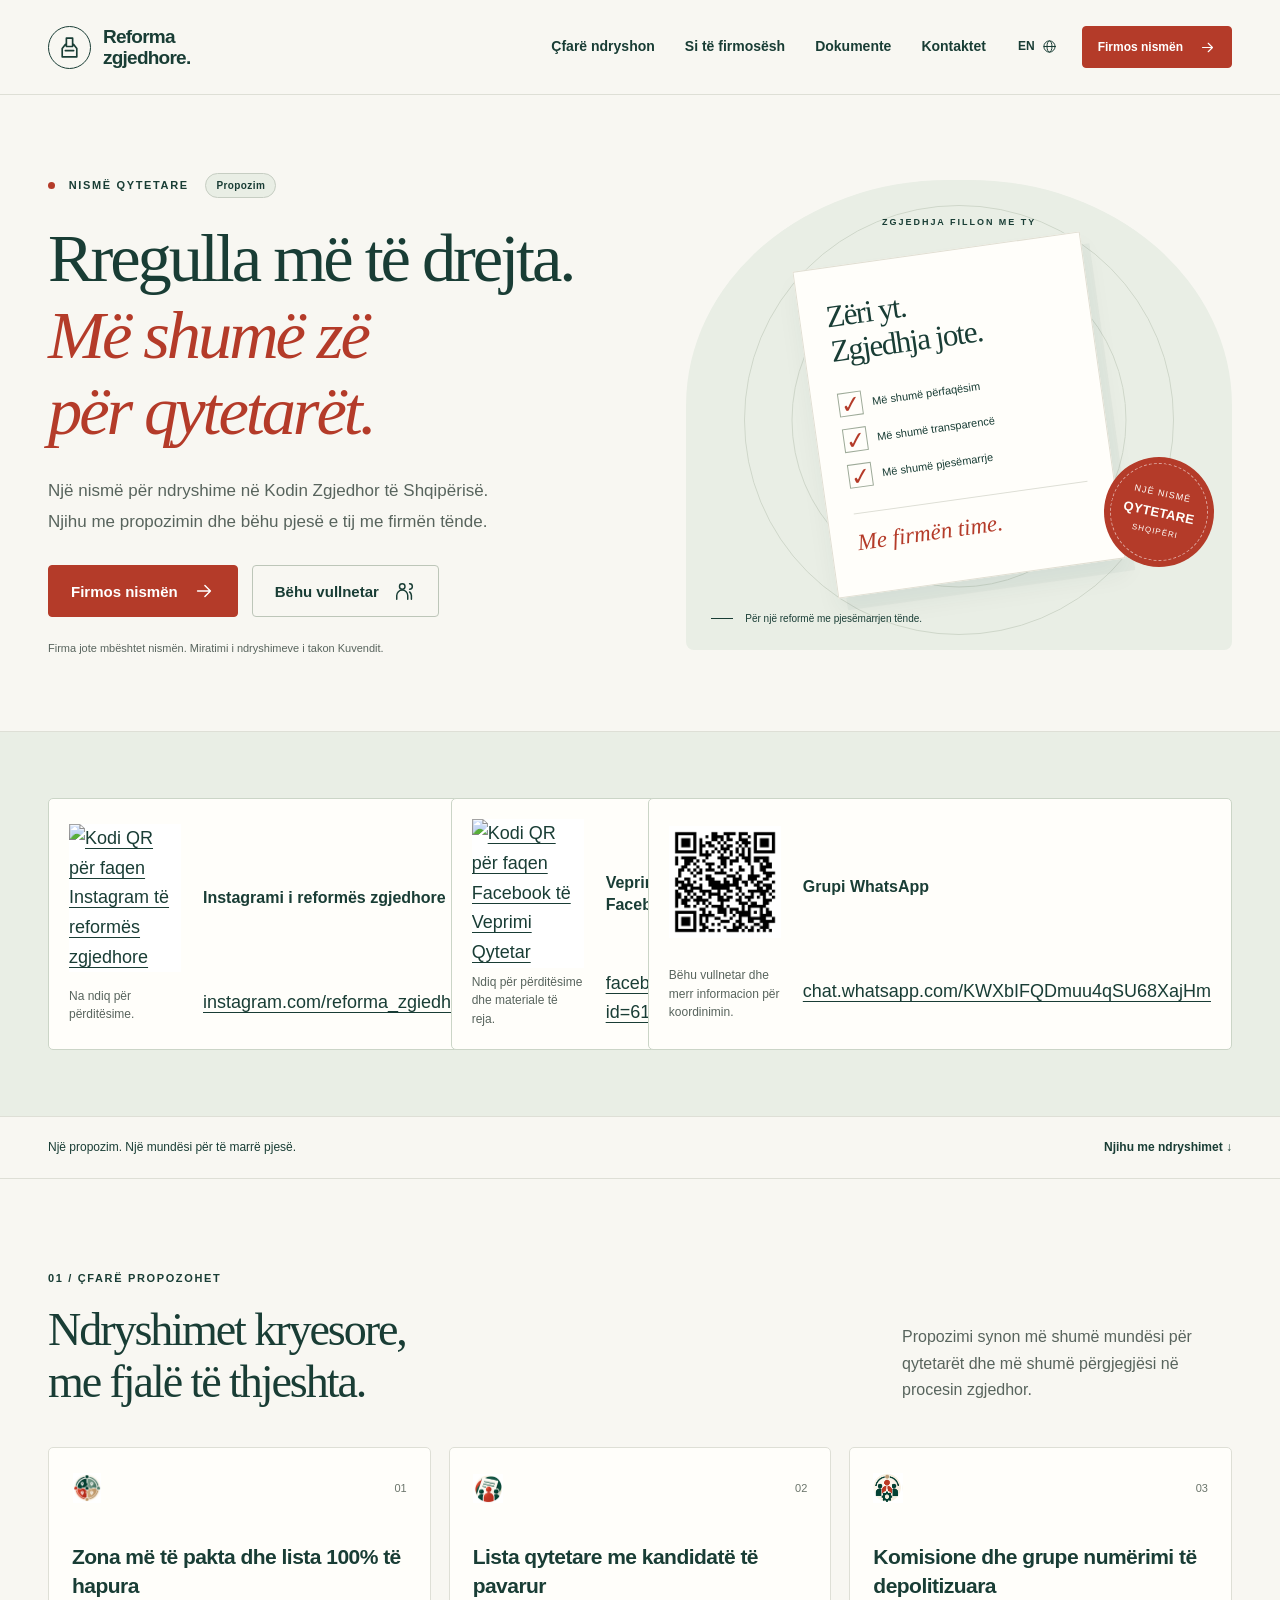
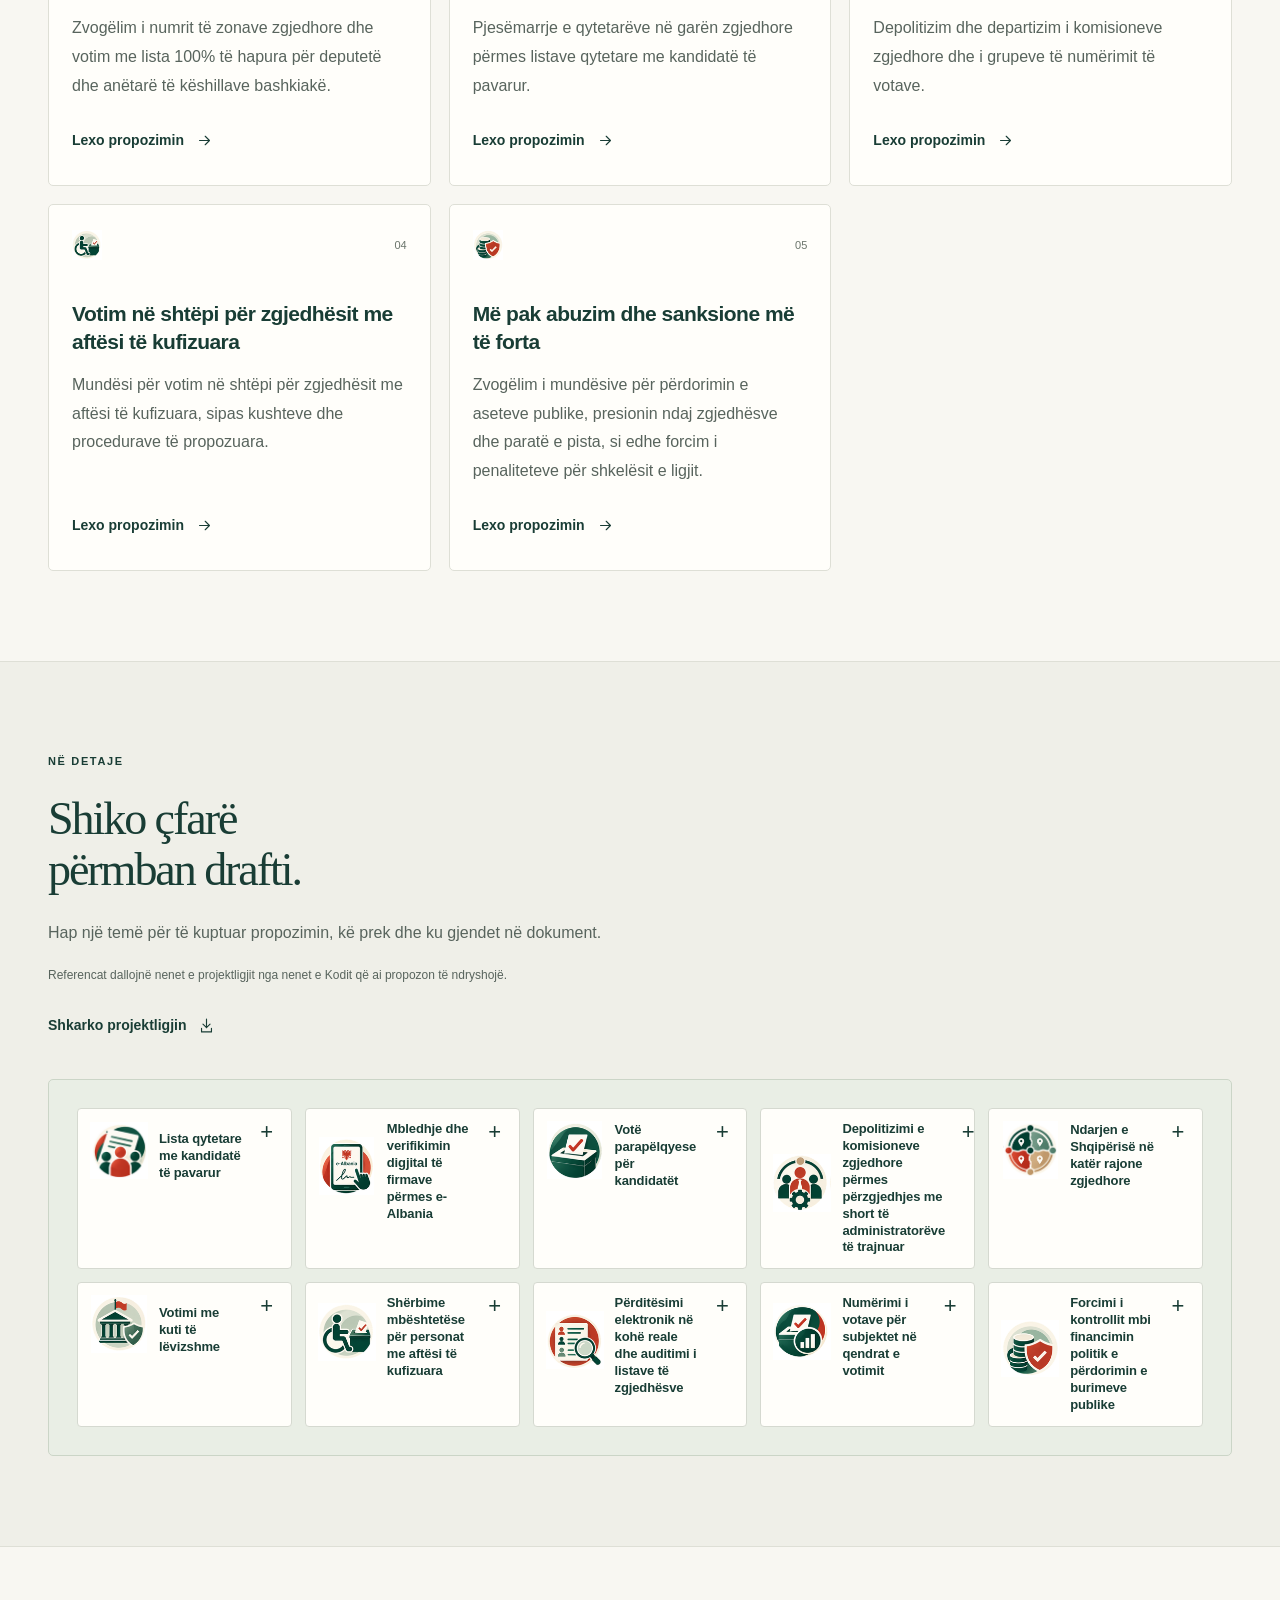
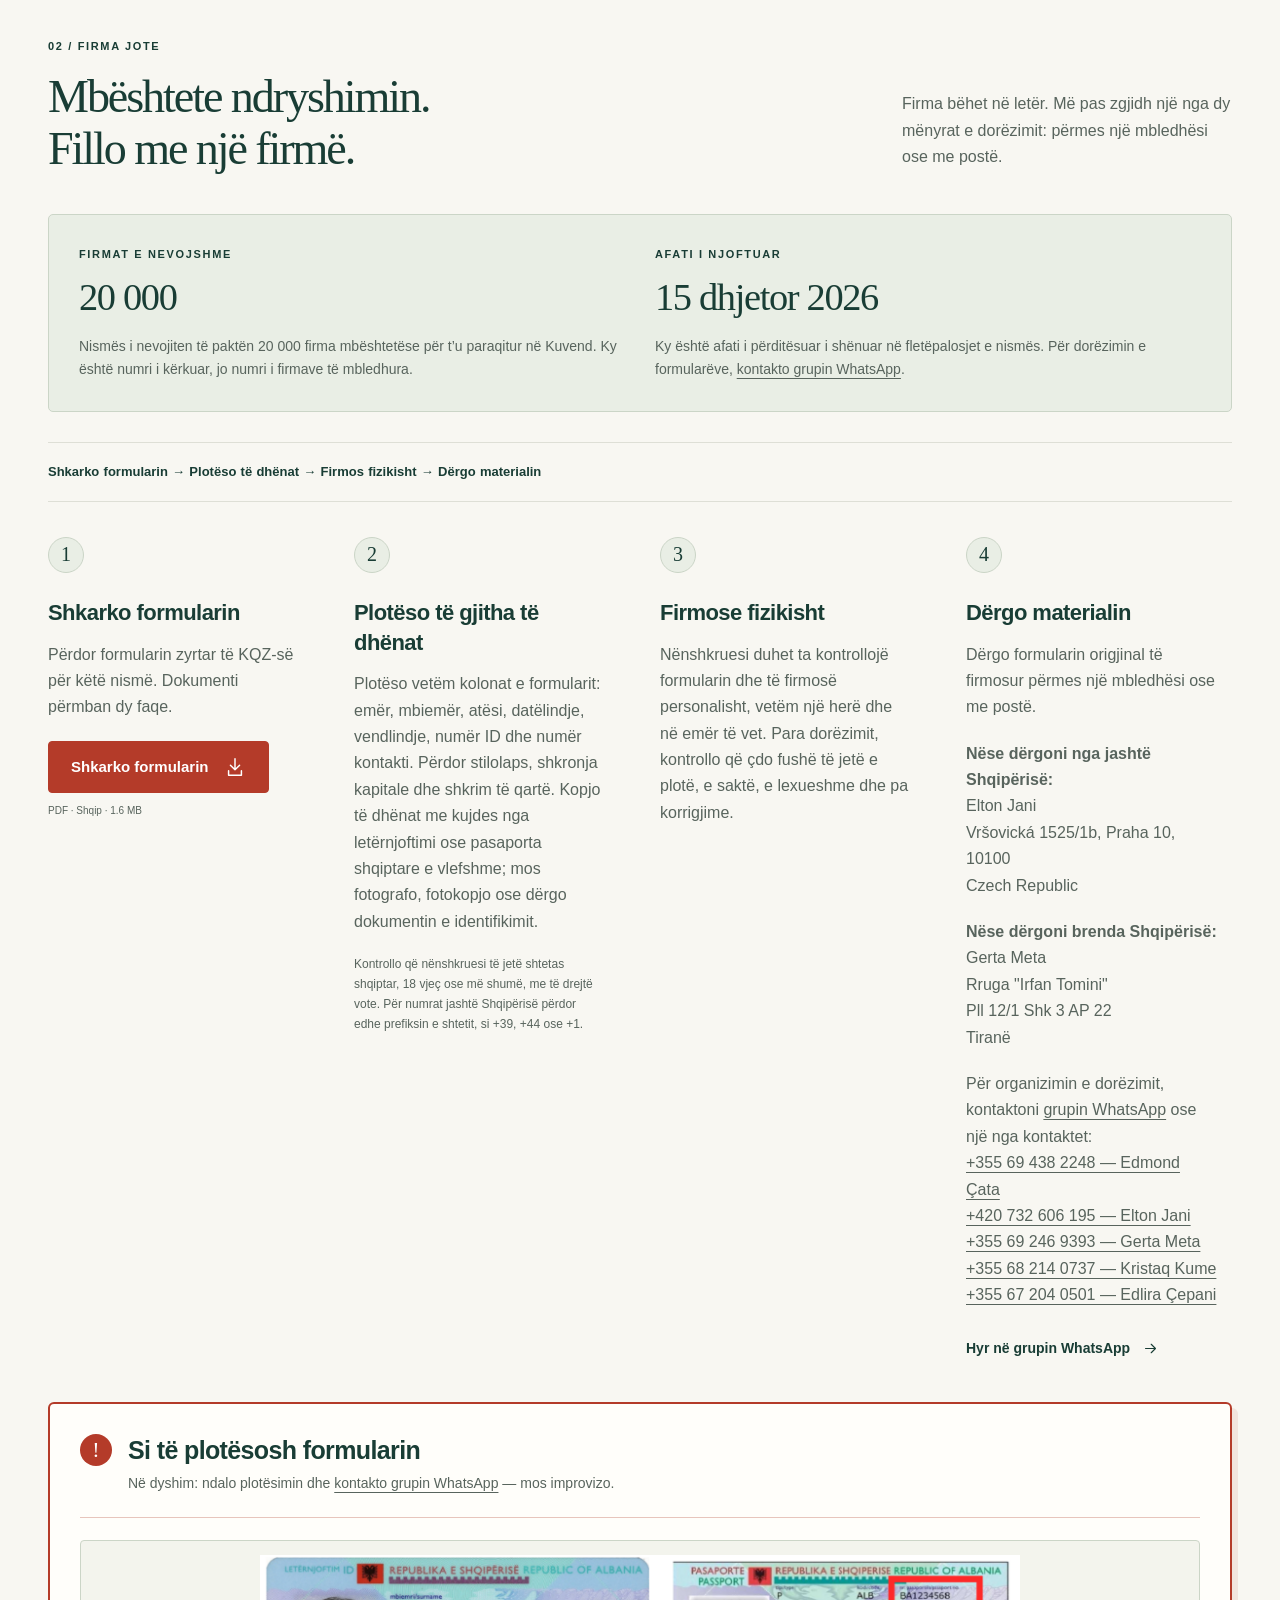
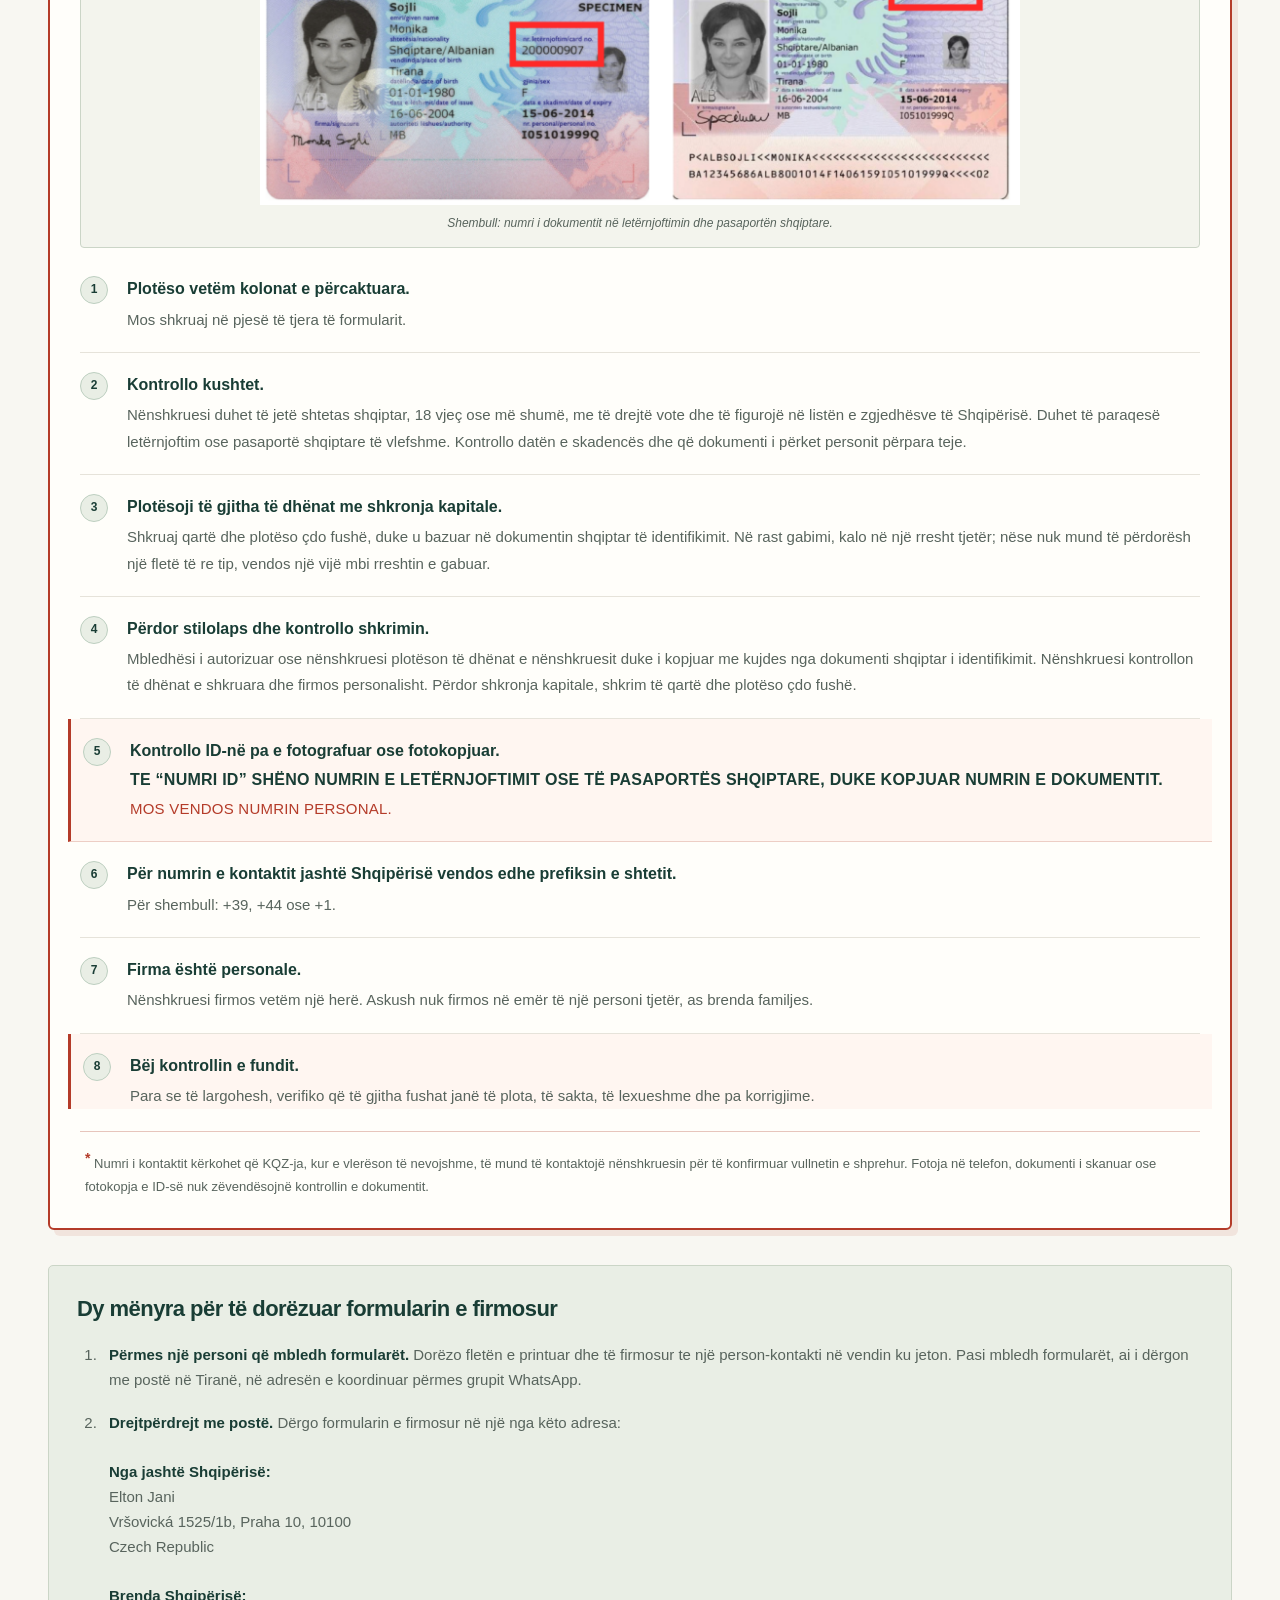
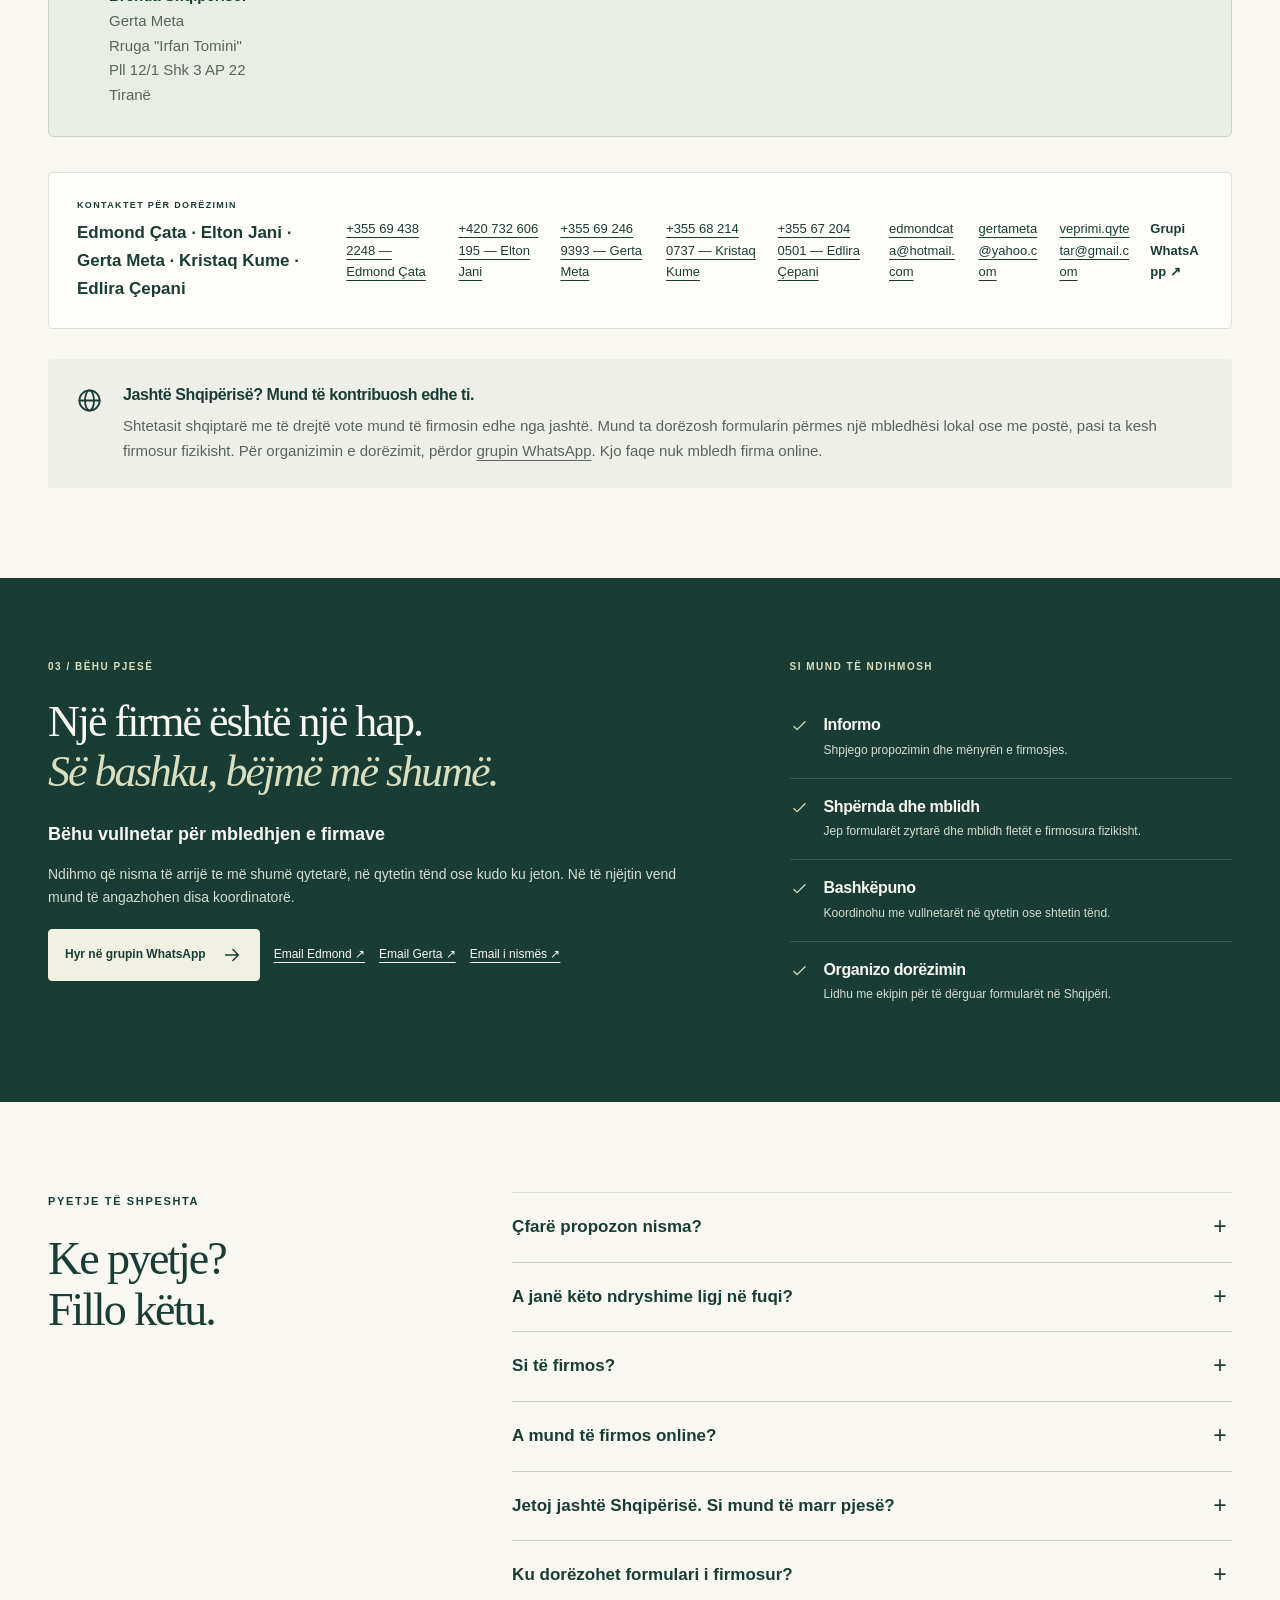
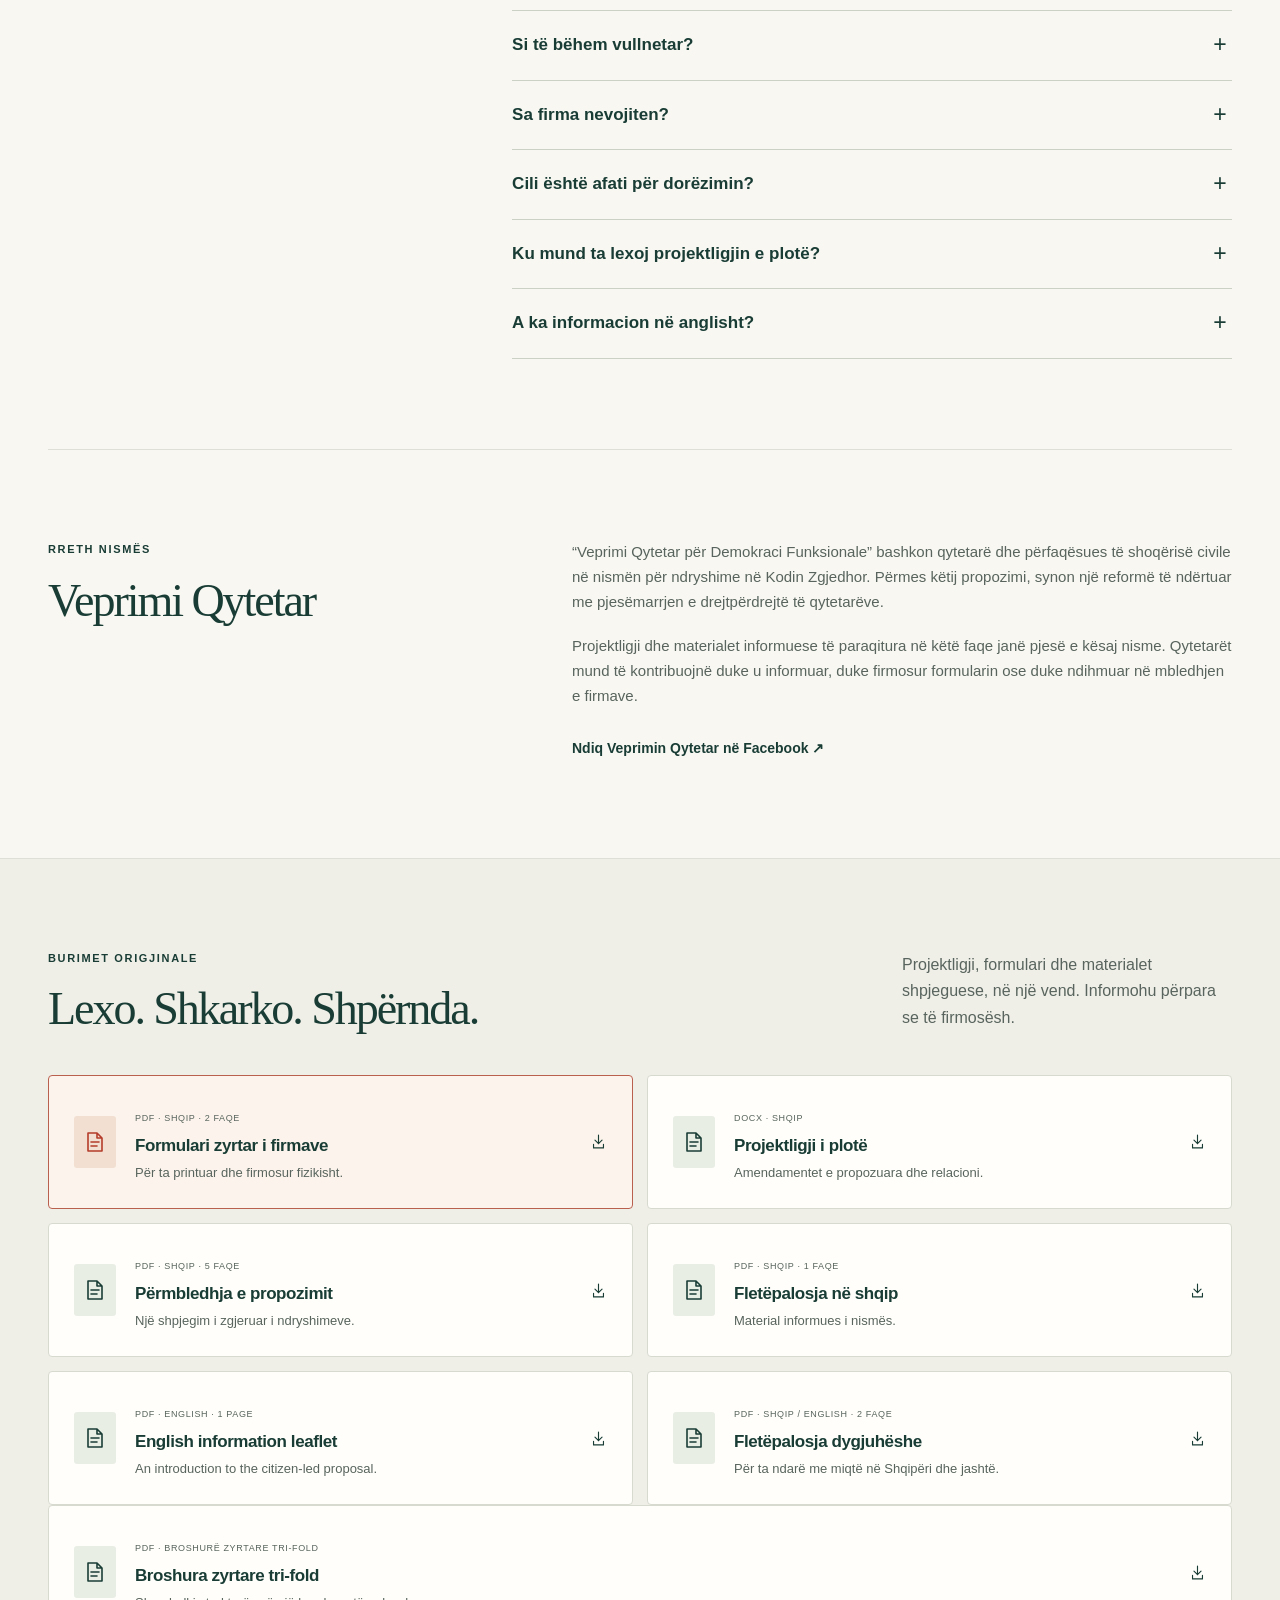
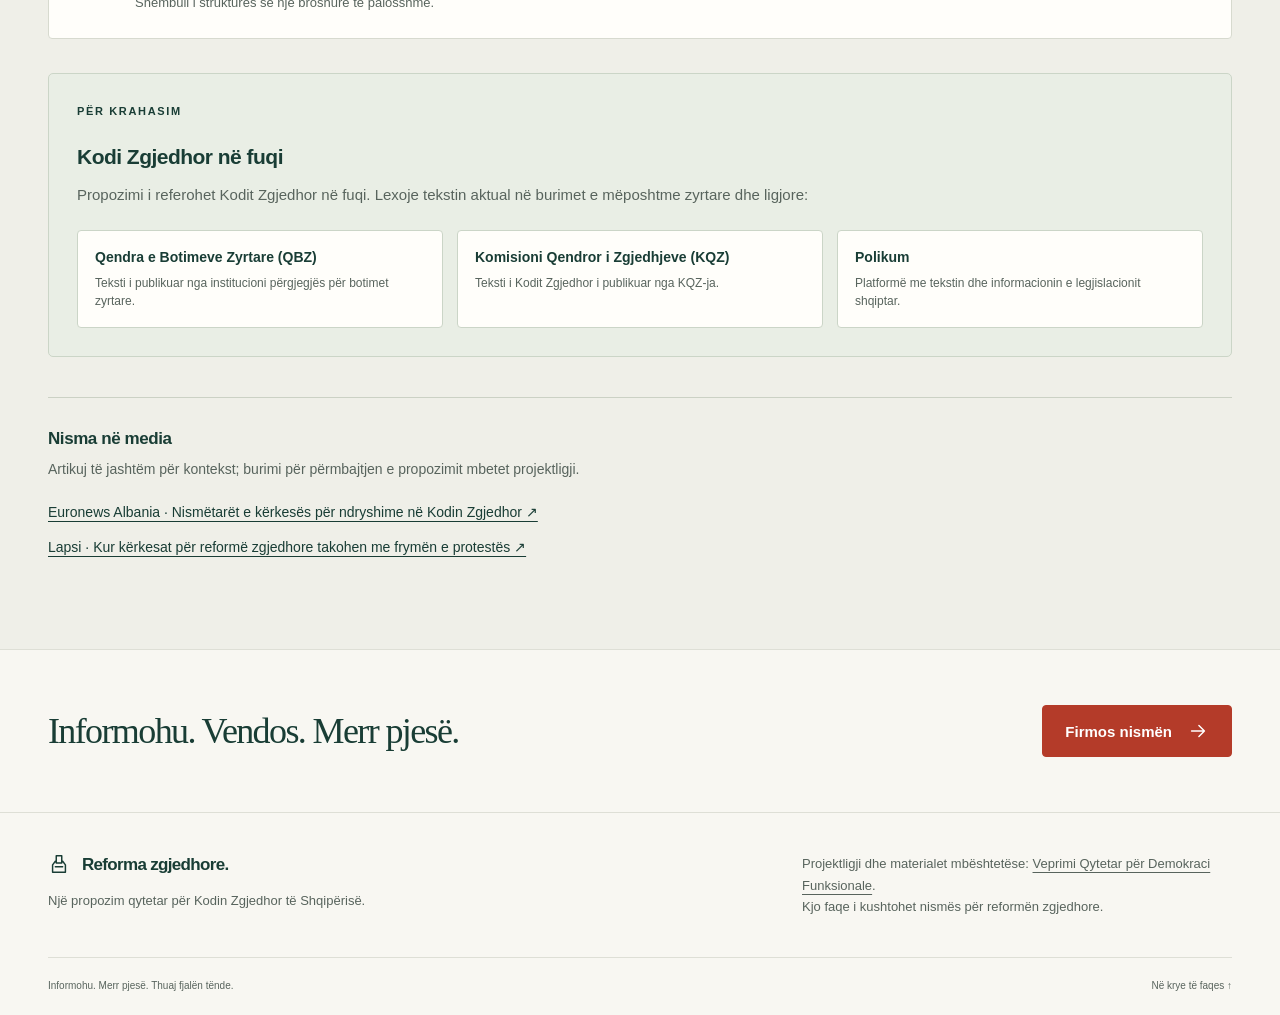
==== index.html @ a02cdaa6 "add: physical address email contacts" ====
<!doctype html>

<html lang="sq">
<head><meta charset="utf-8"><meta name="viewport" content="width=device-width, initial-scale=1"><title>Reforma zgjedhore — Informohu. Firmos. Merr pjesë.</title><meta name="description" content="Njihu me ndryshimet e propozuara në Kodin Zgjedhor të Shqipërisë. Shkarko formularin zyrtar, firmos fizikisht dhe ndihmo si vullnetar."><meta property="og:title" content="Reforma zgjedhore — Informohu. Firmos. Merr pjesë."><meta property="og:description" content="Njihu me ndryshimet e propozuara në Kodin Zgjedhor të Shqipërisë. Shkarko formularin zyrtar, firmos fizikisht dhe ndihmo si vullnetar."><meta property="og:type" content="website"><meta property="og:locale" content="sq_AL"><meta name="theme-color" content="#163c34"><link rel="icon" href="assets/favicon.svg" type="image/svg+xml"><link rel="stylesheet" href="assets/style.css"><link rel="alternate" hreflang="sq" href="index.html"><link rel="alternate" hreflang="en" href="en.html"><script src="assets/main.js" defer></script><script data-goatcounter="https://reformazgjedhore.goatcounter.com/count" async src="https://gc.zgo.at/count.js"></script>
</head>
<body><a class="skip-link" href="#main">Kalo te përmbajtja</a>
<header class="site-header">
<div class="container header-inner"><a class="brand" href="#krye" aria-label="Reforma zgjedhore — kryefaqja"><span class="brand-mark"><svg class="icon" viewBox="0 0 24 24" fill="none" stroke="currentColor" stroke-width="1.6" stroke-linecap="round" stroke-linejoin="round" aria-hidden="true"><path d="m8 9-3 4v8h14v-8l-3-4M8 15h8M9 3h6v8H9z"/></svg></span><span>Reforma<span class="brand-second">zgjedhore.</span></span></a><button class="menu-toggle" aria-expanded="false" aria-controls="navigation" hidden>Menuja <span aria-hidden="true">☰</span></button>
<nav id="navigation" aria-label="Navigimi kryesor"><a href="#ndryshimet">Çfarë ndryshon</a><a href="#firmos">Si të firmosësh</a><a href="#dokumente">Dokumente</a><a href="#kontaktet">Kontaktet</a>
</nav>
<div class="header-actions"><a class="language" href="en.html" lang="en" hreflang="en" aria-label="Read the English overview">EN <svg class="icon" viewBox="0 0 24 24" fill="none" stroke="currentColor" stroke-width="1.6" stroke-linecap="round" stroke-linejoin="round" aria-hidden="true"><circle cx="12" cy="12" r="9"/><ellipse cx="12" cy="12" rx="4" ry="9"/><path d="M3 12h18"/></svg></a><a class="button small" href="#firmos">Firmos nismën <svg class="icon" viewBox="0 0 24 24" fill="none" stroke="currentColor" stroke-width="1.6" stroke-linecap="round" stroke-linejoin="round" aria-hidden="true"><path d="M5 12h14m-6-6 6 6-6 6"/></svg></a>
</div>
</div>
</header>
<main id="main">
<section class="hero container" id="krye">
<div class="hero-copy">
<p class="eyebrow"><span class="status-dot"></span> NISMË QYTETARE <span class="pill">Propozim</span>
</p>
<h1>Rregulla më të drejta.<br><em>Më shumë zë<br>për qytetarët.</em>
</h1>
<p class="hero-description">Një nismë për ndryshime në Kodin Zgjedhor të Shqipërisë. Njihu me propozimin dhe bëhu pjesë e tij me firmën tënde.
</p>
<div class="actions"><a class="button" href="#firmos">Firmos nismën <svg class="icon" viewBox="0 0 24 24" fill="none" stroke="currentColor" stroke-width="1.6" stroke-linecap="round" stroke-linejoin="round" aria-hidden="true"><path d="M5 12h14m-6-6 6 6-6 6"/></svg></a><a class="button secondary" href="#vullnetar">Bëhu vullnetar <svg class="icon" viewBox="0 0 24 24" fill="none" stroke="currentColor" stroke-width="1.6" stroke-linecap="round" stroke-linejoin="round" aria-hidden="true"><circle cx="9" cy="7" r="3"/><path d="M3 21v-4a6 6 0 0 1 12 0v4M17 4a3 3 0 0 1 0 6m2 11v-4a6 6 0 0 0-2-4"/></svg></a>
</div>
<p class="hero-note">Firma jote mbështet nismën. Miratimi i ndryshimeve i takon Kuvendit.
</p>
</div>
<div class="hero-art" aria-hidden="true">
<div class="orbit orbit-one">
</div>
<div class="orbit orbit-two">
</div><span class="art-label">ZGJEDHJA FILLON ME TY</span>
<div class="paper">
<div class="paper-heading">Zëri yt.<br>Zgjedhja jote.
</div>
<div class="paper-row"><span class="checkbox checked">✓</span><span>Më shumë përfaqësim</span>
</div>
<div class="paper-row"><span class="checkbox checked">✓</span><span>Më shumë transparencë</span>
</div>
<div class="paper-row"><span class="checkbox checked">✓</span><span>Më shumë pjesëmarrje</span>
</div>
<div class="paper-rule">
</div><span class="paper-signature">Me firmën time.</span>
</div>
<div class="art-stamp">NJË NISMË<br><strong>QYTETARE</strong><span>SHQIPËRI</span>
</div>
<div class="art-caption"><span class="caption-line"></span> Për një reformë me pjesëmarrjen tënde.
</div>
</div>
</section><section class="qr-section" aria-label="Na ndiq dhe shpërnda">
<div class="container"><div class="qr-grid">
<div class="qr-card"><a class="qr-image-link" href="https://www.instagram.com/reforma_zgiedhore" target="_blank" rel="noopener"><img src="instagram-qr.svg" alt="Kodi QR për faqen Instagram të reformës zgjedhore"></a><strong>Instagrami i reformës zgjedhore</strong><span>Na ndiq për përditësime.</span><a class="qr-url" href="https://www.instagram.com/reforma_zgiedhore" target="_blank" rel="noopener">instagram.com/reforma_zgiedhore</a></div>
<div class="qr-card"><a class="qr-image-link" href="https://www.facebook.com/profile.php?id=61595209496378" target="_blank" rel="noopener"><img src="facebook-qr.svg" alt="Kodi QR për faqen Facebook të Veprimi Qytetar"></a><strong>Veprimi Qytetar në Facebook</strong><span>Ndiq për përditësime dhe materiale të reja.</span><a class="qr-url" href="https://www.facebook.com/profile.php?id=61595209496378" target="_blank" rel="noopener">facebook.com/profile.php?id=61595209496378</a></div>
<div class="qr-card"><a class="qr-image-link" href="https://chat.whatsapp.com/KWXbIFQDmuu4qSU68XajHm" target="_blank" rel="noopener"><img src="whatsapp-qr.png" alt="Kodi QR për grupin WhatsApp të vullnetarëve"></a><strong>Grupi WhatsApp</strong><span>Bëhu vullnetar dhe merr informacion për koordinimin.</span><a class="qr-url" href="https://chat.whatsapp.com/KWXbIFQDmuu4qSU68XajHm" target="_blank" rel="noopener">chat.whatsapp.com/KWXbIFQDmuu4qSU68XajHm</a></div>
</div></div>
</section>
<div class="principles">
<div class="container"><span>Një propozim. Një mundësi për të marrë pjesë.</span><a href="#ndryshimet">Njihu me ndryshimet ↓</a>
</div>
</div>
<section class="section container" id="ndryshimet">
<div class="section-heading">
<div>
<p class="eyebrow">01 / ÇFARË PROPOZOHET
</p>
<h2>Ndryshimet kryesore,<br>me fjalë të thjeshta.
</h2>
</div>
<p>Propozimi synon më shumë mundësi për qytetarët dhe më shumë përgjegjësi në procesin zgjedhor.
</p>
</div>
<div class="feature-grid">
<article class="feature">
<div class="feature-top"><img src="Website/Logo/ndarje%20rajone.png" alt="Logo për zonat dhe rajonet zgjedhore"><span>01</span>
</div>
<h3>Zona më të pakta dhe lista 100% të hapura
</h3>
<p>Zvogëlim i numrit të zonave zgjedhore dhe votim me lista 100% të hapura për deputetë dhe anëtarë të këshillave bashkiakë.
</p><a class="text-link" href="#rajonet" data-open-topic>Lexo propozimin <svg class="icon" viewBox="0 0 24 24" fill="none" stroke="currentColor" stroke-width="1.6" stroke-linecap="round" stroke-linejoin="round" aria-hidden="true"><path d="M5 12h14m-6-6 6 6-6 6"/></svg></a>
</article>
<article class="feature">
<div class="feature-top"><img src="Website/Logo/lista%20qytetare.png" alt="Logo për listat qytetare"><span>02</span>
</div>
<h3>Lista qytetare me kandidatë të pavarur
</h3>
<p>Pjesëmarrje e qytetarëve në garën zgjedhore përmes listave qytetare me kandidatë të pavarur.
</p><a class="text-link" href="#listat" data-open-topic>Lexo propozimin <svg class="icon" viewBox="0 0 24 24" fill="none" stroke="currentColor" stroke-width="1.6" stroke-linecap="round" stroke-linejoin="round" aria-hidden="true"><path d="M5 12h14m-6-6 6 6-6 6"/></svg></a>
</article>
<article class="feature">
<div class="feature-top"><img src="Website/Logo/depolitizim.png" alt="Logo për depolitizimin e komisioneve zgjedhore"><span>03</span>
</div>
<h3>Komisione dhe grupe numërimi të depolitizuara
</h3>
<p>Depolitizim dhe departizim i komisioneve zgjedhore dhe i grupeve të numërimit të votave.
</p><a class="text-link" href="#administrata" data-open-topic>Lexo propozimin <svg class="icon" viewBox="0 0 24 24" fill="none" stroke="currentColor" stroke-width="1.6" stroke-linecap="round" stroke-linejoin="round" aria-hidden="true"><path d="M5 12h14m-6-6 6 6-6 6"/></svg></a>
</article>
<article class="feature">
<div class="feature-top"><img src="Website/Logo/aftesi%20te%20kufizuara.png" alt="Logo për votimin e aksesueshëm"><span>04</span>
</div>
<h3>Votim në shtëpi për zgjedhësit me aftësi të kufizuara
</h3>
<p>Mundësi për votim në shtëpi për zgjedhësit me aftësi të kufizuara, sipas kushteve dhe procedurave të propozuara.
</p><a class="text-link" href="#akses" data-open-topic>Lexo propozimin <svg class="icon" viewBox="0 0 24 24" fill="none" stroke="currentColor" stroke-width="1.6" stroke-linecap="round" stroke-linejoin="round" aria-hidden="true"><path d="M5 12h14m-6-6 6 6-6 6"/></svg></a>
</article>
<article class="feature">
<div class="feature-top"><img src="Website/Logo/forcimi%20i%20kontrollit.png" alt="Logo për forcimin e kontrollit"><span>05</span>
</div>
<h3>Më pak abuzim dhe sanksione më të forta
</h3>
<p>Zvogëlim i mundësive për përdorimin e aseteve publike, presionin ndaj zgjedhësve dhe paratë e pista, si edhe forcim i penaliteteve për shkelësit e ligjit.
</p><a class="text-link" href="#burimet" data-open-topic>Lexo propozimin <svg class="icon" viewBox="0 0 24 24" fill="none" stroke="currentColor" stroke-width="1.6" stroke-linecap="round" stroke-linejoin="round" aria-hidden="true"><path d="M5 12h14m-6-6 6 6-6 6"/></svg></a>
</article>
</div>
</section>
<section class="section details-section" id="propozimi">
<div class="container detail-layout">
<div class="detail-intro">
<p class="eyebrow">NË DETAJE
</p>
<h2>Shiko çfarë<br>përmban drafti.
</h2>
<p>Hap një temë për të kuptuar propozimin, kë prek dhe ku gjendet në dokument.
</p>
<p class="source-note">Referencat dallojnë nenet e projektligjit nga nenet e Kodit që ai propozon të ndryshojë.
</p><a class="text-link" href="Amendime%20Kodi%20zgjedhor-Veprimi%20Qytetar.docx" download>Shkarko projektligjin <svg class="icon" viewBox="0 0 24 24" fill="none" stroke="currentColor" stroke-width="1.6" stroke-linecap="round" stroke-linejoin="round" aria-hidden="true"><path d="M12 3v12m-5-5 5 5 5-5M5 16v5h14v-5"/></svg></a>
</div>
<div class="detail-content-columns">
<div class="summary-ten" aria-labelledby="summary-ten-title">
<div class="summary-ten-grid">
<details class="summary-point">
<summary>
<img src="Website/Logo/lista%20qytetare.png" alt="Logo për listat qytetare">
<span class="summary-point-title">Lista qytetare me kandidatë të pavarur</span><span class="expand" aria-hidden="true">+</span>
</summary>
<div class="summary-point-detail"><p>Drafti njeh lista qytetare me një ose më shumë kandidatë për Kuvendin dhe këshillat bashkiakë, për të zgjeruar mundësitë e përfaqësimit jashtë strukturave partiake.</p></div>
</details>
<details class="summary-point">
<summary>
<img src="Website/Logo/e-albania.png" alt="Logo për mbledhjen dhe verifikimin digjital të firmave përmes e-Albania">
<span class="summary-point-title">Mbledhje dhe verifikimin digjital të firmave përmes e-Albania</span><span class="expand" aria-hidden="true">+</span>
</summary>
<div class="summary-point-detail"><p>Propozohet një platformë digjitale për mbledhjen dhe verifikimin e firmave për kandidime qytetare, përmes identifikimit në e-Albania. Për këtë nismë, formulari i mbështetjes mbetet fizik.</p></div>
</details>
<details class="summary-point">
<summary>
<img src="Website/Logo/vote%20parapelqyese.png" alt="Logo për votën parapëlqyese">
<span class="summary-point-title">Votë parapëlqyese për kandidatët</span><span class="expand" aria-hidden="true">+</span>
</summary>
<div class="summary-point-detail"><p>Zgjedhësi mund të shprehë parapëlqimin për një kandidat dhe listat mund të rirenditen sipas votave të kandidatëve, sipas rregullave të draftit.</p></div>
</details>
<details class="summary-point">
<summary>
<img src="Website/Logo/depolitizim.png" alt="Logo për depolitizimin e komisioneve zgjedhore">
<span class="summary-point-title">Depolitizimi e komisioneve zgjedhore përmes përzgjedhjes me short të administratorëve të trajnuar</span><span class="expand" aria-hidden="true">+</span>
</summary>
<div class="summary-point-detail"><p>Komisionet dhe grupet e numërimit parashikohen të përzgjidhen me short, me trajnim, certifikim dhe kritere profesionale, për një administratë më pak të varur nga partitë.</p></div>
</details>
<details class="summary-point">
<summary>
<img src="Website/Logo/ndarje%20rajone.png" alt="Logo për katër rajonet zgjedhore">
<span class="summary-point-title">Ndarjen e Shqipërisë në katër rajone zgjedhore</span><span class="expand" aria-hidden="true">+</span>
</summary>
<div class="summary-point-detail"><p>Drafti propozon katër rajone zgjedhore dhe shpërndarje mandatesh në nivel rajonal, sipas metodës së përshkruar në projektligj.</p></div>
</details>
<details class="summary-point">
<summary>
<img src="Website/Logo/kontroll.png" alt="Logo për kontrollin e votimit me kuti të lëvizshme">
<span class="summary-point-title">Votimi me kuti të lëvizshme</span><span class="expand" aria-hidden="true">+</span>
</summary>
<div class="summary-point-detail"><p>Parashikohen procedura për votim me kuti të lëvizshme për zgjedhësit që plotësojnë kushtet dhe kërkojnë këtë shërbim.</p></div>
</details>
<details class="summary-point">
<summary>
<img src="Website/Logo/aftesi%20te%20kufizuara.png" alt="Logo për shërbimet mbështetëse për personat me aftësi të kufizuara">
<span class="summary-point-title">Shërbime mbështetëse për personat me aftësi të kufizuara</span><span class="expand" aria-hidden="true">+</span>
</summary>
<div class="summary-point-detail"><p>Propozohen mjete ndihmëse, informacion i përshtatur dhe asistencë, duke ruajtur fshehtësinë dhe integritetin e votës.</p></div>
</details>
<details class="summary-point">
<summary>
<img src="Website/Logo/perditesimi%20elektronik.png" alt="Logo për përditësimin elektronik dhe auditimin e listave të zgjedhësve">
<span class="summary-point-title">Përditësimi elektronik në kohë reale dhe auditimi i listave të zgjedhësve</span><span class="expand" aria-hidden="true">+</span>
</summary>
<div class="summary-point-detail"><p>Regjistri i zgjedhësve propozohet të përditësohet elektronikisht në kohë reale dhe të auditohet periodikisht nga një institucion i pavarur.</p></div>
</details>
<details class="summary-point">
<summary>
<img src="Website/Logo/numerimi%20i%20votave.png" alt="Logo për numërimin e votave në qendrat e votimit">
<span class="summary-point-title">Numërimi i votave për subjektet në qendrat e votimit</span><span class="expand" aria-hidden="true">+</span>
</summary>
<div class="summary-point-detail"><p>Votat për subjektet zgjedhore propozohet të numërohen në qendrën e votimit menjëherë pas mbylljes së votimit, me procedura kontrolli dhe publikimi.</p></div>
</details>
<details class="summary-point">
<summary>
<img src="Website/Logo/forcimi%20i%20kontrollit.png" alt="Logo për kontrollin e financimit politik dhe burimeve publike">
<span class="summary-point-title">Forcimi i kontrollit mbi financimin politik e përdorimin e burimeve publike</span><span class="expand" aria-hidden="true">+</span>
</summary>
<div class="summary-point-detail"><p>Propozohen kontroll më i fortë i financimit politik, kufizime për përdorimin e burimeve publike dhe masa kundër shkeljeve.</p></div>
</details>
</div>
</div>
</div>
</section>
<section class="section container" id="firmos">
<div class="section-heading">
<div>
<p class="eyebrow">02 / FIRMA JOTE
</p>
<h2>Mbështete ndryshimin.<br>Fillo me një firmë.
</h2>
</div>
<p>Firma bëhet në letër. Më pas zgjidh një nga dy mënyrat e dorëzimit: përmes një mbledhësi ose me postë.
</p>
</div>
<aside class="campaign-info" aria-label="Firmat e nevojshme dhe afati">
<div class="campaign-stat">
<p class="eyebrow">FIRMAT E NEVOJSHME</p>
<strong class="campaign-value">20 000</strong>
<p>Nismës i nevojiten të paktën 20 000 firma mbështetëse për t’u paraqitur në Kuvend. Ky është numri i kërkuar, jo numri i firmave të mbledhura.</p>
</div>
<div class="campaign-stat">
<p class="eyebrow">AFATI I NJOFTUAR</p>
<strong class="campaign-value"><time datetime="2026-12-15">15 dhjetor 2026</time></strong>
<p>Ky është afati i përditësuar i shënuar në fletëpalosjet e nismës. Për dorëzimin e formularëve, <a href="https://chat.whatsapp.com/KWXbIFQDmuu4qSU68XajHm" target="_blank" rel="noopener">kontakto grupin WhatsApp</a>.</p>
</div>
</aside>
<p class="sign-sequence">Shkarko formularin → Plotëso të dhënat → Firmos fizikisht → Dërgo materialin
</p>
<div class="steps four-steps">
<article class="step"><span class="step-number">1</span>
<h3>Shkarko formularin
</h3>
<p>Përdor formularin zyrtar të KQZ-së për këtë nismë. Dokumenti përmban dy faqe.
</p><a class="button" href="Formulari-20mije-Firmat.pdf" download>Shkarko formularin <svg class="icon" viewBox="0 0 24 24" fill="none" stroke="currentColor" stroke-width="1.6" stroke-linecap="round" stroke-linejoin="round" aria-hidden="true"><path d="M12 3v12m-5-5 5 5 5-5M5 16v5h14v-5"/></svg></a><span class="file-caption">PDF · Shqip · 1.6 MB</span>
</article>
<article class="step"><span class="step-number">2</span>
<h3>Plotëso të gjitha të dhënat
</h3>
<p>Plotëso vetëm kolonat e formularit: emër, mbiemër, atësi, datëlindje, vendlindje, numër ID dhe numër kontakti. Përdor stilolaps, shkronja kapitale dhe shkrim të qartë. Kopjo të dhënat me kujdes nga letërnjoftimi ose pasaporta shqiptare e vlefshme; mos fotografo, fotokopjo ose dërgo dokumentin e identifikimit.
</p>
<p class="small-note">Kontrollo që nënshkruesi të jetë shtetas shqiptar, 18 vjeç ose më shumë, me të drejtë vote. Për numrat jashtë Shqipërisë përdor edhe prefiksin e shtetit, si +39, +44 ose +1.
</p>
</article>
<article class="step"><span class="step-number">3</span>
<h3>Firmose fizikisht
</h3>
<p>Nënshkruesi duhet ta kontrollojë formularin dhe të firmosë personalisht, vetëm një herë dhe në emër të vet. Para dorëzimit, kontrollo që çdo fushë të jetë e plotë, e saktë, e lexueshme dhe pa korrigjime.
</p>
</article>
<article class="step"><span class="step-number">4</span>
<h3>Dërgo materialin
</h3>
<p>Dërgo formularin origjinal të firmosur përmes një mbledhësi ose me postë.</p>
<p><strong>Nëse dërgoni nga jashtë Shqipërisë:</strong><br>
Elton Jani<br>
Vršovická 1525/1b, Praha 10, 10100<br>
Czech Republic
</p>
<p><strong>Nëse dërgoni brenda Shqipërisë:</strong><br>
Gerta Meta<br>
Rruga "Irfan Tomini"<br>
Pll 12/1 Shk 3 AP 22<br>
Tiranë
</p>
<p>Për organizimin e dorëzimit, kontaktoni <a href="https://chat.whatsapp.com/KWXbIFQDmuu4qSU68XajHm" target="_blank" rel="noopener">grupin WhatsApp</a> ose një nga kontaktet:<br>
<a href="tel:+355694382248">+355 69 438 2248 — Edmond Çata</a><br>
<a href="tel:+420732606195">+420 732 606 195 — Elton Jani</a><br>
<a href="tel:+355692469393">+355 69 246 9393 — Gerta Meta</a><br>
<a href="tel:+355682140737">+355 68 214 0737 — Kristaq Kume</a><br>
<a href="tel:+355672040501">+355 67 204 0501 — Edlira Çepani</a>
</p>
<a class="text-link" href="https://chat.whatsapp.com/KWXbIFQDmuu4qSU68XajHm" target="_blank" rel="noopener">Hyr në grupin WhatsApp <svg class="icon" viewBox="0 0 24 24" fill="none" stroke="currentColor" stroke-width="1.6" stroke-linecap="round" stroke-linejoin="round" aria-hidden="true"><path d="M5 12h14m-6-6 6 6-6 6"/></svg></a>
</article>
</div>
<section class="form-guidance" aria-labelledby="form-guidance-title">
<div class="guidance-heading"><span class="guidance-alert">!</span><div><h3 id="form-guidance-title">Si të plotësosh formularin</h3><p>Në dyshim: ndalo plotësimin dhe <a href="https://chat.whatsapp.com/KWXbIFQDmuu4qSU68XajHm" target="_blank" rel="noopener">kontakto grupin WhatsApp</a> — mos improvizo.</p></div></div>
<figure class="id-illustration"><img src="fill-info.png" alt="Shembull i vendndodhjes së numrit të dokumentit në letërnjoftimin dhe pasaportën shqiptare"><figcaption>Shembull: numri i dokumentit në letërnjoftimin dhe pasaportën shqiptare.</figcaption></figure>
<ol class="form-guidance-list">
<li><span class="guidance-number">1</span><div><strong>Plotëso vetëm kolonat e përcaktuara.</strong><p>Mos shkruaj në pjesë të tjera të formularit.</p></div></li>
<li><span class="guidance-number">2</span><div><strong>Kontrollo kushtet.</strong><p>Nënshkruesi duhet të jetë shtetas shqiptar, 18 vjeç ose më shumë, me të drejtë vote dhe të figurojë në listën e zgjedhësve të Shqipërisë. Duhet të paraqesë letërnjoftim ose pasaportë shqiptare të vlefshme. Kontrollo datën e skadencës dhe që dokumenti i përket personit përpara teje.</p></div></li>
<li><span class="guidance-number">3</span><div><strong>Plotësoji të gjitha të dhënat me shkronja kapitale.</strong><p>Shkruaj qartë dhe plotëso çdo fushë, duke u bazuar në dokumentin shqiptar të identifikimit. Në rast gabimi, kalo në një rresht tjetër; nëse nuk mund të përdorësh një fletë të re tip, vendos një vijë mbi rreshtin e gabuar.</p></div></li>
<li><span class="guidance-number">4</span><div><strong>Përdor stilolaps dhe kontrollo shkrimin.</strong><p>Mbledhësi i autorizuar ose nënshkruesi plotëson të dhënat e nënshkruesit duke i kopjuar me kujdes nga dokumenti shqiptar i identifikimit. Nënshkruesi kontrollon të dhënat e shkruara dhe firmos personalisht. Përdor shkronja kapitale, shkrim të qartë dhe plotëso çdo fushë.</p></div></li>
<li class="guidance-important"><span class="guidance-number">5</span><div><strong>Kontrollo ID-në pa e fotografuar ose fotokopjuar.</strong><p><strong class="id-warning">TE “NUMRI ID” SHËNO NUMRIN E LETËRNJOFTIMIT OSE TË PASAPORTËS SHQIPTARE, DUKE KOPJUAR NUMRIN E DOKUMENTIT.</strong></p><p class="id-warning">MOS VENDOS NUMRIN PERSONAL.</p></div></li>
<li><span class="guidance-number">6</span><div><strong>Për numrin e kontaktit jashtë Shqipërisë vendos edhe prefiksin e shtetit.</strong><p>Për shembull: +39, +44 ose +1.</p></div></li>
<li><span class="guidance-number">7</span><div><strong>Firma është personale.</strong><p>Nënshkruesi firmos vetëm një herë. Askush nuk firmos në emër të një personi tjetër, as brenda familjes.</p></div></li>
<li class="guidance-important"><span class="guidance-number">8</span><div><strong>Bëj kontrollin e fundit.</strong><p>Para se të largohesh, verifiko që të gjitha fushat janë të plota, të sakta, të lexueshme dhe pa korrigjime.</p></div></li>
</ol>
<p class="form-footnote" id="form-footnote"><sup>*</sup> Numri i kontaktit kërkohet që KQZ-ja, kur e vlerëson të nevojshme, të mund të kontaktojë nënshkruesin për të konfirmuar vullnetin e shprehur. Fotoja në telefon, dokumenti i skanuar ose fotokopja e ID-së nuk zëvendësojnë kontrollin e dokumentit.</p>
</section>
<section class="delivery-options" aria-labelledby="menyrat-titulli">
<h3 id="menyrat-titulli">Dy mënyra për të dorëzuar formularin e firmosur</h3>
<ol>
<li><strong>Përmes një personi që mbledh formularët.</strong> Dorëzo fletën e printuar dhe të firmosur te një person-kontakti në vendin ku jeton. Pasi mbledh formularët, ai i dërgon me postë në Tiranë, në adresën e koordinuar përmes grupit WhatsApp.</li>
<li><strong>Drejtpërdrejt me postë.</strong> Dërgo formularin e firmosur në një nga këto adresa:<br><br>
<strong>Nga jashtë Shqipërisë:</strong><br>
Elton Jani<br>
Vršovická 1525/1b, Praha 10, 10100<br>
Czech Republic<br><br>
<strong>Brenda Shqipërisë:</strong><br>
Gerta Meta<br>
Rruga "Irfan Tomini"<br>
Pll 12/1 Shk 3 AP 22<br>
Tiranë</li>
</ol>
</section>
<div class="contact-strip" id="kontaktet">
<div><span class="eyebrow">KONTAKTET PËR DORËZIMIN</span><strong>Edmond Çata · Elton Jani · Gerta Meta · Kristaq Kume · Edlira Çepani</strong>
</div><a href="tel:+355694382248">+355 69 438 2248 — Edmond Çata</a><a href="tel:+420732606195">+420 732 606 195 — Elton Jani</a><a href="tel:+355692469393">+355 69 246 9393 — Gerta Meta</a><a href="tel:+355682140737">+355 68 214 0737 — Kristaq Kume</a><a href="tel:+355672040501">+355 67 204 0501 — Edlira Çepani</a><a href="mailto:edmondcata@hotmail.com">edmondcata@hotmail.com</a><a href="mailto:gertameta@yahoo.com">gertameta@yahoo.com</a><a href="mailto:veprimi.qytetar@gmail.com">veprimi.qytetar@gmail.com</a><a class="contact-whatsapp" href="https://chat.whatsapp.com/KWXbIFQDmuu4qSU68XajHm" target="_blank" rel="noopener">Grupi WhatsApp ↗</a>
</div>
<aside class="diaspora-note"><svg class="icon" viewBox="0 0 24 24" fill="none" stroke="currentColor" stroke-width="1.6" stroke-linecap="round" stroke-linejoin="round" aria-hidden="true"><circle cx="12" cy="12" r="9"/><ellipse cx="12" cy="12" rx="4" ry="9"/><path d="M3 12h18"/></svg>
<div>
<h3>Jashtë Shqipërisë? Mund të kontribuosh edhe ti.
</h3>
<p>Shtetasit shqiptarë me të drejtë vote mund të firmosin edhe nga jashtë. Mund ta dorëzosh formularin përmes një mbledhësi lokal ose me postë, pasi ta kesh firmosur fizikisht. Për organizimin e dorëzimit, përdor <a href="https://chat.whatsapp.com/KWXbIFQDmuu4qSU68XajHm" target="_blank" rel="noopener">grupin WhatsApp</a>. Kjo faqe nuk mbledh firma online.
</p>
</div>
</aside>
</section>
<section class="volunteer-section" id="vullnetar">
<div class="container volunteer-layout">
<div>
<p class="eyebrow">03 / BËHU PJESË
</p>
<h2>Një firmë është një hap.<br><em>Së bashku, bëjmë më shumë.</em>
</h2>
<p class="volunteer-lead">Bëhu vullnetar për mbledhjen e firmave
</p>
<p>Ndihmo që nisma të arrijë te më shumë qytetarë, në qytetin tënd ose kudo ku jeton. Në të njëjtin vend mund të angazhohen disa koordinatorë.
</p>
<div class="actions"><a class="button light" href="https://chat.whatsapp.com/KWXbIFQDmuu4qSU68XajHm" target="_blank" rel="noopener">Hyr në grupin WhatsApp <svg class="icon" viewBox="0 0 24 24" fill="none" stroke="currentColor" stroke-width="1.6" stroke-linecap="round" stroke-linejoin="round" aria-hidden="true"><path d="M5 12h14m-6-6 6 6-6 6"/></svg></a><a class="email-light" href="mailto:edmondcata@hotmail.com?subject=Vullnetar%20p%C3%ABr%20mbledhjen%20e%20firmave">Email Edmond ↗</a><a class="email-light" href="mailto:gertameta@yahoo.com?subject=Vullnetar%20p%C3%ABr%20mbledhjen%20e%20firmave">Email Gerta ↗</a><a class="email-light" href="mailto:veprimi.qytetar@gmail.com?subject=Vullnetar%20p%C3%ABr%20mbledhjen%20e%20firmave">Email i nismës ↗</a>
</div>
</div>
<div class="volunteer-tasks">
<p class="eyebrow">SI MUND TË NDIHMOSH
</p>
<div class="volunteer-task"><svg class="icon" viewBox="0 0 24 24" fill="none" stroke="currentColor" stroke-width="1.6" stroke-linecap="round" stroke-linejoin="round" aria-hidden="true"><path d="m5 12 4 4L19 6"/></svg>
<div>
<h3>Informo
</h3>
<p>Shpjego propozimin dhe mënyrën e firmosjes.
</p>
</div>
</div>
<div class="volunteer-task"><svg class="icon" viewBox="0 0 24 24" fill="none" stroke="currentColor" stroke-width="1.6" stroke-linecap="round" stroke-linejoin="round" aria-hidden="true"><path d="m5 12 4 4L19 6"/></svg>
<div>
<h3>Shpërnda dhe mblidh
</h3>
<p>Jep formularët zyrtarë dhe mblidh fletët e firmosura fizikisht.
</p>
</div>
</div>
<div class="volunteer-task"><svg class="icon" viewBox="0 0 24 24" fill="none" stroke="currentColor" stroke-width="1.6" stroke-linecap="round" stroke-linejoin="round" aria-hidden="true"><path d="m5 12 4 4L19 6"/></svg>
<div>
<h3>Bashkëpuno
</h3>
<p>Koordinohu me vullnetarët në qytetin ose shtetin tënd.
</p>
</div>
</div>
<div class="volunteer-task"><svg class="icon" viewBox="0 0 24 24" fill="none" stroke="currentColor" stroke-width="1.6" stroke-linecap="round" stroke-linejoin="round" aria-hidden="true"><path d="m5 12 4 4L19 6"/></svg>
<div>
<h3>Organizo dorëzimin
</h3>
<p>Lidhu me ekipin për të dërguar formularët në Shqipëri.
</p>
</div>
</div>
</div>
</div>
</section>
<section class="section container faq-layout" id="pyetje">
<div>
<p class="eyebrow">PYETJE TË SHPESHTA
</p>
<h2>Ke pyetje?<br>Fillo këtu.
</h2>
</div>
<div class="faq-list">
<details>
<summary>Çfarë propozon nisma?<span class="expand" aria-hidden="true">+</span>
</summary>
<div class="detail-content">
<p>Një paketë ndryshimesh në Kodin Zgjedhor për përfaqësimin qytetar, administrimin e zgjedhjeve, transparencën dhe aksesin në votim. Lexo katër temat kryesore ose hap shpjegimet e plota sipas temës.
</p>
</div>
</details>
<details>
<summary>A janë këto ndryshime ligj në fuqi?<span class="expand" aria-hidden="true">+</span>
</summary>
<div class="detail-content">
<p>Dokumenti që prezantohet këtu është projektligj. Firma mbështet nismën; nuk e miraton automatikisht ligjin. Miratimi i ndryshimeve i takon Kuvendit.
</p>
</div>
</details>
<details>
<summary>Si të firmos?<span class="expand" aria-hidden="true">+</span>
</summary>
<div class="detail-content">
<p>Shkarko formularin zyrtar, printoje, plotëso fushat e kërkuara dhe firmose me dorë. Pastaj dorëzoje përmes një mbledhësi ose me postë. Nëse dërgon nga jashtë Shqipërisë, përdor këtë adresë:<br><br>
Elton Jani<br>
Vršovická 1525/1b, Praha 10, 10100<br>
Czech Republic.
</p>
</div>
</details>
<details>
<summary>A mund të firmos online?<span class="expand" aria-hidden="true">+</span>
</summary>
<div class="detail-content">
<p>Jo përmes kësaj faqeje. Sipas udhëzimeve të nismës, mbështetja jepet me firmë fizike në formularin e printuar. Pas firmosjes në letër, formulari dorëzohet përmes një mbledhësi ose me postë. Propozimi për një platformë digjitale lidhet me rregullat e ardhshme të kandidimit.
</p>
</div>
</details>
<details>
<summary>Jetoj jashtë Shqipërisë. Si mund të marr pjesë?<span class="expand" aria-hidden="true">+</span>
</summary>
<div class="detail-content">
<p>Sipas udhëzimeve të nismës, shtetasit shqiptarë me të drejtë vote mund të kontribuojnë edhe nga jashtë. Printo dhe firmos formularin. Mund ta dorëzosh përmes një personi që mbledh formularët në vendin ku jeton ose ta dërgosh vetë me postë në këtë adresë:<br><br>
Elton Jani<br>
Vršovická 1525/1b, Praha 10, 10100<br>
Czech Republic.
</p>
</div>
</details>
<details>
<summary>Ku dorëzohet formulari i firmosur?<span class="expand" aria-hidden="true">+</span>
</summary>
<div class="detail-content">
<p>Ke dy mundësi: dorëzoje te një person që mbledh formularët ose dërgoje drejtpërdrejt me postë. Nga jashtë Shqipërisë, dërgoje në:<br><br>
Elton Jani<br>
Vršovická 1525/1b, Praha 10, 10100<br>
Czech Republic.<br><br>
Brenda Shqipërisë, dërgoje te:<br>
Gerta Meta<br>
Rruga "Irfan Tomini"<br>
Pll 12/1 Shk 3 AP 22<br>
Tiranë.<br><br>
Për koordinim, kontakto <a href="https://chat.whatsapp.com/KWXbIFQDmuu4qSU68XajHm" target="_blank" rel="noopener">grupin WhatsApp</a> ose një nga kontaktet:<br>
<a href="tel:+355694382248">+355 69 438 2248 — Edmond Çata</a><br>
<a href="tel:+420732606195">+420 732 606 195 — Elton Jani</a><br>
<a href="tel:+355692469393">+355 69 246 9393 — Gerta Meta</a><br>
<a href="tel:+355682140737">+355 68 214 0737 — Kristaq Kume</a><br>
<a href="tel:+355672040501">+355 67 204 0501 — Edlira Çepani</a>.
</p>
</div>
</details>
<details>
<summary>Si të bëhem vullnetar?<span class="expand" aria-hidden="true">+</span>
</summary>
<div class="detail-content">
<p>Shkruaji ekipit në <a href="https://chat.whatsapp.com/KWXbIFQDmuu4qSU68XajHm" target="_blank" rel="noopener">WhatsApp</a> ose telefono një nga kontaktet:<br>
<a href="tel:+355694382248">+355 69 438 2248 — Edmond Çata</a><br>
<a href="tel:+420732606195">+420 732 606 195 — Elton Jani</a><br>
<a href="tel:+355692469393">+355 69 246 9393 — Gerta Meta</a><br>
<a href="tel:+355682140737">+355 68 214 0737 — Kristaq Kume</a><br>
<a href="tel:+355672040501">+355 67 204 0501 — Edlira Çepani</a><br>
Email: <a href="mailto:edmondcata@hotmail.com">edmondcata@hotmail.com</a>, <a href="mailto:gertameta@yahoo.com">gertameta@yahoo.com</a>, <a href="mailto:veprimi.qytetar@gmail.com">veprimi.qytetar@gmail.com</a>.<br>
Trego qytetin dhe shtetin ku ndodhesh. Mund të ndihmosh me informimin, shpërndarjen, mbledhjen dhe dorëzimin e formularëve.
</p>
</div>
</details>
<details>
<summary>Sa firma nevojiten?<span class="expand" aria-hidden="true">+</span></summary>
<div class="detail-content">
<p>Nismës i nevojiten të paktën 20 000 firma mbështetëse për t’u paraqitur në Kuvend. Ky është numri i kërkuar për nismën; në këtë faqe nuk publikohet një numër i firmave të mbledhura. Firma mbështet propozimin, ndërsa miratimi i ndryshimeve i takon Kuvendit.</p>
</div>
</details>
<details>
<summary>Cili është afati për dorëzimin?<span class="expand" aria-hidden="true">+</span>
</summary>
<div class="detail-content">
<p>Afati i përditësuar i shënuar në fletëpalosjet e nismës është 15 dhjetor 2026.
</p>
</div>
</details>
<details>
<summary>Ku mund ta lexoj projektligjin e plotë?<span class="expand" aria-hidden="true">+</span>
</summary>
<div class="detail-content">
<p>Te seksioni “Dokumente” mund të shkarkosh projektligjin origjinal në format DOCX, përmbledhjen dhe fletëpalosjet.
</p>
</div>
</details>
<details>
<summary>A ka informacion në anglisht?<span class="expand" aria-hidden="true">+</span>
</summary>
<div class="detail-content">
<p>Po. Hap lidhjen “EN” në krye të faqes për një përmbledhje në anglisht. Te dokumentet gjenden fletëpalosja anglisht dhe versioni dygjuhësh.
</p>
</div>
</details>
</div>
</section>
<section class="section container about-initiative" id="rreth-nismes" aria-labelledby="rreth-titulli">
<div class="section-heading">
<div>
<p class="eyebrow">RRETH NISMËS</p>
<h2 id="rreth-titulli">Veprimi Qytetar</h2>
</div>
<div class="about-copy">
<p>“Veprimi Qytetar për Demokraci Funksionale” bashkon qytetarë dhe përfaqësues të shoqërisë civile në nismën për ndryshime në Kodin Zgjedhor. Përmes këtij propozimi, synon një reformë të ndërtuar me pjesëmarrjen e drejtpërdrejtë të qytetarëve.</p>
<p>Projektligji dhe materialet informuese të paraqitura në këtë faqe janë pjesë e kësaj nisme. Qytetarët mund të kontribuojnë duke u informuar, duke firmosur formularin ose duke ndihmuar në mbledhjen e firmave.</p>
<a class="text-link" href="https://www.facebook.com/profile.php?id=61587608996389">Ndiq Veprimin Qytetar në Facebook ↗</a>
</div>
</div>
</section>
<section class="section documents-section" id="dokumente">
<div class="container">
<div class="section-heading">
<div>
<p class="eyebrow">BURIMET ORIGJINALE
</p>
<h2>Lexo. Shkarko. Shpërnda.
</h2>
</div>
<p>Projektligji, formulari dhe materialet shpjeguese, në një vend. Informohu përpara se të firmosësh.
</p>
</div>
<div class="document-grid"><a class="document featured-document" href="Formulari-20mije-Firmat.pdf" download ><span class="document-icon"><svg class="icon" viewBox="0 0 24 24" fill="none" stroke="currentColor" stroke-width="1.6" stroke-linecap="round" stroke-linejoin="round" aria-hidden="true"><path d="M14 3H5v18h14V8zM14 3v5h5M8 12h8M8 16h6"/></svg></span><span><span class="document-meta">PDF · Shqip · 2 faqe</span>
<h3>Formulari zyrtar i firmave
</h3>
<p>Për ta printuar dhe firmosur fizikisht.
</p></span><svg class="icon" viewBox="0 0 24 24" fill="none" stroke="currentColor" stroke-width="1.6" stroke-linecap="round" stroke-linejoin="round" aria-hidden="true"><path d="M12 3v12m-5-5 5 5 5-5M5 16v5h14v-5"/></svg></a><a class="document " href="Amendime%20Kodi%20zgjedhor-Veprimi%20Qytetar.docx" download ><span class="document-icon"><svg class="icon" viewBox="0 0 24 24" fill="none" stroke="currentColor" stroke-width="1.6" stroke-linecap="round" stroke-linejoin="round" aria-hidden="true"><path d="M14 3H5v18h14V8zM14 3v5h5M8 12h8M8 16h6"/></svg></span><span><span class="document-meta">DOCX · Shqip</span>
<h3>Projektligji i plotë
</h3>
<p>Amendamentet e propozuara dhe relacioni.
</p></span><svg class="icon" viewBox="0 0 24 24" fill="none" stroke="currentColor" stroke-width="1.6" stroke-linecap="round" stroke-linejoin="round" aria-hidden="true"><path d="M12 3v12m-5-5 5 5 5-5M5 16v5h14v-5"/></svg></a><a class="document " href="Permbledhje%20e%20amendamentit%20te%20kodit%20zgjedhor.pdf" download ><span class="document-icon"><svg class="icon" viewBox="0 0 24 24" fill="none" stroke="currentColor" stroke-width="1.6" stroke-linecap="round" stroke-linejoin="round" aria-hidden="true"><path d="M14 3H5v18h14V8zM14 3v5h5M8 12h8M8 16h6"/></svg></span><span><span class="document-meta">PDF · Shqip · 5 faqe</span>
<h3>Përmbledhja e propozimit
</h3>
<p>Një shpjegim i zgjeruar i ndryshimeve.
</p></span><svg class="icon" viewBox="0 0 24 24" fill="none" stroke="currentColor" stroke-width="1.6" stroke-linecap="round" stroke-linejoin="round" aria-hidden="true"><path d="M12 3v12m-5-5 5 5 5-5M5 16v5h14v-5"/></svg></a><a class="document " href="Veprimi_Qytetar_Leaflet_AL.pdf" download ><span class="document-icon"><svg class="icon" viewBox="0 0 24 24" fill="none" stroke="currentColor" stroke-width="1.6" stroke-linecap="round" stroke-linejoin="round" aria-hidden="true"><path d="M14 3H5v18h14V8zM14 3v5h5M8 12h8M8 16h6"/></svg></span><span><span class="document-meta">PDF · Shqip · 1 faqe</span>
<h3>Fletëpalosja në shqip
</h3>
<p>Material informues i nismës.
</p></span><svg class="icon" viewBox="0 0 24 24" fill="none" stroke="currentColor" stroke-width="1.6" stroke-linecap="round" stroke-linejoin="round" aria-hidden="true"><path d="M12 3v12m-5-5 5 5 5-5M5 16v5h14v-5"/></svg></a><a class="document " href="Veprimi_Qytetar_Leaflet_EN.pdf" download lang=en><span class="document-icon"><svg class="icon" viewBox="0 0 24 24" fill="none" stroke="currentColor" stroke-width="1.6" stroke-linecap="round" stroke-linejoin="round" aria-hidden="true"><path d="M14 3H5v18h14V8zM14 3v5h5M8 12h8M8 16h6"/></svg></span><span><span class="document-meta">PDF · English · 1 page</span>
<h3>English information leaflet
</h3>
<p>An introduction to the citizen-led proposal.
</p></span><svg class="icon" viewBox="0 0 24 24" fill="none" stroke="currentColor" stroke-width="1.6" stroke-linecap="round" stroke-linejoin="round" aria-hidden="true"><path d="M12 3v12m-5-5 5 5 5-5M5 16v5h14v-5"/></svg></a><a class="document " href="Veprimi_Qytetar_Leaflets_AL_EN.pdf" download ><span class="document-icon"><svg class="icon" viewBox="0 0 24 24" fill="none" stroke="currentColor" stroke-width="1.6" stroke-linecap="round" stroke-linejoin="round" aria-hidden="true"><path d="M14 3H5v18h14V8zM14 3v5h5M8 12h8M8 16h6"/></svg></span><span><span class="document-meta">PDF · Shqip / English · 2 faqe</span>
<h3>Fletëpalosja dygjuhëshe
</h3>
<p>Për ta ndarë me miqtë në Shqipëri dhe jashtë.
</p></span><svg class="icon" viewBox="0 0 24 24" fill="none" stroke="currentColor" stroke-width="1.6" stroke-linecap="round" stroke-linejoin="round" aria-hidden="true"><path d="M12 3v12m-5-5 5 5 5-5M5 16v5h14v-5"/></svg></a>
</div>
<a class="document" href="Broshure-Tri-Fold.pdf" download><span class="document-icon"><svg class="icon" viewBox="0 0 24 24" fill="none" stroke="currentColor" stroke-width="1.6" stroke-linecap="round" stroke-linejoin="round" aria-hidden="true"><path d="M14 3H5v18h14V8zM14 3v5h5M8 12h8M8 16h6"/></svg></span><span><span class="document-meta">PDF · Broshurë zyrtare tri-fold</span>
<h3>Broshura zyrtare tri-fold</h3>
<p>Shembull i strukturës së një broshure të palosshme.</p></span><svg class="icon" viewBox="0 0 24 24" fill="none" stroke="currentColor" stroke-width="1.6" stroke-linecap="round" stroke-linejoin="round" aria-hidden="true"><path d="M12 3v12m-5-5 5 5 5-5M5 16v5h14v-5"/></svg></a>
<section class="current-code" aria-labelledby="current-code-title">
<p class="eyebrow">PËR KRAHASIM</p>
<h3 id="current-code-title">Kodi Zgjedhor në fuqi</h3>
<p>Propozimi i referohet Kodit Zgjedhor në fuqi. Lexoje tekstin aktual në burimet e mëposhtme zyrtare dhe ligjore:</p>
<ul>
<li><a href="https://qbz.gov.al/share/RjNVVgfgS3y0_xC9K_21xg" target="_blank" rel="noopener"><strong>Qendra e Botimeve Zyrtare (QBZ)</strong><span>Teksti i publikuar nga institucioni përgjegjës për botimet zyrtare.</span></a></li>
<li><a href="https://cec.org.al/wp-content/uploads/2017/06/KODI-ZGJEDHOR-2015-Teksti.pdf" target="_blank" rel="noopener"><strong>Komisioni Qendror i Zgjedhjeve (KQZ)</strong><span>Teksti i Kodit Zgjedhor i publikuar nga KQZ-ja.</span></a></li>
<li><a href="https://polikum.al/legjislacioni/kodi-zgjedhor" target="_blank" rel="noopener"><strong>Polikum</strong><span>Platformë me tekstin dhe informacionin e legjislacionit shqiptar.</span></a></li>
</ul>
</section>
<div class="further-reading">
<h3>Nisma në media
</h3>
<p>Artikuj të jashtëm për kontekst; burimi për përmbajtjen e propozimit mbetet projektligji.
</p><a href="https://euronews.al/nga-kristaq-kume-te-edlira-cepani-kush-jane-firmetaret-e-nismes-per-ndryshime-ne-kodin-zgjedhor/">Euronews Albania · Nismëtarët e kërkesës për ndryshime në Kodin Zgjedhor ↗</a><a href="https://lapsi.al/kur-kerkesat-per-reforme-zgjedhore-takohen-me-frymen-e-protestes-i1090035">Lapsi · Kur kërkesat për reformë zgjedhore takohen me frymën e protestës ↗</a>
</div>
</div>
</section>
<section class="closing container">
<h2>Informohu. Vendos. Merr pjesë.
</h2><a class="button" href="#firmos">Firmos nismën <svg class="icon" viewBox="0 0 24 24" fill="none" stroke="currentColor" stroke-width="1.6" stroke-linecap="round" stroke-linejoin="round" aria-hidden="true"><path d="M5 12h14m-6-6 6 6-6 6"/></svg></a>
</section>

</main>
<footer>
<div class="container footer-main">
<div><a class="brand" href="index.html"><svg class="icon" viewBox="0 0 24 24" fill="none" stroke="currentColor" stroke-width="1.6" stroke-linecap="round" stroke-linejoin="round" aria-hidden="true"><path d="m8 9-3 4v8h14v-8l-3-4M8 15h8M9 3h6v8H9z"/></svg><span>Reforma zgjedhore.</span></a>
<p>Një propozim qytetar për Kodin Zgjedhor të Shqipërisë.
</p>
</div>
<p class="attribution">Projektligji dhe materialet mbështetëse: <a href="https://www.facebook.com/profile.php?id=61587608996389">Veprimi Qytetar për Demokraci Funksionale</a>.<br>Kjo faqe i kushtohet nismës për reformën zgjedhore.
</p>
</div>
<div class="container footer-bottom"><span>Informohu. Merr pjesë. Thuaj fjalën tënde.</span><a href="#krye">Në krye të faqes ↑</a>
</div>
</footer>
</body>
</html>
---- assets/style.css ----
:root{--ink:#193d35;--muted:#58645d;--cream:#f8f7f2;--paper:#fffefa;--line:#dedfd6;--accent:#b43b29;--mint:#e9eee5;--serif:Georgia,'Times New Roman',serif;--sans:Arial,Helvetica,sans-serif}*{box-sizing:border-box}html{scroll-behavior:auto;scroll-padding-top:110px}body{margin:0;background:var(--cream);color:var(--ink);font-family:var(--sans);font-size:16px;line-height:1.65;-webkit-font-smoothing:antialiased}a{color:inherit;text-underline-offset:4px}a:hover{color:var(--accent)}button,a,summary{-webkit-tap-highlight-color:transparent}a:focus-visible,button:focus-visible,summary:focus-visible{outline:3px solid var(--accent);outline-offset:5px}h1,h2,h3,p{margin-top:0}h1,h2{font-weight:400;letter-spacing:-.045em;line-height:1.12;font-family:var(--serif)}h1{font-size:clamp(46px,5.35vw,76px);margin-bottom:26px}h2{font-size:clamp(36px,3.6vw,50px);margin-bottom:24px}h3{line-height:1.35;letter-spacing:-.025em;font-size:21px;margin-bottom:14px}p{margin-bottom:20px}em{color:var(--accent);font-weight:400}svg{flex-shrink:0}.icon{width:22px;height:22px;vertical-align:middle}.container{width:min(1200px,calc(100% - 96px));margin-inline:auto}.eyebrow{font-size:11px;letter-spacing:.15em;font-weight:700;line-height:1.7;margin-bottom:22px}.status-dot{display:inline-block;background:var(--accent);width:7px;height:7px;border-radius:50%;margin-right:9px}.pill{display:inline-block;margin-left:12px;border:1px solid #c6cdc2;background:var(--mint);padding:3px 10px;border-radius:30px;letter-spacing:.04em;font-size:10px}.site-header{position:sticky;top:0;z-index:20;border-bottom:1px solid var(--line);background:rgba(248,247,242,.98)}.header-inner{display:flex;align-items:center;justify-content:space-between;gap:32px;min-height:94px}.brand{display:flex;align-items:center;gap:12px;text-decoration:none;font-size:19px;line-height:1.12;font-weight:700;letter-spacing:-.04em}.brand-second{display:block}.brand-mark{display:grid;place-items:center;border:1px solid var(--ink);width:43px;height:43px;border-radius:50%}.brand-mark .icon{width:25px;height:25px}nav{display:flex;align-items:center;gap:30px;margin-left:auto}nav a{font-size:13px;text-decoration:none;font-weight:600;padding-block:12px}.header-actions{display:flex;align-items:center;gap:25px}.language{display:flex;align-items:center;gap:7px;font-size:12px;font-weight:700;text-decoration:none}.language .icon{width:15px;height:15px}.button{display:inline-flex;align-items:center;justify-content:center;gap:15px;min-height:52px;background:var(--accent);border:1px solid var(--accent);border-radius:4px;padding:13px 22px;color:white;text-decoration:none;font-size:14px;font-weight:600;line-height:1.4;transition:background .18s,color .18s}.button:hover{background:#922e20;border-color:#922e20;color:#fff}.button.small{min-height:42px;padding:10px 15px;font-size:12px;gap:16px}.button.small .icon{width:17px;height:17px}.button.secondary{color:var(--ink);border-color:#bdc6b9;background:transparent}.button.secondary:hover{background:var(--mint)}.actions{display:flex;gap:14px;flex-wrap:wrap;align-items:center}.hero{display:grid;grid-template-columns:1.1fr 1fr;align-items:center;gap:38px;padding-block:78px 74px}.hero-description{max-width:470px;font-size:17px;line-height:1.8;color:var(--muted);margin-bottom:28px}.hero-note{font-size:11px;max-width:450px;color:var(--muted);margin-top:22px;margin-bottom:0}.hero-art{height:470px;position:relative;display:flex;align-items:center;justify-content:center;isolation:isolate;overflow:hidden;background:var(--mint);border-radius:48% 48% 8px 8px}.orbit{position:absolute;border:1px solid #cfd7ca;border-radius:50%;z-index:-1;left:50%;top:51%;transform:translate(-50%,-50%);width:430px;height:430px}.orbit-two{width:335px;height:335px}.art-label{position:absolute;top:35px;left:0;width:100%;text-align:center;font-size:9px;letter-spacing:.22em;font-weight:700}.paper{background:var(--paper);border:1px solid #e1dfd3;width:290px;min-height:325px;padding:32px 26px;transform:rotate(-8deg);box-shadow:8px 13px 0 #193d3509,0 15px 25px #193d350d}.paper-heading{font-family:var(--serif);font-size:31px;line-height:1.12;margin-bottom:25px;letter-spacing:-.045em}.paper-row{display:flex;align-items:center;gap:10px;font-size:11px;margin-block:12px}.checkbox{border:1px solid #9daa98;width:24px;height:24px;display:grid;place-items:center;font-size:24px;line-height:1;color:var(--accent)}.paper-rule{border-top:1px solid var(--line);margin-top:25px}.paper-signature{font-family:var(--serif);display:block;font-style:italic;font-size:23px;margin-top:10px;color:var(--accent)}.art-stamp{background:var(--accent);color:var(--paper);border-radius:50%;width:110px;height:110px;position:absolute;right:18px;bottom:83px;transform:rotate(12deg);outline:1px dashed #fff8;outline-offset:-7px;display:flex;flex-direction:column;justify-content:center;align-items:center;line-height:1.8;font-size:9px;letter-spacing:.12em}.art-stamp strong{font-size:13px;letter-spacing:.02em}.art-stamp span{font-size:8px}.art-caption{display:flex;gap:12px;align-items:center;position:absolute;bottom:23px;left:25px;font-size:10px}.caption-line{width:22px;height:1px;background:var(--ink)}.principles{border-block:1px solid var(--line)}.principles .container{display:flex;justify-content:space-between;gap:20px;padding-block:21px;font-size:12px}.principles a{font-weight:700;text-decoration:none}.section{padding-block:90px}.section-heading{display:flex;align-items:flex-end;justify-content:space-between;gap:70px;margin-bottom:40px}.section-heading h2{margin-bottom:0}.section-heading>p{width:330px;max-width:100%;color:var(--muted);font-size:14px;margin-bottom:4px}.section-heading .eyebrow{margin-bottom:16px}.feature-grid{display:grid;grid-template-columns:repeat(4,1fr);gap:18px}.feature{background:var(--paper);border:1px solid var(--line);padding:25px 23px;display:flex;flex-direction:column;border-radius:5px}.feature-top{display:flex;align-items:center;justify-content:space-between;margin-bottom:40px}.feature-top .icon,.feature-top img{width:30px;height:30px;object-fit:contain}.feature-top span{font-size:11px;color:#6b756b}.feature h3{font-size:21px;min-height:57px}.feature p{font-size:13px;color:var(--muted);line-height:1.8;flex:1}.text-link{display:inline-flex;align-items:center;gap:12px;font-size:12px;font-weight:700;text-decoration:none;padding-block:8px}.text-link .icon{width:17px;height:17px}.details-section{background:#efefe8;border-block:1px solid var(--line)}.detail-layout{display:grid;grid-template-columns:1fr 1.85fr;gap:75px}.detail-intro{align-self:start;position:sticky;top:135px}.detail-intro p{font-size:14px;color:var(--muted)}.detail-intro .eyebrow{color:var(--ink);font-size:11px}.detail-intro .source-note{font-size:12px}.topic-list{border-top:1px solid #cbd1c4}details{border-bottom:1px solid #cbd1c4;scroll-margin-top:115px}summary{cursor:pointer;list-style:none;display:flex;gap:20px;align-items:center;padding:23px 0;line-height:1.45}summary::-webkit-details-marker{display:none}summary:hover{color:var(--accent)}.topic-number{align-self:flex-start;font-size:10px;letter-spacing:.05em;padding-top:5px;color:var(--muted)}summary strong{font-size:16px;font-weight:600}.topic-summary{display:block;font-size:12px;color:var(--muted);margin-top:5px}.expand{margin-left:auto;align-self:flex-start;font-size:23px;font-weight:400;line-height:1;min-width:24px;text-align:center}.topic .expand{padding-top:2px}details[open]>.summary,details[open]>summary{color:var(--accent)}details[open]>summary .expand{transform:rotate(45deg)}.detail-content{font-size:14px;color:#435149;padding:0 0 24px 34px;line-height:1.85}.detail-content p:last-child{margin-bottom:0}.detail-content dl{margin:20px 0}.detail-content dt{font-size:11px;text-transform:uppercase;letter-spacing:.07em;font-weight:700;color:var(--ink)}.detail-content dd{margin:2px 0 12px}.reference{font-size:11px;border-top:1px solid #d2d6cb;padding-top:16px;line-height:1.8}.detail-content>a{font-size:12px}.sign-sequence{border-block:1px solid var(--line);padding:18px 0;font-size:13px;font-weight:600;word-spacing:.05em;margin-bottom:35px}.steps{display:grid;grid-template-columns:repeat(3,1fr);gap:40px}.step{padding-right:15px}.step-number{display:grid;place-items:center;width:36px;height:36px;background:var(--mint);border:1px solid #cbd5c7;border-radius:50%;margin-bottom:25px;font-family:var(--serif);font-size:20px}.step h3{font-size:22px}.step p{font-size:14px;color:var(--muted)}.step .small-note{font-size:12px}.file-caption{display:block;color:var(--muted);font-size:10px;margin-top:10px}.contact-strip{display:flex;align-items:center;justify-content:space-between;gap:20px;padding:25px 28px;border:1px solid var(--line);border-radius:4px;background:var(--paper);margin-top:35px;font-size:13px}.contact-strip .eyebrow{display:block;font-size:9px;margin-bottom:6px}.contact-strip strong{display:block;font-size:17px}.contact-strip a{overflow-wrap:anywhere}.contact-whatsapp{text-decoration:none;font-weight:700}.diaspora-note{display:flex;align-items:flex-start;gap:20px;margin-top:30px;padding:25px 28px;background:#eeefe8;border-radius:4px}.diaspora-note .icon{margin-top:3px;width:27px;height:27px}.diaspora-note h3{font-size:16px;margin-bottom:8px}.diaspora-note p{font-size:13px;color:var(--muted);margin:0}.volunteer-section{background:var(--ink);color:var(--cream);padding-block:80px}.volunteer-layout{display:grid;grid-template-columns:1.45fr 1fr;gap:100px}.volunteer-section h2{font-size:44px}.volunteer-section em{color:#d9dfbe}.volunteer-section p{color:#d3ddcf;font-size:14px}.volunteer-section .eyebrow{font-size:10px;color:#d9dfbe}.volunteer-section .volunteer-lead{font-size:18px;color:var(--cream);font-weight:600;margin-bottom:13px}.button.light{background:#f0f1e3;color:var(--ink);border-color:#f0f1e3;font-size:12px;padding-inline:16px}.button.light:hover{background:#dce4c9}.email-light{font-size:12px;color:var(--cream)}.email-light:hover{color:#d9dfbe}.volunteer-section .volunteer-contact{font-size:10px;margin-top:20px;margin-bottom:0}.volunteer-tasks{align-self:center}.volunteer-task{display:flex;align-items:flex-start;gap:15px;padding:17px 0;border-bottom:1px solid #ffffff26}.volunteer-task:last-child{border:0}.volunteer-task .icon{color:#d9dfbe;width:19px;height:19px;margin-top:3px}.volunteer-task h3{font-size:16px;margin-bottom:5px}.volunteer-task p{font-size:12px;margin:0}.faq-layout{display:grid;grid-template-columns:1fr 1.85fr;gap:75px}.faq-layout>div>p:not(.eyebrow){color:var(--muted);font-size:14px}.faq-list{border-top:1px solid var(--line)}.faq-list summary{font-size:15px;font-weight:600;padding-block:22px}.faq-list .detail-content{padding-left:0}.documents-section{background:#efefe8;border-block:1px solid var(--line)}.document-grid{display:grid;grid-template-columns:repeat(2,1fr);gap:14px}.document{display:flex;align-items:center;gap:19px;padding:25px;background:var(--paper);border:1px solid #d7dacf;border-radius:4px;text-decoration:none;transition:border-color .18s}.document:hover{color:var(--ink);border-color:var(--accent)}.document>span:nth-child(2){flex:1}.document> .icon{width:17px;height:17px}.document-icon{width:42px;height:52px;display:grid;place-items:center;background:var(--mint);border-radius:3px}.document-icon .icon{width:24px;height:24px}.document-meta{font-size:9px;letter-spacing:.07em;text-transform:uppercase;color:var(--muted)}.document h3{font-size:17px;margin:4px 0}.document p{font-size:11px;margin:0;color:var(--muted)}.featured-document{border-color:#ba604f;background:#fcf4ec}.featured-document .document-icon{background:#f2dfd2;color:var(--accent)}.document-note{font-size:11px;line-height:1.8;color:var(--muted);margin-top:20px;max-width:820px}.further-reading{border-top:1px solid #cbd1c4;margin-top:40px;padding-top:30px}.further-reading h3{font-size:17px;margin-bottom:7px}.further-reading p{font-size:12px;color:var(--muted)}.further-reading a{display:block;font-size:12px;margin-top:12px;width:fit-content}.closing{display:flex;align-items:center;justify-content:space-between;gap:30px;padding-block:55px}.closing h2{font-size:36px;margin:0}footer{border-top:1px solid var(--line);font-size:12px}.footer-main{display:flex;justify-content:space-between;gap:60px;padding-block:40px}.footer-main .brand{font-size:17px;margin-bottom:15px}.footer-main p{font-size:11px;color:var(--muted);margin:0}.footer-main .attribution{max-width:430px}.footer-bottom{border-top:1px solid var(--line);display:flex;justify-content:space-between;gap:20px;padding-block:20px;font-size:10px;color:var(--muted)}.footer-bottom a{text-decoration:none}.skip-link{position:fixed;left:20px;top:-80px;padding:12px 20px;background:var(--ink);color:white;z-index:50}.skip-link:focus{top:12px}.menu-toggle{display:none;font:inherit;background:none;border:1px solid var(--line);padding:8px 12px;border-radius:4px;color:var(--ink);cursor:pointer}.menu-toggle[hidden]{display:none}.english-hero{padding-block:80px}.english-hero .hero-description{max-width:650px}.english-grid{display:grid;grid-template-columns:repeat(3,1fr);gap:40px;margin-block:40px}.english-grid p{font-size:14px;color:var(--muted)}.english-volunteer-copy{max-width:660px}.source-note{font-size:12px;color:var(--muted)}
@media(min-width:1400px){.hero{gap:85px}.hero-art{height:490px}}
@media(max-width:1100px){.container{width:calc(100% - 64px)}.header-inner{gap:20px}nav{gap:18px}.header-actions{gap:18px}.hero{gap:24px}.hero-art{height:440px}.paper{width:255px;padding:26px 20px}.art-stamp{right:8px;width:95px;height:95px}.feature-grid{gap:12px}.feature{padding:22px 17px}.feature h3{font-size:19px}.detail-layout,.faq-layout{gap:45px}.volunteer-layout{gap:50px}.volunteer-section h2{font-size:39px}.steps{gap:25px}.contact-strip{flex-wrap:wrap}.section-heading{gap:35px}}
@media(max-width:850px){.header-inner{min-height:80px;flex-wrap:wrap;gap:15px}.brand{font-size:17px}.header-actions .button{display:none}.menu-toggle:not([hidden]){display:block;margin-left:auto;font-size:12px}nav{order:4;width:100%;justify-content:space-between;margin:0;padding-bottom:12px}.js nav{display:none}.js nav.is-open{display:flex}.header-actions{margin-left:5px}.hero{padding-block:50px;grid-template-columns:1.15fr 1fr}.hero h1{font-size:47px}.hero-art{height:380px}.paper{width:220px;min-height:275px;padding:23px 18px}.paper-heading{font-size:27px;margin-bottom:15px}.paper-row{font-size:9px;gap:8px}.paper-signature{font-size:20px}.art-stamp{width:80px;height:80px;bottom:55px;font-size:7px;right:2px}.art-stamp strong{font-size:10px}.art-stamp span{font-size:6px}.art-caption{font-size:8px;left:17px}.art-label{top:22px;font-size:8px}.hero-description{font-size:15px}.feature-grid{grid-template-columns:repeat(2,1fr);gap:18px}.feature{padding:26px}.feature h3{min-height:0;font-size:22px}.feature-top{margin-bottom:25px}.section{padding-block:65px}.section-heading>p{width:280px}.detail-layout,.faq-layout{grid-template-columns:1fr;gap:25px}.detail-intro{position:static}.detail-intro h2 br{display:none}.detail-intro p{max-width:600px}.steps{gap:24px}.step h3{font-size:19px}.step .button{padding-inline:13px;font-size:12px}.volunteer-layout{grid-template-columns:1fr;gap:40px}.volunteer-tasks{display:grid;grid-template-columns:1fr 1fr;gap:10px 30px}.volunteer-tasks>.eyebrow{grid-column:1/-1}.volunteer-task{border-bottom:1px solid #ffffff26}.document{padding:20px 16px;gap:12px}.document h3{font-size:15px}.document-icon{width:33px}.document p{font-size:10px}.english-grid{grid-template-columns:repeat(2,1fr)}.closing h2{font-size:29px}}
@media(max-width:600px){html{scroll-padding-top:95px}.container{width:calc(100% - 40px)}.header-inner{min-height:75px}.brand-mark{width:34px;height:34px}.brand{font-size:15px;gap:8px}.brand-mark .icon{width:21px;height:21px}.header-actions{margin:0}.language .icon{display:none}nav{gap:15px;flex-wrap:wrap}nav a{font-size:12px}.hero{grid-template-columns:1fr;gap:35px;padding-block:38px}.hero h1{font-size:clamp(44px,11vw,62px);margin-bottom:23px}.hero .eyebrow{font-size:10px;margin-bottom:20px}.hero-description{font-size:16px;max-width:100%}.hero-note{font-size:11px}.hero .actions{gap:10px}.hero .button{font-size:12px;gap:10px;padding-inline:16px}.hero-art{height:370px;max-width:410px;width:100%;margin:auto}.paper{width:250px;min-height:290px;padding:23px}.paper-heading{font-size:29px}.paper-row{font-size:10px}.art-stamp{width:90px;height:90px;right:10px;bottom:53px;font-size:8px}.art-stamp strong{font-size:11px}.art-caption{left:22px;font-size:9px}.principles .container{font-size:11px;flex-direction:column;gap:7px;padding-block:18px}.section{padding-block:54px}h2{font-size:37px}.section-heading{display:block;margin-bottom:30px}.section-heading>p{margin-top:20px;width:100%;font-size:14px}.feature-grid{grid-template-columns:1fr;gap:13px}.feature{padding:23px}.feature-top{margin-bottom:18px}.feature-top .icon{width:27px;height:27px}.feature p{font-size:14px;margin-bottom:12px}.feature h3{font-size:22px}.detail-layout,.faq-layout{gap:25px}.topic summary{gap:12px;padding-block:21px}.topic-number{font-size:9px}summary strong{font-size:15px}.topic-summary{font-size:12px}.detail-content{padding-left:0;font-size:14px}.reference{font-size:11px}.sign-sequence{font-size:12px;line-height:2}.steps{grid-template-columns:1fr;gap:28px}.step{padding:0 0 25px;border-bottom:1px solid var(--line)}.step:last-child{border:0;padding-bottom:0}.step-number{margin-bottom:15px}.step h3{font-size:22px}.step .button{font-size:14px;padding:13px 20px}.contact-strip{align-items:flex-start;flex-direction:column;gap:12px;padding:23px;font-size:14px}.diaspora-note{padding:22px 18px;gap:14px}.diaspora-note .icon{width:23px;height:23px}.diaspora-note h3{font-size:16px}.diaspora-note p{font-size:13px}.volunteer-section{padding-block:55px}.volunteer-section h2{font-size:38px}.volunteer-section .volunteer-lead{font-size:17px}.volunteer-tasks{grid-template-columns:1fr;gap:0}.volunteer-tasks .eyebrow{margin-bottom:8px}.volunteer-section .actions{align-items:flex-start;flex-direction:column;gap:20px}.volunteer-section .volunteer-contact{font-size:11px}.faq-list summary{font-size:14px;gap:16px}.document-grid{grid-template-columns:1fr}.document{padding:20px;gap:15px}.document h3{font-size:16px}.document p{font-size:11px}.document-meta{font-size:9px}.document-note{font-size:12px}.further-reading a{font-size:13px}.closing{padding-block:40px;align-items:flex-start;flex-direction:column;gap:23px}.closing h2{font-size:34px}.footer-main{flex-direction:column;gap:23px;padding-block:30px}.footer-main p{font-size:12px}.footer-bottom{font-size:10px;align-items:flex-start;flex-direction:column;gap:10px}.english-hero{padding-block:48px}.english-hero h1{font-size:48px}.english-grid{grid-template-columns:1fr;gap:20px}.english-grid h3{font-size:22px}.english-hero .button{font-size:12px}}
@media(prefers-reduced-motion:reduce){html{scroll-behavior:auto}*,*::before,*::after{transition:none!important;animation:none!important}}
@media print{.site-header,.hero-art,.menu-toggle,.actions,footer,.closing{display:none!important}.container{width:100%}.hero,.detail-layout,.faq-layout,.volunteer-layout{display:block}.section,.volunteer-section{padding:25px 0}.detail-intro{position:static}.volunteer-section{background:white;color:black}.volunteer-section p,.volunteer-section em,.volunteer-section .eyebrow{color:black}.feature-grid,.steps,.document-grid{grid-template-columns:1fr 1fr}details{break-inside:avoid}.detail-content{display:block!important}a{color:black}.hero h1{font-size:40px}h2{font-size:30px}}
.qr-section{padding-block:66px;background:var(--mint);border-top:1px solid var(--line)}
.qr-section h2{margin-bottom:30px}
.qr-grid{display:grid;grid-template-columns:repeat(3,minmax(0,1fr));gap:24px;max-width:none}
.qr-card{display:grid;grid-template-columns:112px 1fr;grid-template-rows:auto auto;column-gap:22px;align-items:center;padding:20px;background:var(--paper);border:1px solid #cbd5c7;border-radius:5px;text-decoration:none}
.qr-card:first-child{justify-self:start}
.qr-card:last-child{justify-self:end}
.qr-card img{grid-row:1 / span 2;width:112px;height:112px;object-fit:contain;background:white}
.qr-card strong{font-size:16px;line-height:1.35}
.qr-card span{font-size:12px;color:var(--muted);line-height:1.55;margin-top:5px}
@media(max-width:900px){.qr-grid{grid-template-columns:1fr 1fr}}
@media(max-width:600px){.qr-section{padding-block:48px}.qr-grid{grid-template-columns:1fr;gap:18px}.qr-card,.qr-card:first-child,.qr-card:last-child{justify-self:stretch}.qr-card{grid-template-columns:92px 1fr;column-gap:16px;padding:16px}.qr-card img{width:92px;height:92px}.qr-card strong{font-size:15px}.qr-card span{font-size:12px}}
/* Readability: keep labels compact while giving the main copy more room. */
body{font-size:18px}
nav a{font-size:14px}
.button{font-size:15px}
.section-heading>p{font-size:16px}
.feature p{font-size:16px}
.topic-summary{font-size:14px}
.detail-intro p{font-size:16px}
.detail-content{font-size:16px}
.reference{font-size:13px}
.text-link{font-size:14px}
.step p{font-size:16px}
.diaspora-note p{font-size:15px}
.faq-list summary{font-size:17px}
.faq-layout>div>p:not(.eyebrow){font-size:16px}
.document p{font-size:13px}
.document-note{font-size:13px}
.further-reading p,.further-reading a{font-size:14px}
.footer-main p{font-size:13px}
@media(max-width:600px){body{font-size:17px}.feature p,.step p,.detail-content{font-size:16px}.topic-summary{font-size:13px}.document p{font-size:13px}.faq-list summary{font-size:16px}.footer-main p{font-size:13px}}

/* Brief background on the group behind the electoral initiative. */
.about-initiative{border-top:1px solid var(--line)}
.about-initiative .section-heading{align-items:flex-start;margin-bottom:0}
.about-copy{flex:1;max-width:660px}
.about-copy p{font-size:15px;color:var(--muted)}

/* Campaign requirement and announced timing; no live signature counter. */
.campaign-info{display:grid;grid-template-columns:1fr 1fr;gap:30px;background:var(--mint);border:1px solid #cbd5c7;border-radius:5px;padding:30px;margin:0 0 30px}
.campaign-stat .eyebrow{margin-bottom:10px}
.campaign-value{display:block;font-family:var(--serif);font-size:clamp(28px,3vw,40px);font-weight:400;line-height:1.2;letter-spacing:-.035em;margin-bottom:15px}
.campaign-stat>p:last-child{font-size:14px;color:var(--muted);margin-bottom:0}
@media(max-width:600px){.campaign-info{grid-template-columns:1fr;padding:23px;gap:25px}.campaign-stat+.campaign-stat{border-top:1px solid #cbd5c7;padding-top:25px}}

.delivery-options{margin-top:35px;padding:28px;background:var(--mint);border:1px solid #cbd5c7;border-radius:5px}
.current-code{margin-top:34px;padding:28px;background:var(--mint);border:1px solid #cbd5c7;border-radius:5px}
.section.current-code{margin-top:0}
.current-code h2,.current-code h3{margin:0 0 12px}
.current-code>p:not(.eyebrow){max-width:760px;color:var(--muted);font-size:15px}
.current-code ul{display:grid;grid-template-columns:repeat(3,1fr);gap:14px;margin:22px 0 0;padding:0;list-style:none}
.current-code li a{display:flex;flex-direction:column;gap:7px;height:100%;padding:17px;background:var(--paper);border:1px solid #cbd5c7;border-radius:4px;text-decoration:none}
.current-code li strong{font-size:14px;line-height:1.35;color:var(--ink)}
.current-code li span{font-size:12px;line-height:1.5;color:var(--muted)}
.current-code li a:hover strong,.current-code li a:focus-visible strong{text-decoration:underline}
.summary-ten{margin:0 0 42px;padding:28px;background:var(--mint);border:1px solid #cbd5c7;border-radius:5px}
.summary-ten-heading{display:flex;align-items:flex-end;justify-content:space-between;gap:28px;margin-bottom:24px}
.summary-ten-heading h3{margin:0;font-size:25px}
.summary-ten-heading p{max-width:390px;margin:0;color:var(--muted);font-size:14px;line-height:1.5}
.summary-ten-grid{display:grid;grid-template-columns:repeat(5,1fr);gap:13px}
.summary-ten-grid article{display:flex;flex-direction:column;align-items:center;min-width:0;padding:15px 11px 18px;background:var(--paper);border:1px solid #d5d9d0;border-radius:4px;text-align:center}
.summary-ten-grid img{width:100%;max-width:112px;aspect-ratio:1;object-fit:contain;margin-bottom:12px}
.summary-ten-grid h4{margin:0;font-family:var(--sans);font-size:14px;line-height:1.28;letter-spacing:-.01em}
@media(max-width:1100px){.summary-ten-grid{grid-template-columns:repeat(3,1fr)}}
@media(max-width:600px){.summary-ten{padding:22px 16px}.summary-ten-heading{display:block}.summary-ten-heading h3{font-size:22px;margin-bottom:8px}.summary-ten-heading p{font-size:13px}.summary-ten-grid{grid-template-columns:repeat(2,1fr);gap:10px}.summary-ten-grid article{padding:11px 8px 14px}.summary-ten-grid h4{font-size:12px}.summary-ten-grid img{max-width:100px;margin-bottom:9px}}
.delivery-options h3{font-size:22px}
.delivery-options ol{margin:20px 0 0;padding-left:24px}
.delivery-options li{padding-left:8px;margin-bottom:18px;font-size:15px;color:var(--muted)}
.delivery-options li:last-child{margin-bottom:0}
.delivery-options strong{color:var(--ink)}
.delivery-options a{overflow-wrap:anywhere}
@media(max-width:600px){.delivery-options{padding:22px 18px}.delivery-options li{font-size:14px}}
@media(max-width:900px){.current-code ul{grid-template-columns:1fr}}
@media(min-width:1101px){.feature-grid{grid-template-columns:repeat(3,1fr)}}

/* Keep the visual ten-point summary and the expandable legal topics in explicit columns. */
.detail-content-columns{display:grid;grid-template-columns:minmax(250px,1fr) minmax(300px,1.15fr);gap:28px;align-items:start;min-width:0}
.detail-content-columns .summary-ten{position:sticky;top:135px;max-height:calc(100vh - 155px);overflow:auto;margin:0}
.detail-content-columns .summary-ten-grid{grid-template-columns:repeat(2,1fr)}
.detail-content-columns .topic-list{min-width:0}
.summary-point{border:1px solid #d5d9d0;border-radius:4px;background:var(--paper);overflow:hidden}
.summary-point summary{display:grid;grid-template-columns:58px 1fr auto;gap:11px;align-items:center;padding:12px;line-height:1.3}
.summary-point summary img{width:58px;height:58px;object-fit:contain}
.summary-point summary .expand{font-size:22px;font-weight:400;line-height:1;transition:transform .2s ease}
.summary-point[open] summary .expand{transform:rotate(45deg)}
.summary-point-title{font-family:var(--sans);font-size:13px;font-weight:700;letter-spacing:-.01em}
.summary-point-detail{padding:0 13px 13px 81px;color:var(--muted);font-size:13px;line-height:1.55}
.summary-point-detail p{margin:0}
@media(max-width:1100px){.detail-content-columns{grid-template-columns:1fr 1fr;gap:20px}.detail-content-columns .summary-ten-grid{grid-template-columns:repeat(2,1fr)}}
@media(max-width:850px){.detail-content-columns{grid-template-columns:1fr}.detail-content-columns .summary-ten{position:static;max-height:none;overflow:visible}.detail-content-columns .summary-ten-grid{grid-template-columns:repeat(3,1fr)}}
@media(max-width:600px){.detail-content-columns .summary-ten-grid{grid-template-columns:1fr}.summary-point summary{grid-template-columns:52px 1fr auto}.summary-point summary img{width:52px;height:52px}.summary-point-detail{padding-left:75px;font-size:13px}}

/* The legal-topic column was removed; let the ten expandable points use the full frame. */
.details-section .detail-layout{display:block}
.details-section .detail-intro{position:static;max-width:760px;margin-bottom:34px}
.detail-content-columns{display:block}
.detail-content-columns .summary-ten{position:static;max-height:none;overflow:visible;margin:0}
.detail-content-columns .summary-ten-grid{grid-template-columns:repeat(5,1fr)}
@media(max-width:1100px){.detail-content-columns .summary-ten-grid{grid-template-columns:repeat(3,1fr)}}
@media(max-width:600px){.detail-content-columns .summary-ten-grid{grid-template-columns:1fr 1fr}}
.four-steps{grid-template-columns:repeat(4,1fr)}
.form-guidance{margin-top:34px;padding:30px;background:var(--paper);border:2px solid var(--accent);border-radius:6px;box-shadow:6px 6px 0 rgba(180,59,41,.1)}
.guidance-heading{display:flex;align-items:flex-start;gap:16px;padding-bottom:22px;margin-bottom:4px;border-bottom:1px solid #e7c5bc}
.guidance-heading h3{font-size:25px;margin:0 0 5px}
.guidance-heading p{font-size:14px;color:var(--muted);margin:0}
.guidance-alert{display:grid;place-items:center;flex:none;width:32px;height:32px;border-radius:50%;background:var(--accent);color:white;font-family:var(--serif);font-size:22px;line-height:1}
.form-guidance-list{list-style:none;margin:0;padding:0;counter-reset:guidance}
.form-guidance-list li{display:grid;grid-template-columns:32px 1fr;gap:15px;padding:19px 0;border-bottom:1px solid #e6e3da;color:var(--muted);font-size:15px}
.form-guidance-list li:last-child{border-bottom:0;padding-bottom:0}
.form-guidance-list li:first-child{padding-top:20px}
.form-guidance-list strong{display:block;color:var(--ink);font-size:16px;margin-bottom:4px}
.form-guidance-list p{margin:0;line-height:1.75}
.guidance-number{display:grid;place-items:center;width:28px;height:28px;border:1px solid #bdcfc0;border-radius:50%;background:var(--mint);color:var(--ink);font-size:12px;font-weight:700}
.guidance-important{background:#fff6f1;margin-inline:-12px;padding-inline:12px!important;border-left:3px solid var(--accent);border-bottom-color:#edcec5!important}
.id-illustration{margin:22px 0 8px;padding:14px;background:#f3f4ed;border:1px solid #cbd5c7;border-radius:4px;text-align:center}
.id-illustration img{display:block;width:min(100%,760px);height:auto;margin:auto}
.id-illustration figcaption{margin-top:9px;font-size:12px;color:var(--muted);font-style:italic}
.id-warning{display:inline-block;color:var(--accent);font-size:15px;letter-spacing:.015em;line-height:1.5}
.form-footnote{border-top:1px solid #e7c5bc;margin:22px 0 0;padding:15px 5px 0;color:var(--muted);font-size:13px;line-height:1.7}
.form-footnote sup{color:var(--accent);font-weight:700;font-size:14px}
@media(max-width:1100px){.four-steps{grid-template-columns:repeat(2,1fr)}}
@media(max-width:600px){.four-steps{grid-template-columns:1fr}.form-guidance{padding:22px 18px;box-shadow:4px 4px 0 rgba(180,59,41,.1)}.guidance-heading h3{font-size:22px}.form-guidance-list li{grid-template-columns:28px 1fr;gap:11px;padding-block:17px;font-size:14px}.form-guidance-list strong{font-size:15px}.guidance-number{width:26px;height:26px}.guidance-important{margin-inline:-8px;padding-inline:8px!important}.id-warning{font-size:13px}.form-footnote{font-size:12px}}
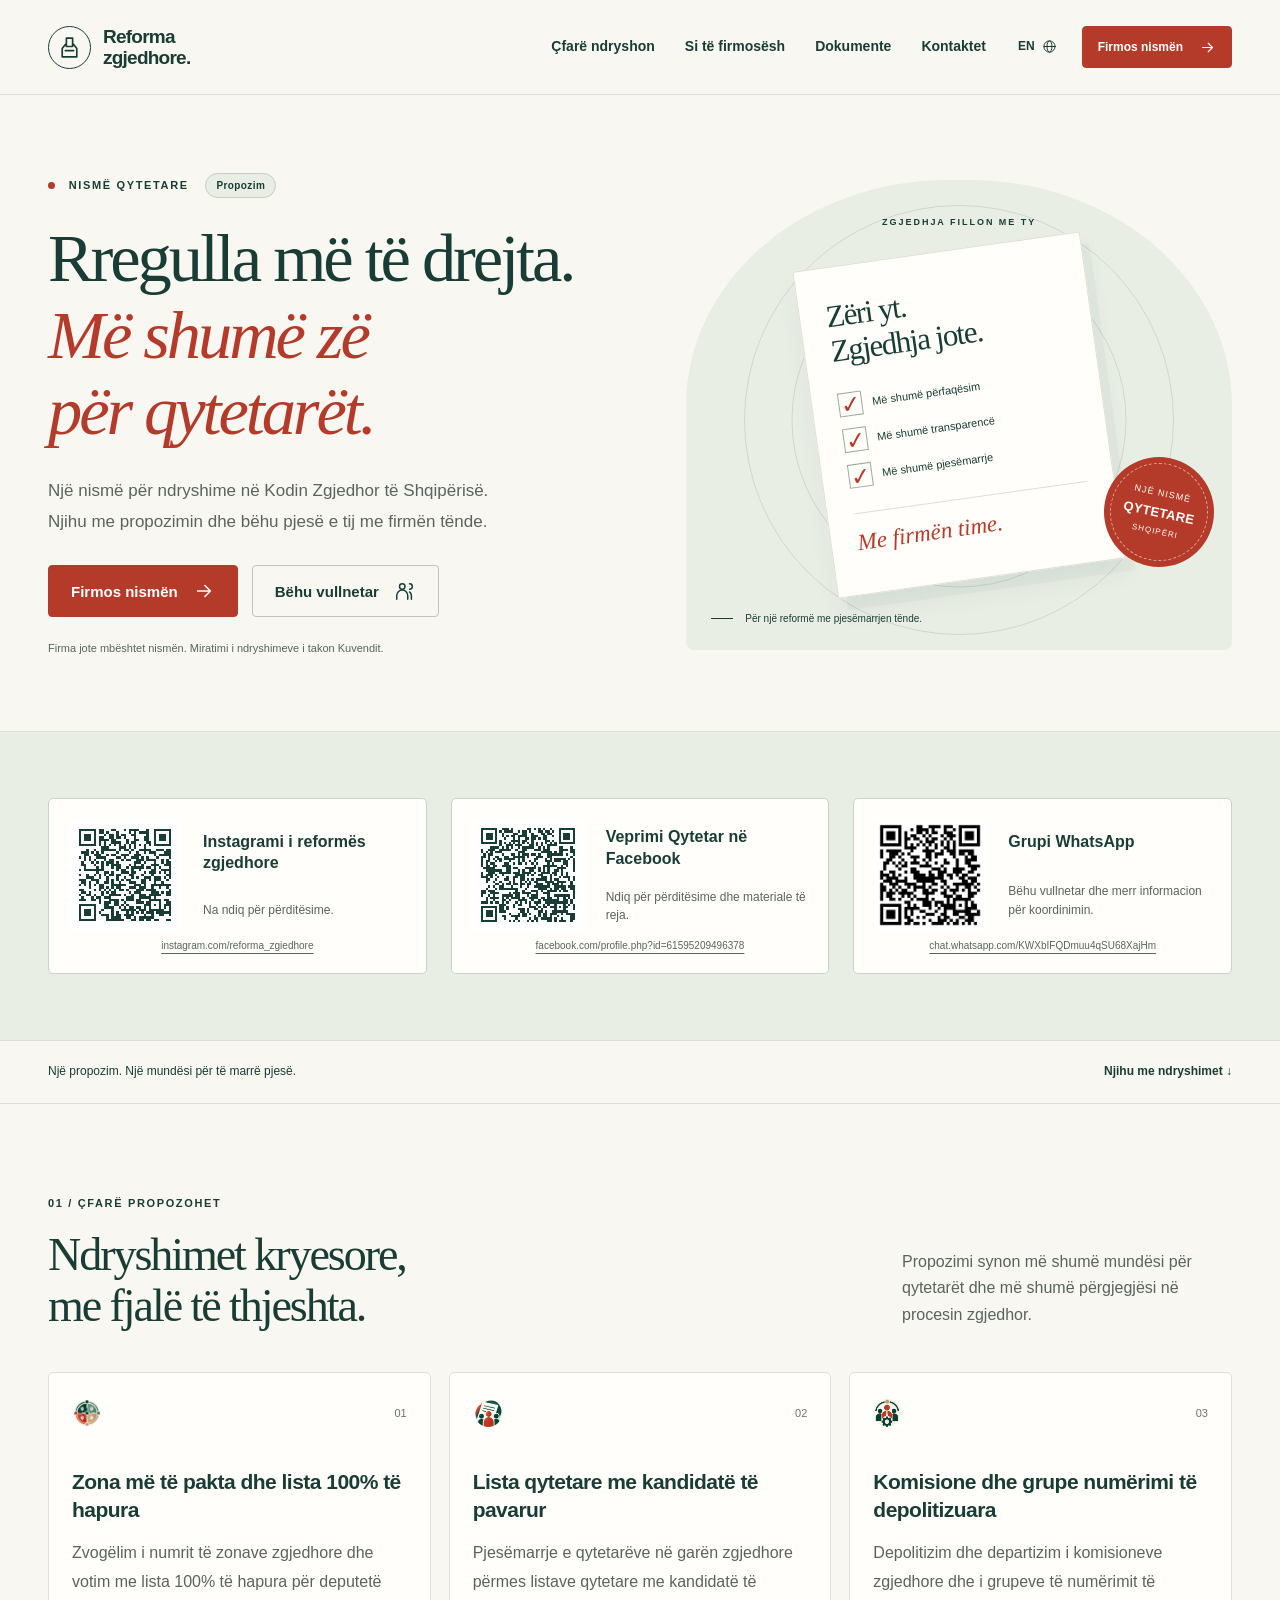
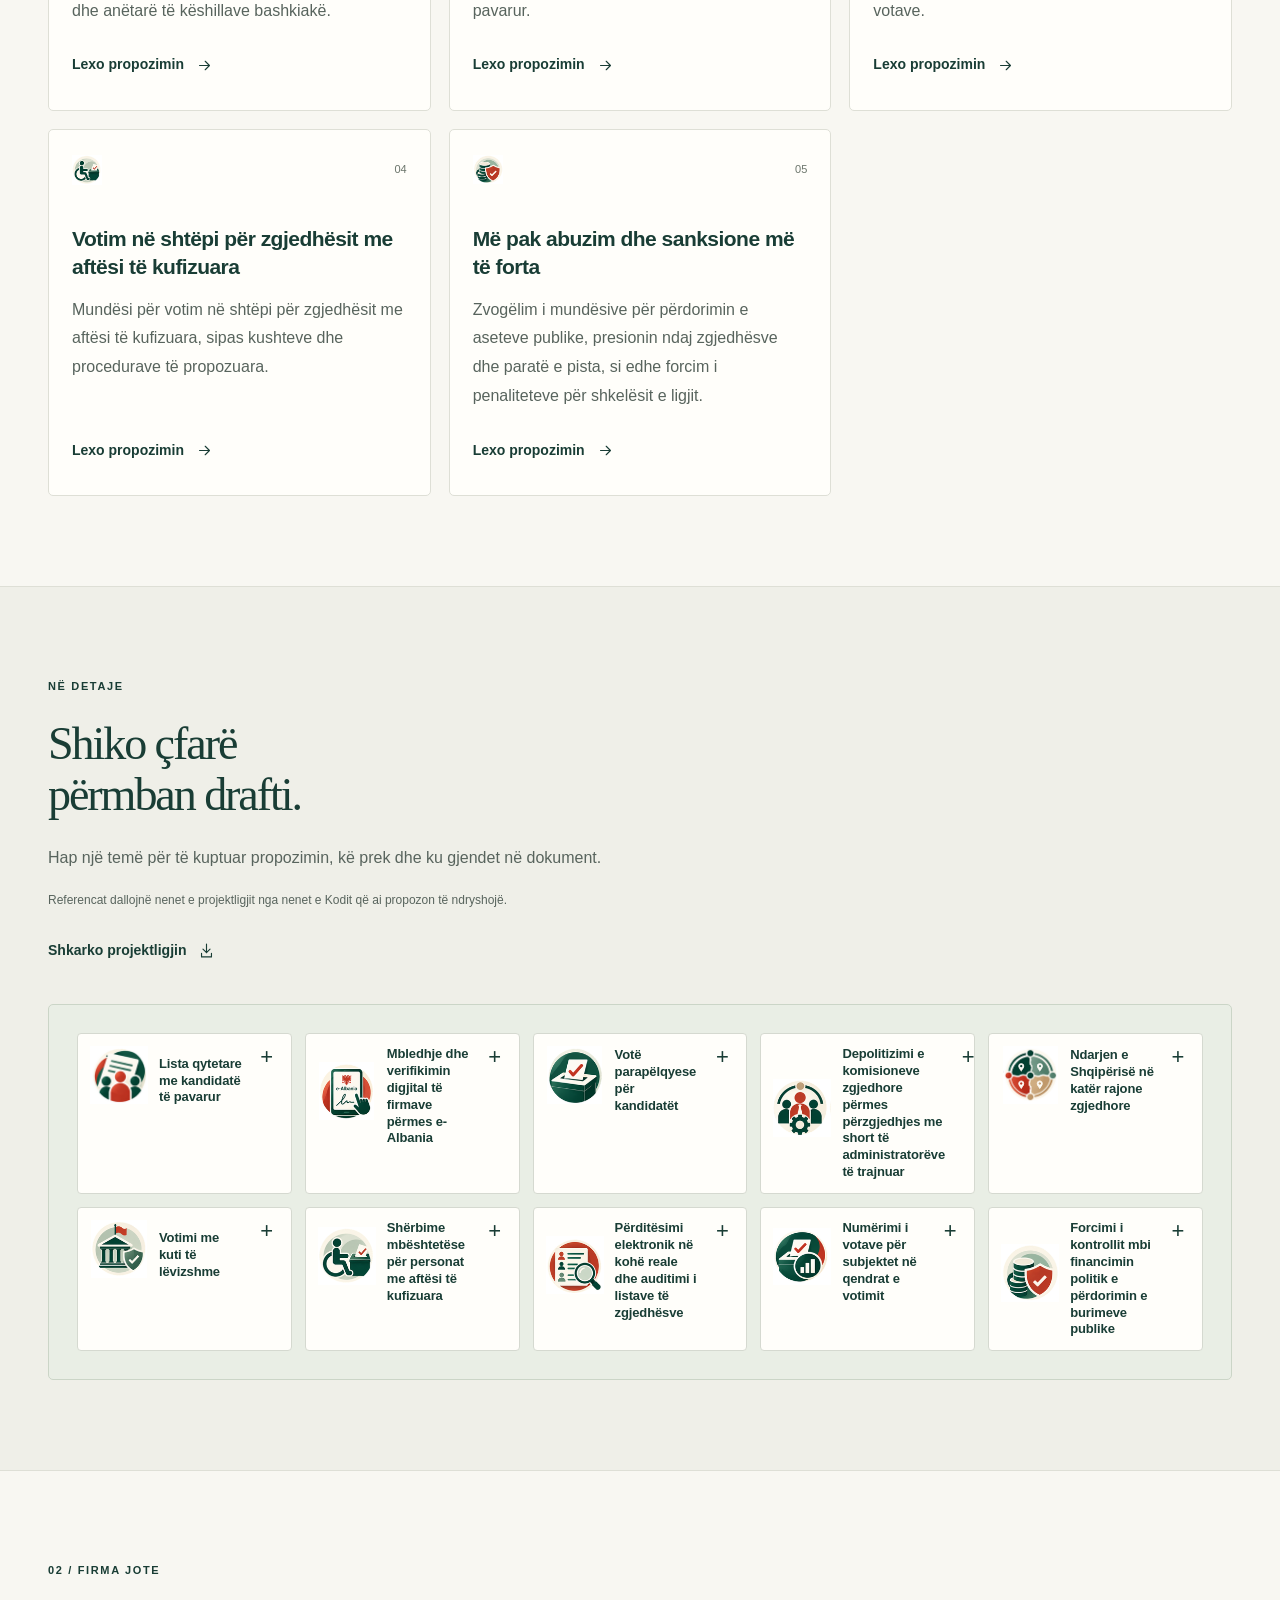
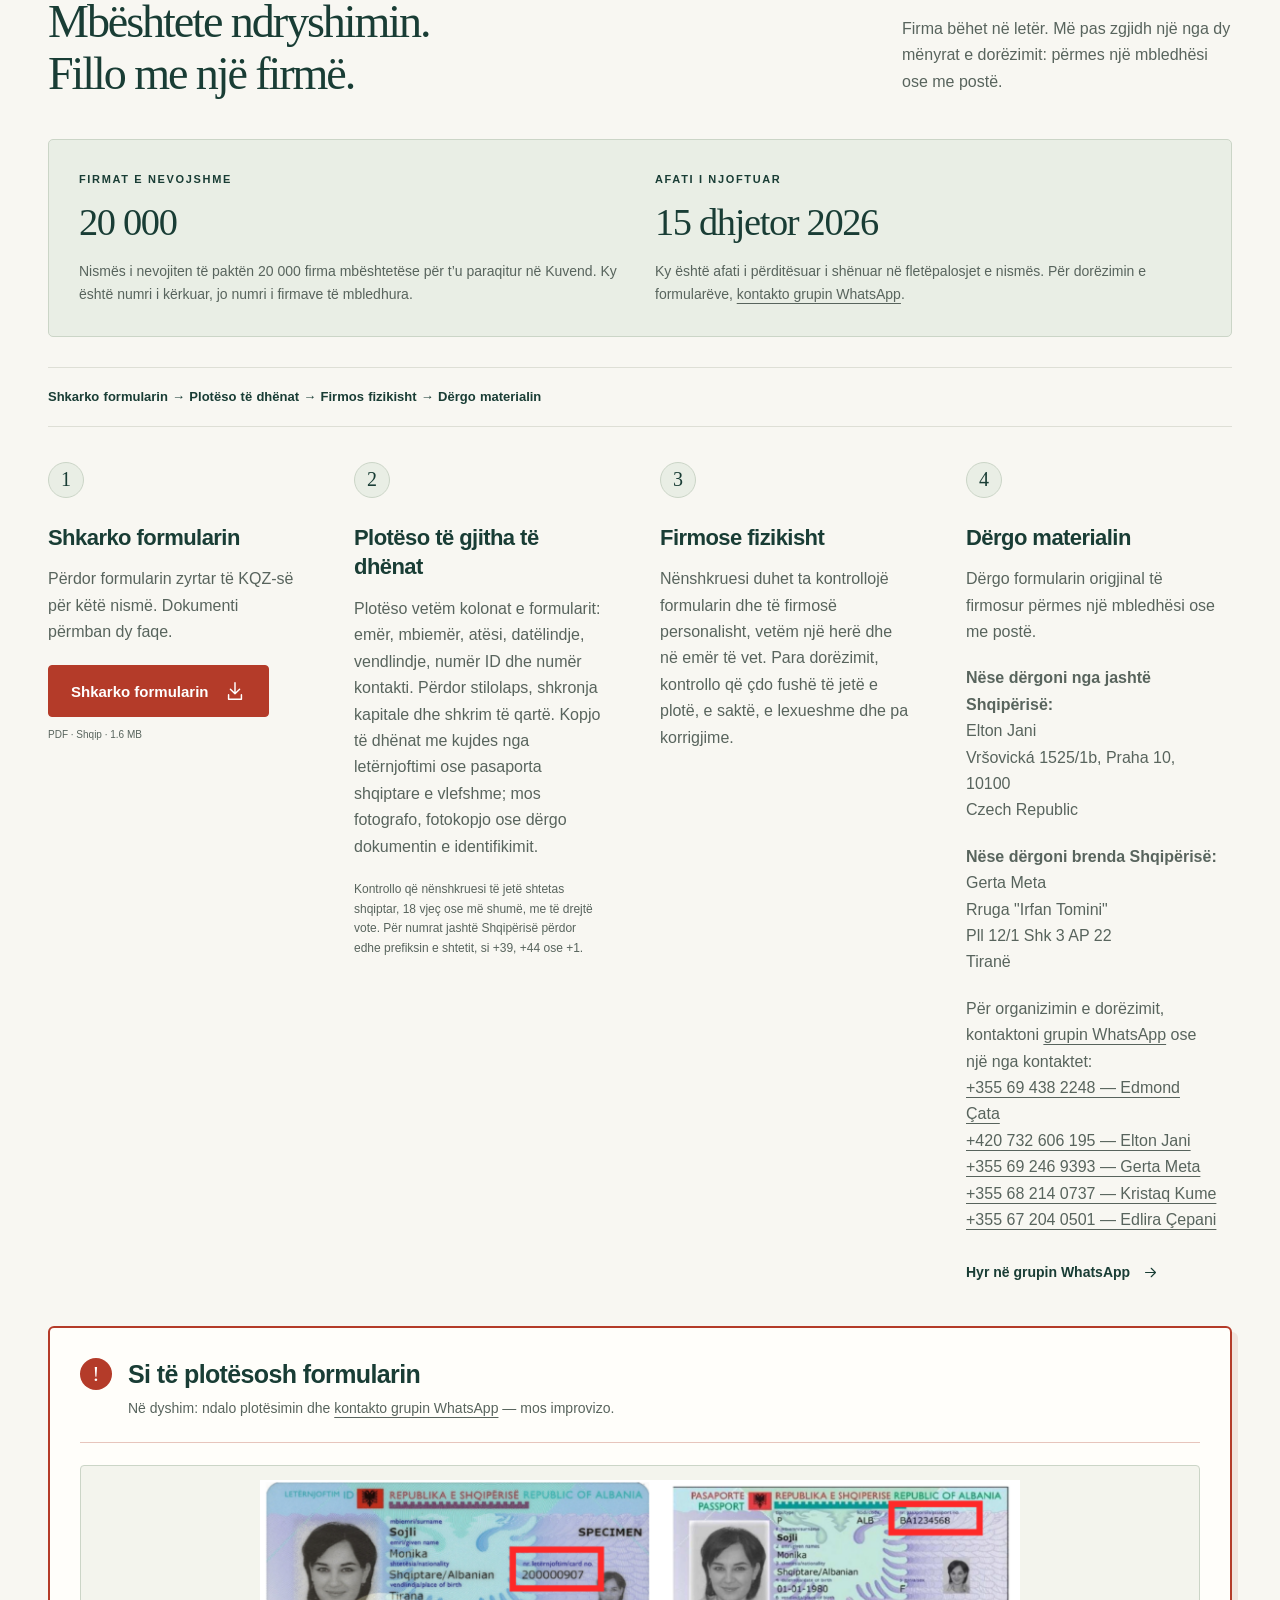
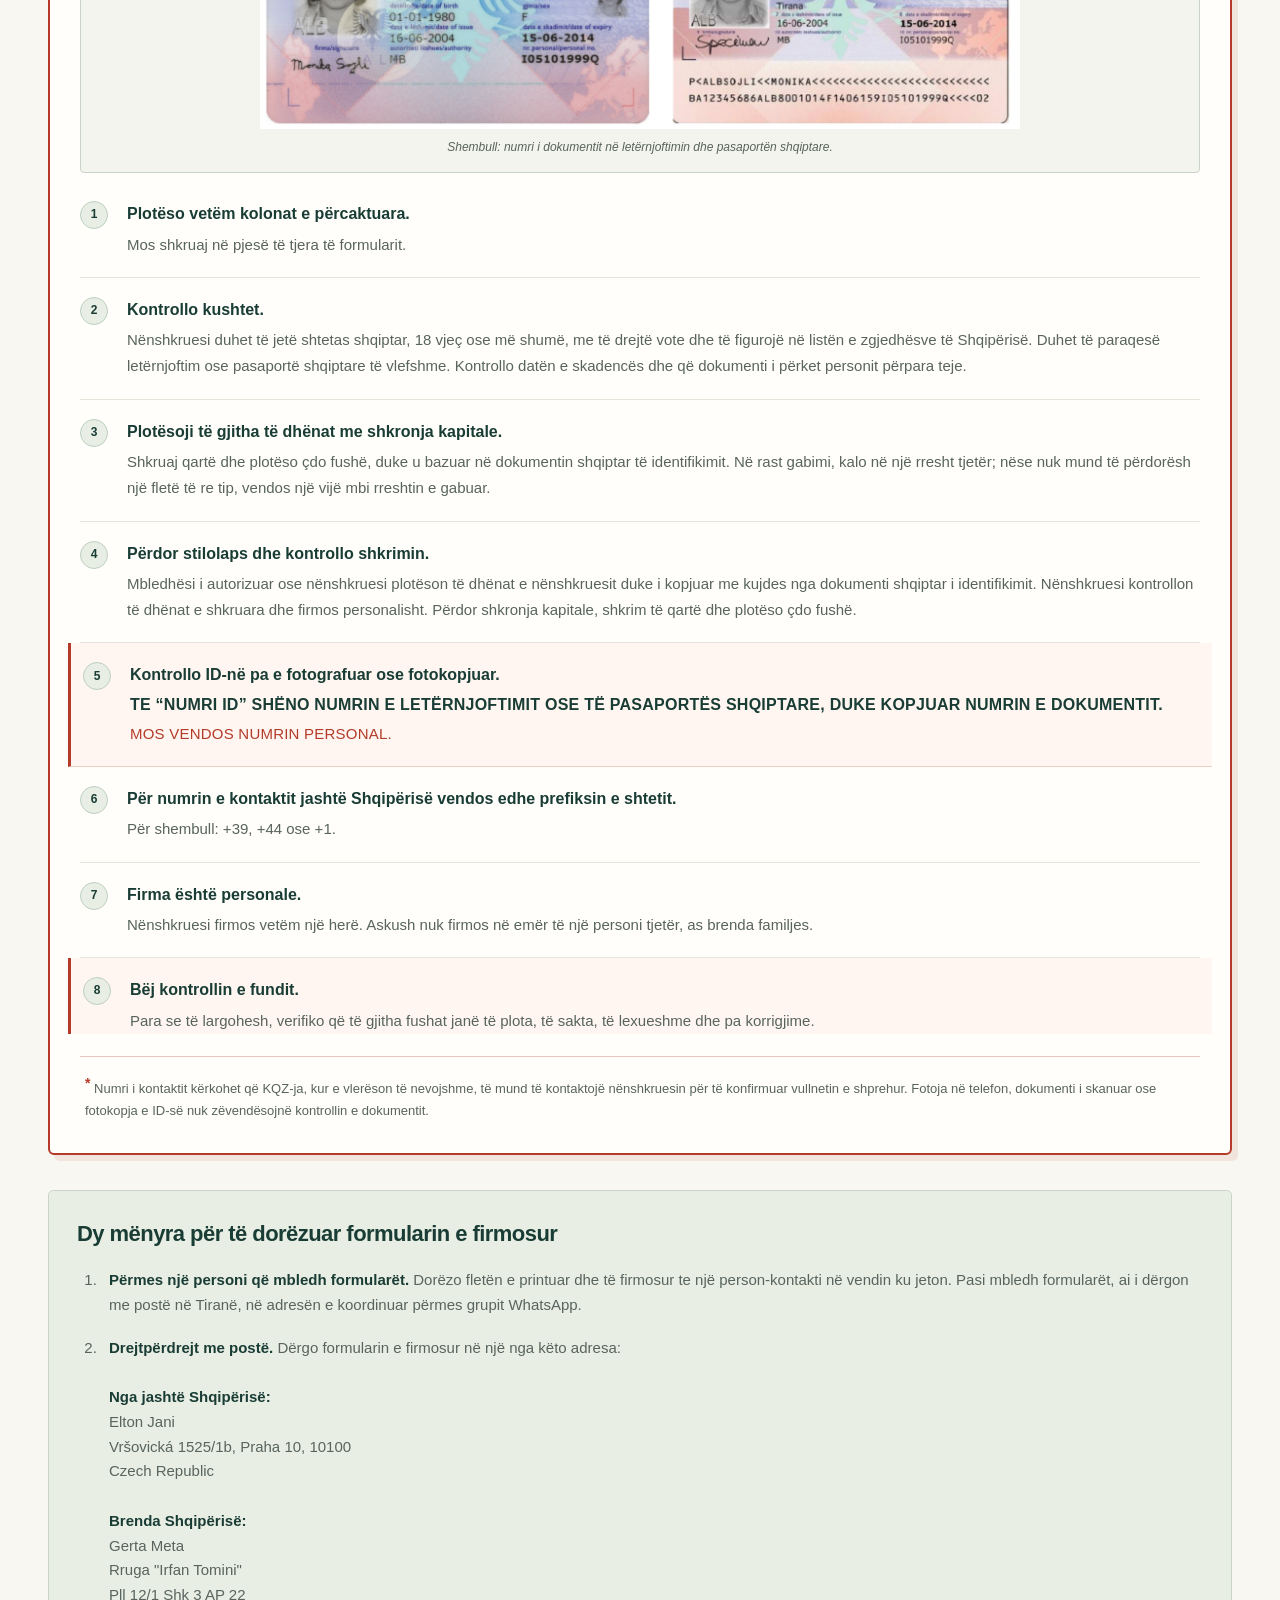
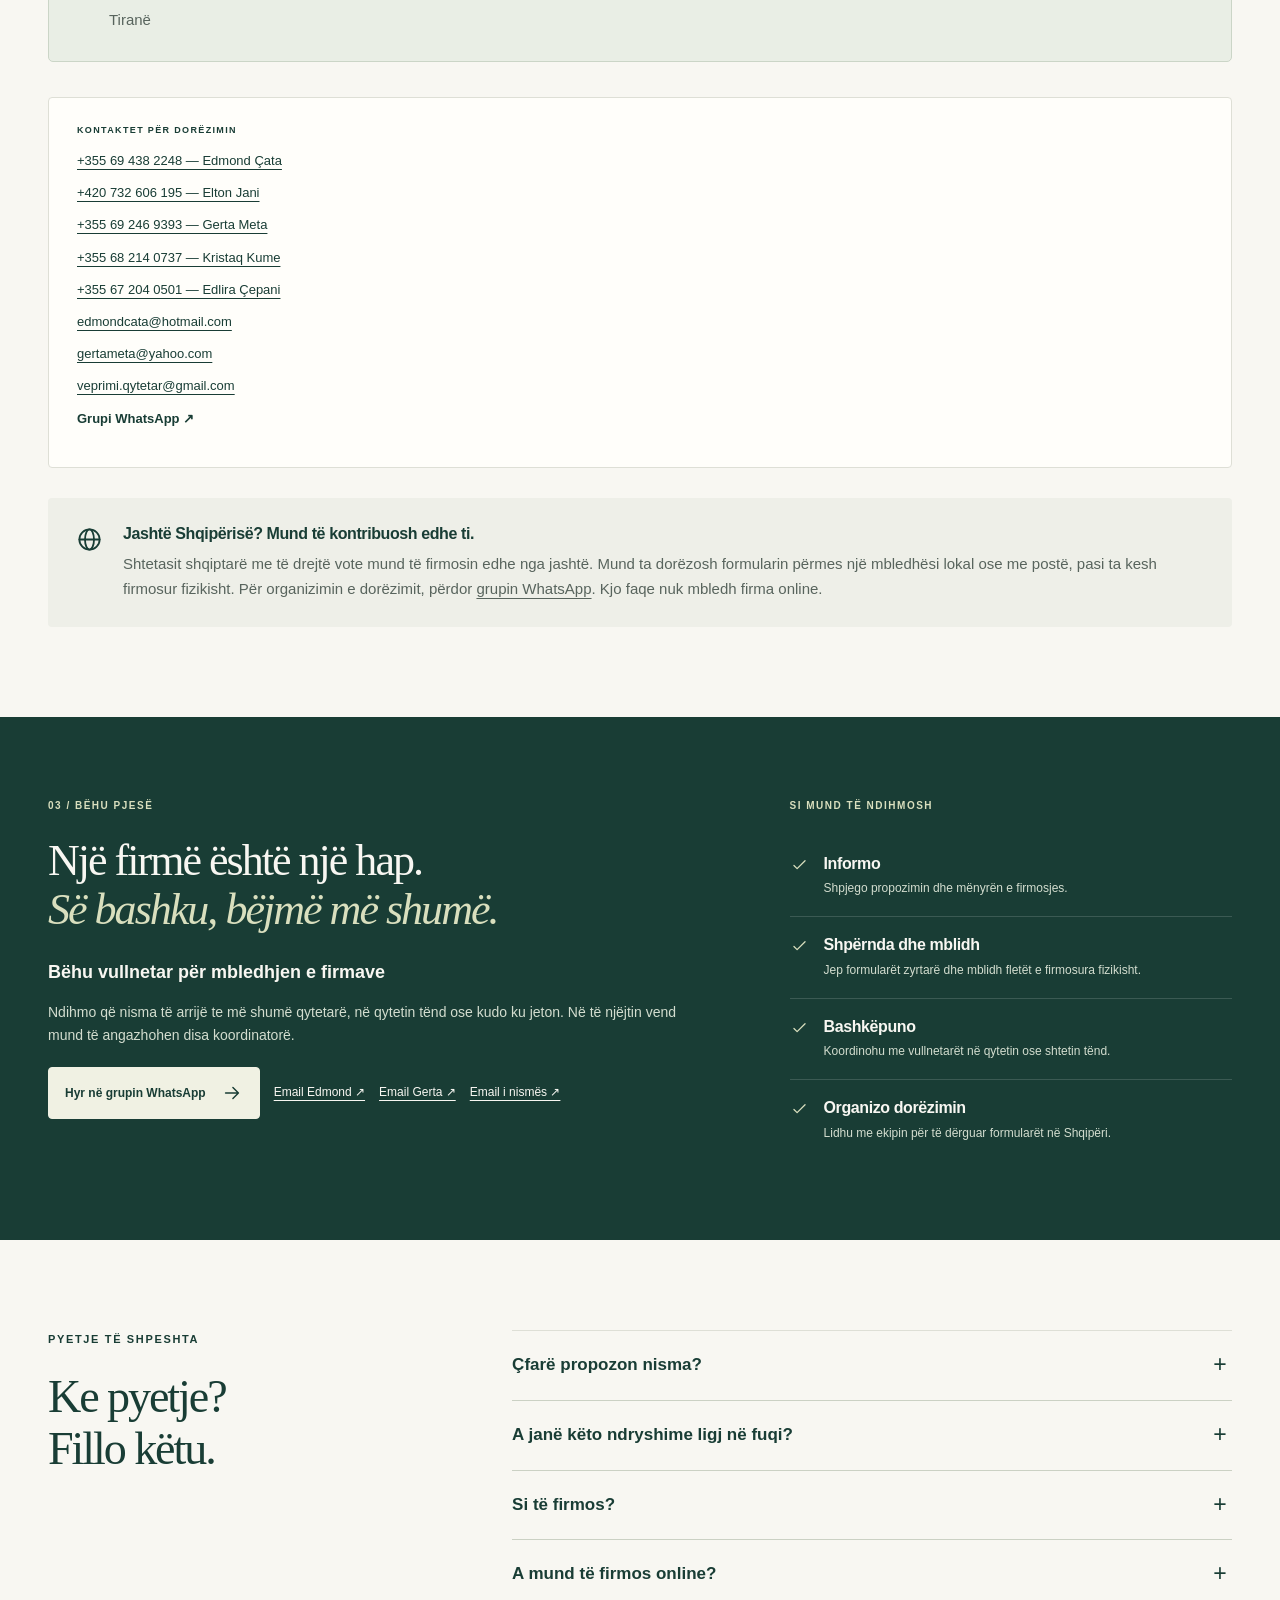
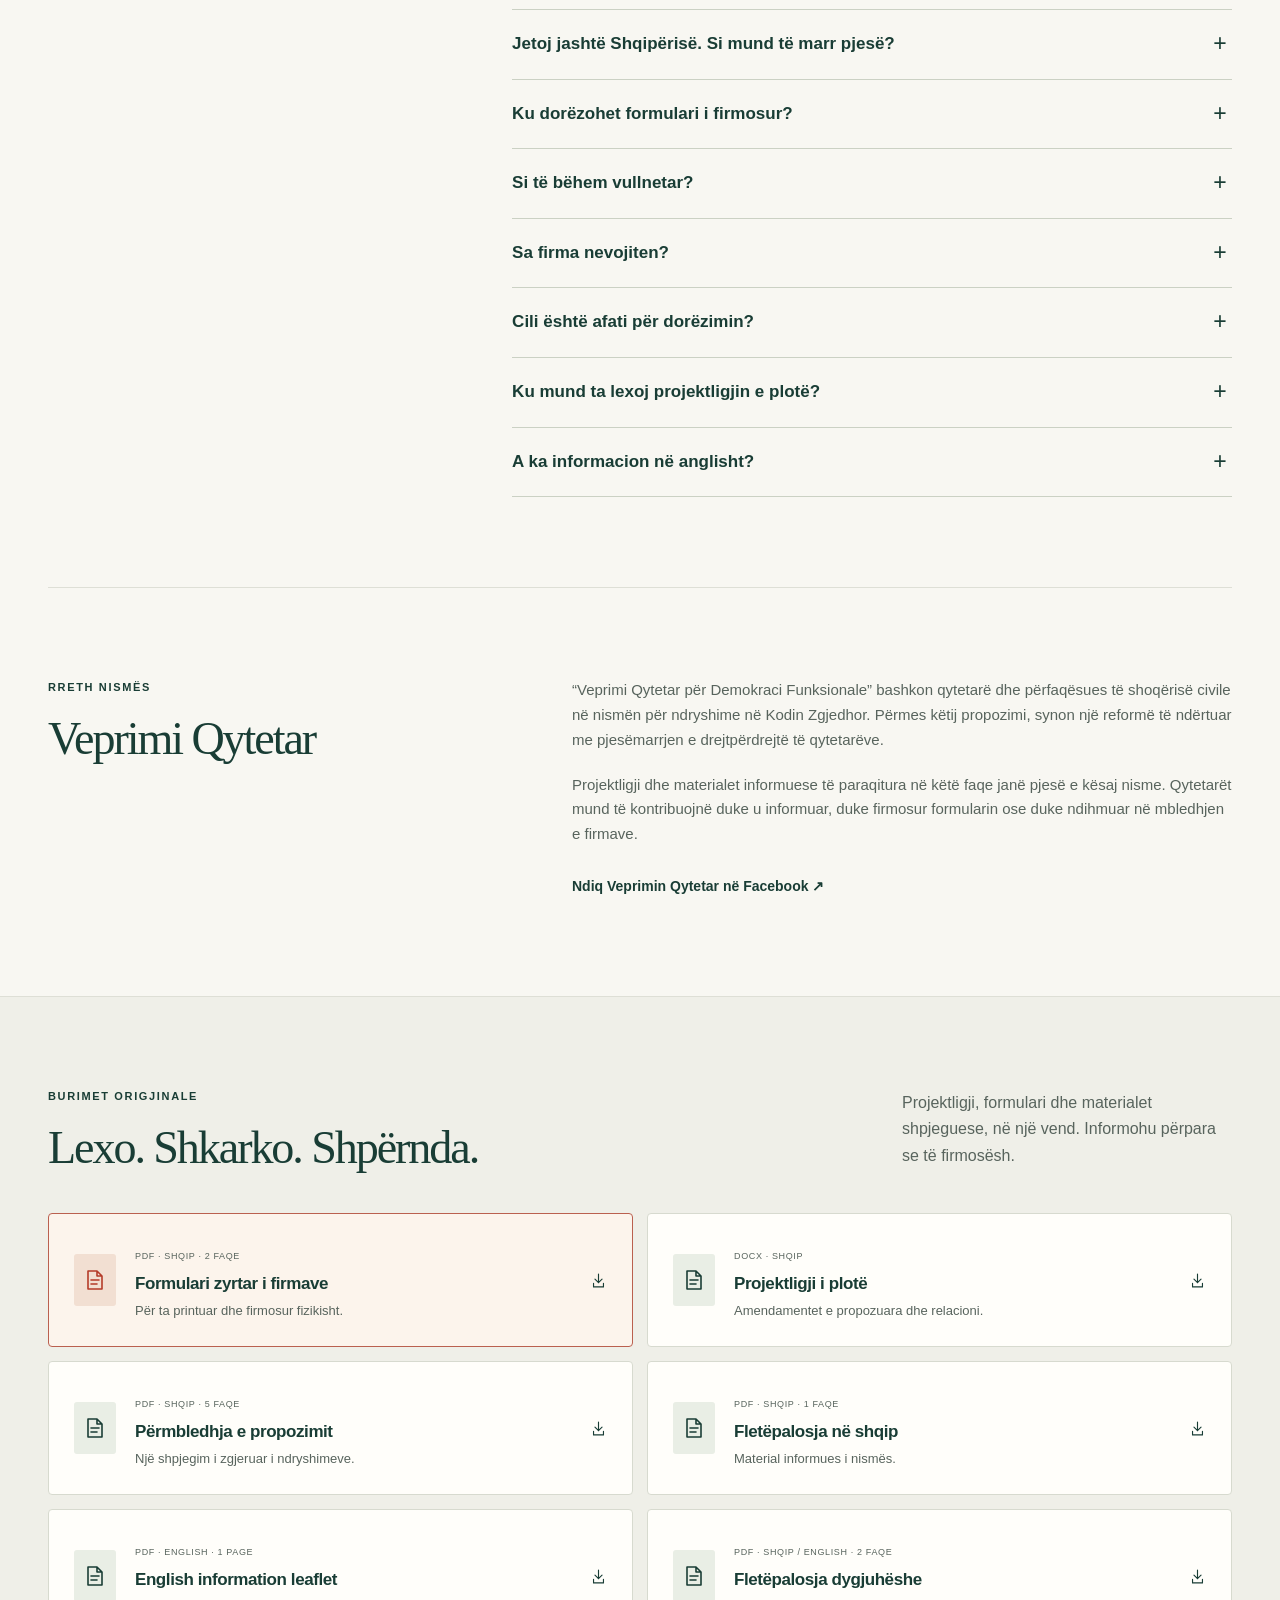
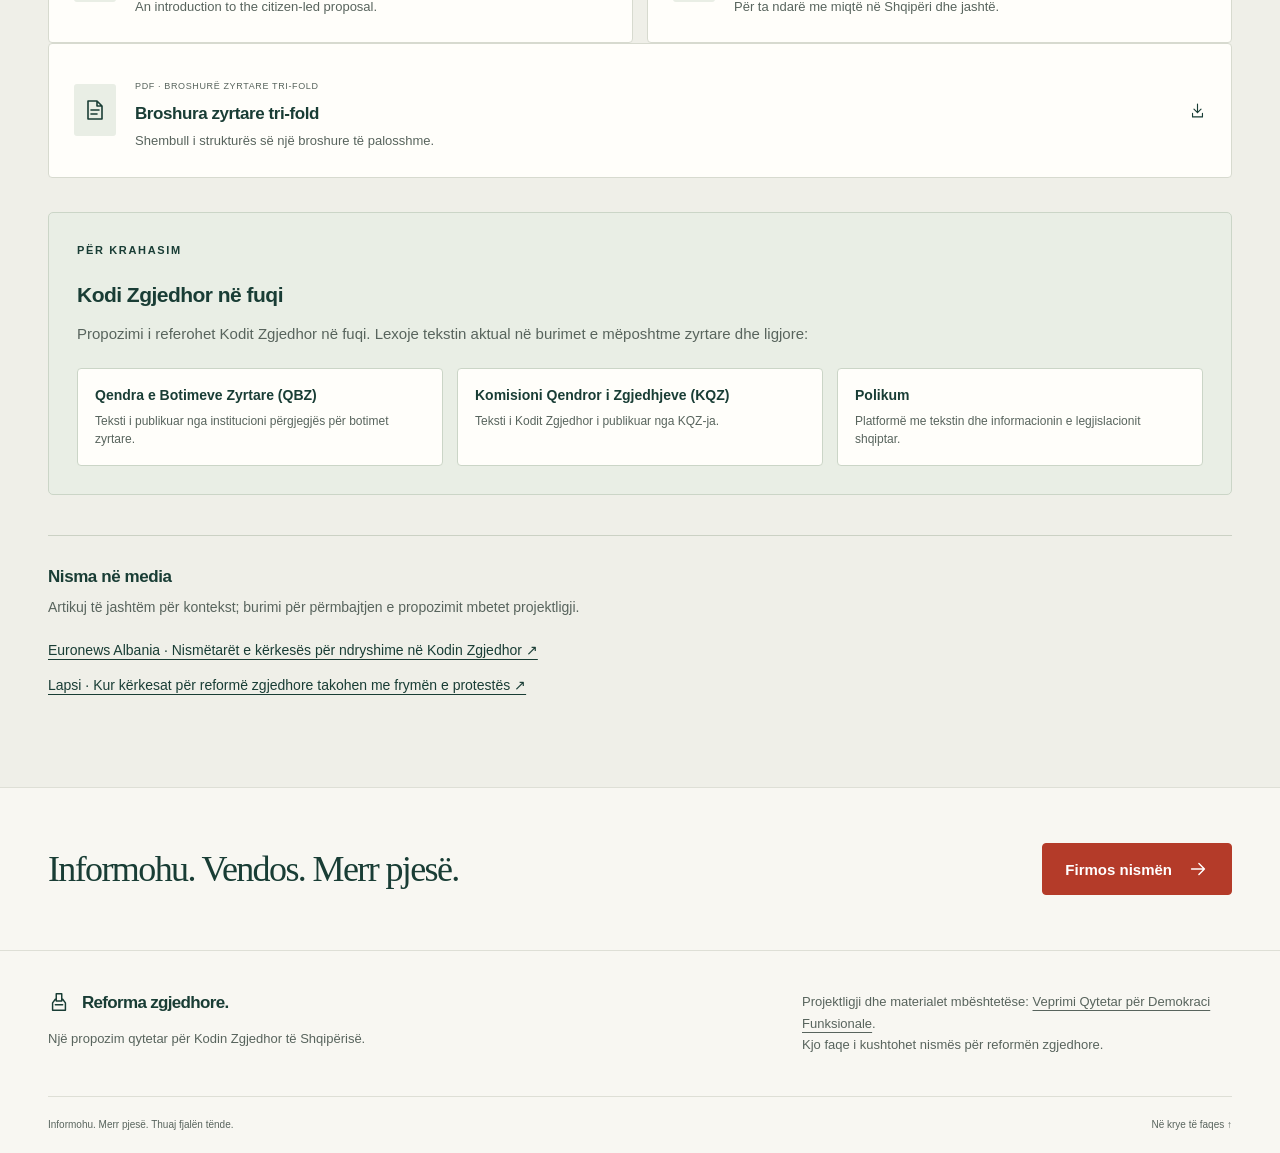
==== commit 1e6766e6: "fix: contacts" ====
--- a/index.html
+++ b/index.html
@@ -305,8 +305,16 @@
 </ol>
 </section>
 <div class="contact-strip" id="kontaktet">
-<div><span class="eyebrow">KONTAKTET PËR DORËZIMIN</span><strong>Edmond Çata · Elton Jani · Gerta Meta · Kristaq Kume · Edlira Çepani</strong>
-</div><a href="tel:+355694382248">+355 69 438 2248 — Edmond Çata</a><a href="tel:+420732606195">+420 732 606 195 — Elton Jani</a><a href="tel:+355692469393">+355 69 246 9393 — Gerta Meta</a><a href="tel:+355682140737">+355 68 214 0737 — Kristaq Kume</a><a href="tel:+355672040501">+355 67 204 0501 — Edlira Çepani</a><a href="mailto:edmondcata@hotmail.com">edmondcata@hotmail.com</a><a href="mailto:gertameta@yahoo.com">gertameta@yahoo.com</a><a href="mailto:veprimi.qytetar@gmail.com">veprimi.qytetar@gmail.com</a><a class="contact-whatsapp" href="https://chat.whatsapp.com/KWXbIFQDmuu4qSU68XajHm" target="_blank" rel="noopener">Grupi WhatsApp ↗</a>
+<div><span class="eyebrow">KONTAKTET PËR DORËZIMIN</span></div>
+<div class="contact-line"><a href="tel:+355694382248">+355 69 438 2248 — Edmond Çata</a></div>
+<div class="contact-line"><a href="tel:+420732606195">+420 732 606 195 — Elton Jani</a></div>
+<div class="contact-line"><a href="tel:+355692469393">+355 69 246 9393 — Gerta Meta</a></div>
+<div class="contact-line"><a href="tel:+355682140737">+355 68 214 0737 — Kristaq Kume</a></div>
+<div class="contact-line"><a href="tel:+355672040501">+355 67 204 0501 — Edlira Çepani</a></div>
+<div class="contact-line"><a href="mailto:edmondcata@hotmail.com">edmondcata@hotmail.com</a></div>
+<div class="contact-line"><a href="mailto:gertameta@yahoo.com">gertameta@yahoo.com</a></div>
+<div class="contact-line"><a href="mailto:veprimi.qytetar@gmail.com">veprimi.qytetar@gmail.com</a></div>
+<div class="contact-line"><a class="contact-whatsapp" href="https://chat.whatsapp.com/KWXbIFQDmuu4qSU68XajHm" target="_blank" rel="noopener">Grupi WhatsApp ↗</a></div>
 </div>
 <aside class="diaspora-note"><svg class="icon" viewBox="0 0 24 24" fill="none" stroke="currentColor" stroke-width="1.6" stroke-linecap="round" stroke-linejoin="round" aria-hidden="true"><circle cx="12" cy="12" r="9"/><ellipse cx="12" cy="12" rx="4" ry="9"/><path d="M3 12h18"/></svg>
 <div>
--- a/assets/style.css
+++ b/assets/style.css
@@ -1,4 +1,4 @@
-:root{--ink:#193d35;--muted:#58645d;--cream:#f8f7f2;--paper:#fffefa;--line:#dedfd6;--accent:#b43b29;--mint:#e9eee5;--serif:Georgia,'Times New Roman',serif;--sans:Arial,Helvetica,sans-serif}*{box-sizing:border-box}html{scroll-behavior:auto;scroll-padding-top:110px}body{margin:0;background:var(--cream);color:var(--ink);font-family:var(--sans);font-size:16px;line-height:1.65;-webkit-font-smoothing:antialiased}a{color:inherit;text-underline-offset:4px}a:hover{color:var(--accent)}button,a,summary{-webkit-tap-highlight-color:transparent}a:focus-visible,button:focus-visible,summary:focus-visible{outline:3px solid var(--accent);outline-offset:5px}h1,h2,h3,p{margin-top:0}h1,h2{font-weight:400;letter-spacing:-.045em;line-height:1.12;font-family:var(--serif)}h1{font-size:clamp(46px,5.35vw,76px);margin-bottom:26px}h2{font-size:clamp(36px,3.6vw,50px);margin-bottom:24px}h3{line-height:1.35;letter-spacing:-.025em;font-size:21px;margin-bottom:14px}p{margin-bottom:20px}em{color:var(--accent);font-weight:400}svg{flex-shrink:0}.icon{width:22px;height:22px;vertical-align:middle}.container{width:min(1200px,calc(100% - 96px));margin-inline:auto}.eyebrow{font-size:11px;letter-spacing:.15em;font-weight:700;line-height:1.7;margin-bottom:22px}.status-dot{display:inline-block;background:var(--accent);width:7px;height:7px;border-radius:50%;margin-right:9px}.pill{display:inline-block;margin-left:12px;border:1px solid #c6cdc2;background:var(--mint);padding:3px 10px;border-radius:30px;letter-spacing:.04em;font-size:10px}.site-header{position:sticky;top:0;z-index:20;border-bottom:1px solid var(--line);background:rgba(248,247,242,.98)}.header-inner{display:flex;align-items:center;justify-content:space-between;gap:32px;min-height:94px}.brand{display:flex;align-items:center;gap:12px;text-decoration:none;font-size:19px;line-height:1.12;font-weight:700;letter-spacing:-.04em}.brand-second{display:block}.brand-mark{display:grid;place-items:center;border:1px solid var(--ink);width:43px;height:43px;border-radius:50%}.brand-mark .icon{width:25px;height:25px}nav{display:flex;align-items:center;gap:30px;margin-left:auto}nav a{font-size:13px;text-decoration:none;font-weight:600;padding-block:12px}.header-actions{display:flex;align-items:center;gap:25px}.language{display:flex;align-items:center;gap:7px;font-size:12px;font-weight:700;text-decoration:none}.language .icon{width:15px;height:15px}.button{display:inline-flex;align-items:center;justify-content:center;gap:15px;min-height:52px;background:var(--accent);border:1px solid var(--accent);border-radius:4px;padding:13px 22px;color:white;text-decoration:none;font-size:14px;font-weight:600;line-height:1.4;transition:background .18s,color .18s}.button:hover{background:#922e20;border-color:#922e20;color:#fff}.button.small{min-height:42px;padding:10px 15px;font-size:12px;gap:16px}.button.small .icon{width:17px;height:17px}.button.secondary{color:var(--ink);border-color:#bdc6b9;background:transparent}.button.secondary:hover{background:var(--mint)}.actions{display:flex;gap:14px;flex-wrap:wrap;align-items:center}.hero{display:grid;grid-template-columns:1.1fr 1fr;align-items:center;gap:38px;padding-block:78px 74px}.hero-description{max-width:470px;font-size:17px;line-height:1.8;color:var(--muted);margin-bottom:28px}.hero-note{font-size:11px;max-width:450px;color:var(--muted);margin-top:22px;margin-bottom:0}.hero-art{height:470px;position:relative;display:flex;align-items:center;justify-content:center;isolation:isolate;overflow:hidden;background:var(--mint);border-radius:48% 48% 8px 8px}.orbit{position:absolute;border:1px solid #cfd7ca;border-radius:50%;z-index:-1;left:50%;top:51%;transform:translate(-50%,-50%);width:430px;height:430px}.orbit-two{width:335px;height:335px}.art-label{position:absolute;top:35px;left:0;width:100%;text-align:center;font-size:9px;letter-spacing:.22em;font-weight:700}.paper{background:var(--paper);border:1px solid #e1dfd3;width:290px;min-height:325px;padding:32px 26px;transform:rotate(-8deg);box-shadow:8px 13px 0 #193d3509,0 15px 25px #193d350d}.paper-heading{font-family:var(--serif);font-size:31px;line-height:1.12;margin-bottom:25px;letter-spacing:-.045em}.paper-row{display:flex;align-items:center;gap:10px;font-size:11px;margin-block:12px}.checkbox{border:1px solid #9daa98;width:24px;height:24px;display:grid;place-items:center;font-size:24px;line-height:1;color:var(--accent)}.paper-rule{border-top:1px solid var(--line);margin-top:25px}.paper-signature{font-family:var(--serif);display:block;font-style:italic;font-size:23px;margin-top:10px;color:var(--accent)}.art-stamp{background:var(--accent);color:var(--paper);border-radius:50%;width:110px;height:110px;position:absolute;right:18px;bottom:83px;transform:rotate(12deg);outline:1px dashed #fff8;outline-offset:-7px;display:flex;flex-direction:column;justify-content:center;align-items:center;line-height:1.8;font-size:9px;letter-spacing:.12em}.art-stamp strong{font-size:13px;letter-spacing:.02em}.art-stamp span{font-size:8px}.art-caption{display:flex;gap:12px;align-items:center;position:absolute;bottom:23px;left:25px;font-size:10px}.caption-line{width:22px;height:1px;background:var(--ink)}.principles{border-block:1px solid var(--line)}.principles .container{display:flex;justify-content:space-between;gap:20px;padding-block:21px;font-size:12px}.principles a{font-weight:700;text-decoration:none}.section{padding-block:90px}.section-heading{display:flex;align-items:flex-end;justify-content:space-between;gap:70px;margin-bottom:40px}.section-heading h2{margin-bottom:0}.section-heading>p{width:330px;max-width:100%;color:var(--muted);font-size:14px;margin-bottom:4px}.section-heading .eyebrow{margin-bottom:16px}.feature-grid{display:grid;grid-template-columns:repeat(4,1fr);gap:18px}.feature{background:var(--paper);border:1px solid var(--line);padding:25px 23px;display:flex;flex-direction:column;border-radius:5px}.feature-top{display:flex;align-items:center;justify-content:space-between;margin-bottom:40px}.feature-top .icon,.feature-top img{width:30px;height:30px;object-fit:contain}.feature-top span{font-size:11px;color:#6b756b}.feature h3{font-size:21px;min-height:57px}.feature p{font-size:13px;color:var(--muted);line-height:1.8;flex:1}.text-link{display:inline-flex;align-items:center;gap:12px;font-size:12px;font-weight:700;text-decoration:none;padding-block:8px}.text-link .icon{width:17px;height:17px}.details-section{background:#efefe8;border-block:1px solid var(--line)}.detail-layout{display:grid;grid-template-columns:1fr 1.85fr;gap:75px}.detail-intro{align-self:start;position:sticky;top:135px}.detail-intro p{font-size:14px;color:var(--muted)}.detail-intro .eyebrow{color:var(--ink);font-size:11px}.detail-intro .source-note{font-size:12px}.topic-list{border-top:1px solid #cbd1c4}details{border-bottom:1px solid #cbd1c4;scroll-margin-top:115px}summary{cursor:pointer;list-style:none;display:flex;gap:20px;align-items:center;padding:23px 0;line-height:1.45}summary::-webkit-details-marker{display:none}summary:hover{color:var(--accent)}.topic-number{align-self:flex-start;font-size:10px;letter-spacing:.05em;padding-top:5px;color:var(--muted)}summary strong{font-size:16px;font-weight:600}.topic-summary{display:block;font-size:12px;color:var(--muted);margin-top:5px}.expand{margin-left:auto;align-self:flex-start;font-size:23px;font-weight:400;line-height:1;min-width:24px;text-align:center}.topic .expand{padding-top:2px}details[open]>.summary,details[open]>summary{color:var(--accent)}details[open]>summary .expand{transform:rotate(45deg)}.detail-content{font-size:14px;color:#435149;padding:0 0 24px 34px;line-height:1.85}.detail-content p:last-child{margin-bottom:0}.detail-content dl{margin:20px 0}.detail-content dt{font-size:11px;text-transform:uppercase;letter-spacing:.07em;font-weight:700;color:var(--ink)}.detail-content dd{margin:2px 0 12px}.reference{font-size:11px;border-top:1px solid #d2d6cb;padding-top:16px;line-height:1.8}.detail-content>a{font-size:12px}.sign-sequence{border-block:1px solid var(--line);padding:18px 0;font-size:13px;font-weight:600;word-spacing:.05em;margin-bottom:35px}.steps{display:grid;grid-template-columns:repeat(3,1fr);gap:40px}.step{padding-right:15px}.step-number{display:grid;place-items:center;width:36px;height:36px;background:var(--mint);border:1px solid #cbd5c7;border-radius:50%;margin-bottom:25px;font-family:var(--serif);font-size:20px}.step h3{font-size:22px}.step p{font-size:14px;color:var(--muted)}.step .small-note{font-size:12px}.file-caption{display:block;color:var(--muted);font-size:10px;margin-top:10px}.contact-strip{display:flex;align-items:center;justify-content:space-between;gap:20px;padding:25px 28px;border:1px solid var(--line);border-radius:4px;background:var(--paper);margin-top:35px;font-size:13px}.contact-strip .eyebrow{display:block;font-size:9px;margin-bottom:6px}.contact-strip strong{display:block;font-size:17px}.contact-strip a{overflow-wrap:anywhere}.contact-whatsapp{text-decoration:none;font-weight:700}.diaspora-note{display:flex;align-items:flex-start;gap:20px;margin-top:30px;padding:25px 28px;background:#eeefe8;border-radius:4px}.diaspora-note .icon{margin-top:3px;width:27px;height:27px}.diaspora-note h3{font-size:16px;margin-bottom:8px}.diaspora-note p{font-size:13px;color:var(--muted);margin:0}.volunteer-section{background:var(--ink);color:var(--cream);padding-block:80px}.volunteer-layout{display:grid;grid-template-columns:1.45fr 1fr;gap:100px}.volunteer-section h2{font-size:44px}.volunteer-section em{color:#d9dfbe}.volunteer-section p{color:#d3ddcf;font-size:14px}.volunteer-section .eyebrow{font-size:10px;color:#d9dfbe}.volunteer-section .volunteer-lead{font-size:18px;color:var(--cream);font-weight:600;margin-bottom:13px}.button.light{background:#f0f1e3;color:var(--ink);border-color:#f0f1e3;font-size:12px;padding-inline:16px}.button.light:hover{background:#dce4c9}.email-light{font-size:12px;color:var(--cream)}.email-light:hover{color:#d9dfbe}.volunteer-section .volunteer-contact{font-size:10px;margin-top:20px;margin-bottom:0}.volunteer-tasks{align-self:center}.volunteer-task{display:flex;align-items:flex-start;gap:15px;padding:17px 0;border-bottom:1px solid #ffffff26}.volunteer-task:last-child{border:0}.volunteer-task .icon{color:#d9dfbe;width:19px;height:19px;margin-top:3px}.volunteer-task h3{font-size:16px;margin-bottom:5px}.volunteer-task p{font-size:12px;margin:0}.faq-layout{display:grid;grid-template-columns:1fr 1.85fr;gap:75px}.faq-layout>div>p:not(.eyebrow){color:var(--muted);font-size:14px}.faq-list{border-top:1px solid var(--line)}.faq-list summary{font-size:15px;font-weight:600;padding-block:22px}.faq-list .detail-content{padding-left:0}.documents-section{background:#efefe8;border-block:1px solid var(--line)}.document-grid{display:grid;grid-template-columns:repeat(2,1fr);gap:14px}.document{display:flex;align-items:center;gap:19px;padding:25px;background:var(--paper);border:1px solid #d7dacf;border-radius:4px;text-decoration:none;transition:border-color .18s}.document:hover{color:var(--ink);border-color:var(--accent)}.document>span:nth-child(2){flex:1}.document> .icon{width:17px;height:17px}.document-icon{width:42px;height:52px;display:grid;place-items:center;background:var(--mint);border-radius:3px}.document-icon .icon{width:24px;height:24px}.document-meta{font-size:9px;letter-spacing:.07em;text-transform:uppercase;color:var(--muted)}.document h3{font-size:17px;margin:4px 0}.document p{font-size:11px;margin:0;color:var(--muted)}.featured-document{border-color:#ba604f;background:#fcf4ec}.featured-document .document-icon{background:#f2dfd2;color:var(--accent)}.document-note{font-size:11px;line-height:1.8;color:var(--muted);margin-top:20px;max-width:820px}.further-reading{border-top:1px solid #cbd1c4;margin-top:40px;padding-top:30px}.further-reading h3{font-size:17px;margin-bottom:7px}.further-reading p{font-size:12px;color:var(--muted)}.further-reading a{display:block;font-size:12px;margin-top:12px;width:fit-content}.closing{display:flex;align-items:center;justify-content:space-between;gap:30px;padding-block:55px}.closing h2{font-size:36px;margin:0}footer{border-top:1px solid var(--line);font-size:12px}.footer-main{display:flex;justify-content:space-between;gap:60px;padding-block:40px}.footer-main .brand{font-size:17px;margin-bottom:15px}.footer-main p{font-size:11px;color:var(--muted);margin:0}.footer-main .attribution{max-width:430px}.footer-bottom{border-top:1px solid var(--line);display:flex;justify-content:space-between;gap:20px;padding-block:20px;font-size:10px;color:var(--muted)}.footer-bottom a{text-decoration:none}.skip-link{position:fixed;left:20px;top:-80px;padding:12px 20px;background:var(--ink);color:white;z-index:50}.skip-link:focus{top:12px}.menu-toggle{display:none;font:inherit;background:none;border:1px solid var(--line);padding:8px 12px;border-radius:4px;color:var(--ink);cursor:pointer}.menu-toggle[hidden]{display:none}.english-hero{padding-block:80px}.english-hero .hero-description{max-width:650px}.english-grid{display:grid;grid-template-columns:repeat(3,1fr);gap:40px;margin-block:40px}.english-grid p{font-size:14px;color:var(--muted)}.english-volunteer-copy{max-width:660px}.source-note{font-size:12px;color:var(--muted)}
+:root{--ink:#193d35;--muted:#58645d;--cream:#f8f7f2;--paper:#fffefa;--line:#dedfd6;--accent:#b43b29;--mint:#e9eee5;--serif:Georgia,'Times New Roman',serif;--sans:Arial,Helvetica,sans-serif}*{box-sizing:border-box}html{scroll-behavior:auto;scroll-padding-top:110px}body{margin:0;background:var(--cream);color:var(--ink);font-family:var(--sans);font-size:16px;line-height:1.65;-webkit-font-smoothing:antialiased}a{color:inherit;text-underline-offset:4px}a:hover{color:var(--accent)}button,a,summary{-webkit-tap-highlight-color:transparent}a:focus-visible,button:focus-visible,summary:focus-visible{outline:3px solid var(--accent);outline-offset:5px}h1,h2,h3,p{margin-top:0}h1,h2{font-weight:400;letter-spacing:-.045em;line-height:1.12;font-family:var(--serif)}h1{font-size:clamp(46px,5.35vw,76px);margin-bottom:26px}h2{font-size:clamp(36px,3.6vw,50px);margin-bottom:24px}h3{line-height:1.35;letter-spacing:-.025em;font-size:21px;margin-bottom:14px}p{margin-bottom:20px}em{color:var(--accent);font-weight:400}svg{flex-shrink:0}.icon{width:22px;height:22px;vertical-align:middle}.container{width:min(1200px,calc(100% - 96px));margin-inline:auto}.eyebrow{font-size:11px;letter-spacing:.15em;font-weight:700;line-height:1.7;margin-bottom:22px}.status-dot{display:inline-block;background:var(--accent);width:7px;height:7px;border-radius:50%;margin-right:9px}.pill{display:inline-block;margin-left:12px;border:1px solid #c6cdc2;background:var(--mint);padding:3px 10px;border-radius:30px;letter-spacing:.04em;font-size:10px}.site-header{position:sticky;top:0;z-index:20;border-bottom:1px solid var(--line);background:rgba(248,247,242,.98)}.header-inner{display:flex;align-items:center;justify-content:space-between;gap:32px;min-height:94px}.brand{display:flex;align-items:center;gap:12px;text-decoration:none;font-size:19px;line-height:1.12;font-weight:700;letter-spacing:-.04em}.brand-second{display:block}.brand-mark{display:grid;place-items:center;border:1px solid var(--ink);width:43px;height:43px;border-radius:50%}.brand-mark .icon{width:25px;height:25px}nav{display:flex;align-items:center;gap:30px;margin-left:auto}nav a{font-size:13px;text-decoration:none;font-weight:600;padding-block:12px}.header-actions{display:flex;align-items:center;gap:25px}.language{display:flex;align-items:center;gap:7px;font-size:12px;font-weight:700;text-decoration:none}.language .icon{width:15px;height:15px}.button{display:inline-flex;align-items:center;justify-content:center;gap:15px;min-height:52px;background:var(--accent);border:1px solid var(--accent);border-radius:4px;padding:13px 22px;color:white;text-decoration:none;font-size:14px;font-weight:600;line-height:1.4;transition:background .18s,color .18s}.button:hover{background:#922e20;border-color:#922e20;color:#fff}.button.small{min-height:42px;padding:10px 15px;font-size:12px;gap:16px}.button.small .icon{width:17px;height:17px}.button.secondary{color:var(--ink);border-color:#bdc6b9;background:transparent}.button.secondary:hover{background:var(--mint)}.actions{display:flex;gap:14px;flex-wrap:wrap;align-items:center}.hero{display:grid;grid-template-columns:1.1fr 1fr;align-items:center;gap:38px;padding-block:78px 74px}.hero-description{max-width:470px;font-size:17px;line-height:1.8;color:var(--muted);margin-bottom:28px}.hero-note{font-size:11px;max-width:450px;color:var(--muted);margin-top:22px;margin-bottom:0}.hero-art{height:470px;position:relative;display:flex;align-items:center;justify-content:center;isolation:isolate;overflow:hidden;background:var(--mint);border-radius:48% 48% 8px 8px}.orbit{position:absolute;border:1px solid #cfd7ca;border-radius:50%;z-index:-1;left:50%;top:51%;transform:translate(-50%,-50%);width:430px;height:430px}.orbit-two{width:335px;height:335px}.art-label{position:absolute;top:35px;left:0;width:100%;text-align:center;font-size:9px;letter-spacing:.22em;font-weight:700}.paper{background:var(--paper);border:1px solid #e1dfd3;width:290px;min-height:325px;padding:32px 26px;transform:rotate(-8deg);box-shadow:8px 13px 0 #193d3509,0 15px 25px #193d350d}.paper-heading{font-family:var(--serif);font-size:31px;line-height:1.12;margin-bottom:25px;letter-spacing:-.045em}.paper-row{display:flex;align-items:center;gap:10px;font-size:11px;margin-block:12px}.checkbox{border:1px solid #9daa98;width:24px;height:24px;display:grid;place-items:center;font-size:24px;line-height:1;color:var(--accent)}.paper-rule{border-top:1px solid var(--line);margin-top:25px}.paper-signature{font-family:var(--serif);display:block;font-style:italic;font-size:23px;margin-top:10px;color:var(--accent)}.art-stamp{background:var(--accent);color:var(--paper);border-radius:50%;width:110px;height:110px;position:absolute;right:18px;bottom:83px;transform:rotate(12deg);outline:1px dashed #fff8;outline-offset:-7px;display:flex;flex-direction:column;justify-content:center;align-items:center;line-height:1.8;font-size:9px;letter-spacing:.12em}.art-stamp strong{font-size:13px;letter-spacing:.02em}.art-stamp span{font-size:8px}.art-caption{display:flex;gap:12px;align-items:center;position:absolute;bottom:23px;left:25px;font-size:10px}.caption-line{width:22px;height:1px;background:var(--ink)}.principles{border-block:1px solid var(--line)}.principles .container{display:flex;justify-content:space-between;gap:20px;padding-block:21px;font-size:12px}.principles a{font-weight:700;text-decoration:none}.section{padding-block:90px}.section-heading{display:flex;align-items:flex-end;justify-content:space-between;gap:70px;margin-bottom:40px}.section-heading h2{margin-bottom:0}.section-heading>p{width:330px;max-width:100%;color:var(--muted);font-size:14px;margin-bottom:4px}.section-heading .eyebrow{margin-bottom:16px}.feature-grid{display:grid;grid-template-columns:repeat(4,1fr);gap:18px}.feature{background:var(--paper);border:1px solid var(--line);padding:25px 23px;display:flex;flex-direction:column;border-radius:5px}.feature-top{display:flex;align-items:center;justify-content:space-between;margin-bottom:40px}.feature-top .icon,.feature-top img{width:30px;height:30px;object-fit:contain}.feature-top span{font-size:11px;color:#6b756b}.feature h3{font-size:21px;min-height:57px}.feature p{font-size:13px;color:var(--muted);line-height:1.8;flex:1}.text-link{display:inline-flex;align-items:center;gap:12px;font-size:12px;font-weight:700;text-decoration:none;padding-block:8px}.text-link .icon{width:17px;height:17px}.details-section{background:#efefe8;border-block:1px solid var(--line)}.detail-layout{display:grid;grid-template-columns:1fr 1.85fr;gap:75px}.detail-intro{align-self:start;position:sticky;top:135px}.detail-intro p{font-size:14px;color:var(--muted)}.detail-intro .eyebrow{color:var(--ink);font-size:11px}.detail-intro .source-note{font-size:12px}.topic-list{border-top:1px solid #cbd1c4}details{border-bottom:1px solid #cbd1c4;scroll-margin-top:115px}summary{cursor:pointer;list-style:none;display:flex;gap:20px;align-items:center;padding:23px 0;line-height:1.45}summary::-webkit-details-marker{display:none}summary:hover{color:var(--accent)}.topic-number{align-self:flex-start;font-size:10px;letter-spacing:.05em;padding-top:5px;color:var(--muted)}summary strong{font-size:16px;font-weight:600}.topic-summary{display:block;font-size:12px;color:var(--muted);margin-top:5px}.expand{margin-left:auto;align-self:flex-start;font-size:23px;font-weight:400;line-height:1;min-width:24px;text-align:center}.topic .expand{padding-top:2px}details[open]>.summary,details[open]>summary{color:var(--accent)}details[open]>summary .expand{transform:rotate(45deg)}.detail-content{font-size:14px;color:#435149;padding:0 0 24px 34px;line-height:1.85}.detail-content p:last-child{margin-bottom:0}.detail-content dl{margin:20px 0}.detail-content dt{font-size:11px;text-transform:uppercase;letter-spacing:.07em;font-weight:700;color:var(--ink)}.detail-content dd{margin:2px 0 12px}.reference{font-size:11px;border-top:1px solid #d2d6cb;padding-top:16px;line-height:1.8}.detail-content>a{font-size:12px}.sign-sequence{border-block:1px solid var(--line);padding:18px 0;font-size:13px;font-weight:600;word-spacing:.05em;margin-bottom:35px}.steps{display:grid;grid-template-columns:repeat(3,1fr);gap:40px}.step{padding-right:15px}.step-number{display:grid;place-items:center;width:36px;height:36px;background:var(--mint);border:1px solid #cbd5c7;border-radius:50%;margin-bottom:25px;font-family:var(--serif);font-size:20px}.step h3{font-size:22px}.step p{font-size:14px;color:var(--muted)}.step .small-note{font-size:12px}.file-caption{display:block;color:var(--muted);font-size:10px;margin-top:10px}.contact-strip{display:block;padding:25px 28px;border:1px solid var(--line);border-radius:4px;background:var(--paper);margin-top:35px;font-size:13px}.contact-strip>div{margin-bottom:14px}.contact-strip .eyebrow{display:block;font-size:9px;margin-bottom:6px}.contact-strip strong{display:block;font-size:17px}.contact-strip a{display:block;overflow-wrap:anywhere;line-height:1.4;margin-top:7px}.contact-strip .contact-line{display:block;width:100%;margin-top:7px}.contact-strip .contact-line a{margin-top:0}.contact-whatsapp{text-decoration:none;font-weight:700}.diaspora-note{display:flex;align-items:flex-start;gap:20px;margin-top:30px;padding:25px 28px;background:#eeefe8;border-radius:4px}.diaspora-note .icon{margin-top:3px;width:27px;height:27px}.diaspora-note h3{font-size:16px;margin-bottom:8px}.diaspora-note p{font-size:13px;color:var(--muted);margin:0}.volunteer-section{background:var(--ink);color:var(--cream);padding-block:80px}.volunteer-layout{display:grid;grid-template-columns:1.45fr 1fr;gap:100px}.volunteer-section h2{font-size:44px}.volunteer-section em{color:#d9dfbe}.volunteer-section p{color:#d3ddcf;font-size:14px}.volunteer-section .eyebrow{font-size:10px;color:#d9dfbe}.volunteer-section .volunteer-lead{font-size:18px;color:var(--cream);font-weight:600;margin-bottom:13px}.button.light{background:#f0f1e3;color:var(--ink);border-color:#f0f1e3;font-size:12px;padding-inline:16px}.button.light:hover{background:#dce4c9}.email-light{font-size:12px;color:var(--cream)}.email-light:hover{color:#d9dfbe}.volunteer-section .volunteer-contact{font-size:10px;margin-top:20px;margin-bottom:0}.volunteer-tasks{align-self:center}.volunteer-task{display:flex;align-items:flex-start;gap:15px;padding:17px 0;border-bottom:1px solid #ffffff26}.volunteer-task:last-child{border:0}.volunteer-task .icon{color:#d9dfbe;width:19px;height:19px;margin-top:3px}.volunteer-task h3{font-size:16px;margin-bottom:5px}.volunteer-task p{font-size:12px;margin:0}.faq-layout{display:grid;grid-template-columns:1fr 1.85fr;gap:75px}.faq-layout>div>p:not(.eyebrow){color:var(--muted);font-size:14px}.faq-list{border-top:1px solid var(--line)}.faq-list summary{font-size:15px;font-weight:600;padding-block:22px}.faq-list .detail-content{padding-left:0}.documents-section{background:#efefe8;border-block:1px solid var(--line)}.document-grid{display:grid;grid-template-columns:repeat(2,1fr);gap:14px}.document{display:flex;align-items:center;gap:19px;padding:25px;background:var(--paper);border:1px solid #d7dacf;border-radius:4px;text-decoration:none;transition:border-color .18s}.document:hover{color:var(--ink);border-color:var(--accent)}.document>span:nth-child(2){flex:1}.document> .icon{width:17px;height:17px}.document-icon{width:42px;height:52px;display:grid;place-items:center;background:var(--mint);border-radius:3px}.document-icon .icon{width:24px;height:24px}.document-meta{font-size:9px;letter-spacing:.07em;text-transform:uppercase;color:var(--muted)}.document h3{font-size:17px;margin:4px 0}.document p{font-size:11px;margin:0;color:var(--muted)}.featured-document{border-color:#ba604f;background:#fcf4ec}.featured-document .document-icon{background:#f2dfd2;color:var(--accent)}.document-note{font-size:11px;line-height:1.8;color:var(--muted);margin-top:20px;max-width:820px}.further-reading{border-top:1px solid #cbd1c4;margin-top:40px;padding-top:30px}.further-reading h3{font-size:17px;margin-bottom:7px}.further-reading p{font-size:12px;color:var(--muted)}.further-reading a{display:block;font-size:12px;margin-top:12px;width:fit-content}.closing{display:flex;align-items:center;justify-content:space-between;gap:30px;padding-block:55px}.closing h2{font-size:36px;margin:0}footer{border-top:1px solid var(--line);font-size:12px}.footer-main{display:flex;justify-content:space-between;gap:60px;padding-block:40px}.footer-main .brand{font-size:17px;margin-bottom:15px}.footer-main p{font-size:11px;color:var(--muted);margin:0}.footer-main .attribution{max-width:430px}.footer-bottom{border-top:1px solid var(--line);display:flex;justify-content:space-between;gap:20px;padding-block:20px;font-size:10px;color:var(--muted)}.footer-bottom a{text-decoration:none}.skip-link{position:fixed;left:20px;top:-80px;padding:12px 20px;background:var(--ink);color:white;z-index:50}.skip-link:focus{top:12px}.menu-toggle{display:none;font:inherit;background:none;border:1px solid var(--line);padding:8px 12px;border-radius:4px;color:var(--ink);cursor:pointer}.menu-toggle[hidden]{display:none}.english-hero{padding-block:80px}.english-hero .hero-description{max-width:650px}.english-grid{display:grid;grid-template-columns:repeat(3,1fr);gap:40px;margin-block:40px}.english-grid p{font-size:14px;color:var(--muted)}.english-volunteer-copy{max-width:660px}.source-note{font-size:12px;color:var(--muted)}
 @media(min-width:1400px){.hero{gap:85px}.hero-art{height:490px}}
 @media(max-width:1100px){.container{width:calc(100% - 64px)}.header-inner{gap:20px}nav{gap:18px}.header-actions{gap:18px}.hero{gap:24px}.hero-art{height:440px}.paper{width:255px;padding:26px 20px}.art-stamp{right:8px;width:95px;height:95px}.feature-grid{gap:12px}.feature{padding:22px 17px}.feature h3{font-size:19px}.detail-layout,.faq-layout{gap:45px}.volunteer-layout{gap:50px}.volunteer-section h2{font-size:39px}.steps{gap:25px}.contact-strip{flex-wrap:wrap}.section-heading{gap:35px}}
 @media(max-width:850px){.header-inner{min-height:80px;flex-wrap:wrap;gap:15px}.brand{font-size:17px}.header-actions .button{display:none}.menu-toggle:not([hidden]){display:block;margin-left:auto;font-size:12px}nav{order:4;width:100%;justify-content:space-between;margin:0;padding-bottom:12px}.js nav{display:none}.js nav.is-open{display:flex}.header-actions{margin-left:5px}.hero{padding-block:50px;grid-template-columns:1.15fr 1fr}.hero h1{font-size:47px}.hero-art{height:380px}.paper{width:220px;min-height:275px;padding:23px 18px}.paper-heading{font-size:27px;margin-bottom:15px}.paper-row{font-size:9px;gap:8px}.paper-signature{font-size:20px}.art-stamp{width:80px;height:80px;bottom:55px;font-size:7px;right:2px}.art-stamp strong{font-size:10px}.art-stamp span{font-size:6px}.art-caption{font-size:8px;left:17px}.art-label{top:22px;font-size:8px}.hero-description{font-size:15px}.feature-grid{grid-template-columns:repeat(2,1fr);gap:18px}.feature{padding:26px}.feature h3{min-height:0;font-size:22px}.feature-top{margin-bottom:25px}.section{padding-block:65px}.section-heading>p{width:280px}.detail-layout,.faq-layout{grid-template-columns:1fr;gap:25px}.detail-intro{position:static}.detail-intro h2 br{display:none}.detail-intro p{max-width:600px}.steps{gap:24px}.step h3{font-size:19px}.step .button{padding-inline:13px;font-size:12px}.volunteer-layout{grid-template-columns:1fr;gap:40px}.volunteer-tasks{display:grid;grid-template-columns:1fr 1fr;gap:10px 30px}.volunteer-tasks>.eyebrow{grid-column:1/-1}.volunteer-task{border-bottom:1px solid #ffffff26}.document{padding:20px 16px;gap:12px}.document h3{font-size:15px}.document-icon{width:33px}.document p{font-size:10px}.english-grid{grid-template-columns:repeat(2,1fr)}.closing h2{font-size:29px}}
@@ -12,8 +12,11 @@
 .qr-card:first-child{justify-self:start}
 .qr-card:last-child{justify-self:end}
 .qr-card img{grid-row:1 / span 2;width:112px;height:112px;object-fit:contain;background:white}
+.qr-image-link{grid-row:1 / span 2;display:block}
+.qr-image-link img{display:block}
 .qr-card strong{font-size:16px;line-height:1.35}
 .qr-card span{font-size:12px;color:var(--muted);line-height:1.55;margin-top:5px}
+.qr-card .qr-url{grid-column:1 / -1;font-size:10px;line-height:1.4;color:var(--muted);overflow-wrap:anywhere;text-align:center;margin-top:8px}
 @media(max-width:900px){.qr-grid{grid-template-columns:1fr 1fr}}
 @media(max-width:600px){.qr-section{padding-block:48px}.qr-grid{grid-template-columns:1fr;gap:18px}.qr-card,.qr-card:first-child,.qr-card:last-child{justify-self:stretch}.qr-card{grid-template-columns:92px 1fr;column-gap:16px;padding:16px}.qr-card img{width:92px;height:92px}.qr-card strong{font-size:15px}.qr-card span{font-size:12px}}
 /* Readability: keep labels compact while giving the main copy more room. */
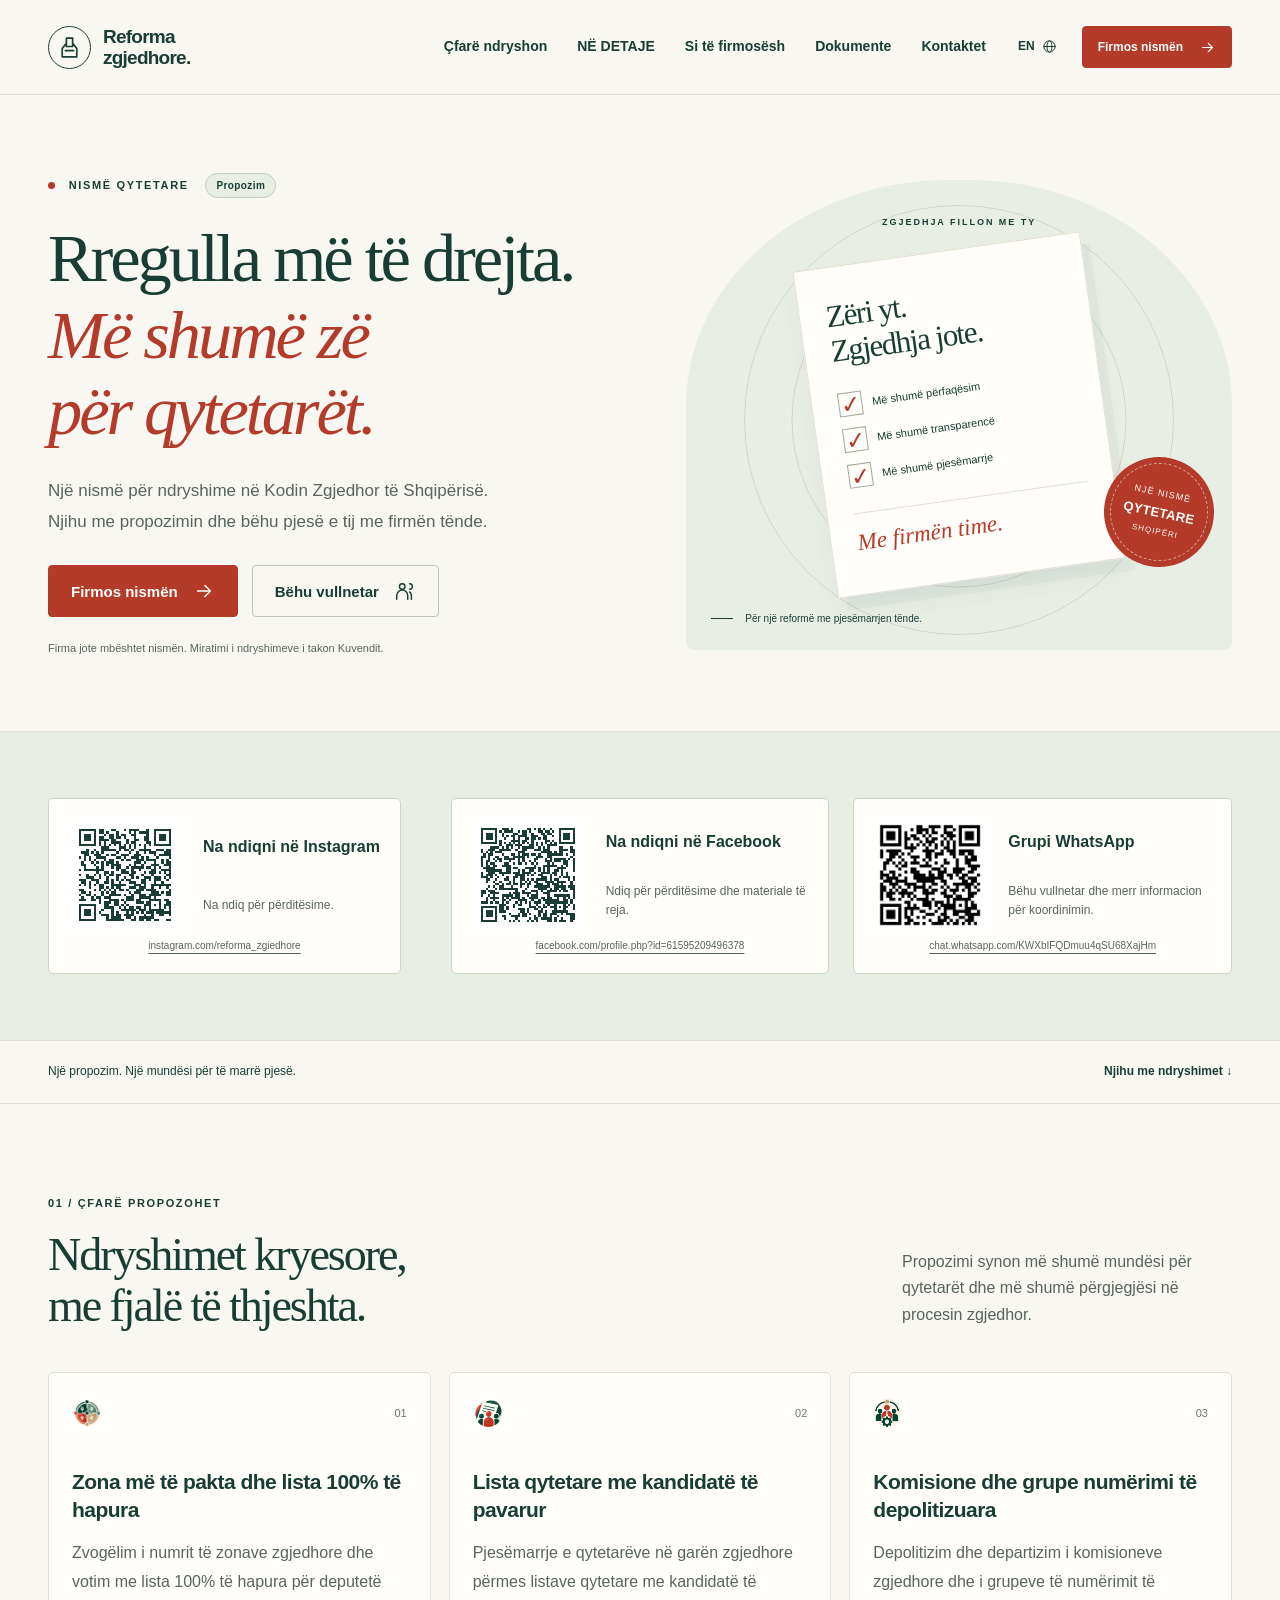
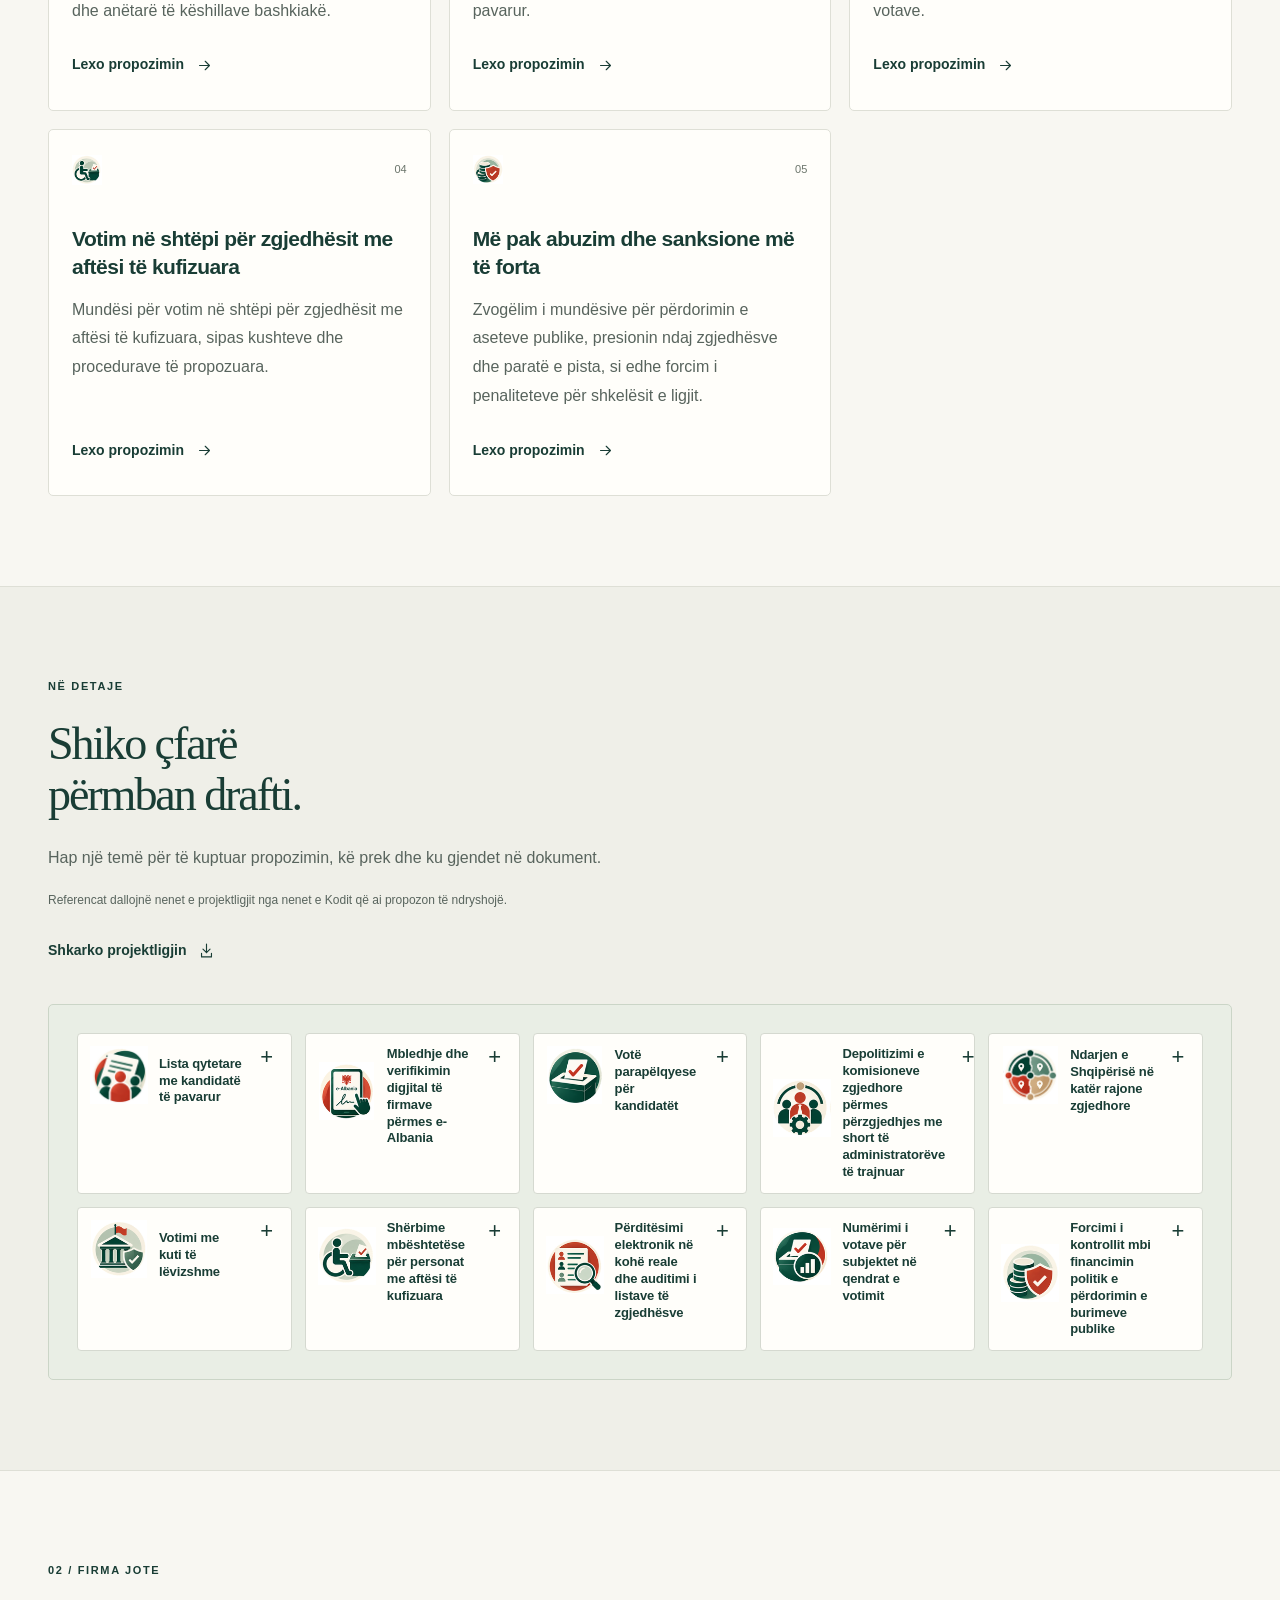
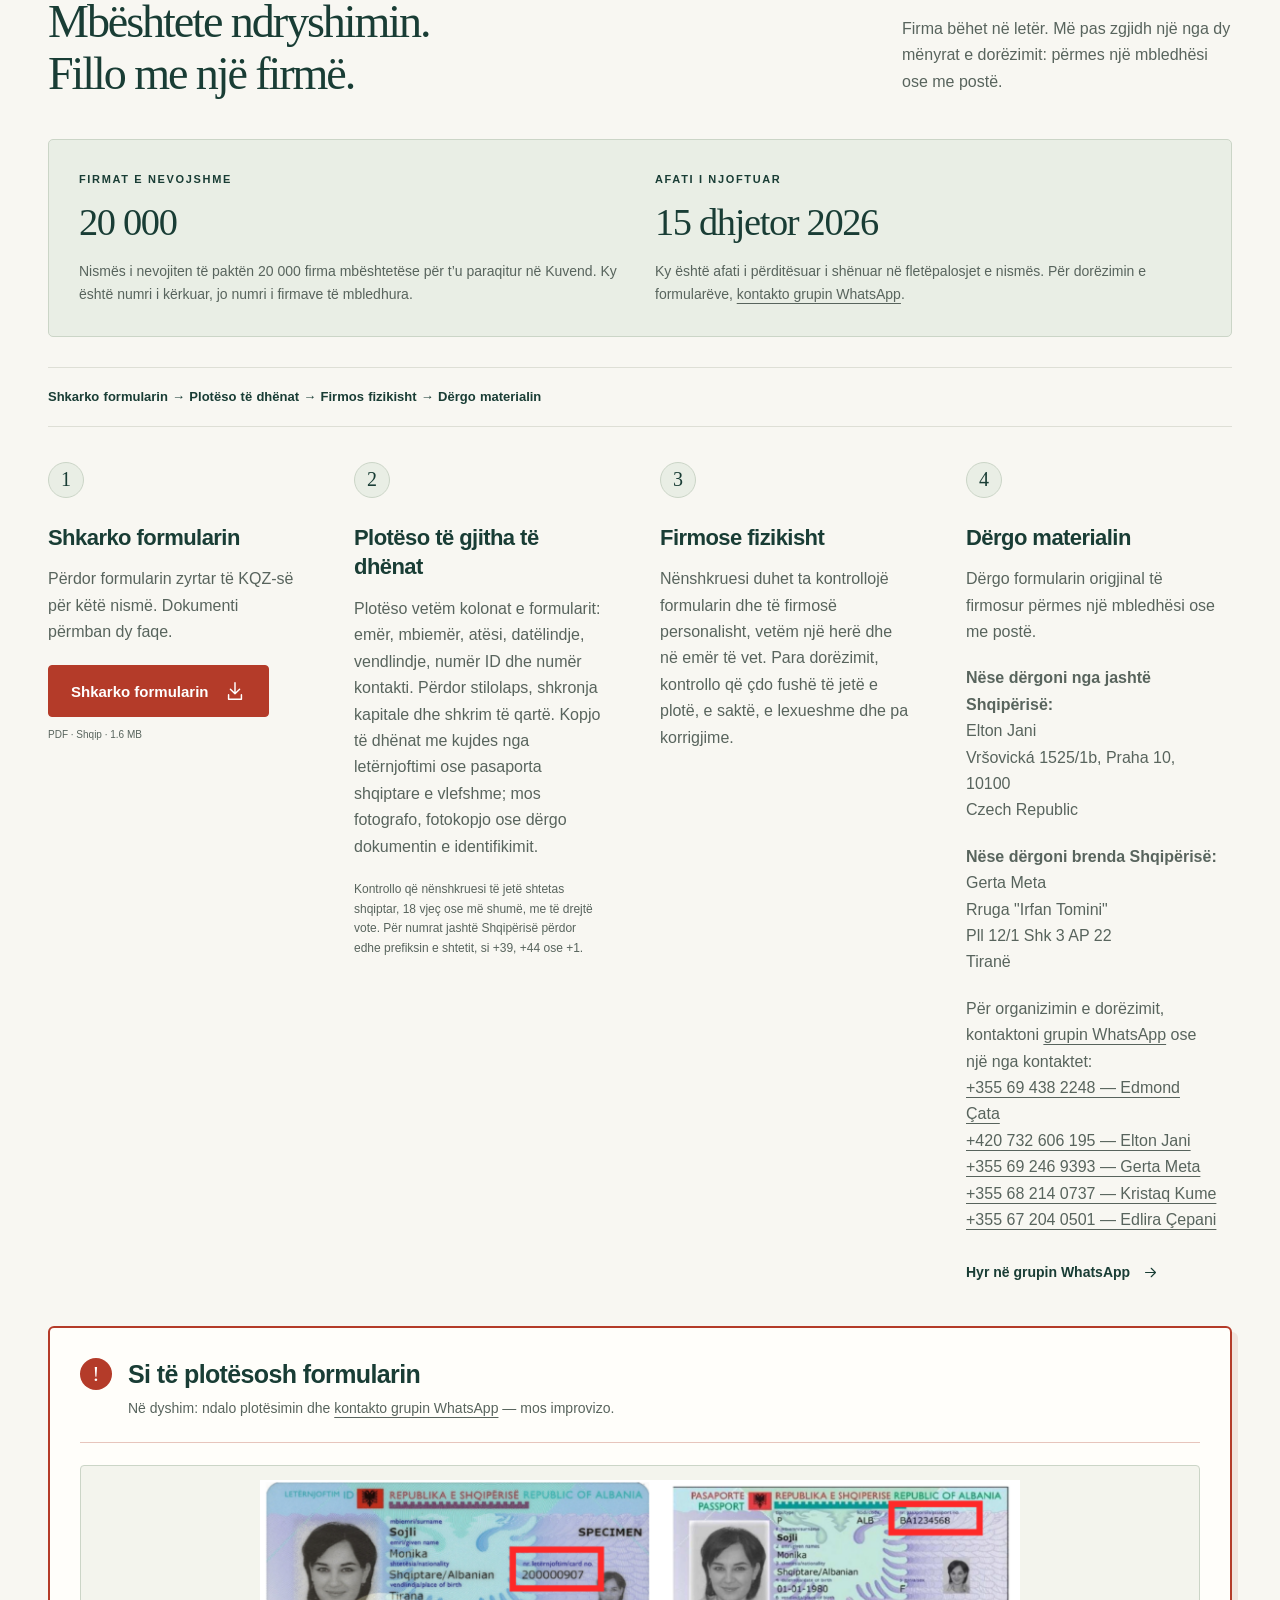
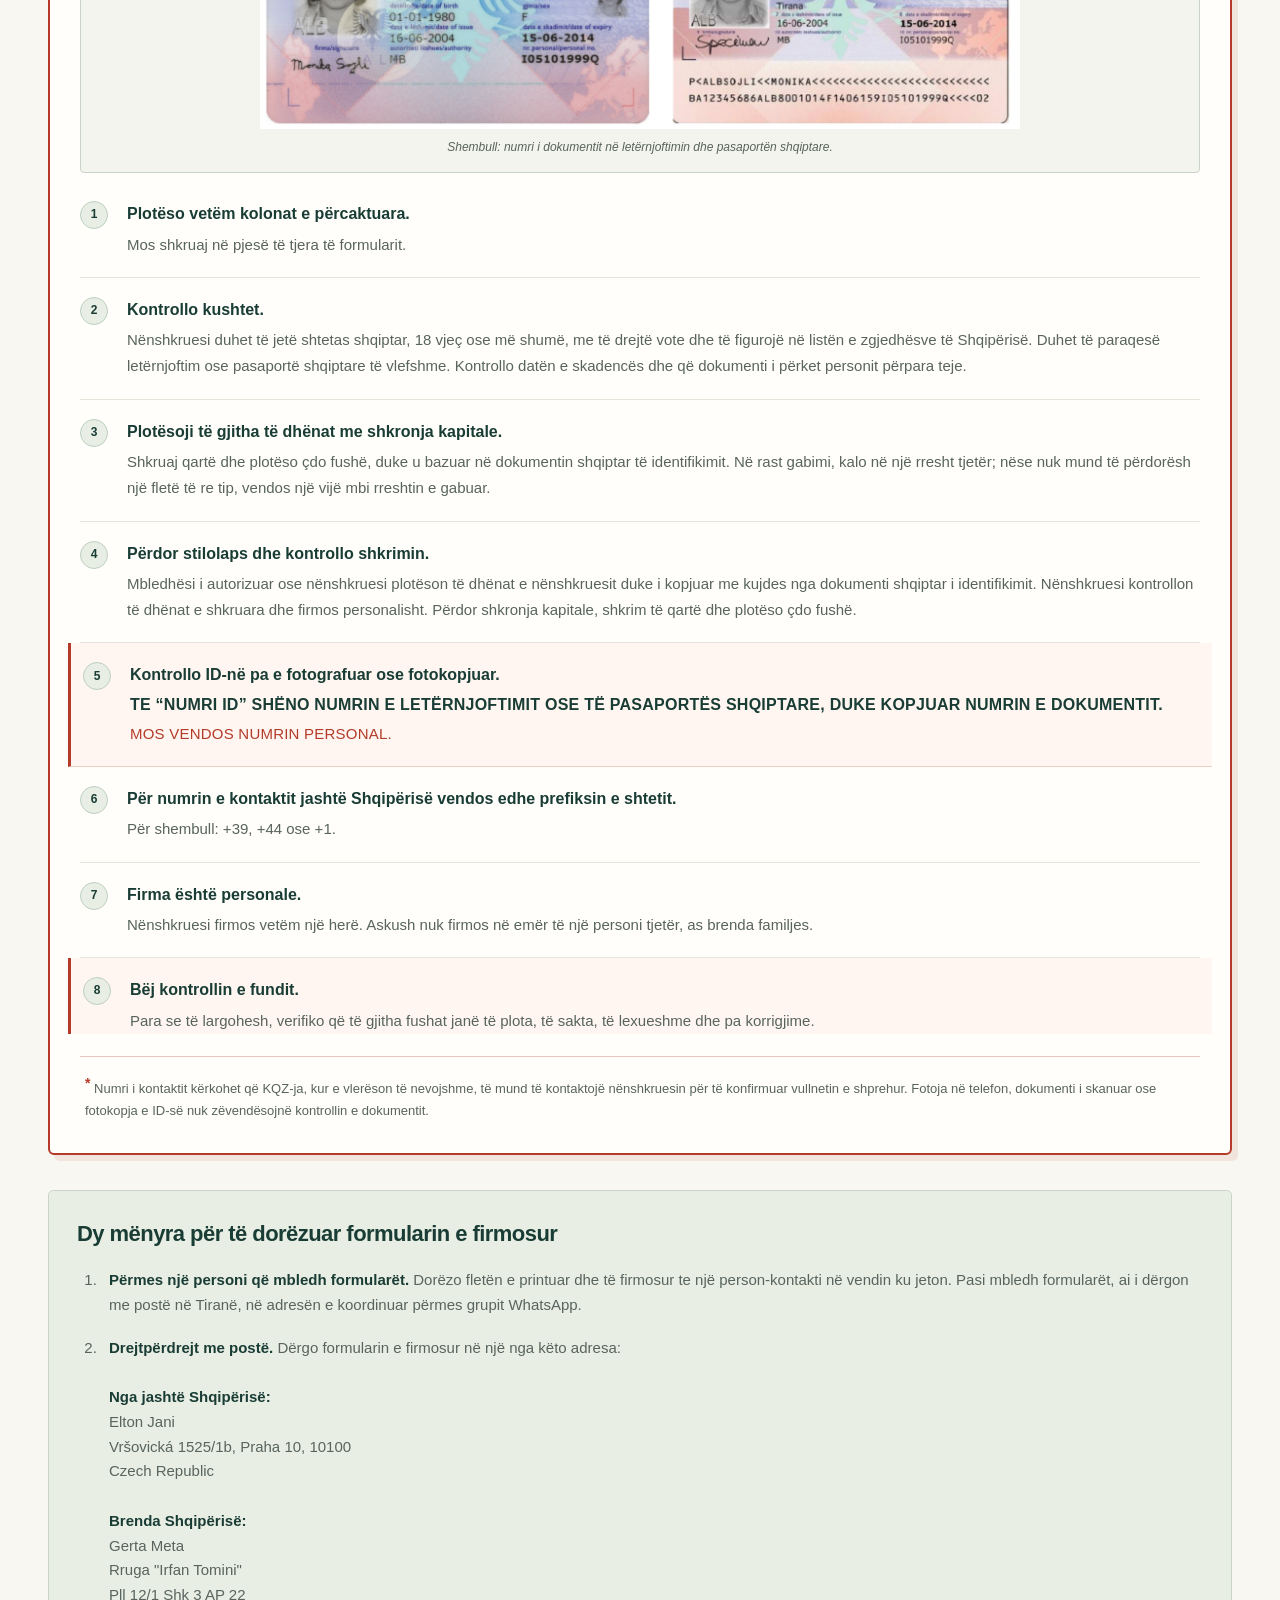
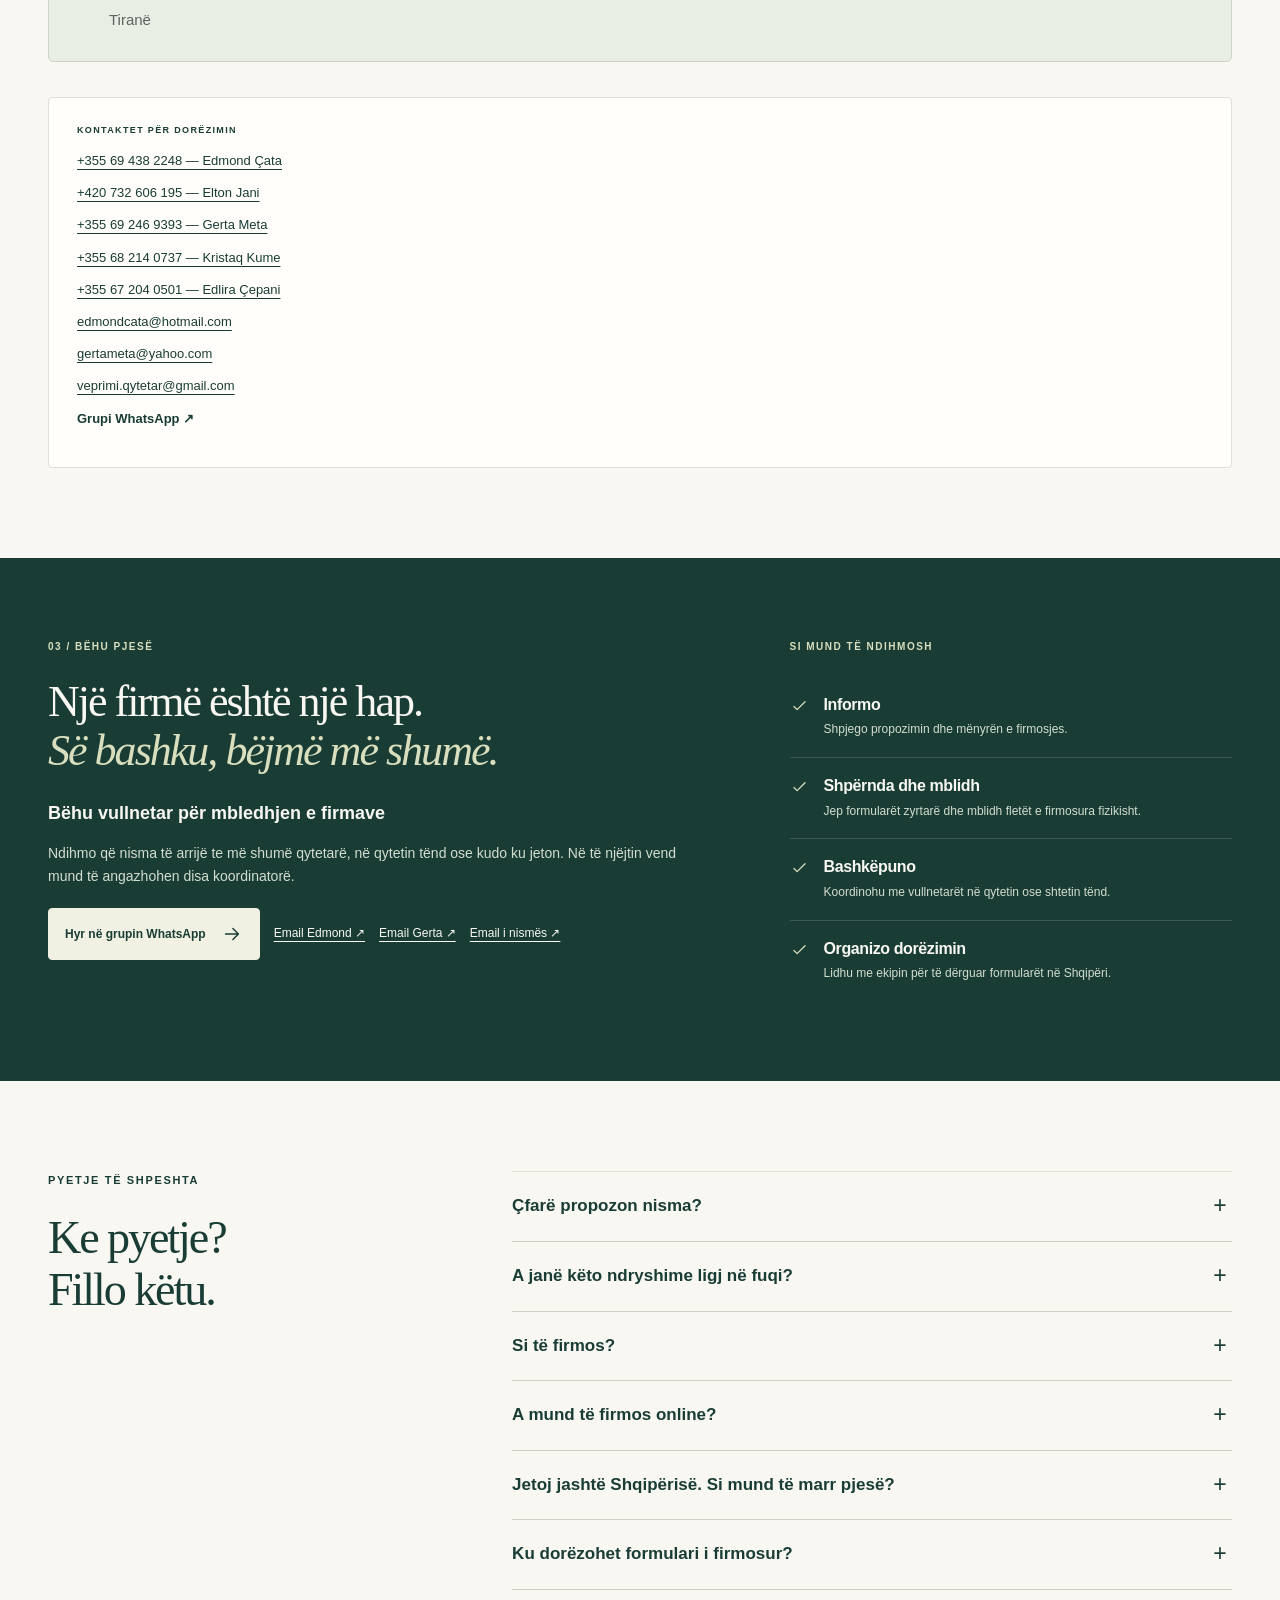
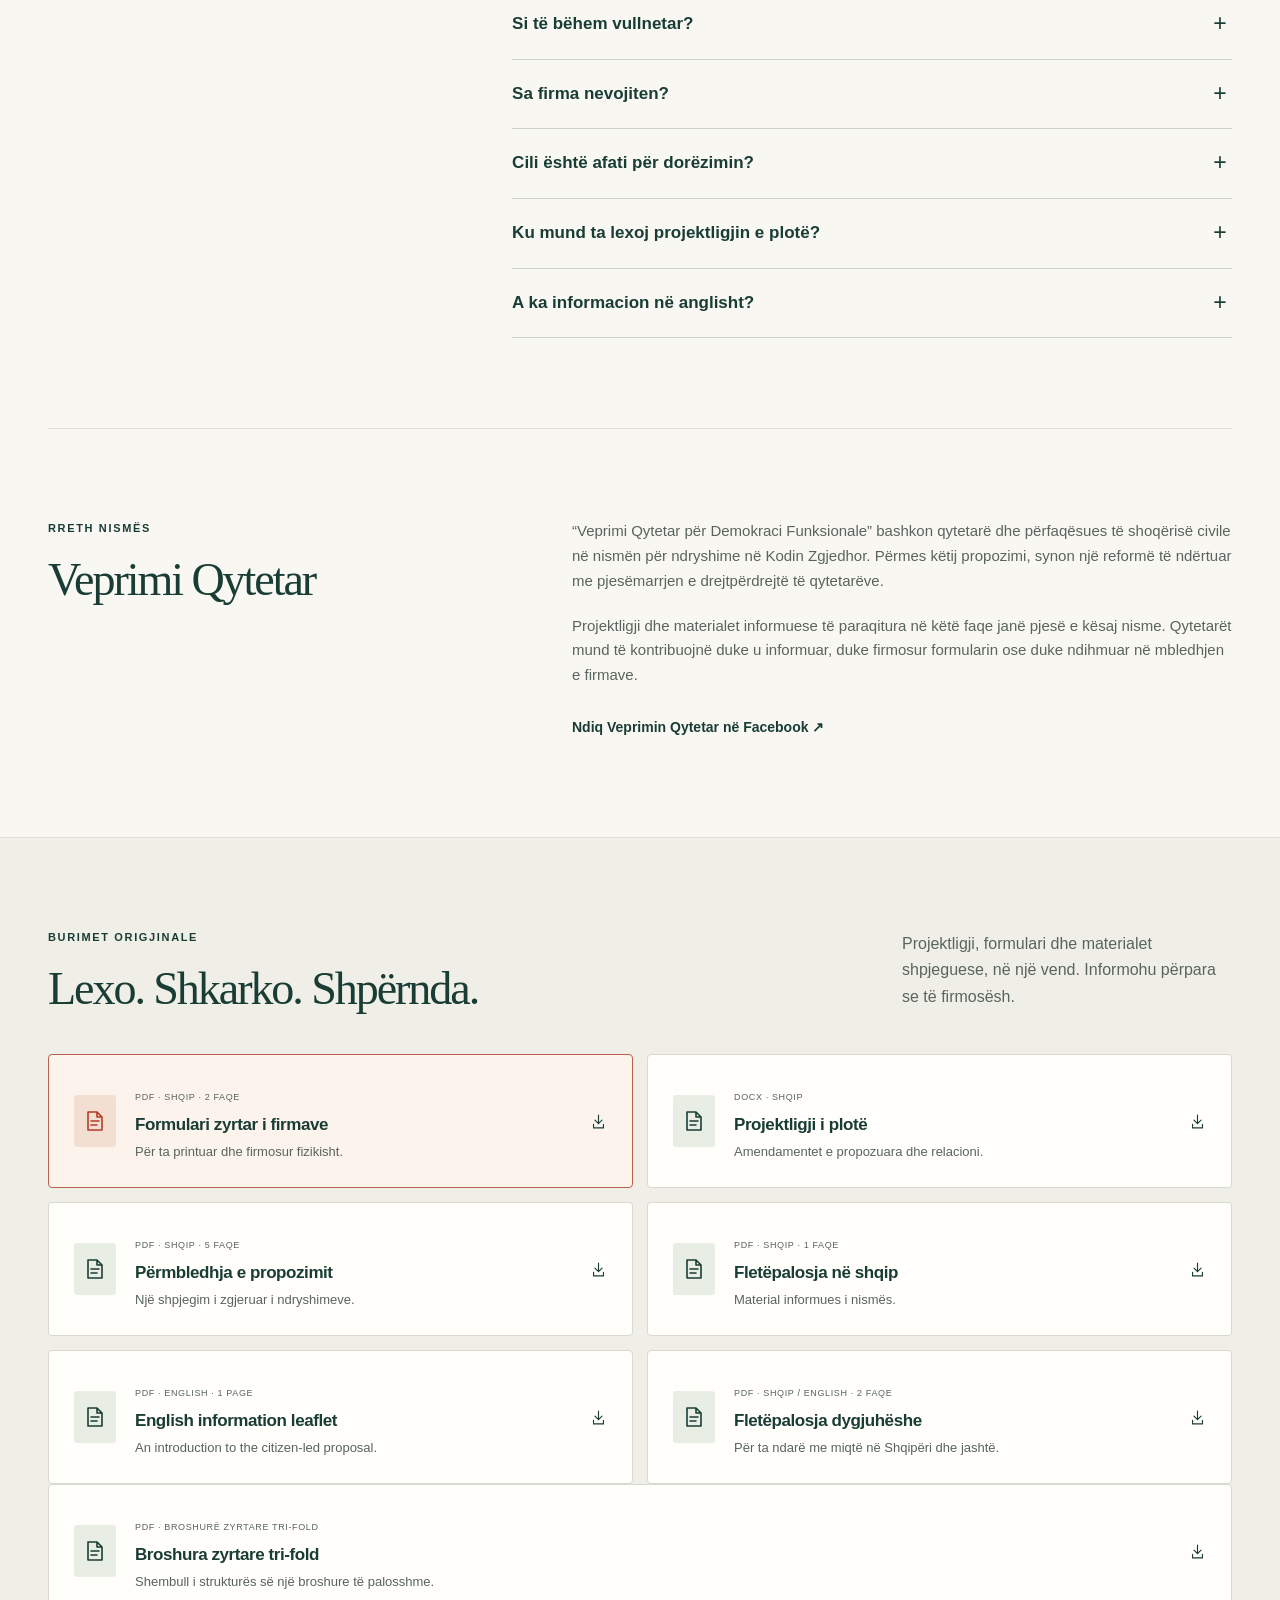
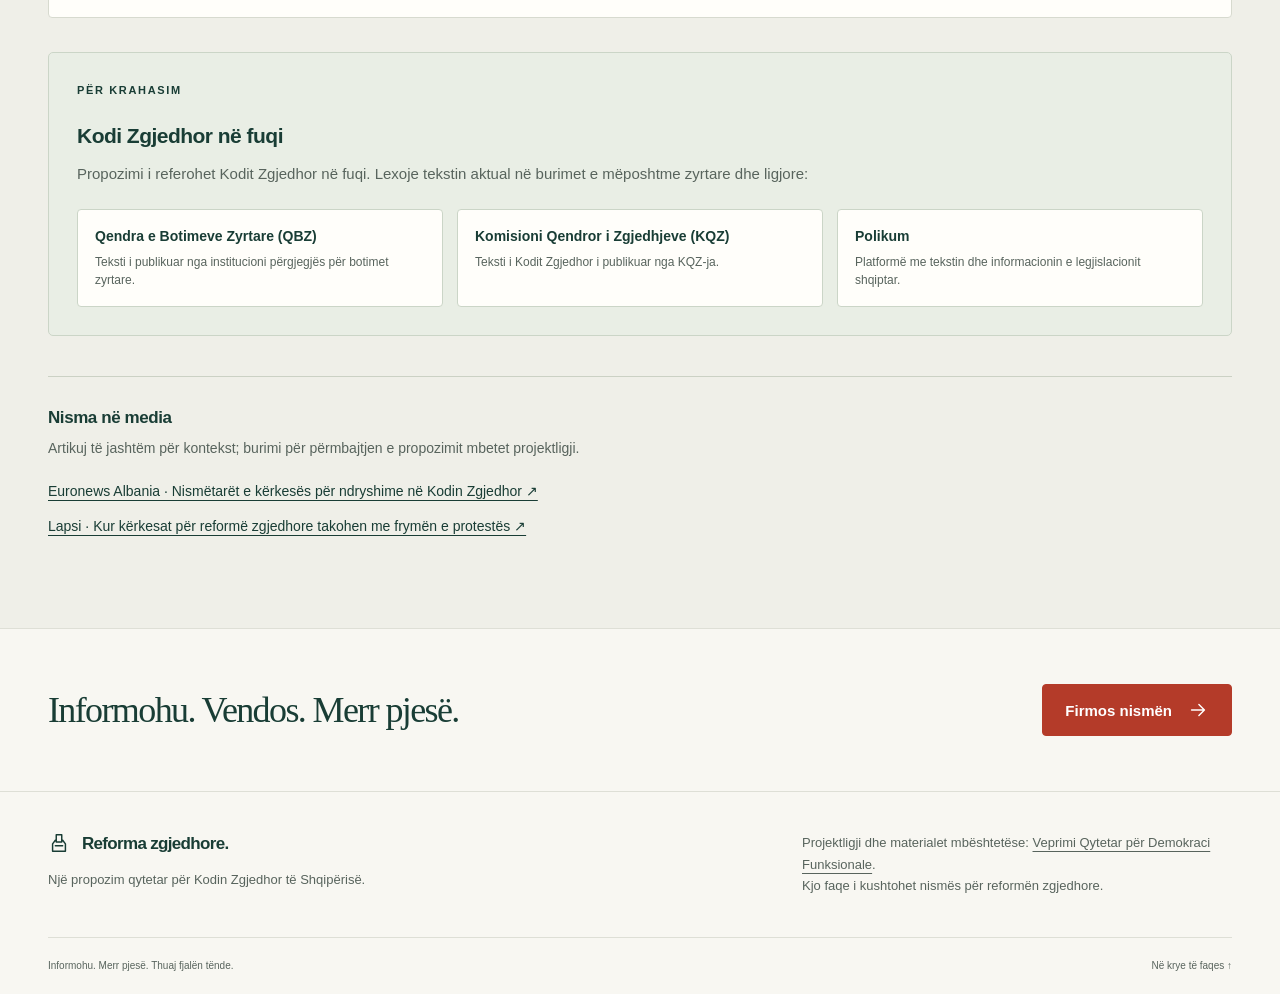
==== commit ed1ab2d5: "fix: explanations" ====
--- a/index.html
+++ b/index.html
@@ -6,7 +6,7 @@
 <body><a class="skip-link" href="#main">Kalo te përmbajtja</a>
 <header class="site-header">
 <div class="container header-inner"><a class="brand" href="#krye" aria-label="Reforma zgjedhore — kryefaqja"><span class="brand-mark"><svg class="icon" viewBox="0 0 24 24" fill="none" stroke="currentColor" stroke-width="1.6" stroke-linecap="round" stroke-linejoin="round" aria-hidden="true"><path d="m8 9-3 4v8h14v-8l-3-4M8 15h8M9 3h6v8H9z"/></svg></span><span>Reforma<span class="brand-second">zgjedhore.</span></span></a><button class="menu-toggle" aria-expanded="false" aria-controls="navigation" hidden>Menuja <span aria-hidden="true">☰</span></button>
-<nav id="navigation" aria-label="Navigimi kryesor"><a href="#ndryshimet">Çfarë ndryshon</a><a href="#firmos">Si të firmosësh</a><a href="#dokumente">Dokumente</a><a href="#kontaktet">Kontaktet</a>
+<nav id="navigation" aria-label="Navigimi kryesor"><a href="#ndryshimet">Çfarë ndryshon</a><a href="#propozimi">NË DETAJE</a><a href="#firmos">Si të firmosësh</a><a href="#dokumente">Dokumente</a><a href="#kontaktet">Kontaktet</a>
 </nav>
 <div class="header-actions"><a class="language" href="en.html" lang="en" hreflang="en" aria-label="Read the English overview">EN <svg class="icon" viewBox="0 0 24 24" fill="none" stroke="currentColor" stroke-width="1.6" stroke-linecap="round" stroke-linejoin="round" aria-hidden="true"><circle cx="12" cy="12" r="9"/><ellipse cx="12" cy="12" rx="4" ry="9"/><path d="M3 12h18"/></svg></a><a class="button small" href="#firmos">Firmos nismën <svg class="icon" viewBox="0 0 24 24" fill="none" stroke="currentColor" stroke-width="1.6" stroke-linecap="round" stroke-linejoin="round" aria-hidden="true"><path d="M5 12h14m-6-6 6 6-6 6"/></svg></a>
 </div>
@@ -50,8 +50,8 @@
 </div>
 </section><section class="qr-section" aria-label="Na ndiq dhe shpërnda">
 <div class="container"><div class="qr-grid">
-<div class="qr-card"><a class="qr-image-link" href="https://www.instagram.com/reforma_zgiedhore" target="_blank" rel="noopener"><img src="instagram-qr.svg" alt="Kodi QR për faqen Instagram të reformës zgjedhore"></a><strong>Instagrami i reformës zgjedhore</strong><span>Na ndiq për përditësime.</span><a class="qr-url" href="https://www.instagram.com/reforma_zgiedhore" target="_blank" rel="noopener">instagram.com/reforma_zgiedhore</a></div>
-<div class="qr-card"><a class="qr-image-link" href="https://www.facebook.com/profile.php?id=61595209496378" target="_blank" rel="noopener"><img src="facebook-qr.svg" alt="Kodi QR për faqen Facebook të Veprimi Qytetar"></a><strong>Veprimi Qytetar në Facebook</strong><span>Ndiq për përditësime dhe materiale të reja.</span><a class="qr-url" href="https://www.facebook.com/profile.php?id=61595209496378" target="_blank" rel="noopener">facebook.com/profile.php?id=61595209496378</a></div>
+<div class="qr-card"><a class="qr-image-link" href="https://www.instagram.com/reforma_zgiedhore" target="_blank" rel="noopener"><img src="instagram-qr.svg" alt="Kodi QR për faqen Instagram të reformës zgjedhore"></a><strong>Na ndiqni në Instagram</strong><span>Na ndiq për përditësime.</span><a class="qr-url" href="https://www.instagram.com/reforma_zgiedhore" target="_blank" rel="noopener">instagram.com/reforma_zgiedhore</a></div>
+<div class="qr-card"><a class="qr-image-link" href="https://www.facebook.com/profile.php?id=61595209496378" target="_blank" rel="noopener"><img src="facebook-qr.svg" alt="Kodi QR për faqen Facebook të Reformës Zgjedhore"></a><strong>Na ndiqni në Facebook</strong><span>Ndiq për përditësime dhe materiale të reja.</span><a class="qr-url" href="https://www.facebook.com/profile.php?id=61595209496378" target="_blank" rel="noopener">facebook.com/profile.php?id=61595209496378</a></div>
 <div class="qr-card"><a class="qr-image-link" href="https://chat.whatsapp.com/KWXbIFQDmuu4qSU68XajHm" target="_blank" rel="noopener"><img src="whatsapp-qr.png" alt="Kodi QR për grupin WhatsApp të vullnetarëve"></a><strong>Grupi WhatsApp</strong><span>Bëhu vullnetar dhe merr informacion për koordinimin.</span><a class="qr-url" href="https://chat.whatsapp.com/KWXbIFQDmuu4qSU68XajHm" target="_blank" rel="noopener">chat.whatsapp.com/KWXbIFQDmuu4qSU68XajHm</a></div>
 </div></div>
 </section>
@@ -133,70 +133,70 @@
 <img src="Website/Logo/lista%20qytetare.png" alt="Logo për listat qytetare">
 <span class="summary-point-title">Lista qytetare me kandidatë të pavarur</span><span class="expand" aria-hidden="true">+</span>
 </summary>
-<div class="summary-point-detail"><p>Drafti njeh lista qytetare me një ose më shumë kandidatë për Kuvendin dhe këshillat bashkiakë, për të zgjeruar mundësitë e përfaqësimit jashtë strukturave partiake.</p></div>
+<div class="summary-point-detail"><p>Lista qytetare me kandidatë të pavarur është një listë e krijuar nga qytetarët, me një ose më shumë kandidatë që nuk përfaqësojnë parti politike. Votat e kandidatëve të së njëjtës listë llogariten së bashku për atë listë në rajonin përkatës; nuk bashkohen automatikisht votat e të gjitha listave të pavarura në vend. Nëse lista fiton mandate, ato u jepen kandidatëve me më shumë vota parapëlqyese, duke respektuar edhe rregullat për përfaqësimin gjinor. Për regjistrimin e listës kërkohen firma mbështetëse, ndërsa pragu i votave për fitimin e mandatit duhet të përcaktohet sipas rregullave përfundimtare.<span class="source-reference"><strong>Burimi:</strong> projektligji, nenet 3, 17, 36 dhe 38–41. Kodi Zgjedhor: nenet 2, pika 10.1; 26; 63; 67; 69–72.</span></p></div>
 </details>
 <details class="summary-point">
 <summary>
 <img src="Website/Logo/e-albania.png" alt="Logo për mbledhjen dhe verifikimin digjital të firmave përmes e-Albania">
 <span class="summary-point-title">Mbledhje dhe verifikimin digjital të firmave përmes e-Albania</span><span class="expand" aria-hidden="true">+</span>
 </summary>
-<div class="summary-point-detail"><p>Propozohet një platformë digjitale për mbledhjen dhe verifikimin e firmave për kandidime qytetare, përmes identifikimit në e-Albania. Për këtë nismë, formulari i mbështetjes mbetet fizik.</p></div>
+<div class="summary-point-detail"><p>Propozohet një platformë digjitale për mbledhjen dhe verifikimin e firmave për kandidime qytetare, përmes identifikimit në e-Albania. Për këtë nismë, formulari i mbështetjes mbetet fizik.<span class="source-reference"><strong>Burimi:</strong> projektligji, nenet 38 dhe 39. Kodi Zgjedhor: nenet 69 dhe 70, në pjesët për mbledhjen e firmave dhe identifikimin përmes e-Albania.</span></p></div>
 </details>
 <details class="summary-point">
 <summary>
 <img src="Website/Logo/vote%20parapelqyese.png" alt="Logo për votën parapëlqyese">
 <span class="summary-point-title">Votë parapëlqyese për kandidatët</span><span class="expand" aria-hidden="true">+</span>
 </summary>
-<div class="summary-point-detail"><p>Zgjedhësi mund të shprehë parapëlqimin për një kandidat dhe listat mund të rirenditen sipas votave të kandidatëve, sipas rregullave të draftit.</p></div>
+<div class="summary-point-detail"><p>Zgjedhësi mund të shprehë parapëlqimin për një kandidat dhe listat mund të rirenditen sipas votave të kandidatëve, sipas rregullave të draftit.<span class="source-reference"><strong>Burimi:</strong> projektligji, nenet 9, 37, 63, 72, 79 dhe 81. Kodi Zgjedhor: nenet 3, pika 4.1; 67; 106; 116; 162–163 dhe 166.</span></p></div>
 </details>
 <details class="summary-point">
 <summary>
 <img src="Website/Logo/depolitizim.png" alt="Logo për depolitizimin e komisioneve zgjedhore">
 <span class="summary-point-title">Depolitizimi e komisioneve zgjedhore përmes përzgjedhjes me short të administratorëve të trajnuar</span><span class="expand" aria-hidden="true">+</span>
 </summary>
-<div class="summary-point-detail"><p>Komisionet dhe grupet e numërimit parashikohen të përzgjidhen me short, me trajnim, certifikim dhe kritere profesionale, për një administratë më pak të varur nga partitë.</p></div>
+<div class="summary-point-detail"><p>Komisionet dhe grupet e numërimit parashikohen të përzgjidhen me short, me trajnim, certifikim dhe kritere profesionale, për një administratë më pak të varur nga partitë.<span class="source-reference"><strong>Burimi:</strong> projektligji, nenet 19–24 dhe 56. Kodi Zgjedhor: nenet 29, 31, 32, 33, 36, 38 dhe 95.</span></p></div>
 </details>
 <details class="summary-point">
 <summary>
 <img src="Website/Logo/ndarje%20rajone.png" alt="Logo për katër rajonet zgjedhore">
 <span class="summary-point-title">Ndarjen e Shqipërisë në katër rajone zgjedhore</span><span class="expand" aria-hidden="true">+</span>
 </summary>
-<div class="summary-point-detail"><p>Drafti propozon katër rajone zgjedhore dhe shpërndarje mandatesh në nivel rajonal, sipas metodës së përshkruar në projektligj.</p></div>
+<div class="summary-point-detail"><p>Drafti propozon katër rajone zgjedhore dhe shpërndarje mandatesh në nivel rajonal, sipas metodës së përshkruar në projektligj.<span class="source-reference"><strong>Burimi:</strong> projektligji, nenet 4, 5, 18, 42, 43 dhe 77–79. Kodi Zgjedhor: nenet 2, pika 24/1 dhe 25; 27; 74; 76; 162–163.</span></p></div>
 </details>
 <details class="summary-point">
 <summary>
 <img src="Website/Logo/kontroll.png" alt="Logo për kontrollin e votimit me kuti të lëvizshme">
 <span class="summary-point-title">Votimi me kuti të lëvizshme</span><span class="expand" aria-hidden="true">+</span>
 </summary>
-<div class="summary-point-detail"><p>Parashikohen procedura për votim me kuti të lëvizshme për zgjedhësit që plotësojnë kushtet dhe kërkojnë këtë shërbim.</p></div>
+<div class="summary-point-detail"><p>Parashikohen procedura për votim me kuti të lëvizshme për zgjedhësit që plotësojnë kushtet dhe kërkojnë këtë shërbim.<span class="source-reference"><strong>Burimi:</strong> projektligji, nenet 2, 26, 30–35, 55, 65 dhe 69. Kodi Zgjedhor: nenet 2, pikat 6.1–6.2; 43/1; 46, pika 4; 57/1–57/4; 93; 110/1 dhe 114/1.</span></p></div>
 </details>
 <details class="summary-point">
 <summary>
 <img src="Website/Logo/aftesi%20te%20kufizuara.png" alt="Logo për shërbimet mbështetëse për personat me aftësi të kufizuara">
 <span class="summary-point-title">Shërbime mbështetëse për personat me aftësi të kufizuara</span><span class="expand" aria-hidden="true">+</span>
 </summary>
-<div class="summary-point-detail"><p>Propozohen mjete ndihmëse, informacion i përshtatur dhe asistencë, duke ruajtur fshehtësinë dhe integritetin e votës.</p></div>
+<div class="summary-point-detail"><p>Propozohen mjete ndihmëse, informacion i përshtatur dhe asistencë, duke ruajtur fshehtësinë dhe integritetin e votës.<span class="source-reference"><strong>Burimi:</strong> projektligji, nenet 6, 14, 15, 33 dhe 64–65. Kodi Zgjedhor: nenet 2, pikat 32–33; 19; 57/2–57/3; 108 dhe 110/1.</span></p></div>
 </details>
 <details class="summary-point">
 <summary>
 <img src="Website/Logo/perditesimi%20elektronik.png" alt="Logo për përditësimin elektronik dhe auditimin e listave të zgjedhësve">
 <span class="summary-point-title">Përditësimi elektronik në kohë reale dhe auditimi i listave të zgjedhësve</span><span class="expand" aria-hidden="true">+</span>
 </summary>
-<div class="summary-point-detail"><p>Regjistri i zgjedhësve propozohet të përditësohet elektronikisht në kohë reale dhe të auditohet periodikisht nga një institucion i pavarur.</p></div>
+<div class="summary-point-detail"><p>Regjistri i zgjedhësve propozohet të përditësohet elektronikisht në kohë reale dhe të auditohet periodikisht nga një institucion i pavarur.<span class="source-reference"><strong>Burimi:</strong> projektligji, nenet 27–35. Kodi Zgjedhor: nenet 44; 45/1; 46; 57; 57/1–57/4.</span></p></div>
 </details>
 <details class="summary-point">
 <summary>
 <img src="Website/Logo/numerimi%20i%20votave.png" alt="Logo për numërimin e votave në qendrat e votimit">
 <span class="summary-point-title">Numërimi i votave për subjektet në qendrat e votimit</span><span class="expand" aria-hidden="true">+</span>
 </summary>
-<div class="summary-point-detail"><p>Votat për subjektet zgjedhore propozohet të numërohen në qendrën e votimit menjëherë pas mbylljes së votimit, me procedura kontrolli dhe publikimi.</p></div>
+<div class="summary-point-detail"><p>Votat për subjektet zgjedhore propozohet të numërohen në qendrën e votimit menjëherë pas mbylljes së votimit, me procedura kontrolli dhe publikimi.<span class="source-reference"><strong>Burimi:</strong> projektligji, nenet 7, 25, 66–73. Kodi Zgjedhor: nenet 42; 113; 113/1–113/2; 114/1–114/2; 116–117.</span></p></div>
 </details>
 <details class="summary-point">
 <summary>
 <img src="Website/Logo/forcimi%20i%20kontrollit.png" alt="Logo për kontrollin e financimit politik dhe burimeve publike">
 <span class="summary-point-title">Forcimi i kontrollit mbi financimin politik e përdorimin e burimeve publike</span><span class="expand" aria-hidden="true">+</span>
 </summary>
-<div class="summary-point-detail"><p>Propozohen kontroll më i fortë i financimit politik, kufizime për përdorimin e burimeve publike dhe masa kundër shkeljeve.</p></div>
+<div class="summary-point-detail"><p>Propozohen kontroll më i fortë i financimit politik, kufizime për përdorimin e burimeve publike dhe masa kundër shkeljeve.<span class="source-reference"><strong>Burimi:</strong> projektligji, nenet 11–13, 49–54 dhe 75–86. Kodi Zgjedhor: nenet 12; 16/1; 88; 88/1; 91; 92/4; 92/6–92/7; 123/2–123/3; 171–173.</span></p></div>
 </details>
 </div>
 </div>
@@ -316,14 +316,7 @@
 <div class="contact-line"><a href="mailto:veprimi.qytetar@gmail.com">veprimi.qytetar@gmail.com</a></div>
 <div class="contact-line"><a class="contact-whatsapp" href="https://chat.whatsapp.com/KWXbIFQDmuu4qSU68XajHm" target="_blank" rel="noopener">Grupi WhatsApp ↗</a></div>
 </div>
-<aside class="diaspora-note"><svg class="icon" viewBox="0 0 24 24" fill="none" stroke="currentColor" stroke-width="1.6" stroke-linecap="round" stroke-linejoin="round" aria-hidden="true"><circle cx="12" cy="12" r="9"/><ellipse cx="12" cy="12" rx="4" ry="9"/><path d="M3 12h18"/></svg>
-<div>
-<h3>Jashtë Shqipërisë? Mund të kontribuosh edhe ti.
-</h3>
-<p>Shtetasit shqiptarë me të drejtë vote mund të firmosin edhe nga jashtë. Mund ta dorëzosh formularin përmes një mbledhësi lokal ose me postë, pasi ta kesh firmosur fizikisht. Për organizimin e dorëzimit, përdor <a href="https://chat.whatsapp.com/KWXbIFQDmuu4qSU68XajHm" target="_blank" rel="noopener">grupin WhatsApp</a>. Kjo faqe nuk mbledh firma online.
-</p>
-</div>
-</aside>
+
 </section>
 <section class="volunteer-section" id="vullnetar">
 <div class="container volunteer-layout">
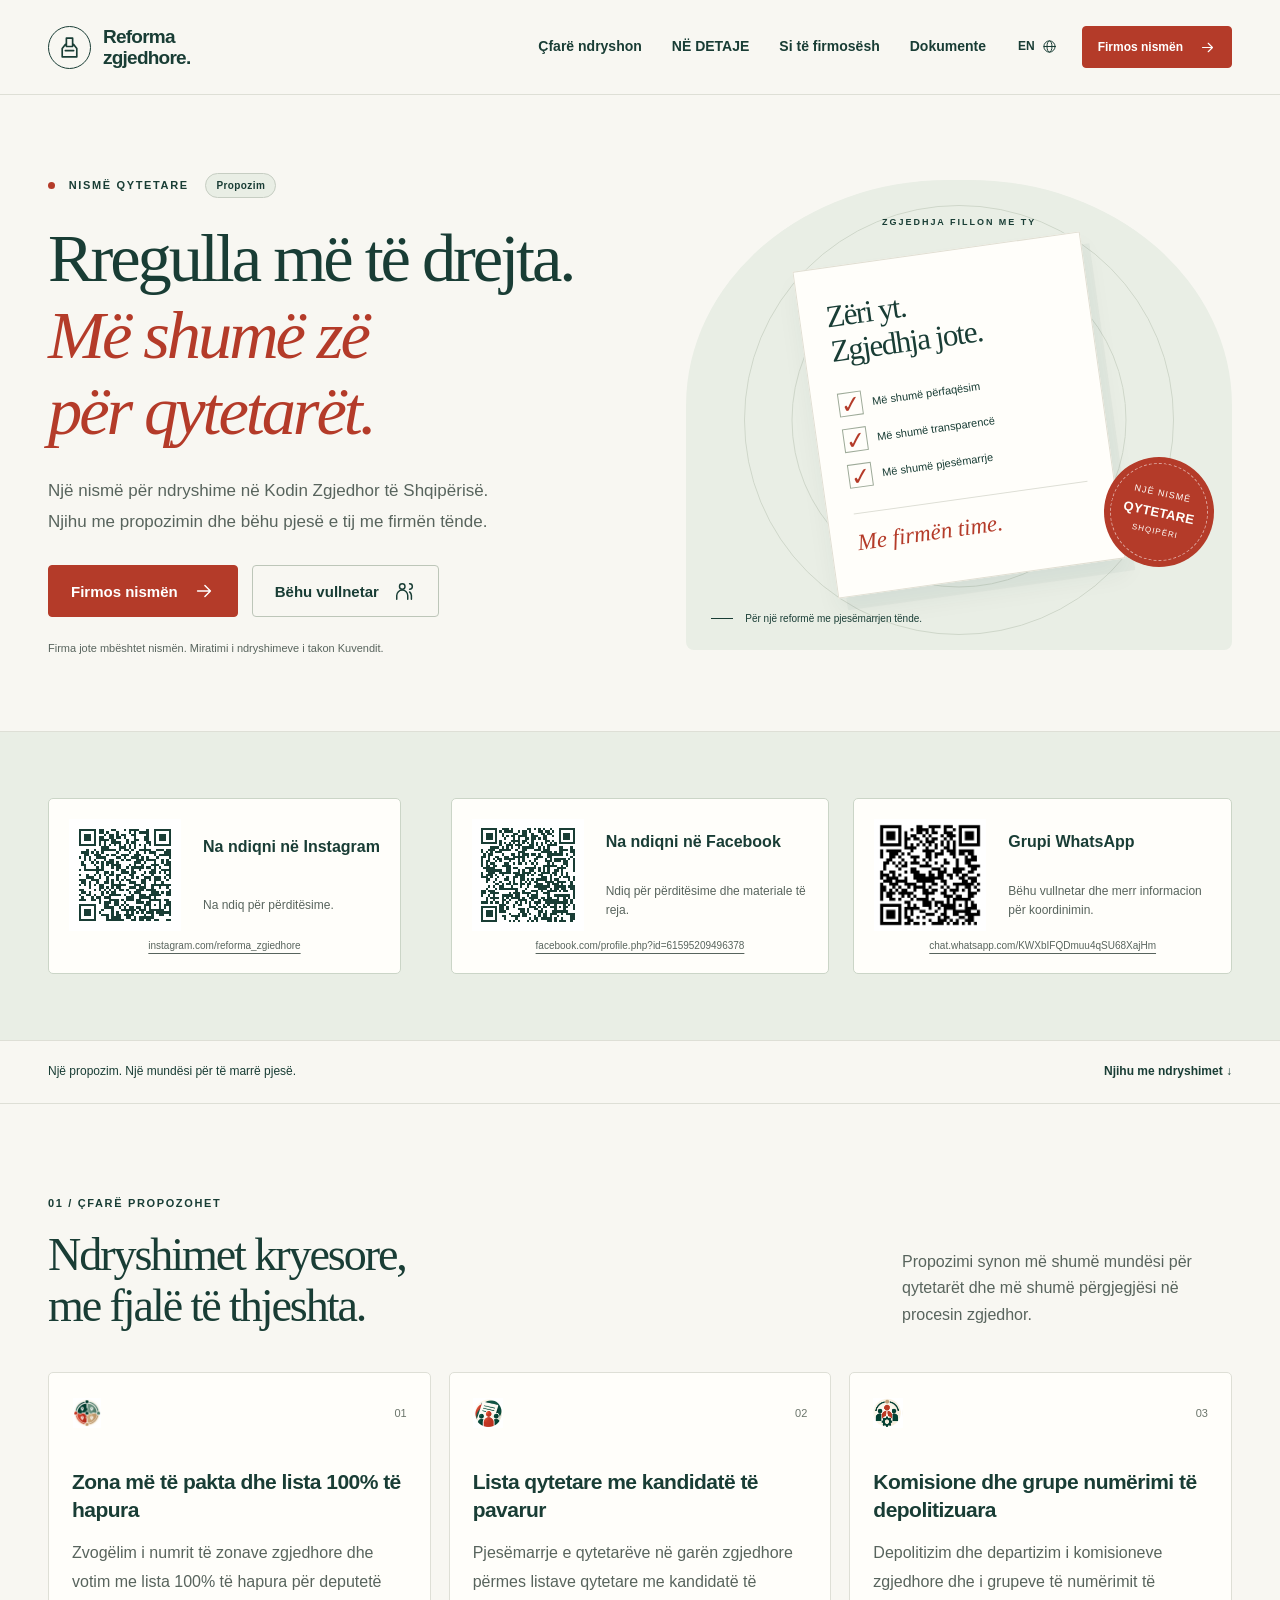
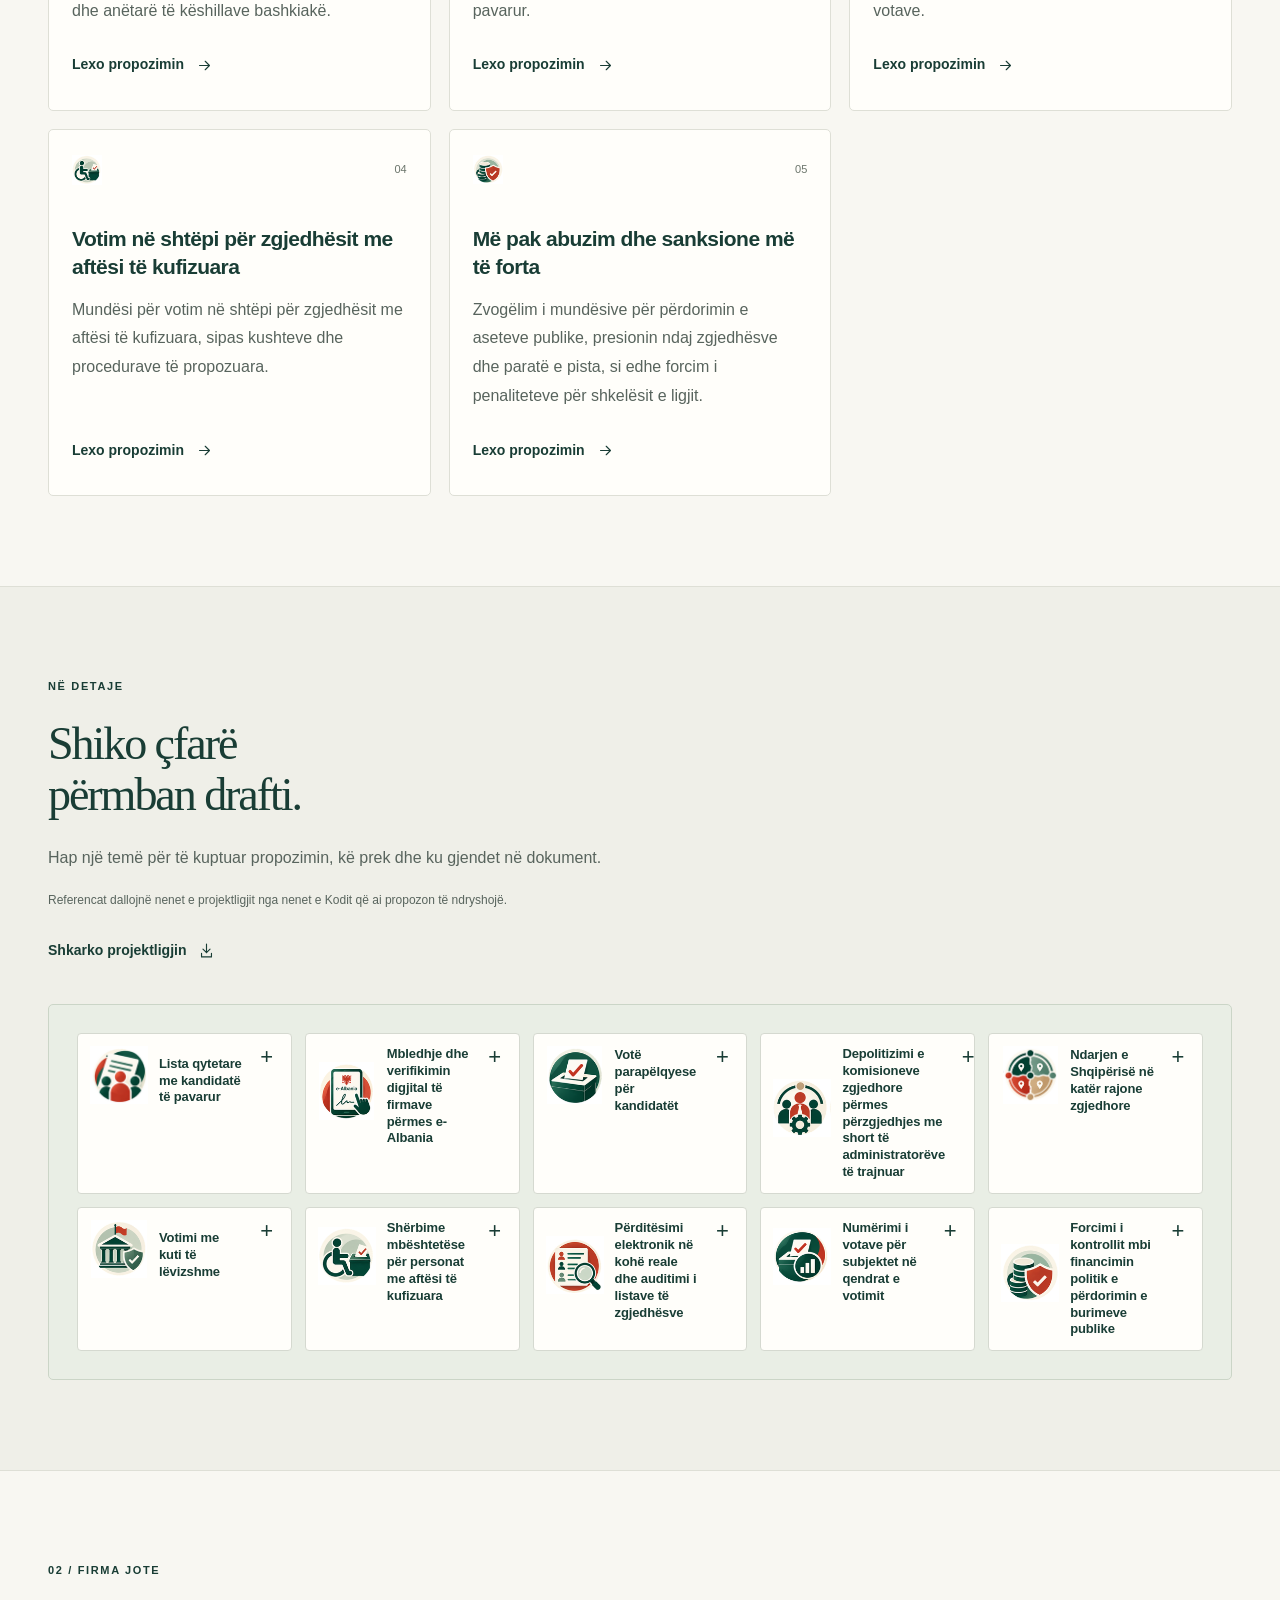
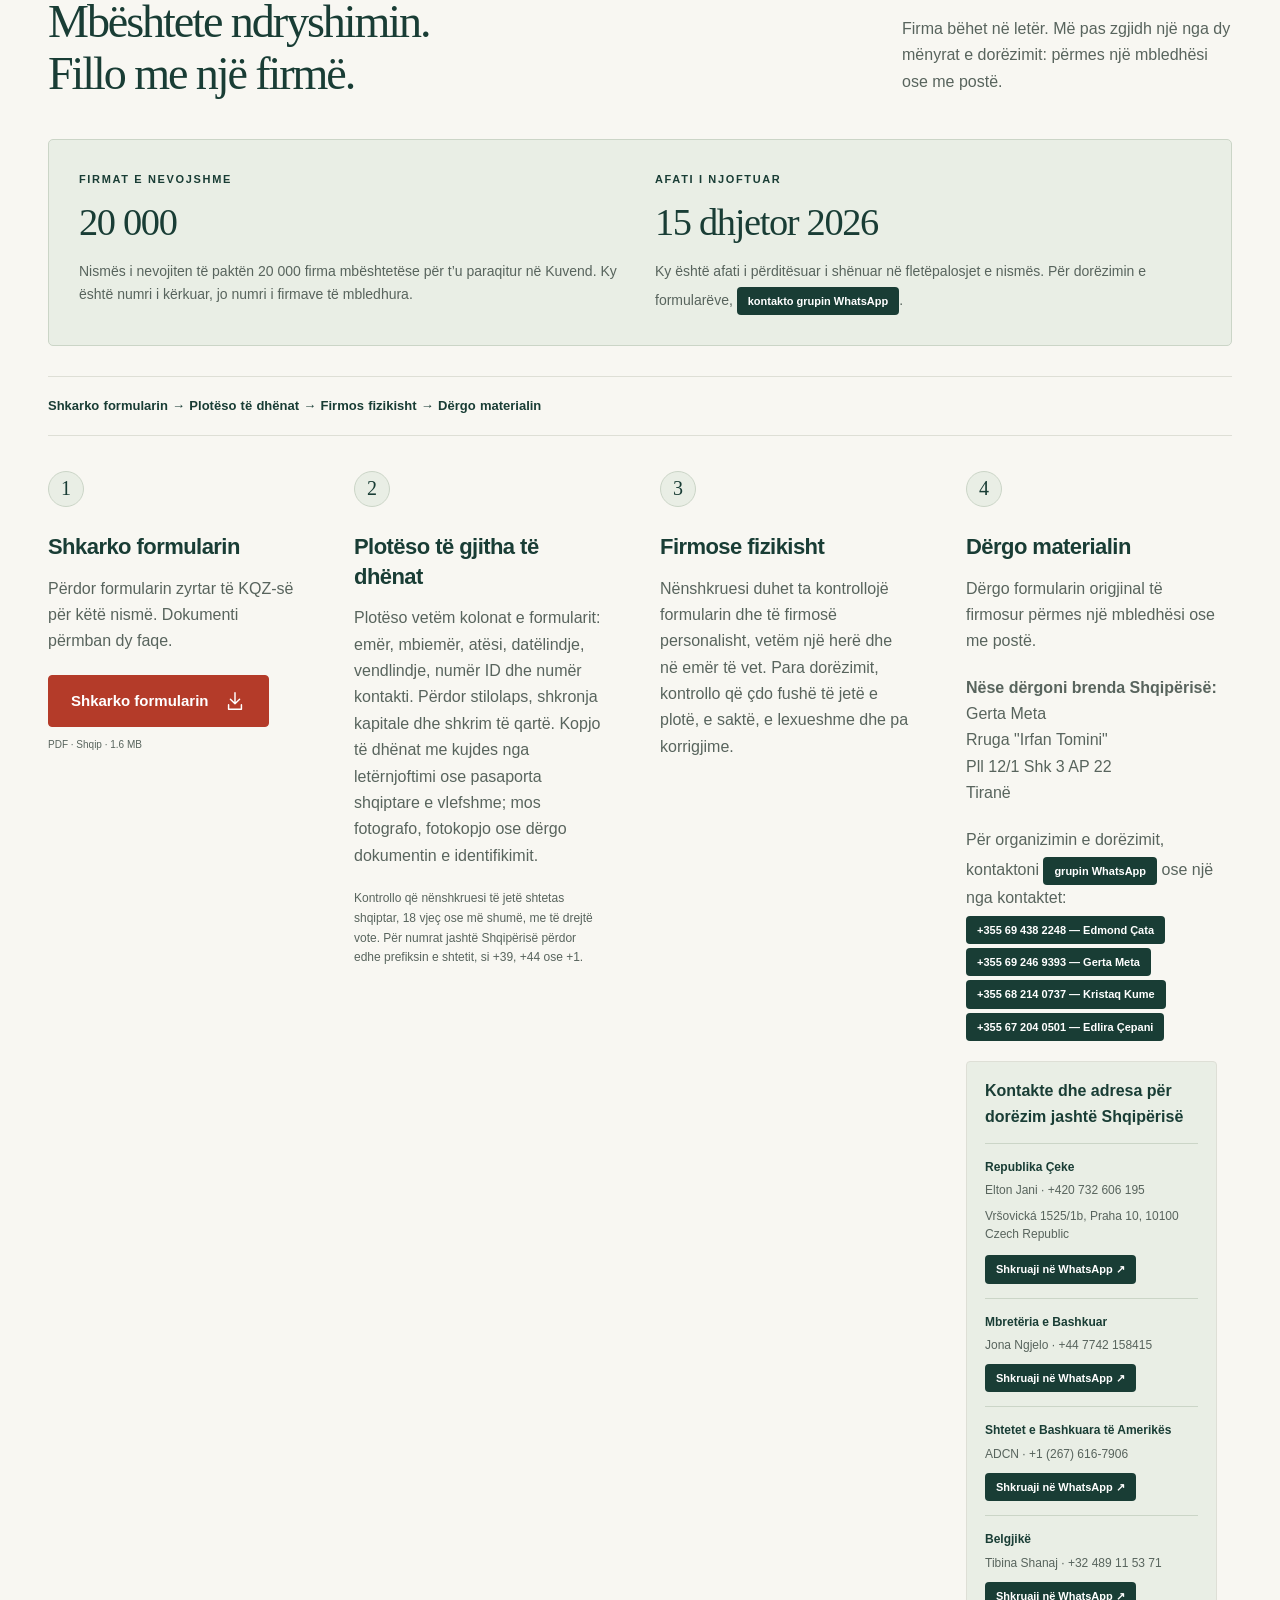
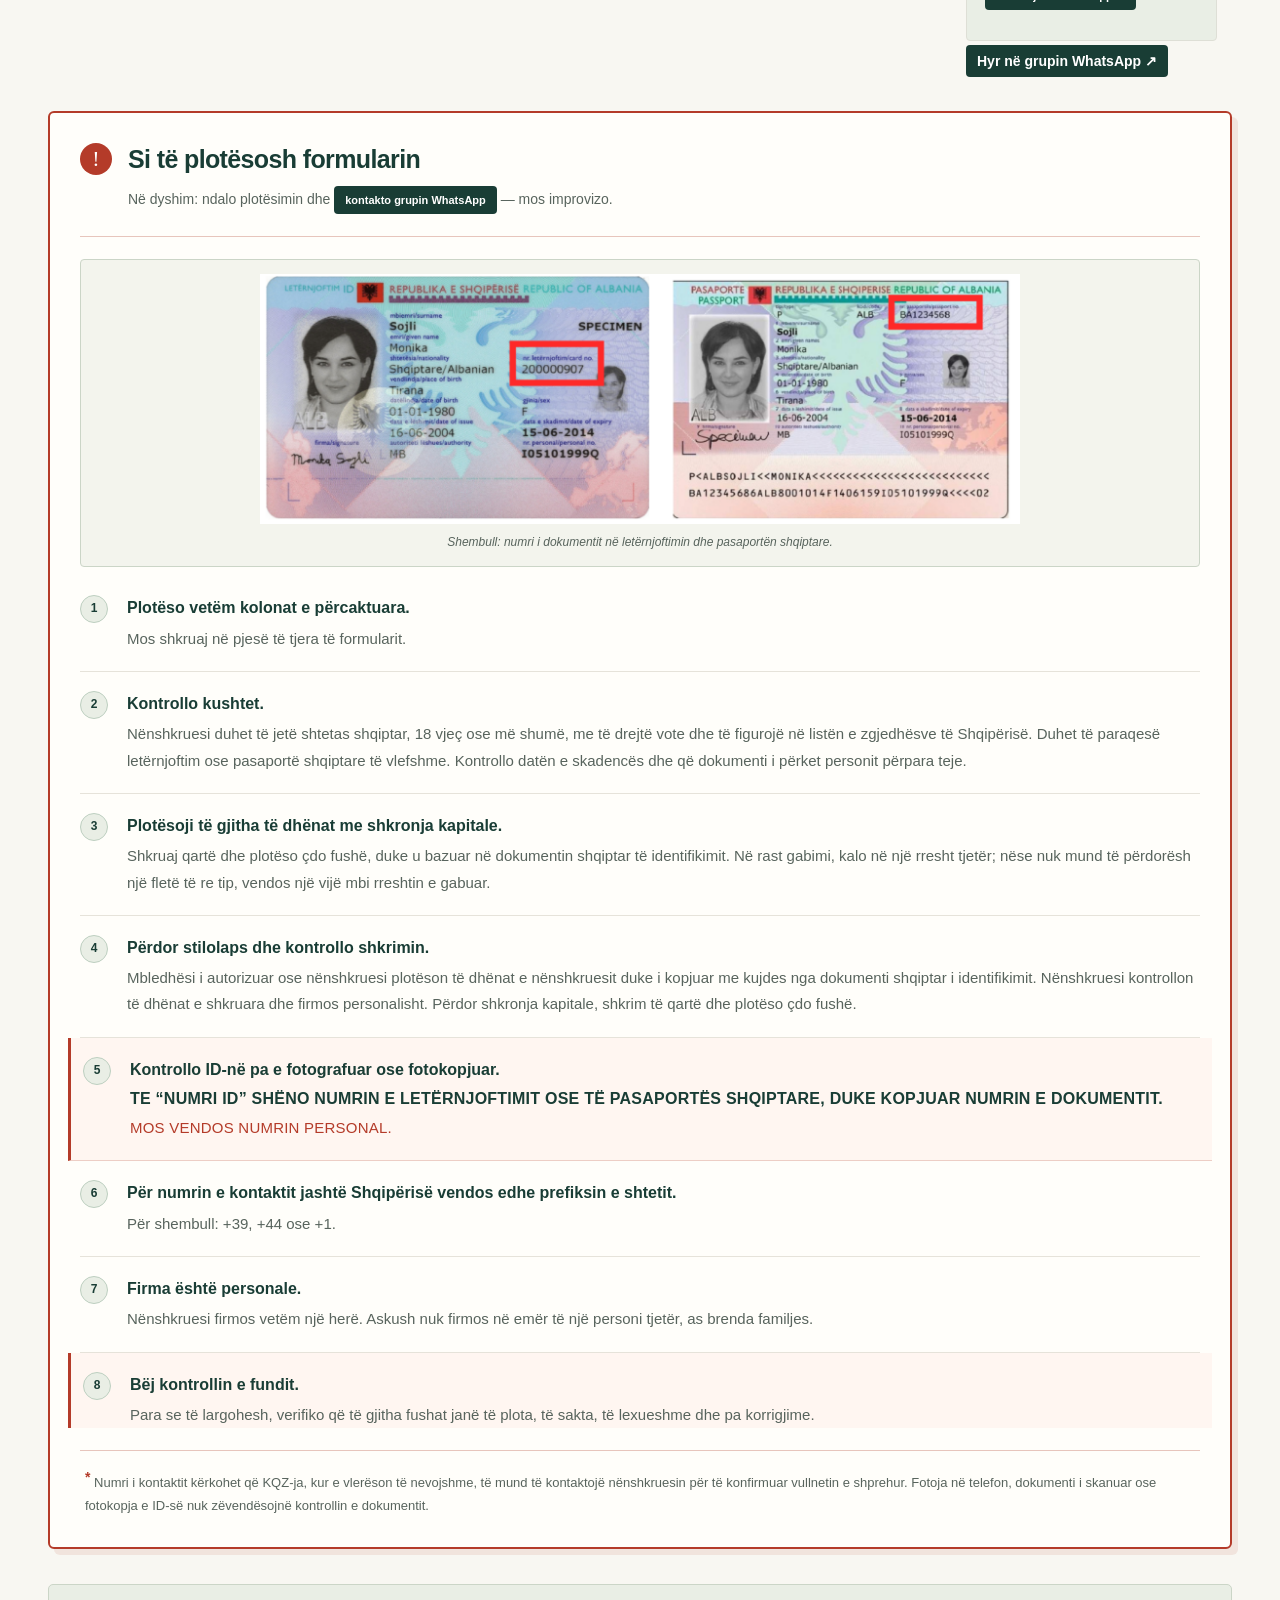
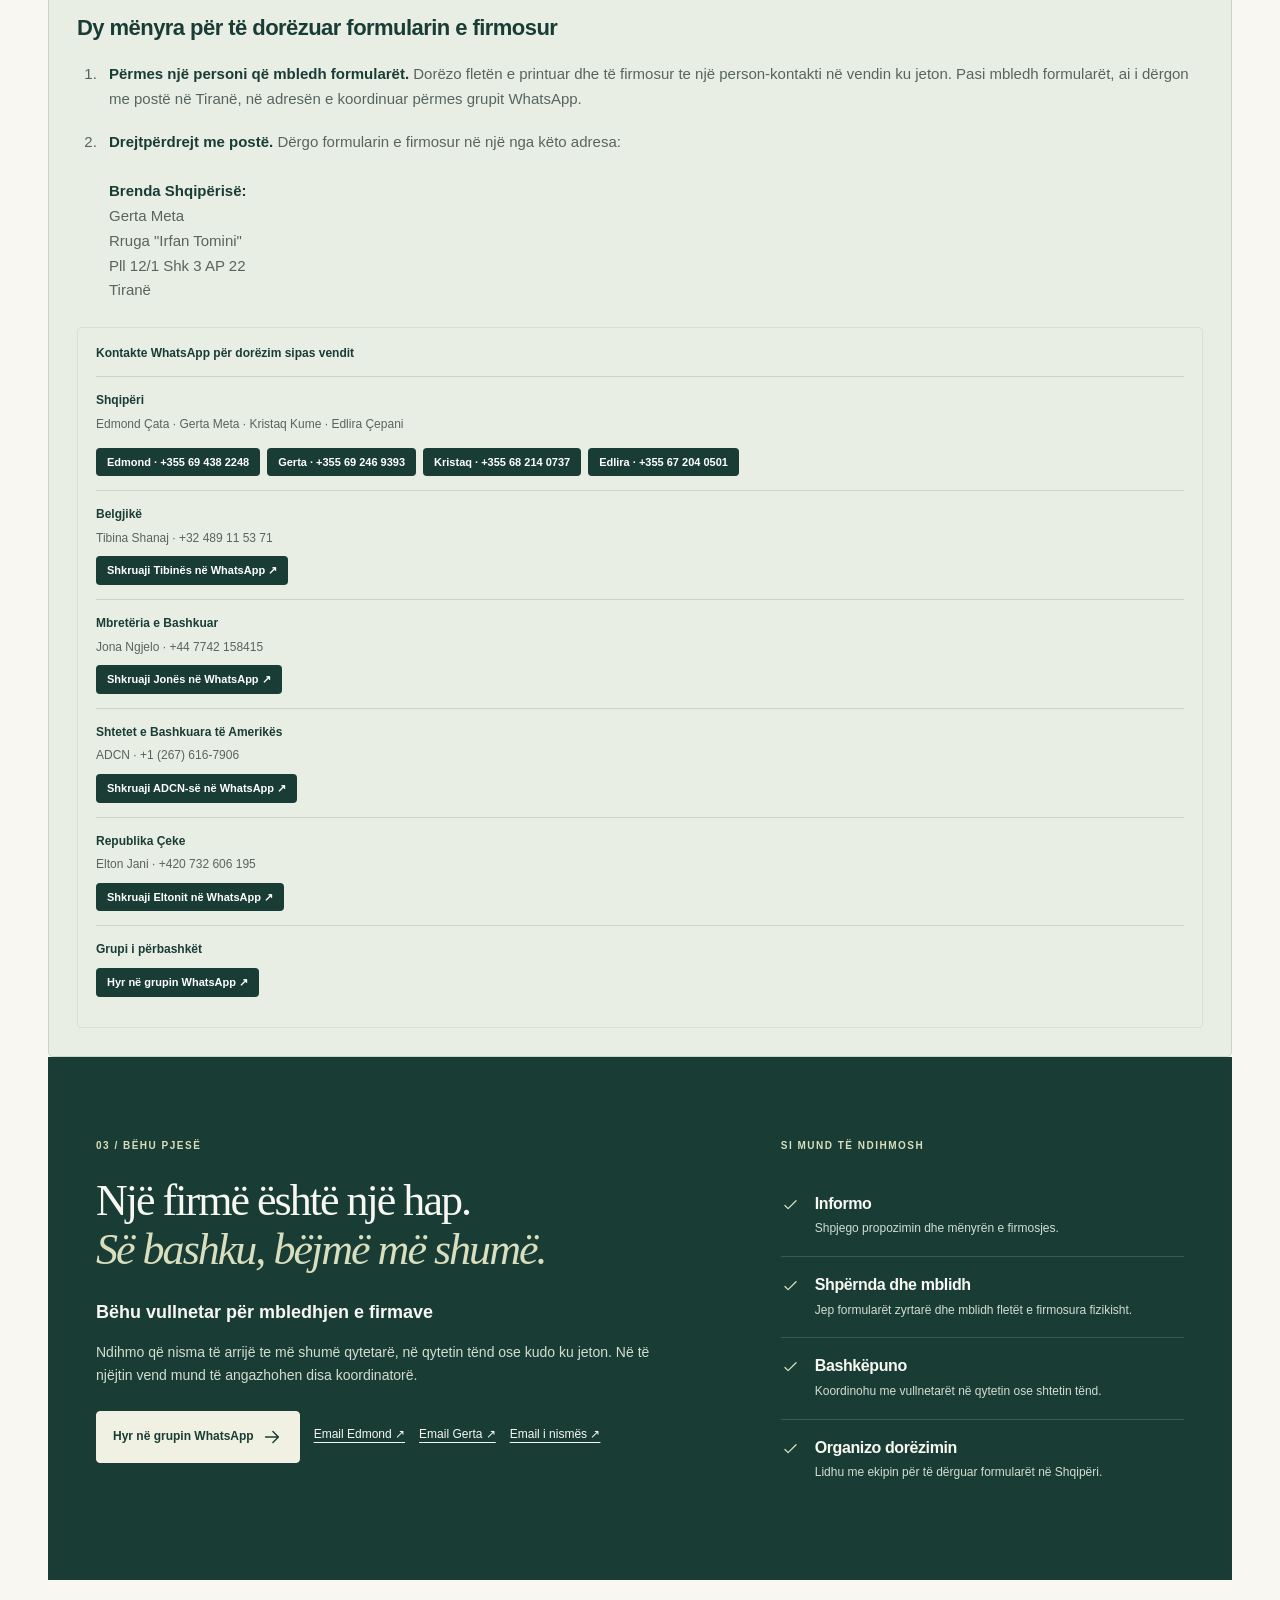
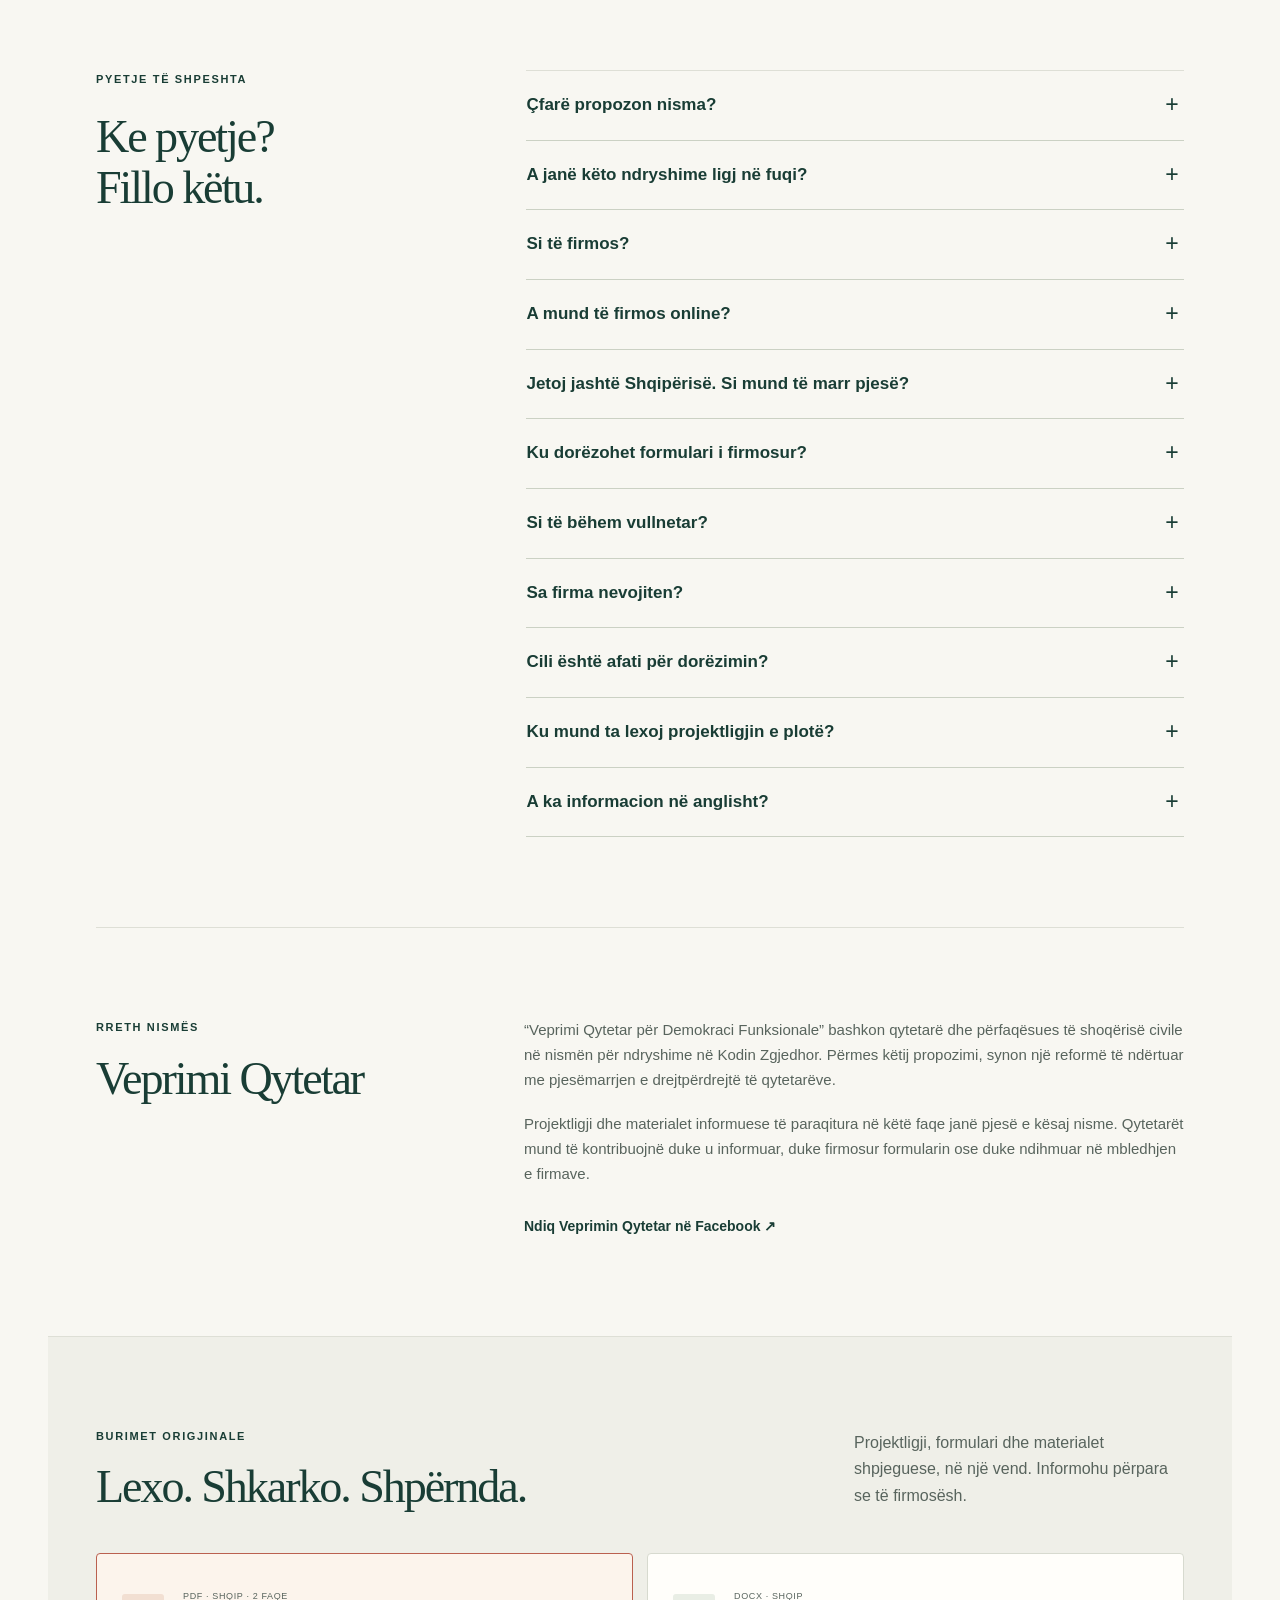
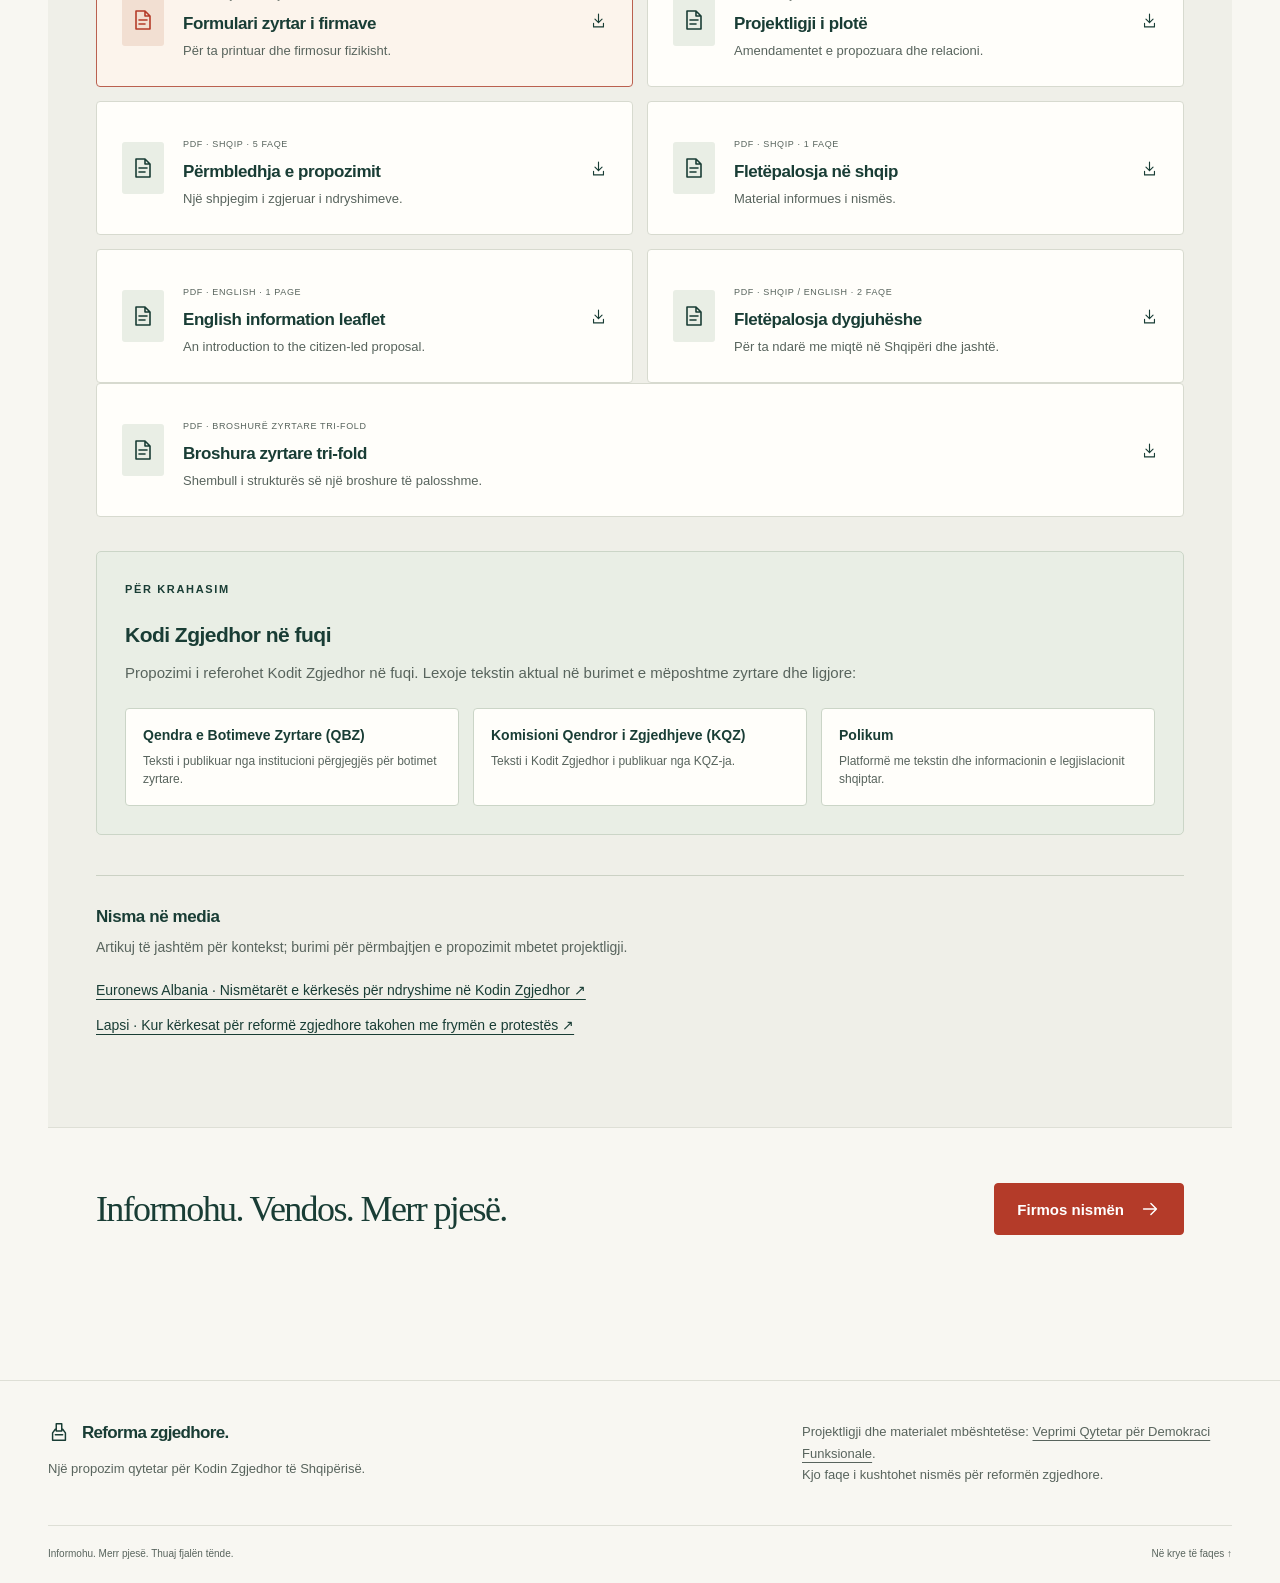
==== commit 3ad57f58: "add: addresses" ====
--- a/index.html
+++ b/index.html
@@ -6,7 +6,7 @@
 <body><a class="skip-link" href="#main">Kalo te përmbajtja</a>
 <header class="site-header">
 <div class="container header-inner"><a class="brand" href="#krye" aria-label="Reforma zgjedhore — kryefaqja"><span class="brand-mark"><svg class="icon" viewBox="0 0 24 24" fill="none" stroke="currentColor" stroke-width="1.6" stroke-linecap="round" stroke-linejoin="round" aria-hidden="true"><path d="m8 9-3 4v8h14v-8l-3-4M8 15h8M9 3h6v8H9z"/></svg></span><span>Reforma<span class="brand-second">zgjedhore.</span></span></a><button class="menu-toggle" aria-expanded="false" aria-controls="navigation" hidden>Menuja <span aria-hidden="true">☰</span></button>
-<nav id="navigation" aria-label="Navigimi kryesor"><a href="#ndryshimet">Çfarë ndryshon</a><a href="#propozimi">NË DETAJE</a><a href="#firmos">Si të firmosësh</a><a href="#dokumente">Dokumente</a><a href="#kontaktet">Kontaktet</a>
+<nav id="navigation" aria-label="Navigimi kryesor"><a href="#ndryshimet">Çfarë ndryshon</a><a href="#propozimi">NË DETAJE</a><a href="#firmos">Si të firmosësh</a><a href="#dokumente">Dokumente</a>
 </nav>
 <div class="header-actions"><a class="language" href="en.html" lang="en" hreflang="en" aria-label="Read the English overview">EN <svg class="icon" viewBox="0 0 24 24" fill="none" stroke="currentColor" stroke-width="1.6" stroke-linecap="round" stroke-linejoin="round" aria-hidden="true"><circle cx="12" cy="12" r="9"/><ellipse cx="12" cy="12" rx="4" ry="9"/><path d="M3 12h18"/></svg></a><a class="button small" href="#firmos">Firmos nismën <svg class="icon" viewBox="0 0 24 24" fill="none" stroke="currentColor" stroke-width="1.6" stroke-linecap="round" stroke-linejoin="round" aria-hidden="true"><path d="M5 12h14m-6-6 6 6-6 6"/></svg></a>
 </div>
@@ -222,7 +222,7 @@
 <div class="campaign-stat">
 <p class="eyebrow">AFATI I NJOFTUAR</p>
 <strong class="campaign-value"><time datetime="2026-12-15">15 dhjetor 2026</time></strong>
-<p>Ky është afati i përditësuar i shënuar në fletëpalosjet e nismës. Për dorëzimin e formularëve, <a href="https://chat.whatsapp.com/KWXbIFQDmuu4qSU68XajHm" target="_blank" rel="noopener">kontakto grupin WhatsApp</a>.</p>
+<p>Ky është afati i përditësuar i shënuar në fletëpalosjet e nismës. Për dorëzimin e formularëve, <a class="whatsapp-link" href="https://chat.whatsapp.com/KWXbIFQDmuu4qSU68XajHm" target="_blank" rel="noopener">kontakto grupin WhatsApp</a>.</p>
 </div>
 </aside>
 <p class="sign-sequence">Shkarko formularin → Plotëso të dhënat → Firmos fizikisht → Dërgo materialin
@@ -252,29 +252,28 @@
 <h3>Dërgo materialin
 </h3>
 <p>Dërgo formularin origjinal të firmosur përmes një mbledhësi ose me postë.</p>
-<p><strong>Nëse dërgoni nga jashtë Shqipërisë:</strong><br>
-Elton Jani<br>
-Vršovická 1525/1b, Praha 10, 10100<br>
-Czech Republic
-</p>
 <p><strong>Nëse dërgoni brenda Shqipërisë:</strong><br>
 Gerta Meta<br>
 Rruga "Irfan Tomini"<br>
 Pll 12/1 Shk 3 AP 22<br>
 Tiranë
 </p>
-<p>Për organizimin e dorëzimit, kontaktoni <a href="https://chat.whatsapp.com/KWXbIFQDmuu4qSU68XajHm" target="_blank" rel="noopener">grupin WhatsApp</a> ose një nga kontaktet:<br>
-<a href="tel:+355694382248">+355 69 438 2248 — Edmond Çata</a><br>
-<a href="tel:+420732606195">+420 732 606 195 — Elton Jani</a><br>
-<a href="tel:+355692469393">+355 69 246 9393 — Gerta Meta</a><br>
-<a href="tel:+355682140737">+355 68 214 0737 — Kristaq Kume</a><br>
-<a href="tel:+355672040501">+355 67 204 0501 — Edlira Çepani</a>
-</p>
-<a class="text-link" href="https://chat.whatsapp.com/KWXbIFQDmuu4qSU68XajHm" target="_blank" rel="noopener">Hyr në grupin WhatsApp <svg class="icon" viewBox="0 0 24 24" fill="none" stroke="currentColor" stroke-width="1.6" stroke-linecap="round" stroke-linejoin="round" aria-hidden="true"><path d="M5 12h14m-6-6 6 6-6 6"/></svg></a>
+<p>Për organizimin e dorëzimit, kontaktoni <a class="whatsapp-link" href="https://chat.whatsapp.com/KWXbIFQDmuu4qSU68XajHm" target="_blank" rel="noopener">grupin WhatsApp</a> ose një nga kontaktet:<br>
+<a class="whatsapp-link" href="https://wa.me/355694382248" target="_blank" rel="noopener">+355 69 438 2248 — Edmond Çata</a><br>
+<a class="whatsapp-link" href="https://wa.me/355692469393" target="_blank" rel="noopener">+355 69 246 9393 — Gerta Meta</a><br>
+<a class="whatsapp-link" href="https://wa.me/355682140737" target="_blank" rel="noopener">+355 68 214 0737 — Kristaq Kume</a><br>
+<a class="whatsapp-link" href="https://wa.me/355672040501" target="_blank" rel="noopener">+355 67 204 0501 — Edlira Çepani</a>
+</p>
+<div class="delivery-coordinators" aria-label="Kontakte dhe adresa për dorëzim jashtë Shqipërisë"><p><strong>Kontakte dhe adresa për dorëzim jashtë Shqipërisë</strong></p>
+<div class="delivery-coordinator"><strong>Republika Çeke</strong><span>Elton Jani · +420 732 606 195</span><address>Vršovická 1525/1b, Praha 10, 10100<br>Czech Republic</address><a class="whatsapp-link" href="https://wa.me/420732606195" target="_blank" rel="noopener">Shkruaji në WhatsApp ↗</a></div>
+<div class="delivery-coordinator"><strong>Mbretëria e Bashkuar</strong><span>Jona Ngjelo · +44 7742 158415</span><a class="whatsapp-link" href="https://wa.me/447742158415" target="_blank" rel="noopener">Shkruaji në WhatsApp ↗</a></div>
+<div class="delivery-coordinator"><strong>Shtetet e Bashkuara të Amerikës</strong><span>ADCN · +1 (267) 616-7906</span><a class="whatsapp-link" href="https://wa.me/12676167906" target="_blank" rel="noopener">Shkruaji në WhatsApp ↗</a></div>
+<div class="delivery-coordinator"><strong>Belgjikë</strong><span>Tibina Shanaj · +32 489 11 53 71</span><a class="whatsapp-link" href="https://wa.me/32489115371" target="_blank" rel="noopener">Shkruaji në WhatsApp ↗</a></div></div>
+<a class="text-link whatsapp-link" href="https://chat.whatsapp.com/KWXbIFQDmuu4qSU68XajHm" target="_blank" rel="noopener">Hyr në grupin WhatsApp ↗</a>
 </article>
 </div>
 <section class="form-guidance" aria-labelledby="form-guidance-title">
-<div class="guidance-heading"><span class="guidance-alert">!</span><div><h3 id="form-guidance-title">Si të plotësosh formularin</h3><p>Në dyshim: ndalo plotësimin dhe <a href="https://chat.whatsapp.com/KWXbIFQDmuu4qSU68XajHm" target="_blank" rel="noopener">kontakto grupin WhatsApp</a> — mos improvizo.</p></div></div>
+<div class="guidance-heading"><span class="guidance-alert">!</span><div><h3 id="form-guidance-title">Si të plotësosh formularin</h3><p>Në dyshim: ndalo plotësimin dhe <a class="whatsapp-link" href="https://chat.whatsapp.com/KWXbIFQDmuu4qSU68XajHm" target="_blank" rel="noopener">kontakto grupin WhatsApp</a> — mos improvizo.</p></div></div>
 <figure class="id-illustration"><img src="fill-info.png" alt="Shembull i vendndodhjes së numrit të dokumentit në letërnjoftimin dhe pasaportën shqiptare"><figcaption>Shembull: numri i dokumentit në letërnjoftimin dhe pasaportën shqiptare.</figcaption></figure>
 <ol class="form-guidance-list">
 <li><span class="guidance-number">1</span><div><strong>Plotëso vetëm kolonat e përcaktuara.</strong><p>Mos shkruaj në pjesë të tjera të formularit.</p></div></li>
@@ -293,30 +292,19 @@
 <ol>
 <li><strong>Përmes një personi që mbledh formularët.</strong> Dorëzo fletën e printuar dhe të firmosur te një person-kontakti në vendin ku jeton. Pasi mbledh formularët, ai i dërgon me postë në Tiranë, në adresën e koordinuar përmes grupit WhatsApp.</li>
 <li><strong>Drejtpërdrejt me postë.</strong> Dërgo formularin e firmosur në një nga këto adresa:<br><br>
-<strong>Nga jashtë Shqipërisë:</strong><br>
-Elton Jani<br>
-Vršovická 1525/1b, Praha 10, 10100<br>
-Czech Republic<br><br>
 <strong>Brenda Shqipërisë:</strong><br>
 Gerta Meta<br>
 Rruga "Irfan Tomini"<br>
 Pll 12/1 Shk 3 AP 22<br>
 Tiranë</li>
 </ol>
-</section>
-<div class="contact-strip" id="kontaktet">
-<div><span class="eyebrow">KONTAKTET PËR DORËZIMIN</span></div>
-<div class="contact-line"><a href="tel:+355694382248">+355 69 438 2248 — Edmond Çata</a></div>
-<div class="contact-line"><a href="tel:+420732606195">+420 732 606 195 — Elton Jani</a></div>
-<div class="contact-line"><a href="tel:+355692469393">+355 69 246 9393 — Gerta Meta</a></div>
-<div class="contact-line"><a href="tel:+355682140737">+355 68 214 0737 — Kristaq Kume</a></div>
-<div class="contact-line"><a href="tel:+355672040501">+355 67 204 0501 — Edlira Çepani</a></div>
-<div class="contact-line"><a href="mailto:edmondcata@hotmail.com">edmondcata@hotmail.com</a></div>
-<div class="contact-line"><a href="mailto:gertameta@yahoo.com">gertameta@yahoo.com</a></div>
-<div class="contact-line"><a href="mailto:veprimi.qytetar@gmail.com">veprimi.qytetar@gmail.com</a></div>
-<div class="contact-line"><a class="contact-whatsapp" href="https://chat.whatsapp.com/KWXbIFQDmuu4qSU68XajHm" target="_blank" rel="noopener">Grupi WhatsApp ↗</a></div>
-</div>
-
+<div class="delivery-coordinators delivery-options-contacts" aria-label="Kontakte WhatsApp për dorëzim"><p><strong>Kontakte WhatsApp për dorëzim sipas vendit</strong></p>
+<div class="delivery-coordinator"><strong>Shqipëri</strong><span>Edmond Çata · Gerta Meta · Kristaq Kume · Edlira Çepani</span><div class="delivery-contact-buttons"><a class="whatsapp-link" href="https://wa.me/355694382248" target="_blank" rel="noopener">Edmond · +355 69 438 2248</a><a class="whatsapp-link" href="https://wa.me/355692469393" target="_blank" rel="noopener">Gerta · +355 69 246 9393</a><a class="whatsapp-link" href="https://wa.me/355682140737" target="_blank" rel="noopener">Kristaq · +355 68 214 0737</a><a class="whatsapp-link" href="https://wa.me/355672040501" target="_blank" rel="noopener">Edlira · +355 67 204 0501</a></div></div>
+<div class="delivery-coordinator"><strong>Belgjikë</strong><span>Tibina Shanaj · +32 489 11 53 71</span><a class="whatsapp-link" href="https://wa.me/32489115371" target="_blank" rel="noopener">Shkruaji Tibinës në WhatsApp ↗</a></div>
+<div class="delivery-coordinator"><strong>Mbretëria e Bashkuar</strong><span>Jona Ngjelo · +44 7742 158415</span><a class="whatsapp-link" href="https://wa.me/447742158415" target="_blank" rel="noopener">Shkruaji Jonës në WhatsApp ↗</a></div>
+<div class="delivery-coordinator"><strong>Shtetet e Bashkuara të Amerikës</strong><span>ADCN · +1 (267) 616-7906</span><a class="whatsapp-link" href="https://wa.me/12676167906" target="_blank" rel="noopener">Shkruaji ADCN-së në WhatsApp ↗</a></div>
+<div class="delivery-coordinator"><strong>Republika Çeke</strong><span>Elton Jani · +420 732 606 195</span><a class="whatsapp-link" href="https://wa.me/420732606195" target="_blank" rel="noopener">Shkruaji Eltonit në WhatsApp ↗</a></div>
+<div class="delivery-coordinator"><strong>Grupi i përbashkët</strong><a class="whatsapp-link" href="https://chat.whatsapp.com/KWXbIFQDmuu4qSU68XajHm" target="_blank" rel="noopener">Hyr në grupin WhatsApp ↗</a></div></div>
 </section>
 <section class="volunteer-section" id="vullnetar">
 <div class="container volunteer-layout">
@@ -329,7 +317,7 @@
 </p>
 <p>Ndihmo që nisma të arrijë te më shumë qytetarë, në qytetin tënd ose kudo ku jeton. Në të njëjtin vend mund të angazhohen disa koordinatorë.
 </p>
-<div class="actions"><a class="button light" href="https://chat.whatsapp.com/KWXbIFQDmuu4qSU68XajHm" target="_blank" rel="noopener">Hyr në grupin WhatsApp <svg class="icon" viewBox="0 0 24 24" fill="none" stroke="currentColor" stroke-width="1.6" stroke-linecap="round" stroke-linejoin="round" aria-hidden="true"><path d="M5 12h14m-6-6 6 6-6 6"/></svg></a><a class="email-light" href="mailto:edmondcata@hotmail.com?subject=Vullnetar%20p%C3%ABr%20mbledhjen%20e%20firmave">Email Edmond ↗</a><a class="email-light" href="mailto:gertameta@yahoo.com?subject=Vullnetar%20p%C3%ABr%20mbledhjen%20e%20firmave">Email Gerta ↗</a><a class="email-light" href="mailto:veprimi.qytetar@gmail.com?subject=Vullnetar%20p%C3%ABr%20mbledhjen%20e%20firmave">Email i nismës ↗</a>
+<div class="actions"><a class="button light whatsapp-link" href="https://chat.whatsapp.com/KWXbIFQDmuu4qSU68XajHm" target="_blank" rel="noopener">Hyr në grupin WhatsApp <svg class="icon" viewBox="0 0 24 24" fill="none" stroke="currentColor" stroke-width="1.6" stroke-linecap="round" stroke-linejoin="round" aria-hidden="true"><path d="M5 12h14m-6-6 6 6-6 6"/></svg></a><a class="email-light" href="mailto:edmondcata@hotmail.com?subject=Vullnetar%20p%C3%ABr%20mbledhjen%20e%20firmave">Email Edmond ↗</a><a class="email-light" href="mailto:gertameta@yahoo.com?subject=Vullnetar%20p%C3%ABr%20mbledhjen%20e%20firmave">Email Gerta ↗</a><a class="email-light" href="mailto:veprimi.qytetar@gmail.com?subject=Vullnetar%20p%C3%ABr%20mbledhjen%20e%20firmave">Email i nismës ↗</a>
 </div>
 </div>
 <div class="volunteer-tasks">
@@ -437,12 +425,11 @@
 Rruga "Irfan Tomini"<br>
 Pll 12/1 Shk 3 AP 22<br>
 Tiranë.<br><br>
-Për koordinim, kontakto <a href="https://chat.whatsapp.com/KWXbIFQDmuu4qSU68XajHm" target="_blank" rel="noopener">grupin WhatsApp</a> ose një nga kontaktet:<br>
-<a href="tel:+355694382248">+355 69 438 2248 — Edmond Çata</a><br>
-<a href="tel:+420732606195">+420 732 606 195 — Elton Jani</a><br>
-<a href="tel:+355692469393">+355 69 246 9393 — Gerta Meta</a><br>
-<a href="tel:+355682140737">+355 68 214 0737 — Kristaq Kume</a><br>
-<a href="tel:+355672040501">+355 67 204 0501 — Edlira Çepani</a>.
+Për koordinim, kontakto <a class="whatsapp-link" href="https://chat.whatsapp.com/KWXbIFQDmuu4qSU68XajHm" target="_blank" rel="noopener">grupin WhatsApp</a> ose një nga kontaktet:<br>
+<a class="whatsapp-link" href="https://wa.me/355694382248" target="_blank" rel="noopener">+355 69 438 2248 — Edmond Çata</a><br>
+<a class="whatsapp-link" href="https://wa.me/355692469393" target="_blank" rel="noopener">+355 69 246 9393 — Gerta Meta</a><br>
+<a class="whatsapp-link" href="https://wa.me/355682140737" target="_blank" rel="noopener">+355 68 214 0737 — Kristaq Kume</a><br>
+<a class="whatsapp-link" href="https://wa.me/355672040501" target="_blank" rel="noopener">+355 67 204 0501 — Edlira Çepani</a>.
 </p>
 </div>
 </details>
@@ -450,12 +437,11 @@
 <summary>Si të bëhem vullnetar?<span class="expand" aria-hidden="true">+</span>
 </summary>
 <div class="detail-content">
-<p>Shkruaji ekipit në <a href="https://chat.whatsapp.com/KWXbIFQDmuu4qSU68XajHm" target="_blank" rel="noopener">WhatsApp</a> ose telefono një nga kontaktet:<br>
-<a href="tel:+355694382248">+355 69 438 2248 — Edmond Çata</a><br>
-<a href="tel:+420732606195">+420 732 606 195 — Elton Jani</a><br>
-<a href="tel:+355692469393">+355 69 246 9393 — Gerta Meta</a><br>
-<a href="tel:+355682140737">+355 68 214 0737 — Kristaq Kume</a><br>
-<a href="tel:+355672040501">+355 67 204 0501 — Edlira Çepani</a><br>
+<p>Shkruaji ekipit në <a class="whatsapp-link" href="https://chat.whatsapp.com/KWXbIFQDmuu4qSU68XajHm" target="_blank" rel="noopener">WhatsApp</a> ose telefono një nga kontaktet:<br>
+<a class="whatsapp-link" href="https://wa.me/355694382248" target="_blank" rel="noopener">+355 69 438 2248 — Edmond Çata</a><br>
+<a class="whatsapp-link" href="https://wa.me/355692469393" target="_blank" rel="noopener">+355 69 246 9393 — Gerta Meta</a><br>
+<a class="whatsapp-link" href="https://wa.me/355682140737" target="_blank" rel="noopener">+355 68 214 0737 — Kristaq Kume</a><br>
+<a class="whatsapp-link" href="https://wa.me/355672040501" target="_blank" rel="noopener">+355 67 204 0501 — Edlira Çepani</a><br>
 Email: <a href="mailto:edmondcata@hotmail.com">edmondcata@hotmail.com</a>, <a href="mailto:gertameta@yahoo.com">gertameta@yahoo.com</a>, <a href="mailto:veprimi.qytetar@gmail.com">veprimi.qytetar@gmail.com</a>.<br>
 Trego qytetin dhe shtetin ku ndodhesh. Mund të ndihmosh me informimin, shpërndarjen, mbledhjen dhe dorëzimin e formularëve.
 </p>
--- a/assets/style.css
+++ b/assets/style.css
@@ -1,4 +1,4 @@
-:root{--ink:#193d35;--muted:#58645d;--cream:#f8f7f2;--paper:#fffefa;--line:#dedfd6;--accent:#b43b29;--mint:#e9eee5;--serif:Georgia,'Times New Roman',serif;--sans:Arial,Helvetica,sans-serif}*{box-sizing:border-box}html{scroll-behavior:auto;scroll-padding-top:110px}body{margin:0;background:var(--cream);color:var(--ink);font-family:var(--sans);font-size:16px;line-height:1.65;-webkit-font-smoothing:antialiased}a{color:inherit;text-underline-offset:4px}a:hover{color:var(--accent)}button,a,summary{-webkit-tap-highlight-color:transparent}a:focus-visible,button:focus-visible,summary:focus-visible{outline:3px solid var(--accent);outline-offset:5px}h1,h2,h3,p{margin-top:0}h1,h2{font-weight:400;letter-spacing:-.045em;line-height:1.12;font-family:var(--serif)}h1{font-size:clamp(46px,5.35vw,76px);margin-bottom:26px}h2{font-size:clamp(36px,3.6vw,50px);margin-bottom:24px}h3{line-height:1.35;letter-spacing:-.025em;font-size:21px;margin-bottom:14px}p{margin-bottom:20px}em{color:var(--accent);font-weight:400}svg{flex-shrink:0}.icon{width:22px;height:22px;vertical-align:middle}.container{width:min(1200px,calc(100% - 96px));margin-inline:auto}.eyebrow{font-size:11px;letter-spacing:.15em;font-weight:700;line-height:1.7;margin-bottom:22px}.status-dot{display:inline-block;background:var(--accent);width:7px;height:7px;border-radius:50%;margin-right:9px}.pill{display:inline-block;margin-left:12px;border:1px solid #c6cdc2;background:var(--mint);padding:3px 10px;border-radius:30px;letter-spacing:.04em;font-size:10px}.site-header{position:sticky;top:0;z-index:20;border-bottom:1px solid var(--line);background:rgba(248,247,242,.98)}.header-inner{display:flex;align-items:center;justify-content:space-between;gap:32px;min-height:94px}.brand{display:flex;align-items:center;gap:12px;text-decoration:none;font-size:19px;line-height:1.12;font-weight:700;letter-spacing:-.04em}.brand-second{display:block}.brand-mark{display:grid;place-items:center;border:1px solid var(--ink);width:43px;height:43px;border-radius:50%}.brand-mark .icon{width:25px;height:25px}nav{display:flex;align-items:center;gap:30px;margin-left:auto}nav a{font-size:13px;text-decoration:none;font-weight:600;padding-block:12px}.header-actions{display:flex;align-items:center;gap:25px}.language{display:flex;align-items:center;gap:7px;font-size:12px;font-weight:700;text-decoration:none}.language .icon{width:15px;height:15px}.button{display:inline-flex;align-items:center;justify-content:center;gap:15px;min-height:52px;background:var(--accent);border:1px solid var(--accent);border-radius:4px;padding:13px 22px;color:white;text-decoration:none;font-size:14px;font-weight:600;line-height:1.4;transition:background .18s,color .18s}.button:hover{background:#922e20;border-color:#922e20;color:#fff}.button.small{min-height:42px;padding:10px 15px;font-size:12px;gap:16px}.button.small .icon{width:17px;height:17px}.button.secondary{color:var(--ink);border-color:#bdc6b9;background:transparent}.button.secondary:hover{background:var(--mint)}.actions{display:flex;gap:14px;flex-wrap:wrap;align-items:center}.hero{display:grid;grid-template-columns:1.1fr 1fr;align-items:center;gap:38px;padding-block:78px 74px}.hero-description{max-width:470px;font-size:17px;line-height:1.8;color:var(--muted);margin-bottom:28px}.hero-note{font-size:11px;max-width:450px;color:var(--muted);margin-top:22px;margin-bottom:0}.hero-art{height:470px;position:relative;display:flex;align-items:center;justify-content:center;isolation:isolate;overflow:hidden;background:var(--mint);border-radius:48% 48% 8px 8px}.orbit{position:absolute;border:1px solid #cfd7ca;border-radius:50%;z-index:-1;left:50%;top:51%;transform:translate(-50%,-50%);width:430px;height:430px}.orbit-two{width:335px;height:335px}.art-label{position:absolute;top:35px;left:0;width:100%;text-align:center;font-size:9px;letter-spacing:.22em;font-weight:700}.paper{background:var(--paper);border:1px solid #e1dfd3;width:290px;min-height:325px;padding:32px 26px;transform:rotate(-8deg);box-shadow:8px 13px 0 #193d3509,0 15px 25px #193d350d}.paper-heading{font-family:var(--serif);font-size:31px;line-height:1.12;margin-bottom:25px;letter-spacing:-.045em}.paper-row{display:flex;align-items:center;gap:10px;font-size:11px;margin-block:12px}.checkbox{border:1px solid #9daa98;width:24px;height:24px;display:grid;place-items:center;font-size:24px;line-height:1;color:var(--accent)}.paper-rule{border-top:1px solid var(--line);margin-top:25px}.paper-signature{font-family:var(--serif);display:block;font-style:italic;font-size:23px;margin-top:10px;color:var(--accent)}.art-stamp{background:var(--accent);color:var(--paper);border-radius:50%;width:110px;height:110px;position:absolute;right:18px;bottom:83px;transform:rotate(12deg);outline:1px dashed #fff8;outline-offset:-7px;display:flex;flex-direction:column;justify-content:center;align-items:center;line-height:1.8;font-size:9px;letter-spacing:.12em}.art-stamp strong{font-size:13px;letter-spacing:.02em}.art-stamp span{font-size:8px}.art-caption{display:flex;gap:12px;align-items:center;position:absolute;bottom:23px;left:25px;font-size:10px}.caption-line{width:22px;height:1px;background:var(--ink)}.principles{border-block:1px solid var(--line)}.principles .container{display:flex;justify-content:space-between;gap:20px;padding-block:21px;font-size:12px}.principles a{font-weight:700;text-decoration:none}.section{padding-block:90px}.section-heading{display:flex;align-items:flex-end;justify-content:space-between;gap:70px;margin-bottom:40px}.section-heading h2{margin-bottom:0}.section-heading>p{width:330px;max-width:100%;color:var(--muted);font-size:14px;margin-bottom:4px}.section-heading .eyebrow{margin-bottom:16px}.feature-grid{display:grid;grid-template-columns:repeat(4,1fr);gap:18px}.feature{background:var(--paper);border:1px solid var(--line);padding:25px 23px;display:flex;flex-direction:column;border-radius:5px}.feature-top{display:flex;align-items:center;justify-content:space-between;margin-bottom:40px}.feature-top .icon,.feature-top img{width:30px;height:30px;object-fit:contain}.feature-top span{font-size:11px;color:#6b756b}.feature h3{font-size:21px;min-height:57px}.feature p{font-size:13px;color:var(--muted);line-height:1.8;flex:1}.text-link{display:inline-flex;align-items:center;gap:12px;font-size:12px;font-weight:700;text-decoration:none;padding-block:8px}.text-link .icon{width:17px;height:17px}.details-section{background:#efefe8;border-block:1px solid var(--line)}.detail-layout{display:grid;grid-template-columns:1fr 1.85fr;gap:75px}.detail-intro{align-self:start;position:sticky;top:135px}.detail-intro p{font-size:14px;color:var(--muted)}.detail-intro .eyebrow{color:var(--ink);font-size:11px}.detail-intro .source-note{font-size:12px}.topic-list{border-top:1px solid #cbd1c4}details{border-bottom:1px solid #cbd1c4;scroll-margin-top:115px}summary{cursor:pointer;list-style:none;display:flex;gap:20px;align-items:center;padding:23px 0;line-height:1.45}summary::-webkit-details-marker{display:none}summary:hover{color:var(--accent)}.topic-number{align-self:flex-start;font-size:10px;letter-spacing:.05em;padding-top:5px;color:var(--muted)}summary strong{font-size:16px;font-weight:600}.topic-summary{display:block;font-size:12px;color:var(--muted);margin-top:5px}.expand{margin-left:auto;align-self:flex-start;font-size:23px;font-weight:400;line-height:1;min-width:24px;text-align:center}.topic .expand{padding-top:2px}details[open]>.summary,details[open]>summary{color:var(--accent)}details[open]>summary .expand{transform:rotate(45deg)}.detail-content{font-size:14px;color:#435149;padding:0 0 24px 34px;line-height:1.85}.detail-content p:last-child{margin-bottom:0}.detail-content dl{margin:20px 0}.detail-content dt{font-size:11px;text-transform:uppercase;letter-spacing:.07em;font-weight:700;color:var(--ink)}.detail-content dd{margin:2px 0 12px}.reference{font-size:11px;border-top:1px solid #d2d6cb;padding-top:16px;line-height:1.8}.detail-content>a{font-size:12px}.sign-sequence{border-block:1px solid var(--line);padding:18px 0;font-size:13px;font-weight:600;word-spacing:.05em;margin-bottom:35px}.steps{display:grid;grid-template-columns:repeat(3,1fr);gap:40px}.step{padding-right:15px}.step-number{display:grid;place-items:center;width:36px;height:36px;background:var(--mint);border:1px solid #cbd5c7;border-radius:50%;margin-bottom:25px;font-family:var(--serif);font-size:20px}.step h3{font-size:22px}.step p{font-size:14px;color:var(--muted)}.step .small-note{font-size:12px}.file-caption{display:block;color:var(--muted);font-size:10px;margin-top:10px}.contact-strip{display:block;padding:25px 28px;border:1px solid var(--line);border-radius:4px;background:var(--paper);margin-top:35px;font-size:13px}.contact-strip>div{margin-bottom:14px}.contact-strip .eyebrow{display:block;font-size:9px;margin-bottom:6px}.contact-strip strong{display:block;font-size:17px}.contact-strip a{display:block;overflow-wrap:anywhere;line-height:1.4;margin-top:7px}.contact-strip .contact-line{display:block;width:100%;margin-top:7px}.contact-strip .contact-line a{margin-top:0}.contact-whatsapp{text-decoration:none;font-weight:700}.diaspora-note{display:flex;align-items:flex-start;gap:20px;margin-top:30px;padding:25px 28px;background:#eeefe8;border-radius:4px}.diaspora-note .icon{margin-top:3px;width:27px;height:27px}.diaspora-note h3{font-size:16px;margin-bottom:8px}.diaspora-note p{font-size:13px;color:var(--muted);margin:0}.volunteer-section{background:var(--ink);color:var(--cream);padding-block:80px}.volunteer-layout{display:grid;grid-template-columns:1.45fr 1fr;gap:100px}.volunteer-section h2{font-size:44px}.volunteer-section em{color:#d9dfbe}.volunteer-section p{color:#d3ddcf;font-size:14px}.volunteer-section .eyebrow{font-size:10px;color:#d9dfbe}.volunteer-section .volunteer-lead{font-size:18px;color:var(--cream);font-weight:600;margin-bottom:13px}.button.light{background:#f0f1e3;color:var(--ink);border-color:#f0f1e3;font-size:12px;padding-inline:16px}.button.light:hover{background:#dce4c9}.email-light{font-size:12px;color:var(--cream)}.email-light:hover{color:#d9dfbe}.volunteer-section .volunteer-contact{font-size:10px;margin-top:20px;margin-bottom:0}.volunteer-tasks{align-self:center}.volunteer-task{display:flex;align-items:flex-start;gap:15px;padding:17px 0;border-bottom:1px solid #ffffff26}.volunteer-task:last-child{border:0}.volunteer-task .icon{color:#d9dfbe;width:19px;height:19px;margin-top:3px}.volunteer-task h3{font-size:16px;margin-bottom:5px}.volunteer-task p{font-size:12px;margin:0}.faq-layout{display:grid;grid-template-columns:1fr 1.85fr;gap:75px}.faq-layout>div>p:not(.eyebrow){color:var(--muted);font-size:14px}.faq-list{border-top:1px solid var(--line)}.faq-list summary{font-size:15px;font-weight:600;padding-block:22px}.faq-list .detail-content{padding-left:0}.documents-section{background:#efefe8;border-block:1px solid var(--line)}.document-grid{display:grid;grid-template-columns:repeat(2,1fr);gap:14px}.document{display:flex;align-items:center;gap:19px;padding:25px;background:var(--paper);border:1px solid #d7dacf;border-radius:4px;text-decoration:none;transition:border-color .18s}.document:hover{color:var(--ink);border-color:var(--accent)}.document>span:nth-child(2){flex:1}.document> .icon{width:17px;height:17px}.document-icon{width:42px;height:52px;display:grid;place-items:center;background:var(--mint);border-radius:3px}.document-icon .icon{width:24px;height:24px}.document-meta{font-size:9px;letter-spacing:.07em;text-transform:uppercase;color:var(--muted)}.document h3{font-size:17px;margin:4px 0}.document p{font-size:11px;margin:0;color:var(--muted)}.featured-document{border-color:#ba604f;background:#fcf4ec}.featured-document .document-icon{background:#f2dfd2;color:var(--accent)}.document-note{font-size:11px;line-height:1.8;color:var(--muted);margin-top:20px;max-width:820px}.further-reading{border-top:1px solid #cbd1c4;margin-top:40px;padding-top:30px}.further-reading h3{font-size:17px;margin-bottom:7px}.further-reading p{font-size:12px;color:var(--muted)}.further-reading a{display:block;font-size:12px;margin-top:12px;width:fit-content}.closing{display:flex;align-items:center;justify-content:space-between;gap:30px;padding-block:55px}.closing h2{font-size:36px;margin:0}footer{border-top:1px solid var(--line);font-size:12px}.footer-main{display:flex;justify-content:space-between;gap:60px;padding-block:40px}.footer-main .brand{font-size:17px;margin-bottom:15px}.footer-main p{font-size:11px;color:var(--muted);margin:0}.footer-main .attribution{max-width:430px}.footer-bottom{border-top:1px solid var(--line);display:flex;justify-content:space-between;gap:20px;padding-block:20px;font-size:10px;color:var(--muted)}.footer-bottom a{text-decoration:none}.skip-link{position:fixed;left:20px;top:-80px;padding:12px 20px;background:var(--ink);color:white;z-index:50}.skip-link:focus{top:12px}.menu-toggle{display:none;font:inherit;background:none;border:1px solid var(--line);padding:8px 12px;border-radius:4px;color:var(--ink);cursor:pointer}.menu-toggle[hidden]{display:none}.english-hero{padding-block:80px}.english-hero .hero-description{max-width:650px}.english-grid{display:grid;grid-template-columns:repeat(3,1fr);gap:40px;margin-block:40px}.english-grid p{font-size:14px;color:var(--muted)}.english-volunteer-copy{max-width:660px}.source-note{font-size:12px;color:var(--muted)}
+:root{--ink:#193d35;--muted:#58645d;--cream:#f8f7f2;--paper:#fffefa;--line:#dedfd6;--accent:#b43b29;--mint:#e9eee5;--serif:Georgia,'Times New Roman',serif;--sans:Arial,Helvetica,sans-serif}*{box-sizing:border-box}html{scroll-behavior:auto;scroll-padding-top:110px}body{margin:0;background:var(--cream);color:var(--ink);font-family:var(--sans);font-size:16px;line-height:1.65;-webkit-font-smoothing:antialiased}a{color:inherit;text-underline-offset:4px}a:hover{color:var(--accent)}button,a,summary{-webkit-tap-highlight-color:transparent}a:focus-visible,button:focus-visible,summary:focus-visible{outline:3px solid var(--accent);outline-offset:5px}h1,h2,h3,p{margin-top:0}h1,h2{font-weight:400;letter-spacing:-.045em;line-height:1.12;font-family:var(--serif)}h1{font-size:clamp(46px,5.35vw,76px);margin-bottom:26px}h2{font-size:clamp(36px,3.6vw,50px);margin-bottom:24px}h3{line-height:1.35;letter-spacing:-.025em;font-size:21px;margin-bottom:14px}p{margin-bottom:20px}em{color:var(--accent);font-weight:400}svg{flex-shrink:0}.icon{width:22px;height:22px;vertical-align:middle}.container{width:min(1200px,calc(100% - 96px));margin-inline:auto}.eyebrow{font-size:11px;letter-spacing:.15em;font-weight:700;line-height:1.7;margin-bottom:22px}.status-dot{display:inline-block;background:var(--accent);width:7px;height:7px;border-radius:50%;margin-right:9px}.pill{display:inline-block;margin-left:12px;border:1px solid #c6cdc2;background:var(--mint);padding:3px 10px;border-radius:30px;letter-spacing:.04em;font-size:10px}.site-header{position:sticky;top:0;z-index:20;border-bottom:1px solid var(--line);background:rgba(248,247,242,.98)}.header-inner{display:flex;align-items:center;justify-content:space-between;gap:32px;min-height:94px}.brand{display:flex;align-items:center;gap:12px;text-decoration:none;font-size:19px;line-height:1.12;font-weight:700;letter-spacing:-.04em}.brand-second{display:block}.brand-mark{display:grid;place-items:center;border:1px solid var(--ink);width:43px;height:43px;border-radius:50%}.brand-mark .icon{width:25px;height:25px}nav{display:flex;align-items:center;gap:30px;margin-left:auto}nav a{font-size:13px;text-decoration:none;font-weight:600;padding-block:12px}.header-actions{display:flex;align-items:center;gap:25px}.language{display:flex;align-items:center;gap:7px;font-size:12px;font-weight:700;text-decoration:none}.language .icon{width:15px;height:15px}.button{display:inline-flex;align-items:center;justify-content:center;gap:15px;min-height:52px;background:var(--accent);border:1px solid var(--accent);border-radius:4px;padding:13px 22px;color:white;text-decoration:none;font-size:14px;font-weight:600;line-height:1.4;transition:background .18s,color .18s}.button:hover{background:#922e20;border-color:#922e20;color:#fff}.button.small{min-height:42px;padding:10px 15px;font-size:12px;gap:16px}.button.small .icon{width:17px;height:17px}.button.secondary{color:var(--ink);border-color:#bdc6b9;background:transparent}.button.secondary:hover{background:var(--mint)}.actions{display:flex;gap:14px;flex-wrap:wrap;align-items:center}.hero{display:grid;grid-template-columns:1.1fr 1fr;align-items:center;gap:38px;padding-block:78px 74px}.hero-description{max-width:470px;font-size:17px;line-height:1.8;color:var(--muted);margin-bottom:28px}.hero-note{font-size:11px;max-width:450px;color:var(--muted);margin-top:22px;margin-bottom:0}.hero-art{height:470px;position:relative;display:flex;align-items:center;justify-content:center;isolation:isolate;overflow:hidden;background:var(--mint);border-radius:48% 48% 8px 8px}.orbit{position:absolute;border:1px solid #cfd7ca;border-radius:50%;z-index:-1;left:50%;top:51%;transform:translate(-50%,-50%);width:430px;height:430px}.orbit-two{width:335px;height:335px}.art-label{position:absolute;top:35px;left:0;width:100%;text-align:center;font-size:9px;letter-spacing:.22em;font-weight:700}.paper{background:var(--paper);border:1px solid #e1dfd3;width:290px;min-height:325px;padding:32px 26px;transform:rotate(-8deg);box-shadow:8px 13px 0 #193d3509,0 15px 25px #193d350d}.paper-heading{font-family:var(--serif);font-size:31px;line-height:1.12;margin-bottom:25px;letter-spacing:-.045em}.paper-row{display:flex;align-items:center;gap:10px;font-size:11px;margin-block:12px}.checkbox{border:1px solid #9daa98;width:24px;height:24px;display:grid;place-items:center;font-size:24px;line-height:1;color:var(--accent)}.paper-rule{border-top:1px solid var(--line);margin-top:25px}.paper-signature{font-family:var(--serif);display:block;font-style:italic;font-size:23px;margin-top:10px;color:var(--accent)}.art-stamp{background:var(--accent);color:var(--paper);border-radius:50%;width:110px;height:110px;position:absolute;right:18px;bottom:83px;transform:rotate(12deg);outline:1px dashed #fff8;outline-offset:-7px;display:flex;flex-direction:column;justify-content:center;align-items:center;line-height:1.8;font-size:9px;letter-spacing:.12em}.art-stamp strong{font-size:13px;letter-spacing:.02em}.art-stamp span{font-size:8px}.art-caption{display:flex;gap:12px;align-items:center;position:absolute;bottom:23px;left:25px;font-size:10px}.caption-line{width:22px;height:1px;background:var(--ink)}.principles{border-block:1px solid var(--line)}.principles .container{display:flex;justify-content:space-between;gap:20px;padding-block:21px;font-size:12px}.principles a{font-weight:700;text-decoration:none}.section{padding-block:90px}.section-heading{display:flex;align-items:flex-end;justify-content:space-between;gap:70px;margin-bottom:40px}.section-heading h2{margin-bottom:0}.section-heading>p{width:330px;max-width:100%;color:var(--muted);font-size:14px;margin-bottom:4px}.section-heading .eyebrow{margin-bottom:16px}.feature-grid{display:grid;grid-template-columns:repeat(4,1fr);gap:18px}.feature{background:var(--paper);border:1px solid var(--line);padding:25px 23px;display:flex;flex-direction:column;border-radius:5px}.feature-top{display:flex;align-items:center;justify-content:space-between;margin-bottom:40px}.feature-top .icon,.feature-top img{width:30px;height:30px;object-fit:contain}.feature-top span{font-size:11px;color:#6b756b}.feature h3{font-size:21px;min-height:57px}.feature p{font-size:13px;color:var(--muted);line-height:1.8;flex:1}.text-link{display:inline-flex;align-items:center;gap:12px;font-size:12px;font-weight:700;text-decoration:none;padding-block:8px}.text-link .icon{width:17px;height:17px}.details-section{background:#efefe8;border-block:1px solid var(--line)}.detail-layout{display:grid;grid-template-columns:1fr 1.85fr;gap:75px}.detail-intro{align-self:start;position:sticky;top:135px}.detail-intro p{font-size:14px;color:var(--muted)}.detail-intro .eyebrow{color:var(--ink);font-size:11px}.detail-intro .source-note{font-size:12px}.topic-list{border-top:1px solid #cbd1c4}details{border-bottom:1px solid #cbd1c4;scroll-margin-top:115px}summary{cursor:pointer;list-style:none;display:flex;gap:20px;align-items:center;padding:23px 0;line-height:1.45}summary::-webkit-details-marker{display:none}summary:hover{color:var(--accent)}.topic-number{align-self:flex-start;font-size:10px;letter-spacing:.05em;padding-top:5px;color:var(--muted)}summary strong{font-size:16px;font-weight:600}.topic-summary{display:block;font-size:12px;color:var(--muted);margin-top:5px}.expand{margin-left:auto;align-self:flex-start;font-size:23px;font-weight:400;line-height:1;min-width:24px;text-align:center}.topic .expand{padding-top:2px}details[open]>.summary,details[open]>summary{color:var(--accent)}details[open]>summary .expand{transform:rotate(45deg)}.detail-content{font-size:14px;color:#435149;padding:0 0 24px 34px;line-height:1.85}.detail-content p:last-child{margin-bottom:0}.detail-content dl{margin:20px 0}.detail-content dt{font-size:11px;text-transform:uppercase;letter-spacing:.07em;font-weight:700;color:var(--ink)}.detail-content dd{margin:2px 0 12px}.reference{font-size:11px;border-top:1px solid #d2d6cb;padding-top:16px;line-height:1.8}.detail-content>a{font-size:12px}.sign-sequence{border-block:1px solid var(--line);padding:18px 0;font-size:13px;font-weight:600;word-spacing:.05em;margin-bottom:35px}.steps{display:grid;grid-template-columns:repeat(3,1fr);gap:40px}.step{padding-right:15px}.step-number{display:grid;place-items:center;width:36px;height:36px;background:var(--mint);border:1px solid #cbd5c7;border-radius:50%;margin-bottom:25px;font-family:var(--serif);font-size:20px}.step h3{font-size:22px}.step p{font-size:14px;color:var(--muted)}.step .small-note{font-size:12px}.file-caption{display:block;color:var(--muted);font-size:10px;margin-top:10px}.contact-strip{display:block;padding:25px 28px;border:1px solid var(--line);border-radius:4px;background:var(--paper);margin-top:35px;font-size:13px}.contact-strip>div{margin-bottom:14px}.contact-strip .eyebrow{display:block;font-size:9px;margin-bottom:6px}.contact-strip strong{display:block;font-size:17px}.contact-strip a{display:block;overflow-wrap:anywhere;line-height:1.4;margin-top:7px}.contact-strip .contact-line{display:block;width:100%;margin-top:7px}.contact-strip .contact-line a{margin-top:0}.contact-whatsapp{text-decoration:none;font-weight:700}.delivery-coordinators{margin-top:20px;padding:16px 18px;border:1px solid var(--line);background:var(--mint);border-radius:4px}.delivery-coordinators>p{margin-bottom:12px;font-size:12px;color:var(--ink)}.delivery-coordinator{display:flex;flex-direction:column;align-items:flex-start;gap:4px;padding:14px 0;border-top:1px solid #cbd5c7;font-size:12px}.delivery-coordinator strong{font-size:12px}.delivery-coordinator span{color:var(--muted)}.delivery-coordinator address{font-style:normal;color:var(--muted);line-height:1.5;margin:2px 0 4px}.whatsapp-link{display:inline-flex;align-items:center;gap:7px;margin-top:4px;padding:7px 11px;border-radius:4px;background:#193d35;color:#fff;text-decoration:none;font-size:11px;font-weight:700;line-height:1.3}.delivery-contact-buttons{display:flex;flex-wrap:wrap;gap:7px;margin-top:5px}.delivery-options-contacts{margin-top:24px}.whatsapp-link:hover{background:#2b5b4e;color:#fff}.contact-strip .whatsapp-link{margin-top:0}.button.whatsapp-link{background:#193d35;border-color:#193d35;color:#fff}.button.whatsapp-link:hover{background:#2b5b4e;border-color:#2b5b4e;color:#fff}.diaspora-note{display:flex;align-items:flex-start;gap:20px;margin-top:30px;padding:25px 28px;background:#eeefe8;border-radius:4px}.diaspora-note .icon{margin-top:3px;width:27px;height:27px}.diaspora-note h3{font-size:16px;margin-bottom:8px}.diaspora-note p{font-size:13px;color:var(--muted);margin:0}.volunteer-section{background:var(--ink);color:var(--cream);padding-block:80px}.volunteer-layout{display:grid;grid-template-columns:1.45fr 1fr;gap:100px}.volunteer-section h2{font-size:44px}.volunteer-section em{color:#d9dfbe}.volunteer-section p{color:#d3ddcf;font-size:14px}.volunteer-section .eyebrow{font-size:10px;color:#d9dfbe}.volunteer-section .volunteer-lead{font-size:18px;color:var(--cream);font-weight:600;margin-bottom:13px}.button.light{background:#f0f1e3;color:var(--ink);border-color:#f0f1e3;font-size:12px;padding-inline:16px}.button.light:hover{background:#dce4c9}.email-light{font-size:12px;color:var(--cream)}.email-light:hover{color:#d9dfbe}.volunteer-section .volunteer-contact{font-size:10px;margin-top:20px;margin-bottom:0}.volunteer-tasks{align-self:center}.volunteer-task{display:flex;align-items:flex-start;gap:15px;padding:17px 0;border-bottom:1px solid #ffffff26}.volunteer-task:last-child{border:0}.volunteer-task .icon{color:#d9dfbe;width:19px;height:19px;margin-top:3px}.volunteer-task h3{font-size:16px;margin-bottom:5px}.volunteer-task p{font-size:12px;margin:0}.faq-layout{display:grid;grid-template-columns:1fr 1.85fr;gap:75px}.faq-layout>div>p:not(.eyebrow){color:var(--muted);font-size:14px}.faq-list{border-top:1px solid var(--line)}.faq-list summary{font-size:15px;font-weight:600;padding-block:22px}.faq-list .detail-content{padding-left:0}.documents-section{background:#efefe8;border-block:1px solid var(--line)}.document-grid{display:grid;grid-template-columns:repeat(2,1fr);gap:14px}.document{display:flex;align-items:center;gap:19px;padding:25px;background:var(--paper);border:1px solid #d7dacf;border-radius:4px;text-decoration:none;transition:border-color .18s}.document:hover{color:var(--ink);border-color:var(--accent)}.document>span:nth-child(2){flex:1}.document> .icon{width:17px;height:17px}.document-icon{width:42px;height:52px;display:grid;place-items:center;background:var(--mint);border-radius:3px}.document-icon .icon{width:24px;height:24px}.document-meta{font-size:9px;letter-spacing:.07em;text-transform:uppercase;color:var(--muted)}.document h3{font-size:17px;margin:4px 0}.document p{font-size:11px;margin:0;color:var(--muted)}.featured-document{border-color:#ba604f;background:#fcf4ec}.featured-document .document-icon{background:#f2dfd2;color:var(--accent)}.document-note{font-size:11px;line-height:1.8;color:var(--muted);margin-top:20px;max-width:820px}.further-reading{border-top:1px solid #cbd1c4;margin-top:40px;padding-top:30px}.further-reading h3{font-size:17px;margin-bottom:7px}.further-reading p{font-size:12px;color:var(--muted)}.further-reading a{display:block;font-size:12px;margin-top:12px;width:fit-content}.closing{display:flex;align-items:center;justify-content:space-between;gap:30px;padding-block:55px}.closing h2{font-size:36px;margin:0}footer{border-top:1px solid var(--line);font-size:12px}.footer-main{display:flex;justify-content:space-between;gap:60px;padding-block:40px}.footer-main .brand{font-size:17px;margin-bottom:15px}.footer-main p{font-size:11px;color:var(--muted);margin:0}.footer-main .attribution{max-width:430px}.footer-bottom{border-top:1px solid var(--line);display:flex;justify-content:space-between;gap:20px;padding-block:20px;font-size:10px;color:var(--muted)}.footer-bottom a{text-decoration:none}.skip-link{position:fixed;left:20px;top:-80px;padding:12px 20px;background:var(--ink);color:white;z-index:50}.skip-link:focus{top:12px}.menu-toggle{display:none;font:inherit;background:none;border:1px solid var(--line);padding:8px 12px;border-radius:4px;color:var(--ink);cursor:pointer}.menu-toggle[hidden]{display:none}.english-hero{padding-block:80px}.english-hero .hero-description{max-width:650px}.english-grid{display:grid;grid-template-columns:repeat(3,1fr);gap:40px;margin-block:40px}.english-grid p{font-size:14px;color:var(--muted)}.english-volunteer-copy{max-width:660px}.source-note{font-size:12px;color:var(--muted)}
 @media(min-width:1400px){.hero{gap:85px}.hero-art{height:490px}}
 @media(max-width:1100px){.container{width:calc(100% - 64px)}.header-inner{gap:20px}nav{gap:18px}.header-actions{gap:18px}.hero{gap:24px}.hero-art{height:440px}.paper{width:255px;padding:26px 20px}.art-stamp{right:8px;width:95px;height:95px}.feature-grid{gap:12px}.feature{padding:22px 17px}.feature h3{font-size:19px}.detail-layout,.faq-layout{gap:45px}.volunteer-layout{gap:50px}.volunteer-section h2{font-size:39px}.steps{gap:25px}.contact-strip{flex-wrap:wrap}.section-heading{gap:35px}}
 @media(max-width:850px){.header-inner{min-height:80px;flex-wrap:wrap;gap:15px}.brand{font-size:17px}.header-actions .button{display:none}.menu-toggle:not([hidden]){display:block;margin-left:auto;font-size:12px}nav{order:4;width:100%;justify-content:space-between;margin:0;padding-bottom:12px}.js nav{display:none}.js nav.is-open{display:flex}.header-actions{margin-left:5px}.hero{padding-block:50px;grid-template-columns:1.15fr 1fr}.hero h1{font-size:47px}.hero-art{height:380px}.paper{width:220px;min-height:275px;padding:23px 18px}.paper-heading{font-size:27px;margin-bottom:15px}.paper-row{font-size:9px;gap:8px}.paper-signature{font-size:20px}.art-stamp{width:80px;height:80px;bottom:55px;font-size:7px;right:2px}.art-stamp strong{font-size:10px}.art-stamp span{font-size:6px}.art-caption{font-size:8px;left:17px}.art-label{top:22px;font-size:8px}.hero-description{font-size:15px}.feature-grid{grid-template-columns:repeat(2,1fr);gap:18px}.feature{padding:26px}.feature h3{min-height:0;font-size:22px}.feature-top{margin-bottom:25px}.section{padding-block:65px}.section-heading>p{width:280px}.detail-layout,.faq-layout{grid-template-columns:1fr;gap:25px}.detail-intro{position:static}.detail-intro h2 br{display:none}.detail-intro p{max-width:600px}.steps{gap:24px}.step h3{font-size:19px}.step .button{padding-inline:13px;font-size:12px}.volunteer-layout{grid-template-columns:1fr;gap:40px}.volunteer-tasks{display:grid;grid-template-columns:1fr 1fr;gap:10px 30px}.volunteer-tasks>.eyebrow{grid-column:1/-1}.volunteer-task{border-bottom:1px solid #ffffff26}.document{padding:20px 16px;gap:12px}.document h3{font-size:15px}.document-icon{width:33px}.document p{font-size:10px}.english-grid{grid-template-columns:repeat(2,1fr)}.closing h2{font-size:29px}}
@@ -95,7 +95,7 @@
 .summary-point[open] summary .expand{transform:rotate(45deg)}
 .summary-point-title{font-family:var(--sans);font-size:13px;font-weight:700;letter-spacing:-.01em}
 .summary-point-detail{padding:0 13px 13px 81px;color:var(--muted);font-size:13px;line-height:1.55}
-.summary-point-detail p{margin:0}
+.summary-point-detail p{margin:0}.source-reference{display:block;margin-top:11px;padding-top:9px;border-top:1px solid #d2d6cb;font-size:11px;line-height:1.6;color:var(--ink)}.source-reference strong{font-weight:700}
 @media(max-width:1100px){.detail-content-columns{grid-template-columns:1fr 1fr;gap:20px}.detail-content-columns .summary-ten-grid{grid-template-columns:repeat(2,1fr)}}
 @media(max-width:850px){.detail-content-columns{grid-template-columns:1fr}.detail-content-columns .summary-ten{position:static;max-height:none;overflow:visible}.detail-content-columns .summary-ten-grid{grid-template-columns:repeat(3,1fr)}}
 @media(max-width:600px){.detail-content-columns .summary-ten-grid{grid-template-columns:1fr}.summary-point summary{grid-template-columns:52px 1fr auto}.summary-point summary img{width:52px;height:52px}.summary-point-detail{padding-left:75px;font-size:13px}}
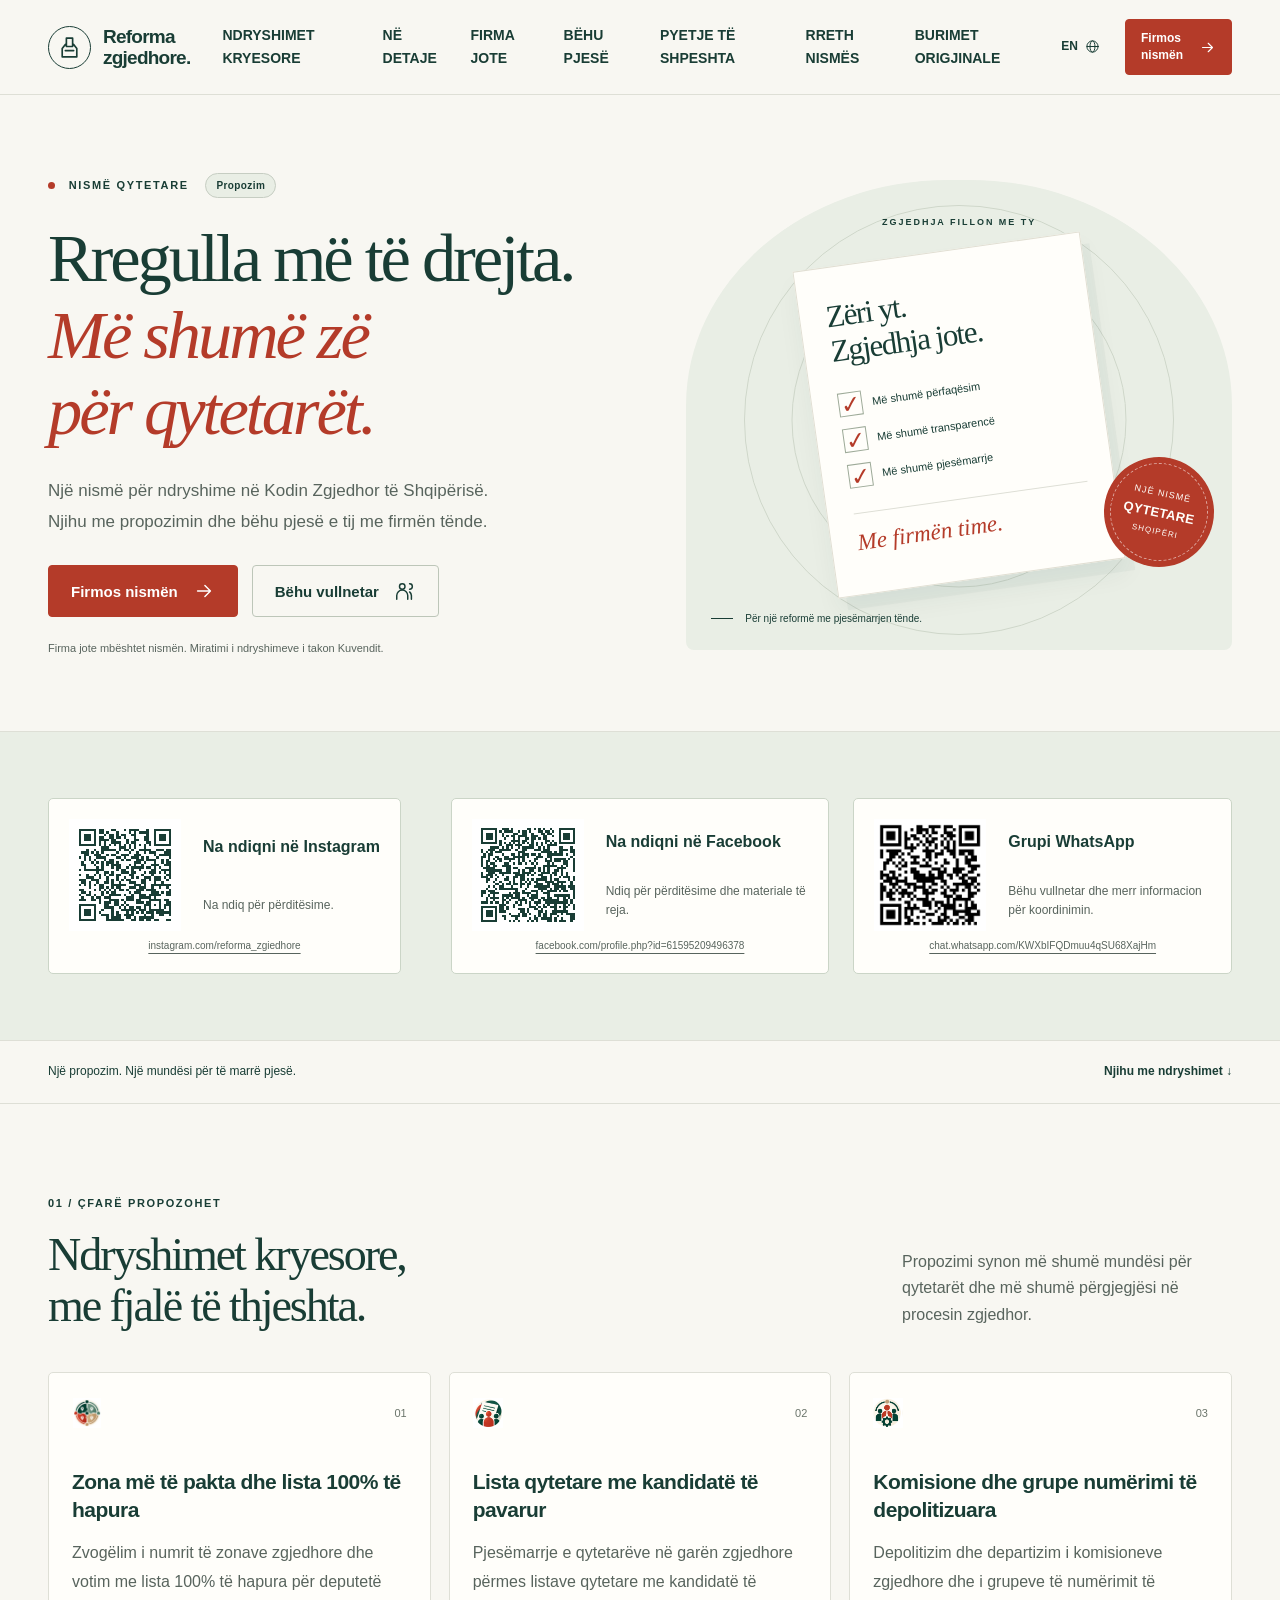
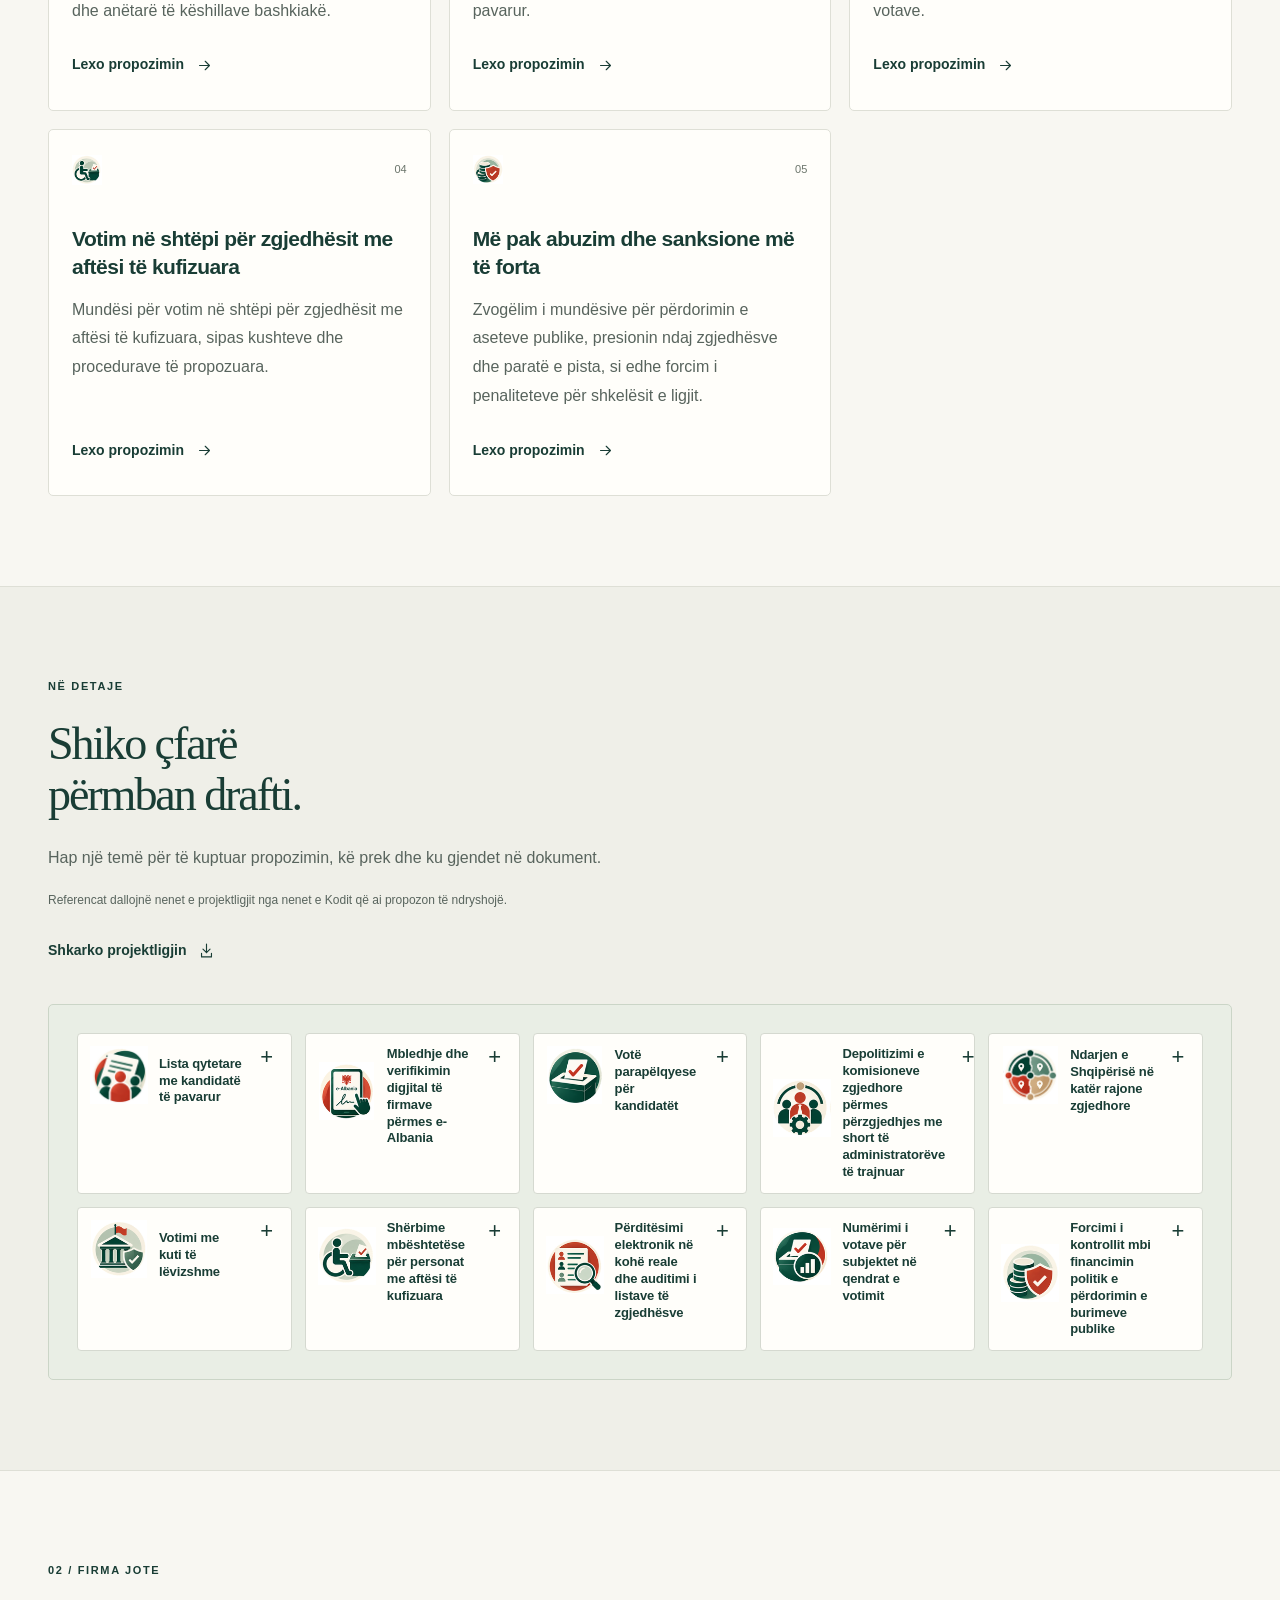
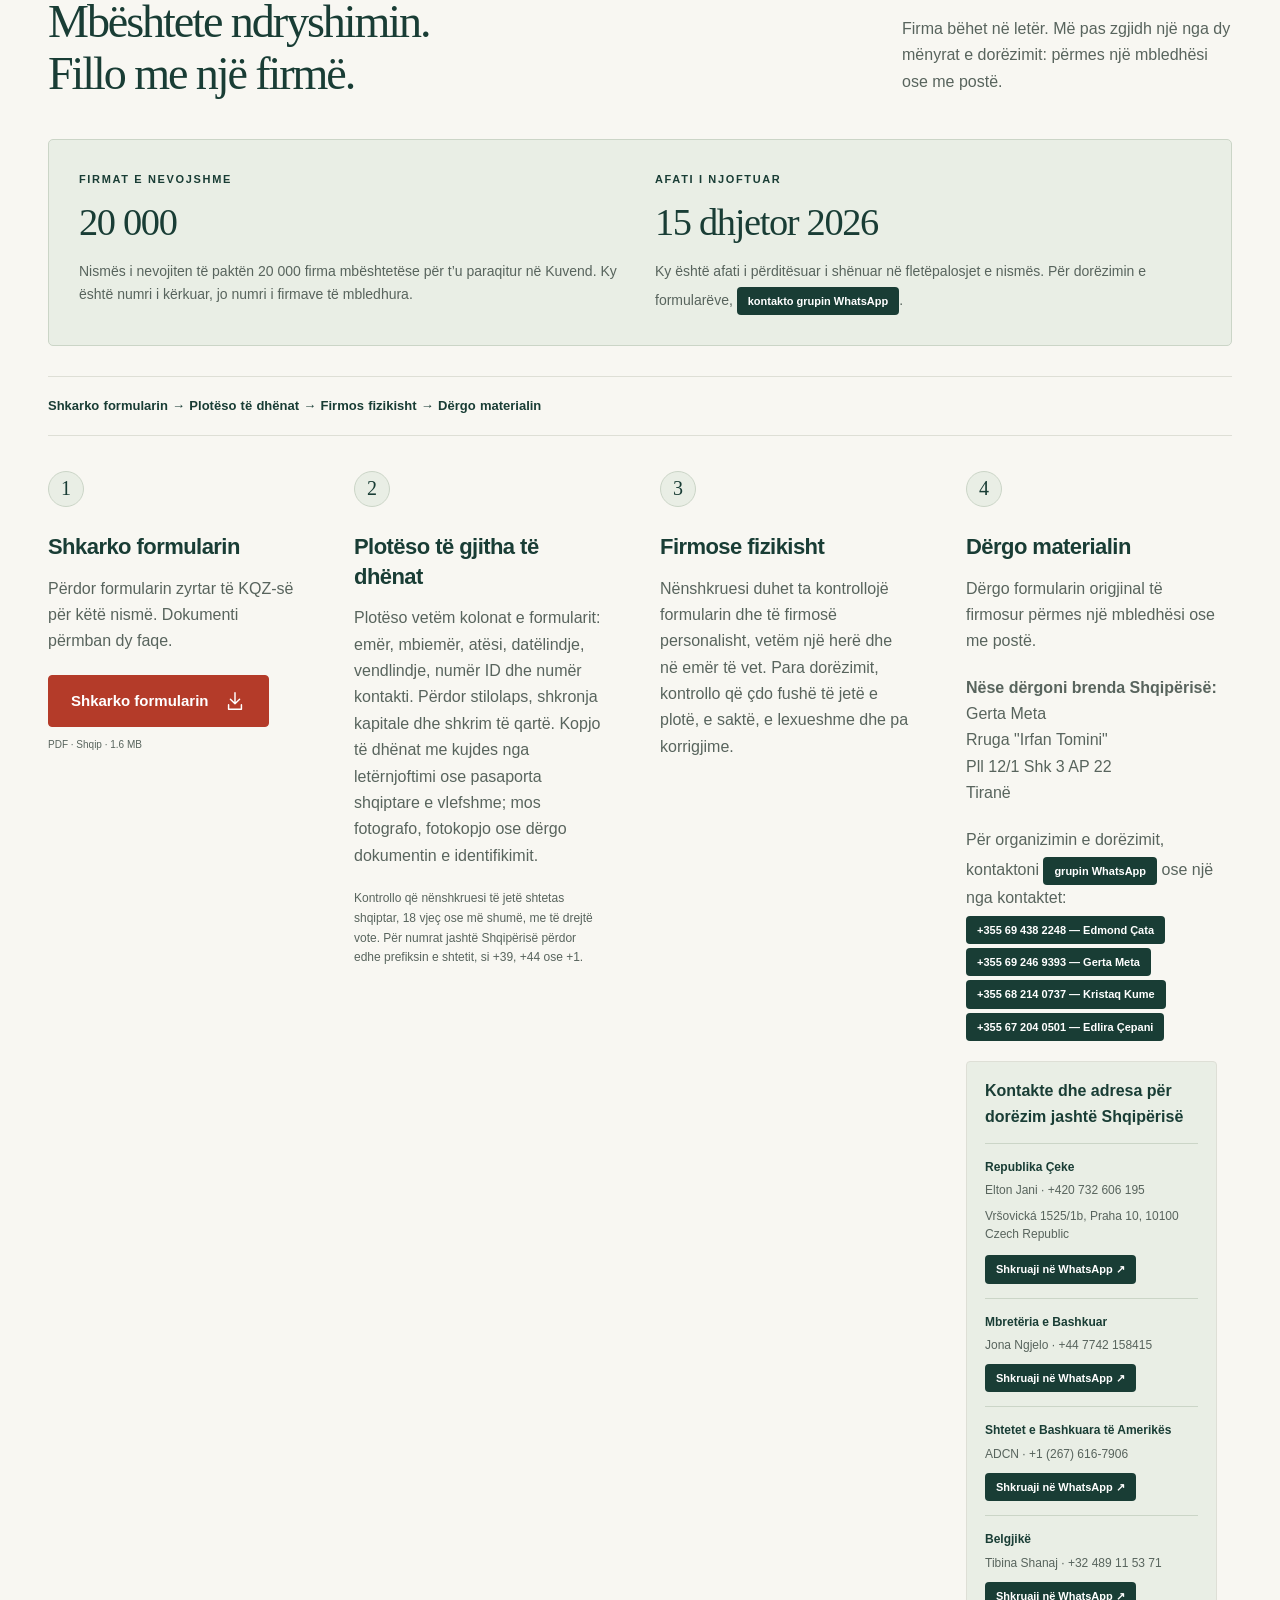
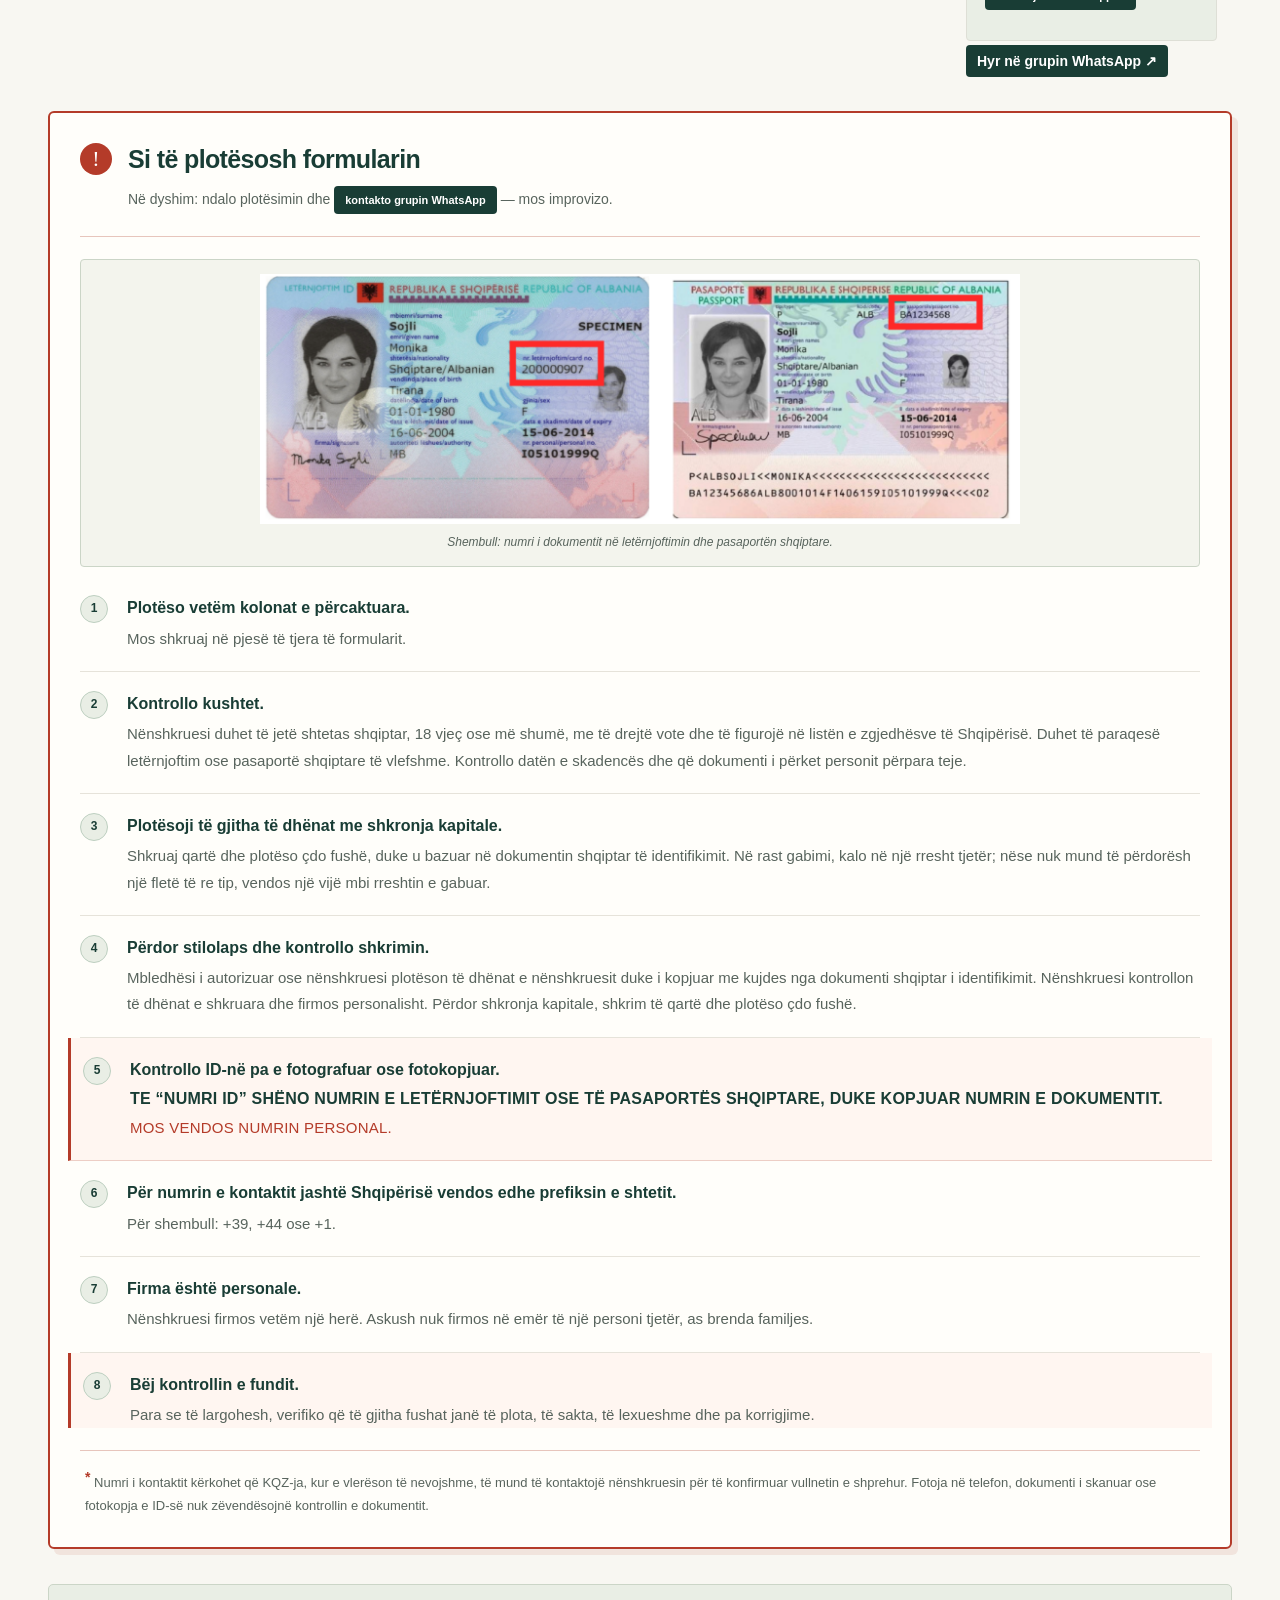
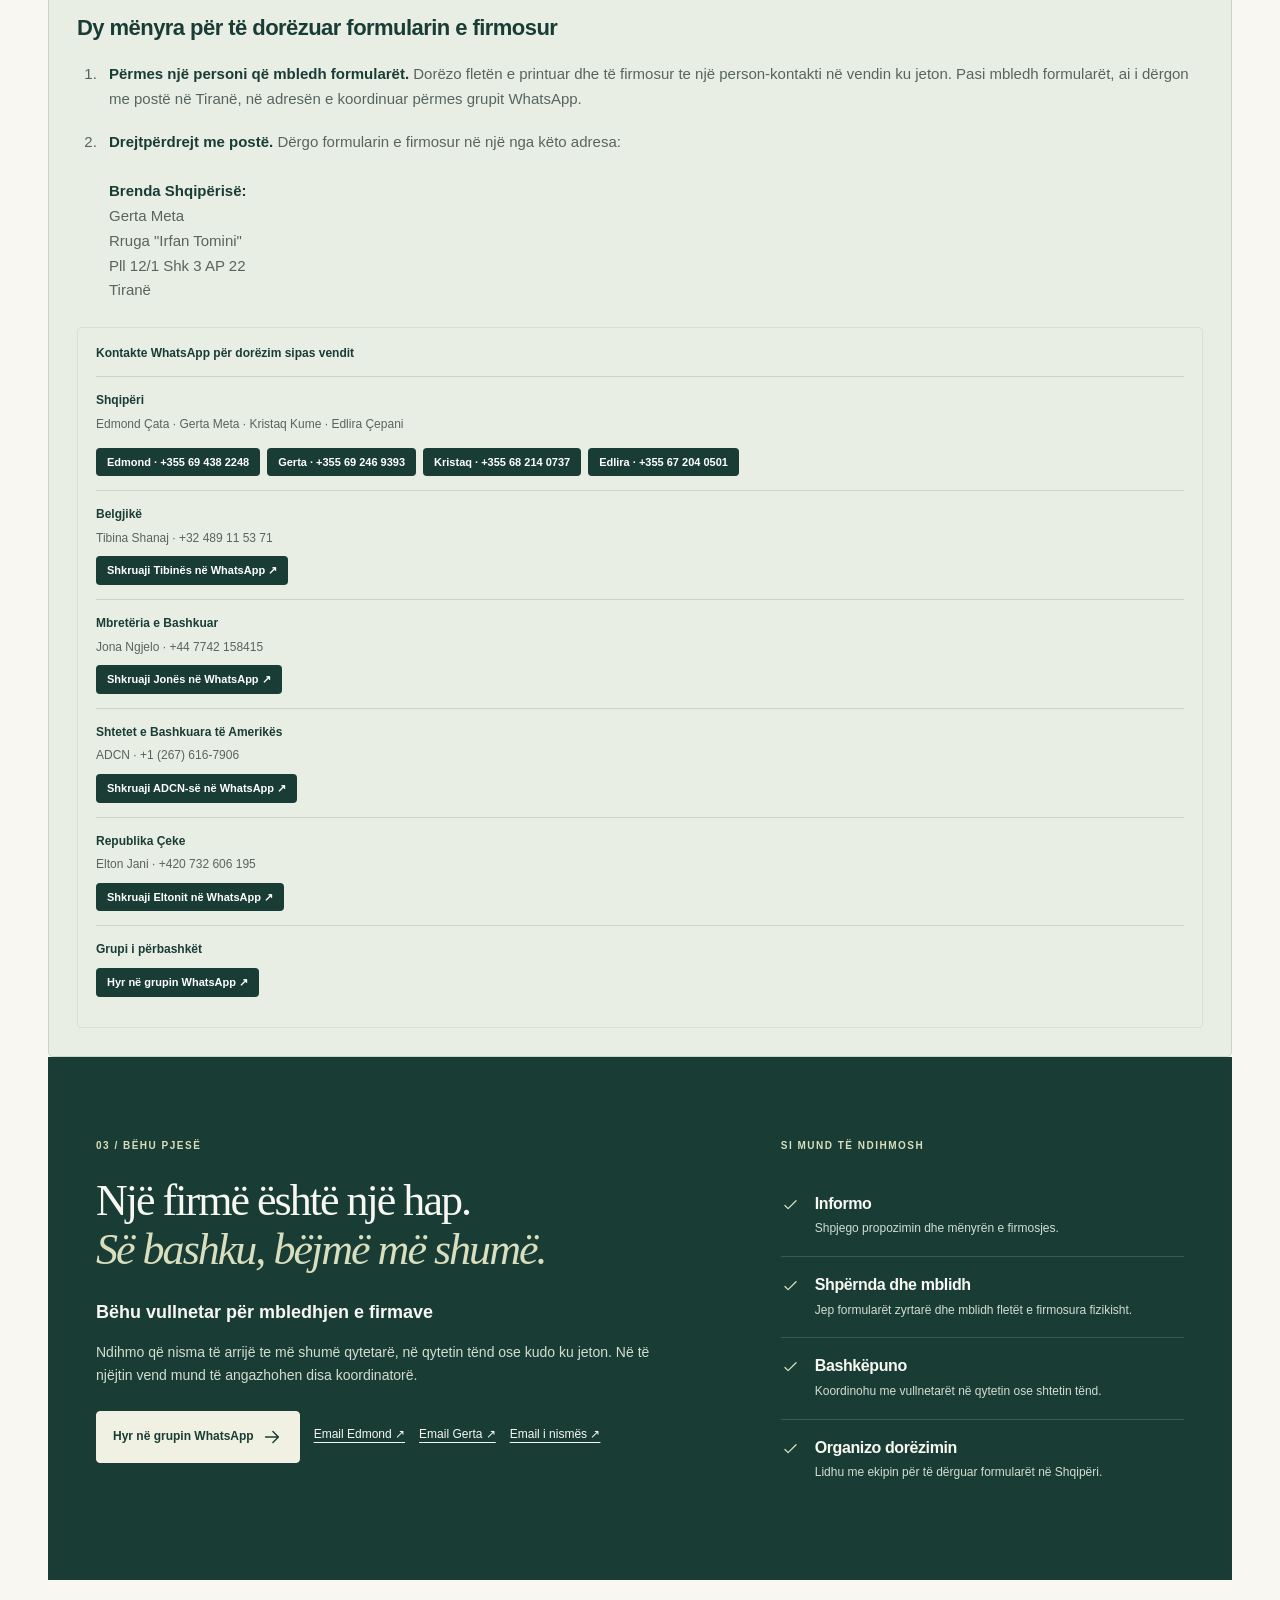
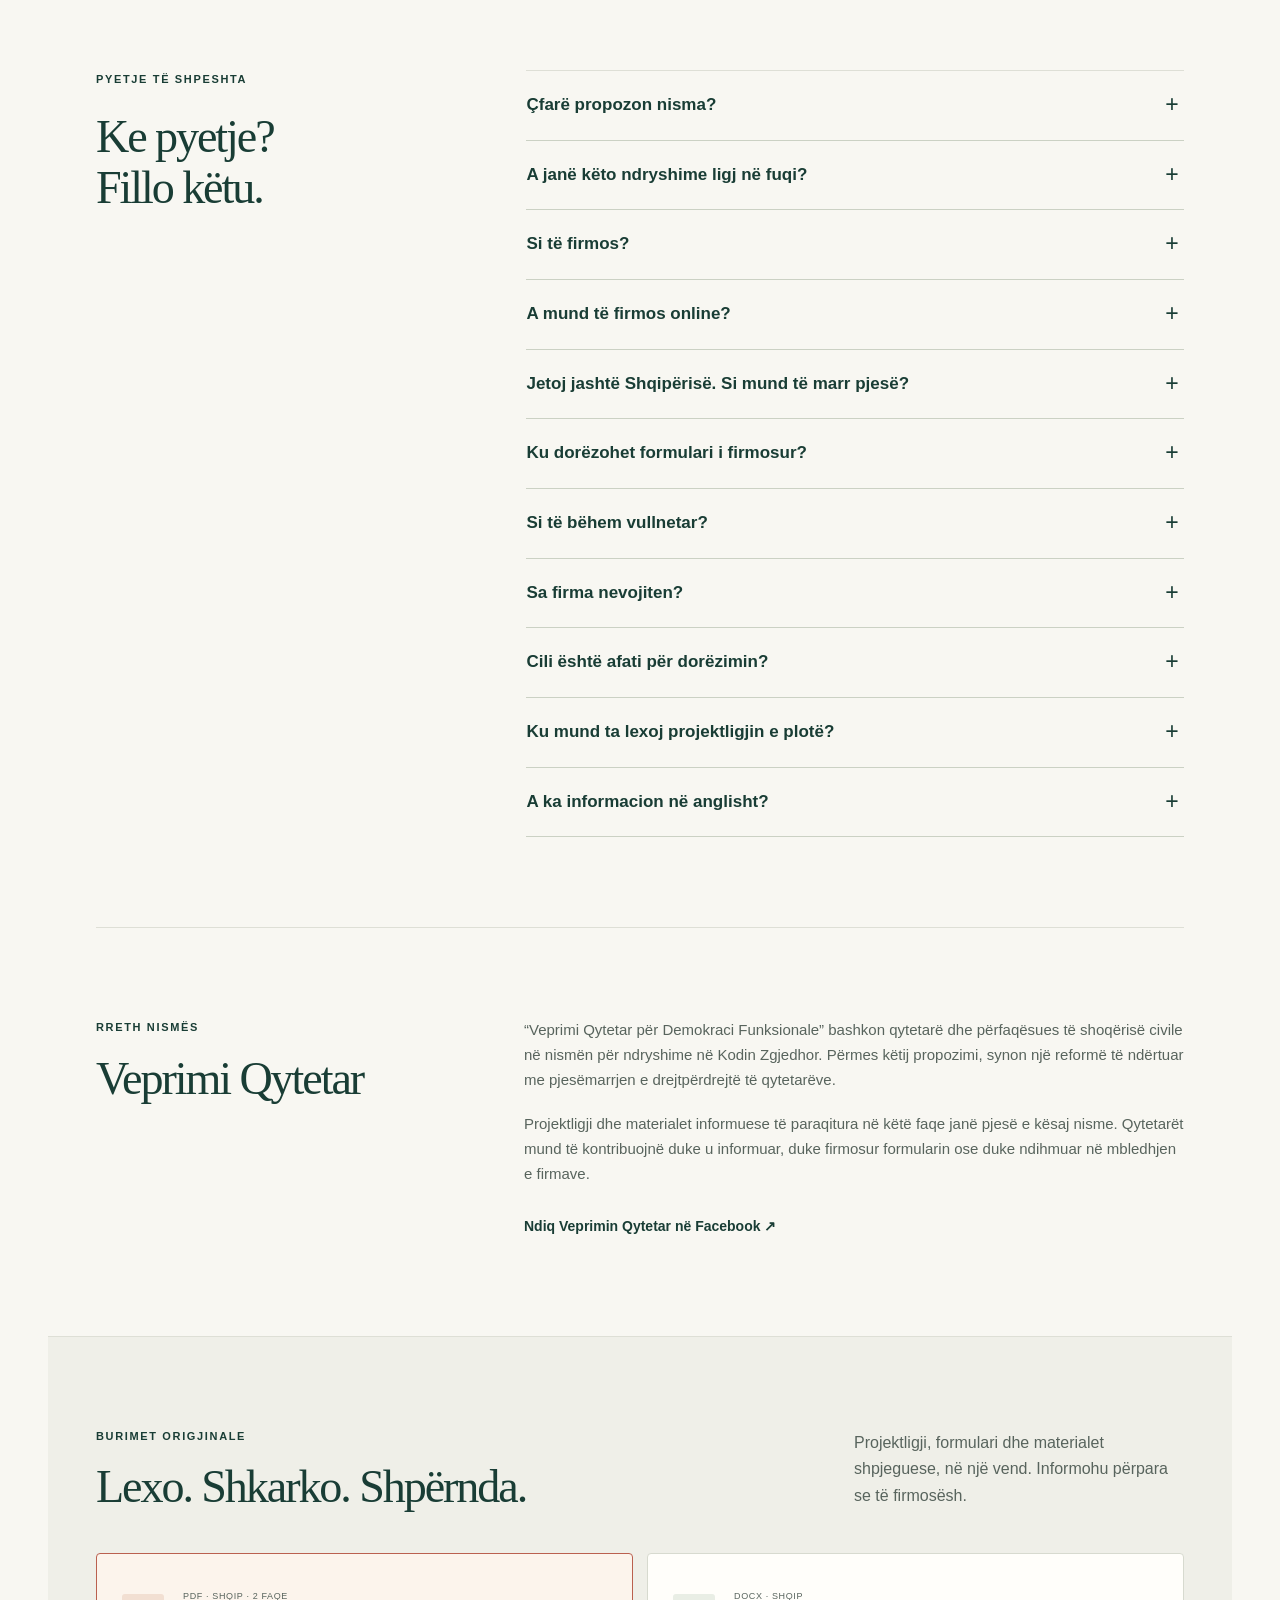
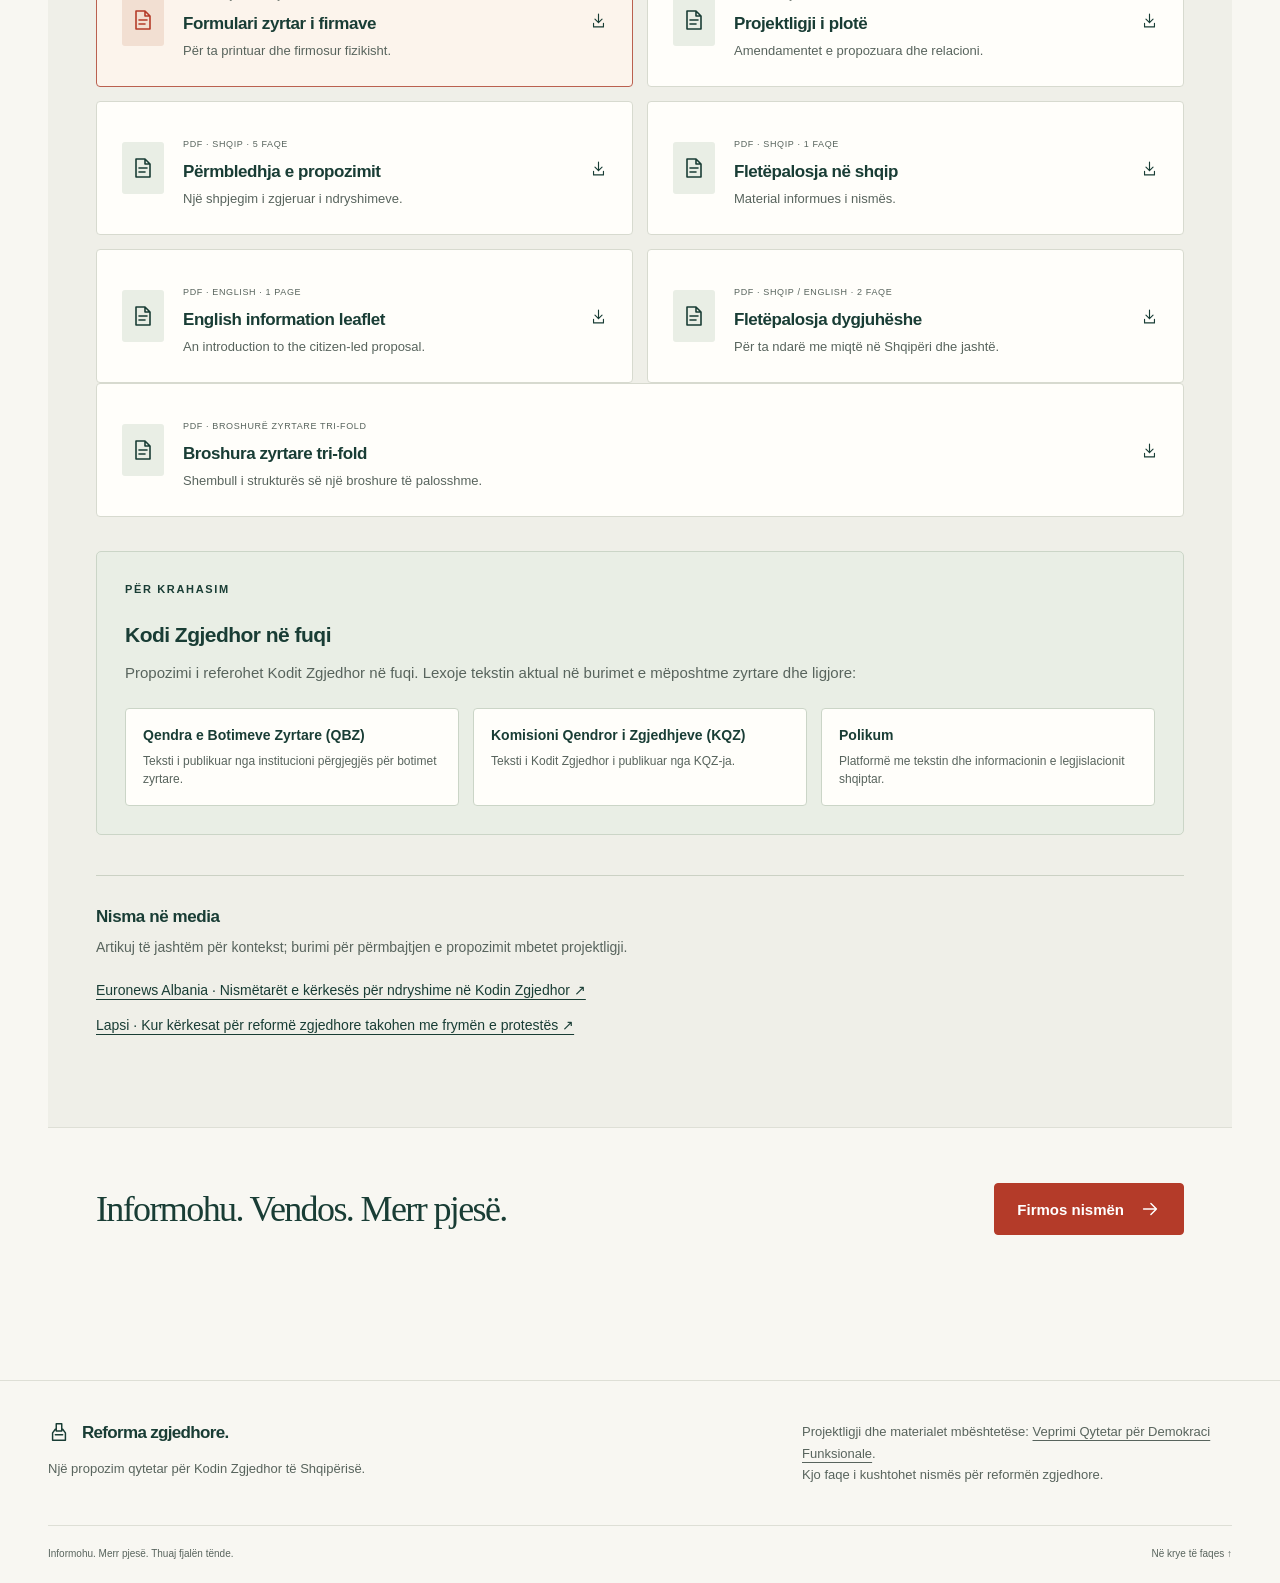
==== commit 4e386a48: "fix: menu" ====
--- a/index.html
+++ b/index.html
@@ -6,7 +6,7 @@
 <body><a class="skip-link" href="#main">Kalo te përmbajtja</a>
 <header class="site-header">
 <div class="container header-inner"><a class="brand" href="#krye" aria-label="Reforma zgjedhore — kryefaqja"><span class="brand-mark"><svg class="icon" viewBox="0 0 24 24" fill="none" stroke="currentColor" stroke-width="1.6" stroke-linecap="round" stroke-linejoin="round" aria-hidden="true"><path d="m8 9-3 4v8h14v-8l-3-4M8 15h8M9 3h6v8H9z"/></svg></span><span>Reforma<span class="brand-second">zgjedhore.</span></span></a><button class="menu-toggle" aria-expanded="false" aria-controls="navigation" hidden>Menuja <span aria-hidden="true">☰</span></button>
-<nav id="navigation" aria-label="Navigimi kryesor"><a href="#ndryshimet">Çfarë ndryshon</a><a href="#propozimi">NË DETAJE</a><a href="#firmos">Si të firmosësh</a><a href="#dokumente">Dokumente</a>
+<nav id="navigation" aria-label="Navigimi kryesor"><a href="#ndryshimet">NDRYSHIMET KRYESORE</a><a href="#propozimi">NË DETAJE</a><a href="#firmos">FIRMA JOTE</a><a href="#vullnetar">BËHU PJESË</a><a href="#pyetje">PYETJE TË SHPESHTA</a><a href="#rreth-nismes">RRETH NISMËS</a><a href="#dokumente">BURIMET ORIGJINALE</a>
 </nav>
 <div class="header-actions"><a class="language" href="en.html" lang="en" hreflang="en" aria-label="Read the English overview">EN <svg class="icon" viewBox="0 0 24 24" fill="none" stroke="currentColor" stroke-width="1.6" stroke-linecap="round" stroke-linejoin="round" aria-hidden="true"><circle cx="12" cy="12" r="9"/><ellipse cx="12" cy="12" rx="4" ry="9"/><path d="M3 12h18"/></svg></a><a class="button small" href="#firmos">Firmos nismën <svg class="icon" viewBox="0 0 24 24" fill="none" stroke="currentColor" stroke-width="1.6" stroke-linecap="round" stroke-linejoin="round" aria-hidden="true"><path d="M5 12h14m-6-6 6 6-6 6"/></svg></a>
 </div>
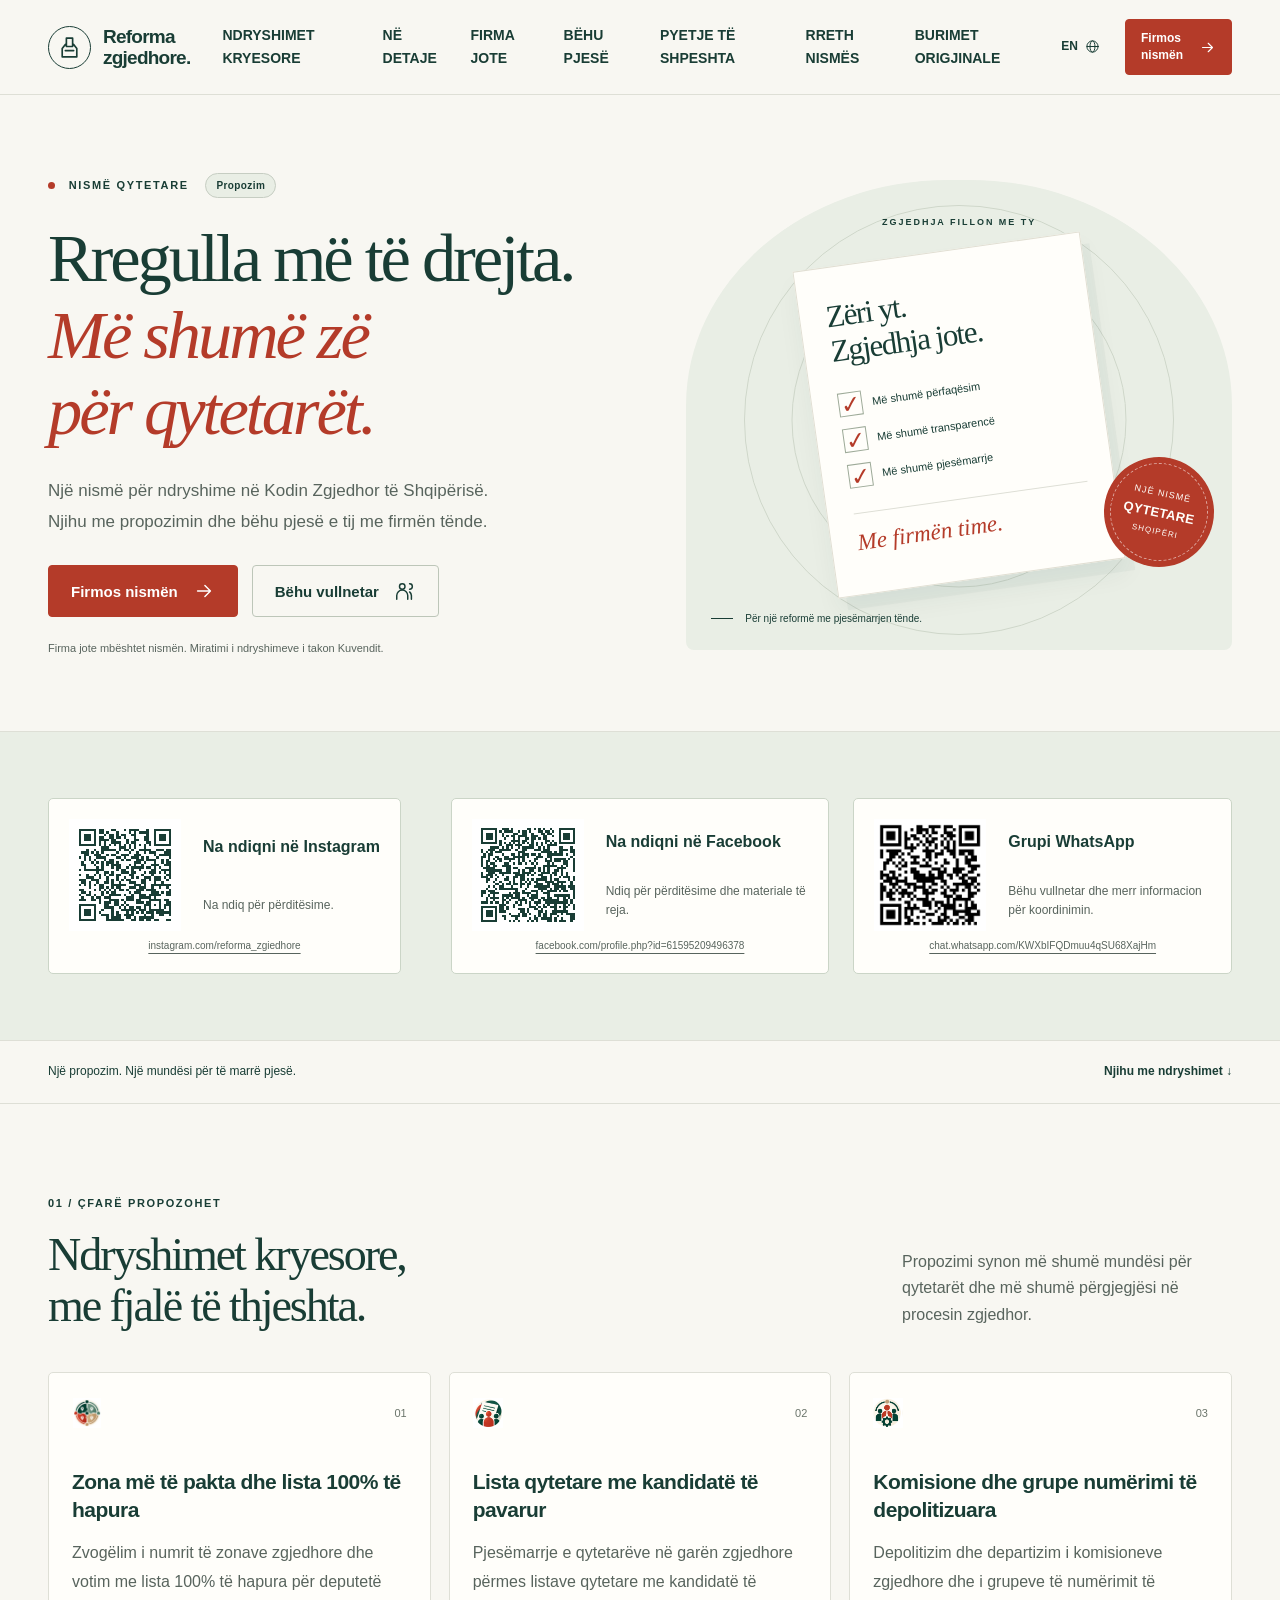
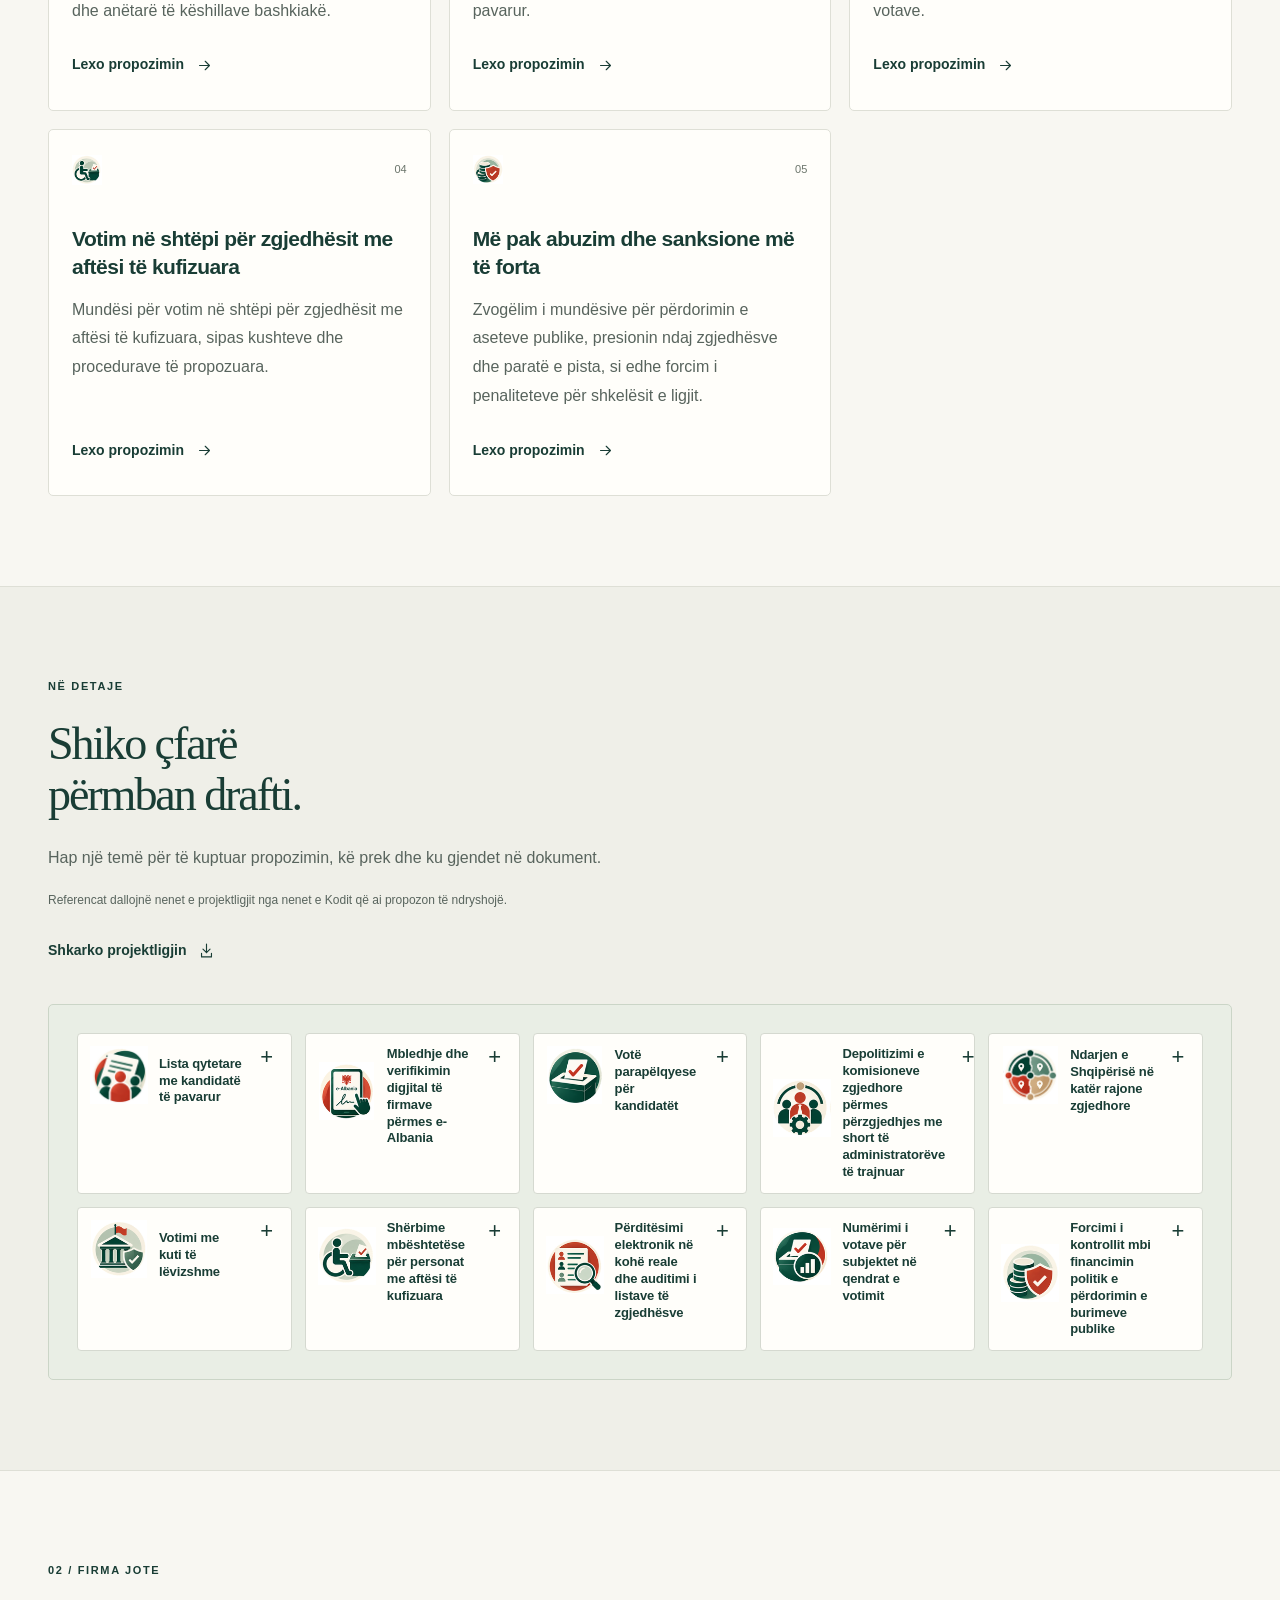
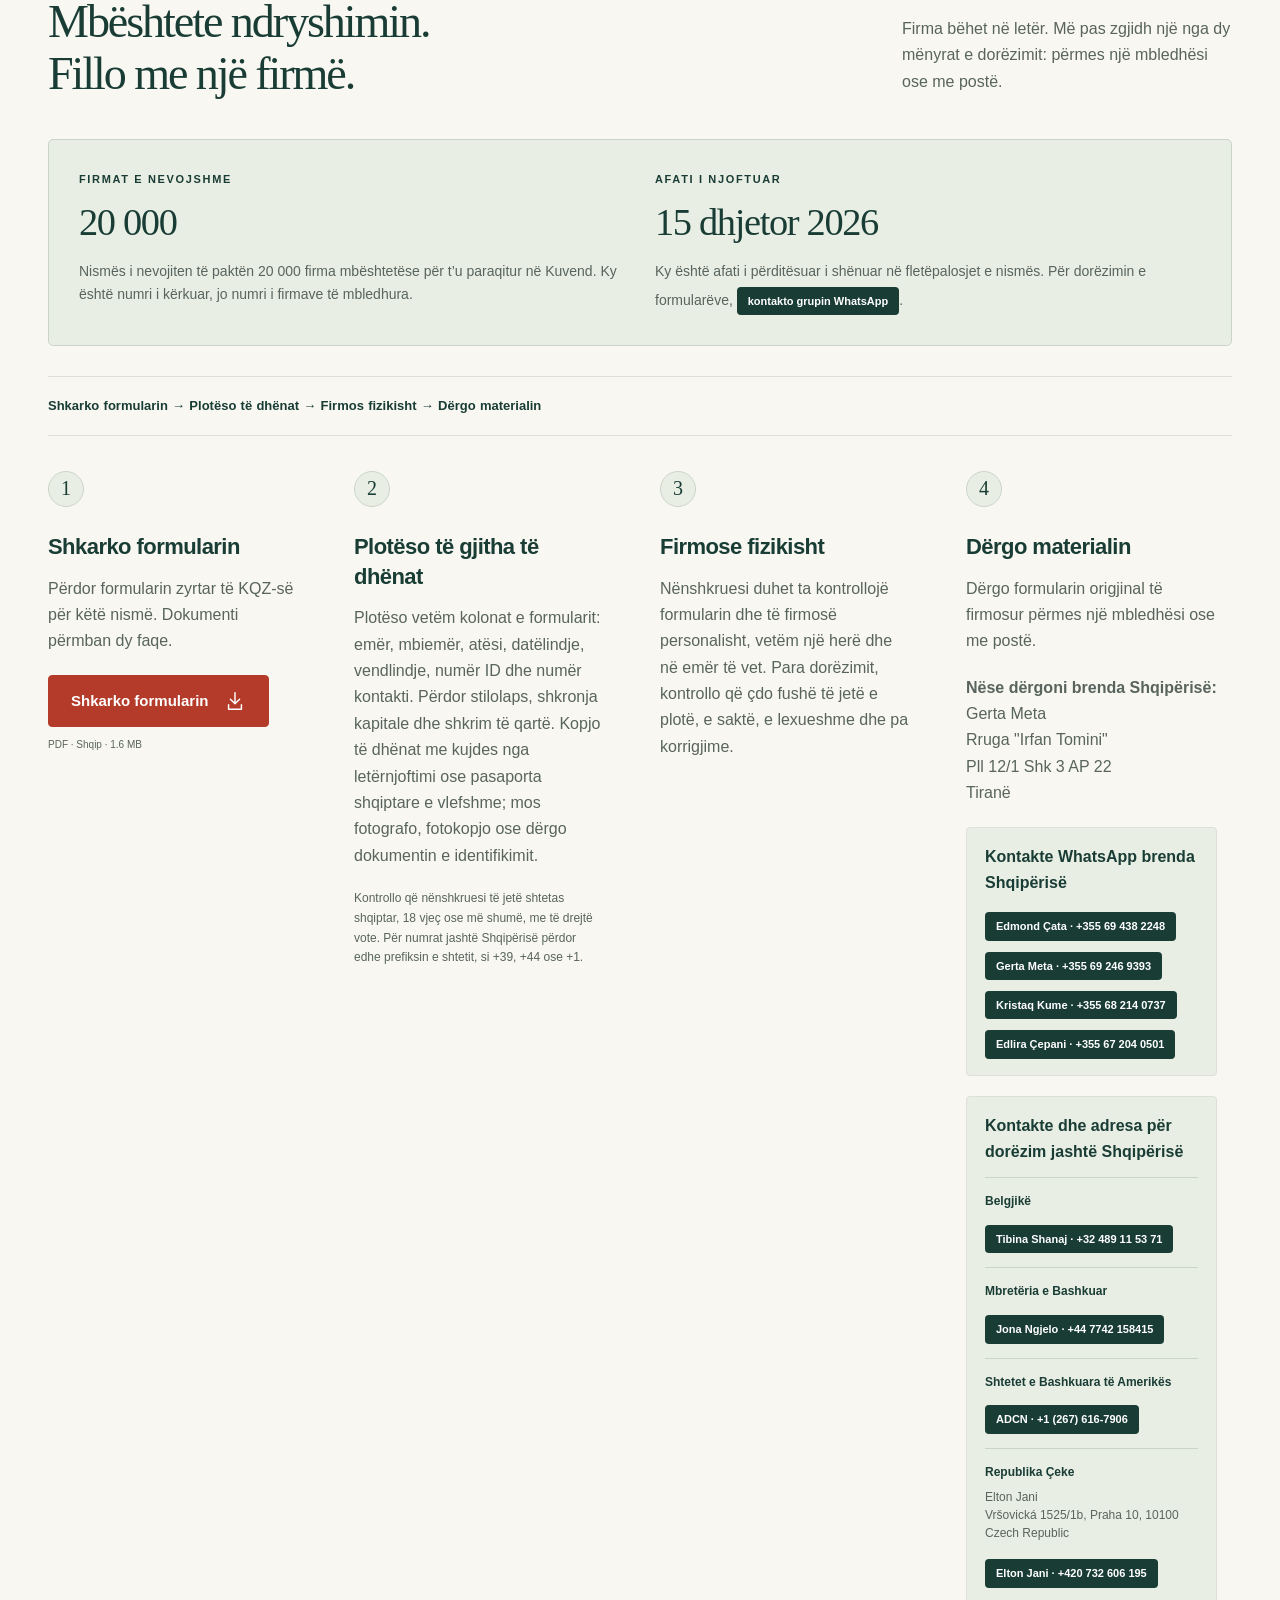
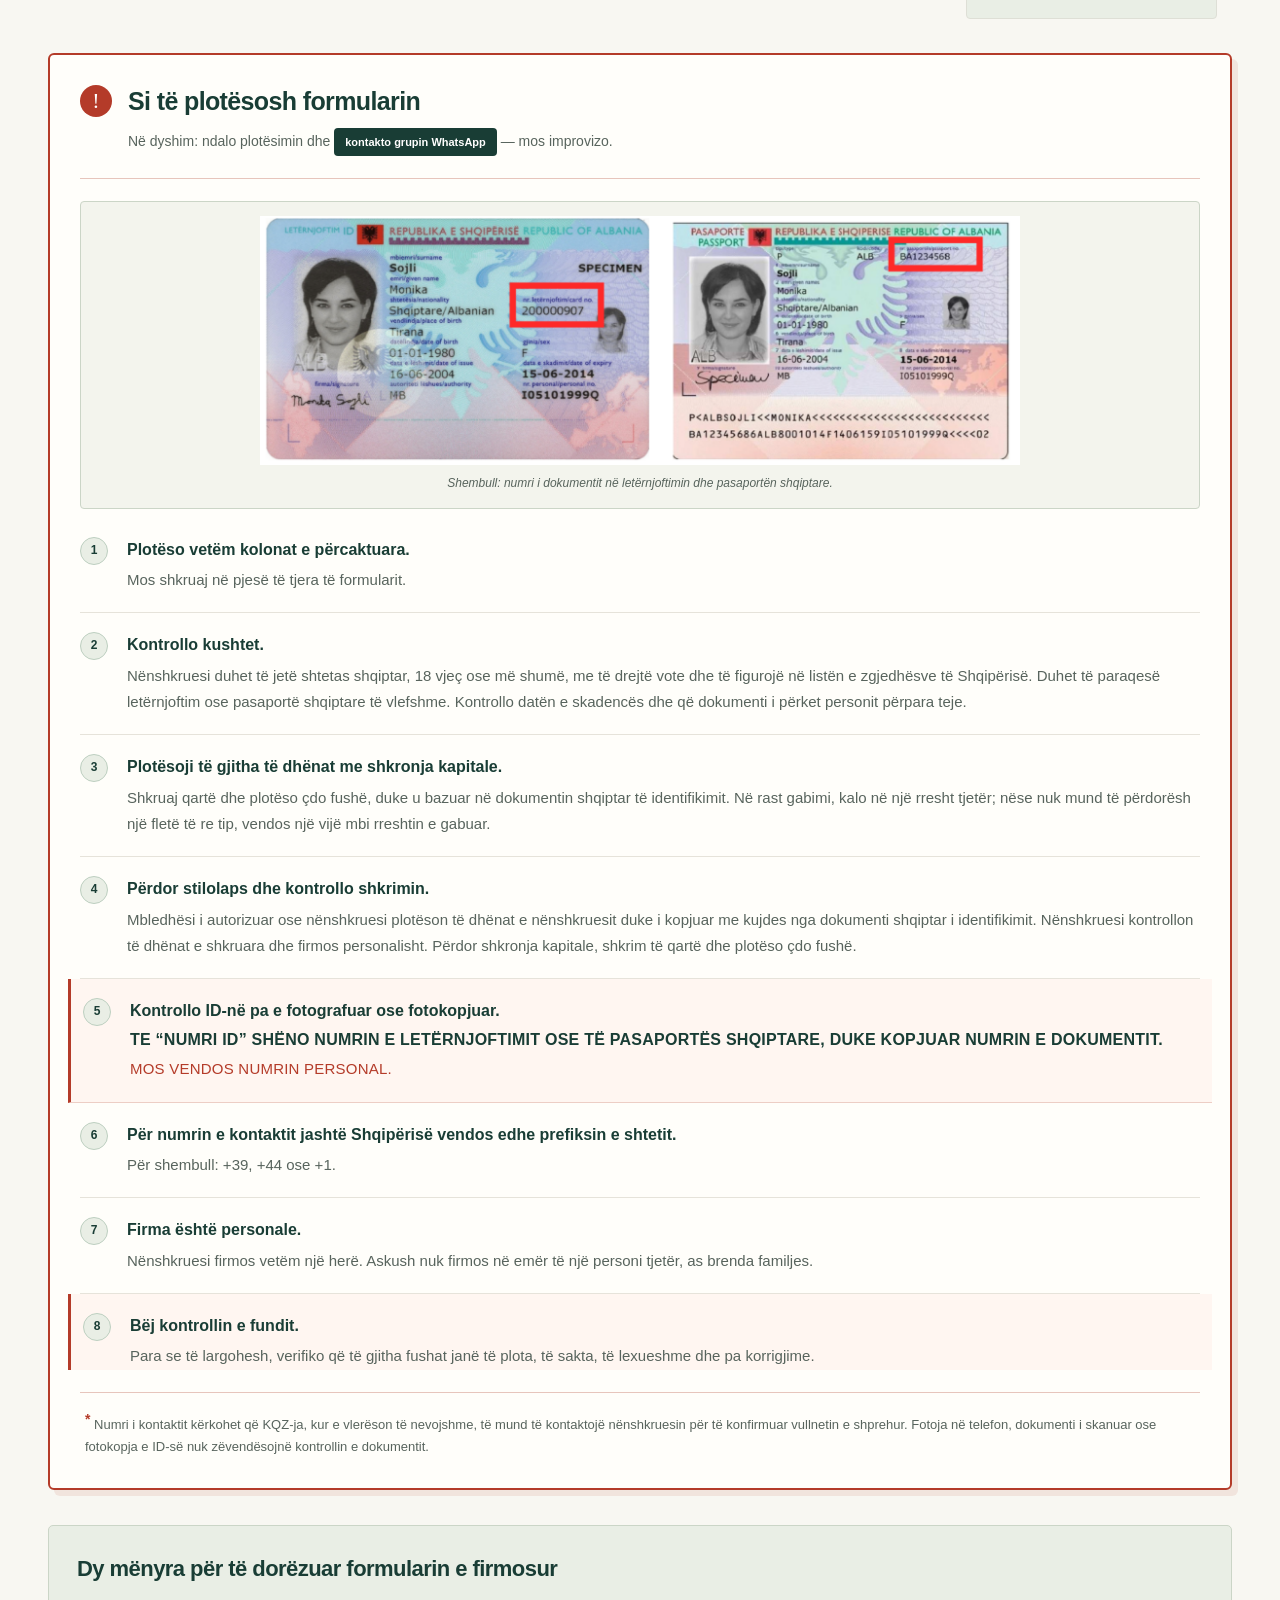
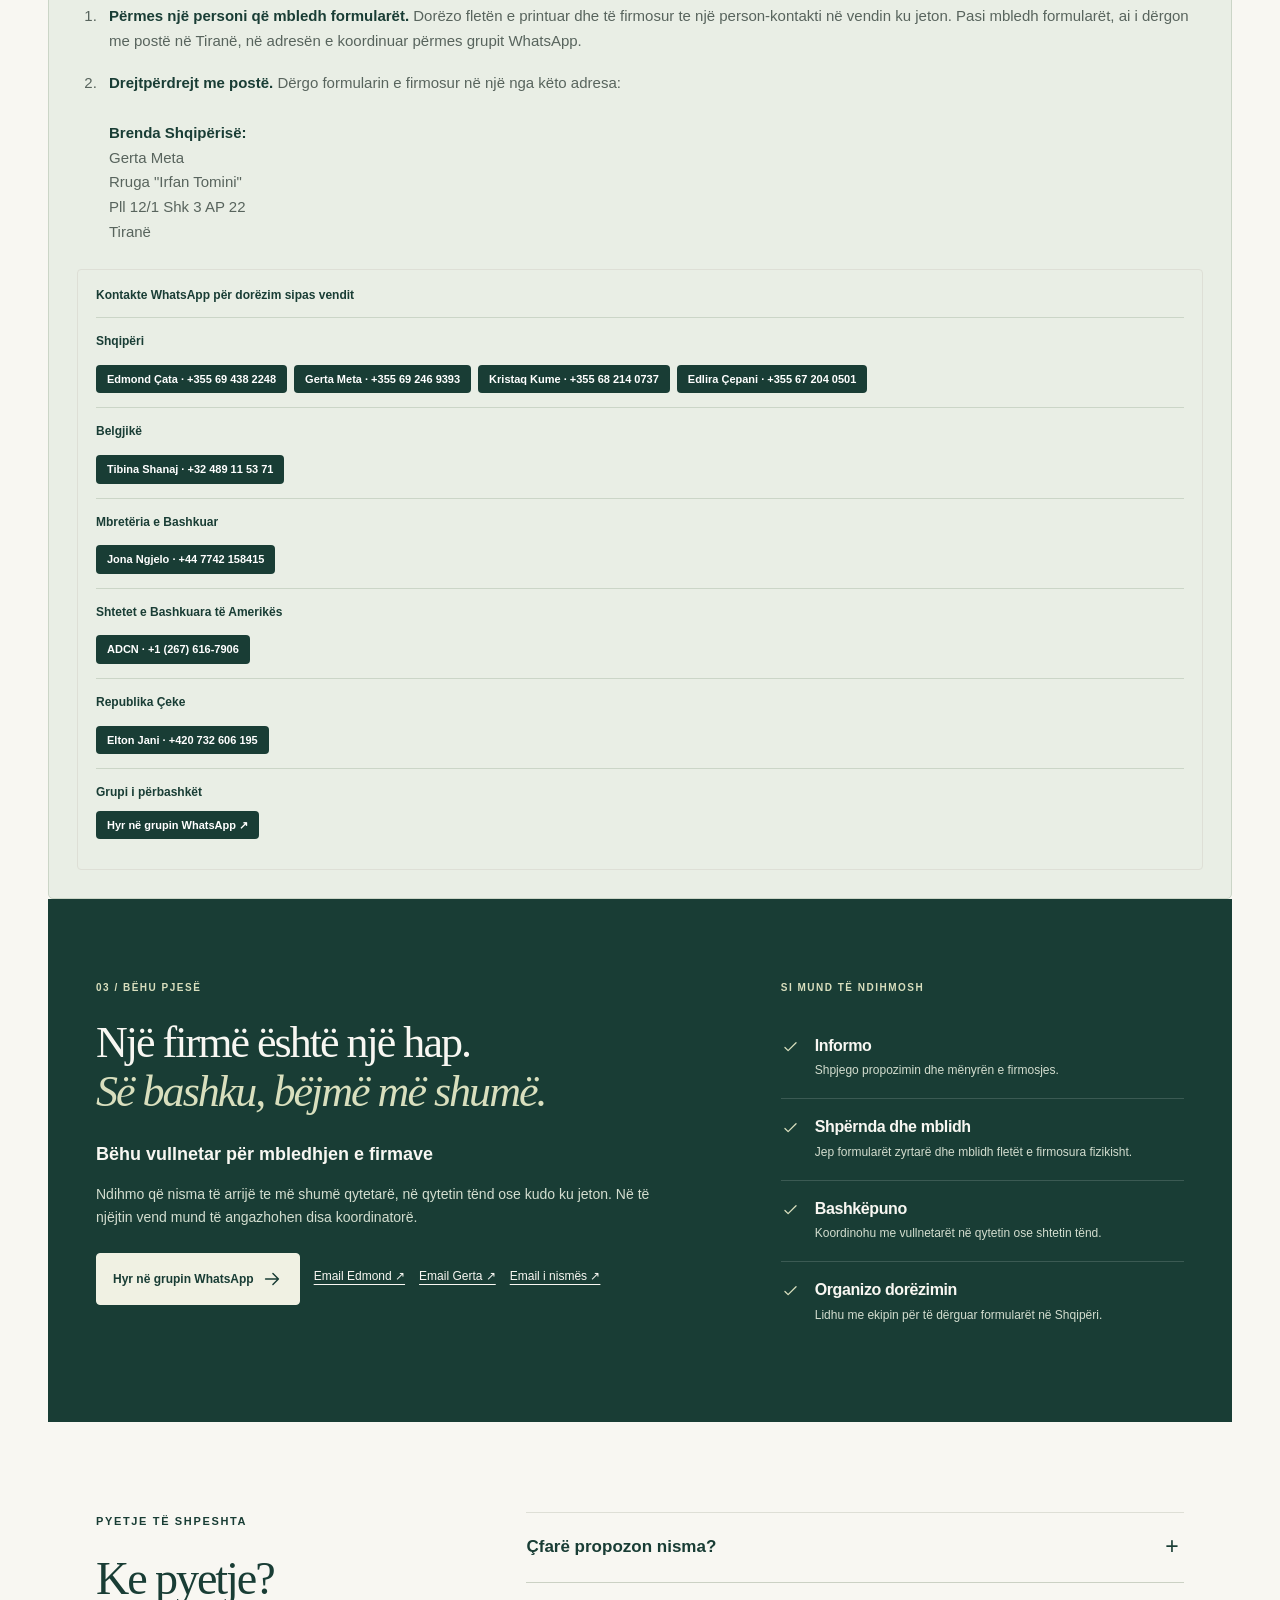
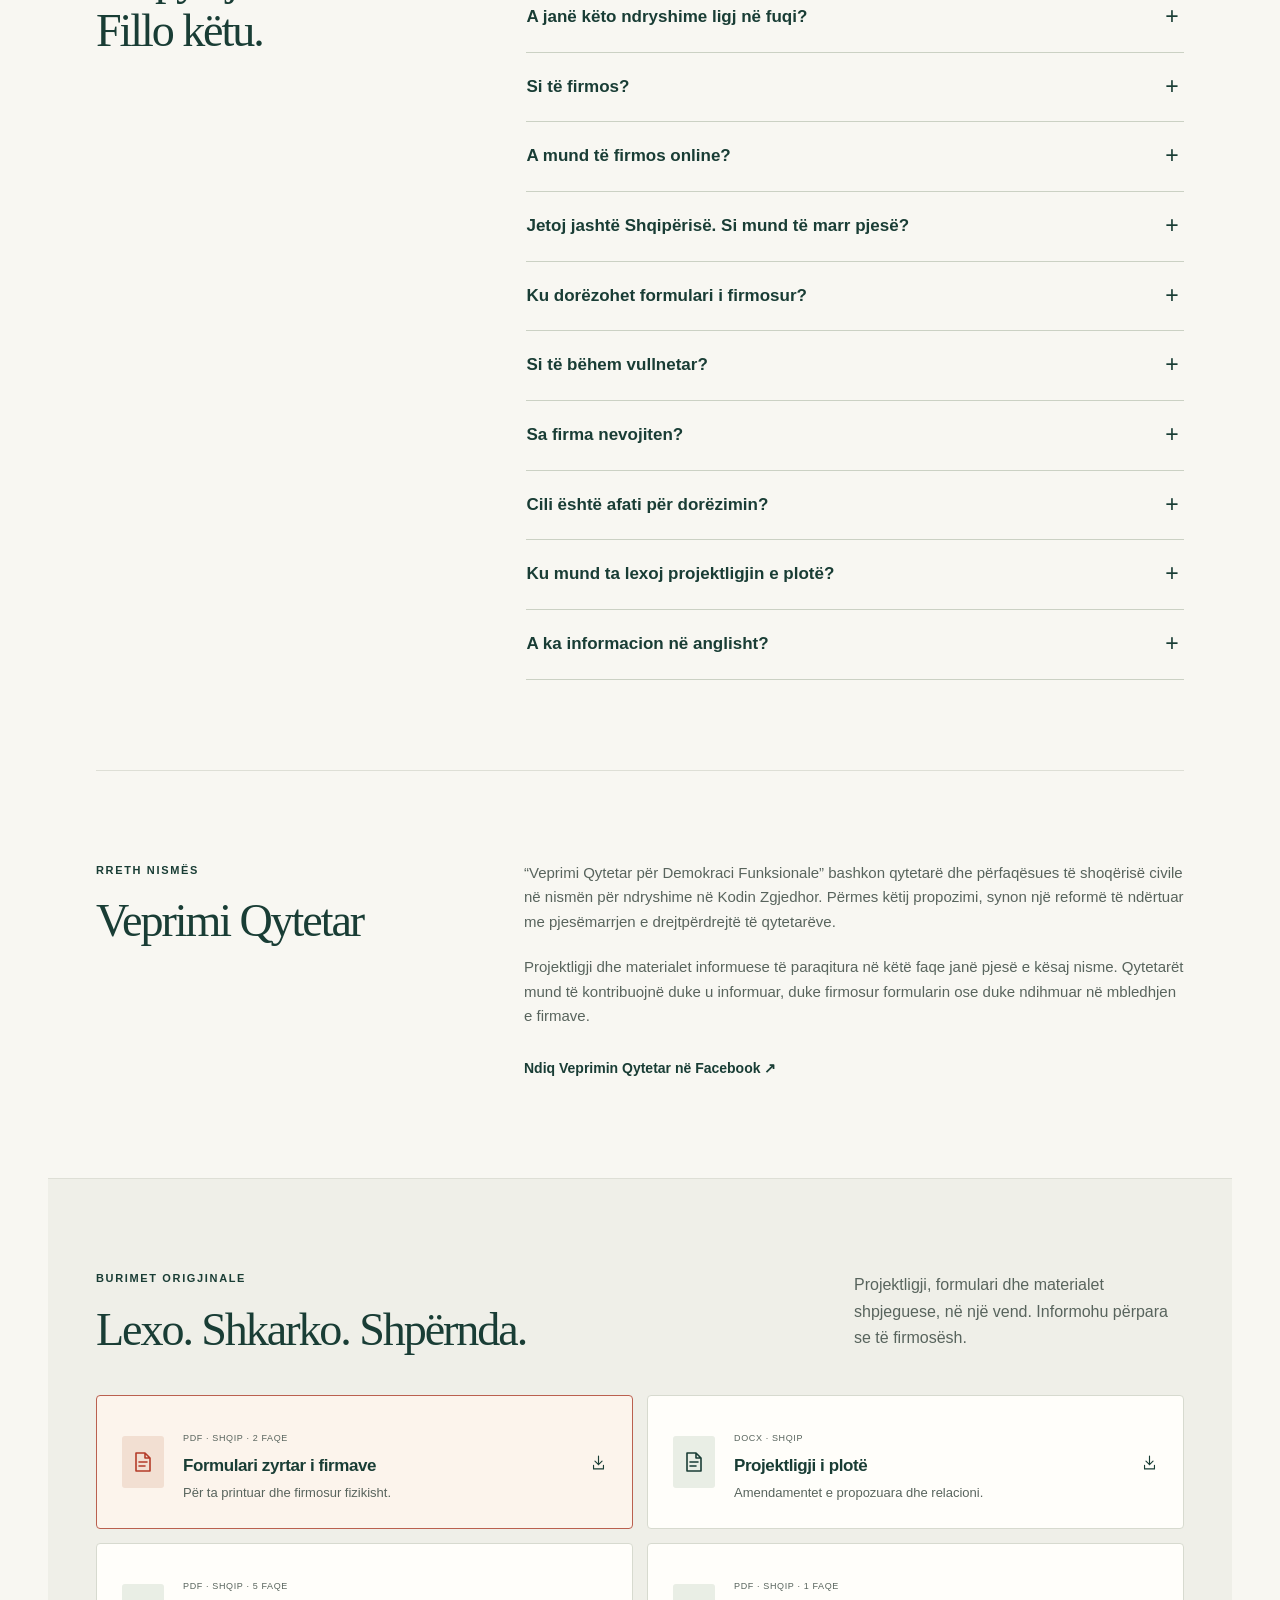
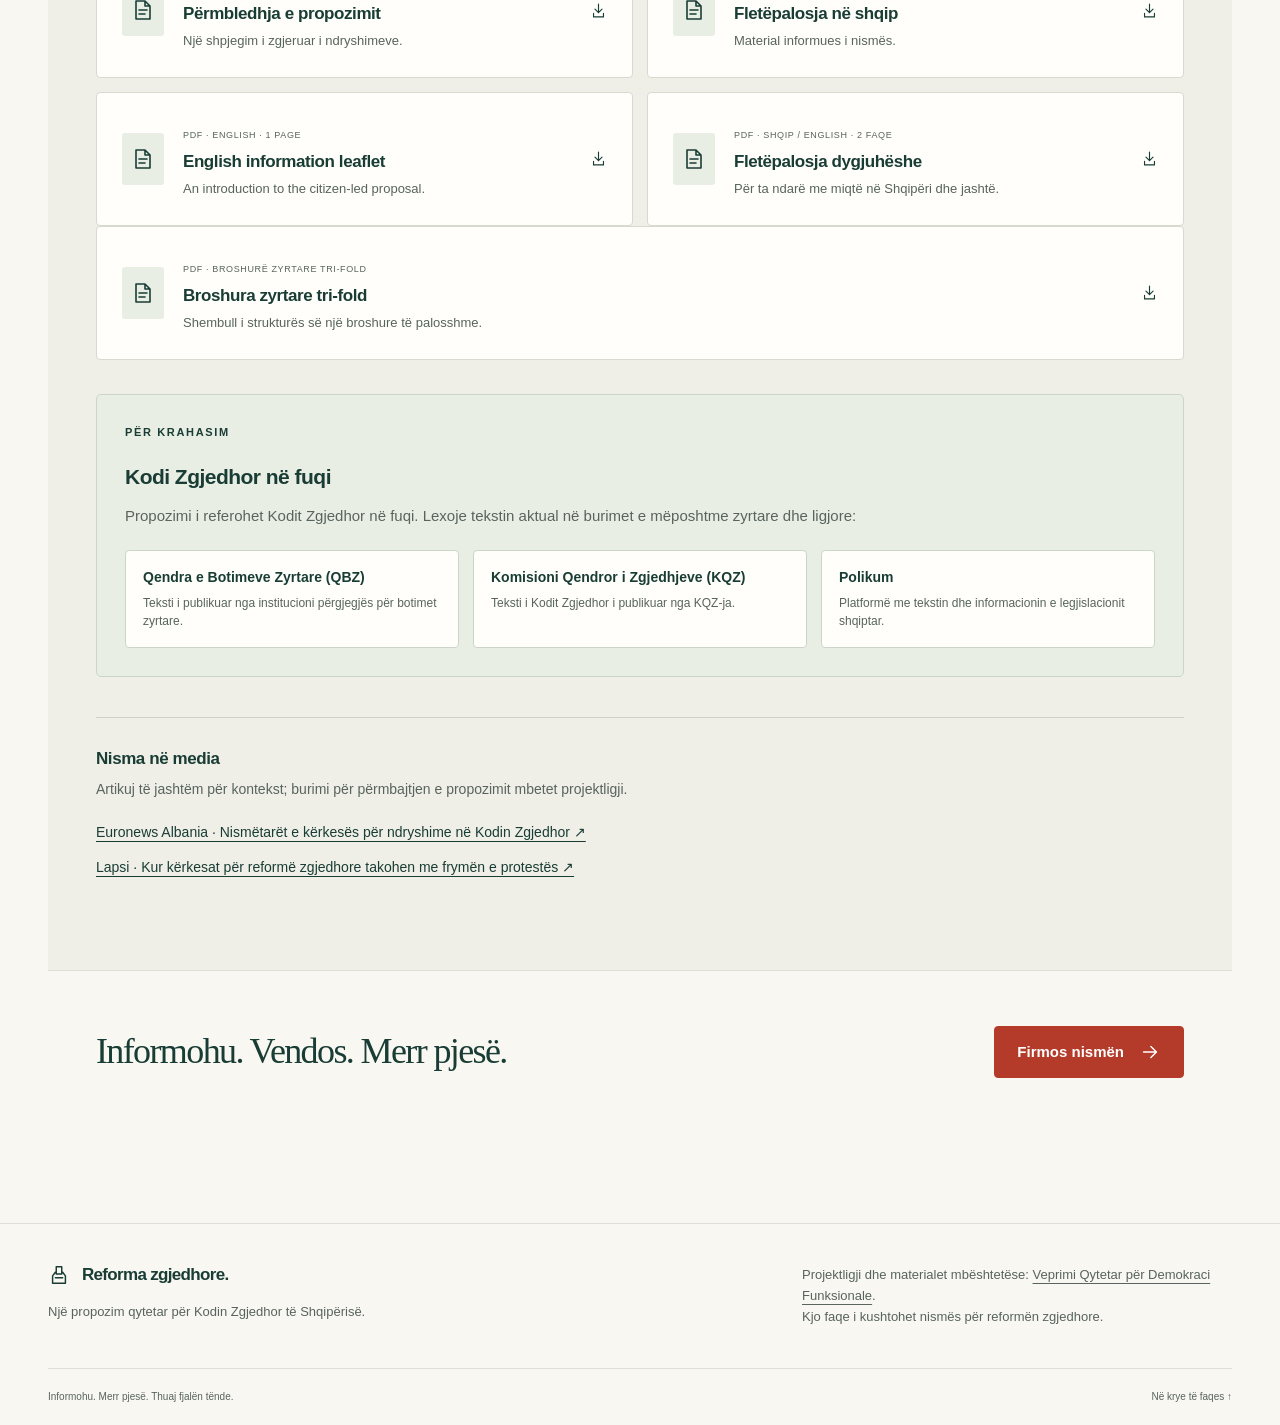
==== commit 08aad134: "fix: whatsapp buttons" ====
--- a/index.html
+++ b/index.html
@@ -258,18 +258,18 @@
 Pll 12/1 Shk 3 AP 22<br>
 Tiranë
 </p>
-<p>Për organizimin e dorëzimit, kontaktoni <a class="whatsapp-link" href="https://chat.whatsapp.com/KWXbIFQDmuu4qSU68XajHm" target="_blank" rel="noopener">grupin WhatsApp</a> ose një nga kontaktet:<br>
-<a class="whatsapp-link" href="https://wa.me/355694382248" target="_blank" rel="noopener">+355 69 438 2248 — Edmond Çata</a><br>
-<a class="whatsapp-link" href="https://wa.me/355692469393" target="_blank" rel="noopener">+355 69 246 9393 — Gerta Meta</a><br>
-<a class="whatsapp-link" href="https://wa.me/355682140737" target="_blank" rel="noopener">+355 68 214 0737 — Kristaq Kume</a><br>
-<a class="whatsapp-link" href="https://wa.me/355672040501" target="_blank" rel="noopener">+355 67 204 0501 — Edlira Çepani</a>
-</p>
-<div class="delivery-coordinators" aria-label="Kontakte dhe adresa për dorëzim jashtë Shqipërisë"><p><strong>Kontakte dhe adresa për dorëzim jashtë Shqipërisë</strong></p>
-<div class="delivery-coordinator"><strong>Republika Çeke</strong><span>Elton Jani · +420 732 606 195</span><address>Vršovická 1525/1b, Praha 10, 10100<br>Czech Republic</address><a class="whatsapp-link" href="https://wa.me/420732606195" target="_blank" rel="noopener">Shkruaji në WhatsApp ↗</a></div>
-<div class="delivery-coordinator"><strong>Mbretëria e Bashkuar</strong><span>Jona Ngjelo · +44 7742 158415</span><a class="whatsapp-link" href="https://wa.me/447742158415" target="_blank" rel="noopener">Shkruaji në WhatsApp ↗</a></div>
-<div class="delivery-coordinator"><strong>Shtetet e Bashkuara të Amerikës</strong><span>ADCN · +1 (267) 616-7906</span><a class="whatsapp-link" href="https://wa.me/12676167906" target="_blank" rel="noopener">Shkruaji në WhatsApp ↗</a></div>
-<div class="delivery-coordinator"><strong>Belgjikë</strong><span>Tibina Shanaj · +32 489 11 53 71</span><a class="whatsapp-link" href="https://wa.me/32489115371" target="_blank" rel="noopener">Shkruaji në WhatsApp ↗</a></div></div>
-<a class="text-link whatsapp-link" href="https://chat.whatsapp.com/KWXbIFQDmuu4qSU68XajHm" target="_blank" rel="noopener">Hyr në grupin WhatsApp ↗</a>
+<div class="delivery-coordinators delivery-coordinators-albania" aria-label="Kontakte WhatsApp brenda Shqipërisë"><p><strong>Kontakte WhatsApp brenda Shqipërisë</strong></p>
+<div class="delivery-contact-buttons">
+<a class="whatsapp-link" href="https://wa.me/355694382248" target="_blank" rel="noopener">Edmond Çata · +355 69 438 2248</a>
+<a class="whatsapp-link" href="https://wa.me/355692469393" target="_blank" rel="noopener">Gerta Meta · +355 69 246 9393</a>
+<a class="whatsapp-link" href="https://wa.me/355682140737" target="_blank" rel="noopener">Kristaq Kume · +355 68 214 0737</a>
+<a class="whatsapp-link" href="https://wa.me/355672040501" target="_blank" rel="noopener">Edlira Çepani · +355 67 204 0501</a>
+</div></div>
+<div class="delivery-coordinators" aria-label="Kontakte WhatsApp jashtë Shqipërisë"><p><strong>Kontakte dhe adresa për dorëzim jashtë Shqipërisë</strong></p>
+<div class="delivery-coordinator"><strong>Belgjikë</strong><div class="delivery-contact-buttons"><a class="whatsapp-link" href="https://wa.me/32489115371" target="_blank" rel="noopener">Tibina Shanaj · +32 489 11 53 71</a></div></div>
+<div class="delivery-coordinator"><strong>Mbretëria e Bashkuar</strong><div class="delivery-contact-buttons"><a class="whatsapp-link" href="https://wa.me/447742158415" target="_blank" rel="noopener">Jona Ngjelo · +44 7742 158415</a></div></div>
+<div class="delivery-coordinator"><strong>Shtetet e Bashkuara të Amerikës</strong><div class="delivery-contact-buttons"><a class="whatsapp-link" href="https://wa.me/12676167906" target="_blank" rel="noopener">ADCN · +1 (267) 616-7906</a></div></div>
+<div class="delivery-coordinator"><strong>Republika Çeke</strong><address>Elton Jani<br>Vršovická 1525/1b, Praha 10, 10100<br>Czech Republic</address><div class="delivery-contact-buttons"><a class="whatsapp-link" href="https://wa.me/420732606195" target="_blank" rel="noopener">Elton Jani · +420 732 606 195</a></div></div></div>
 </article>
 </div>
 <section class="form-guidance" aria-labelledby="form-guidance-title">
@@ -299,11 +299,11 @@
 Tiranë</li>
 </ol>
 <div class="delivery-coordinators delivery-options-contacts" aria-label="Kontakte WhatsApp për dorëzim"><p><strong>Kontakte WhatsApp për dorëzim sipas vendit</strong></p>
-<div class="delivery-coordinator"><strong>Shqipëri</strong><span>Edmond Çata · Gerta Meta · Kristaq Kume · Edlira Çepani</span><div class="delivery-contact-buttons"><a class="whatsapp-link" href="https://wa.me/355694382248" target="_blank" rel="noopener">Edmond · +355 69 438 2248</a><a class="whatsapp-link" href="https://wa.me/355692469393" target="_blank" rel="noopener">Gerta · +355 69 246 9393</a><a class="whatsapp-link" href="https://wa.me/355682140737" target="_blank" rel="noopener">Kristaq · +355 68 214 0737</a><a class="whatsapp-link" href="https://wa.me/355672040501" target="_blank" rel="noopener">Edlira · +355 67 204 0501</a></div></div>
-<div class="delivery-coordinator"><strong>Belgjikë</strong><span>Tibina Shanaj · +32 489 11 53 71</span><a class="whatsapp-link" href="https://wa.me/32489115371" target="_blank" rel="noopener">Shkruaji Tibinës në WhatsApp ↗</a></div>
-<div class="delivery-coordinator"><strong>Mbretëria e Bashkuar</strong><span>Jona Ngjelo · +44 7742 158415</span><a class="whatsapp-link" href="https://wa.me/447742158415" target="_blank" rel="noopener">Shkruaji Jonës në WhatsApp ↗</a></div>
-<div class="delivery-coordinator"><strong>Shtetet e Bashkuara të Amerikës</strong><span>ADCN · +1 (267) 616-7906</span><a class="whatsapp-link" href="https://wa.me/12676167906" target="_blank" rel="noopener">Shkruaji ADCN-së në WhatsApp ↗</a></div>
-<div class="delivery-coordinator"><strong>Republika Çeke</strong><span>Elton Jani · +420 732 606 195</span><a class="whatsapp-link" href="https://wa.me/420732606195" target="_blank" rel="noopener">Shkruaji Eltonit në WhatsApp ↗</a></div>
+<div class="delivery-coordinator"><strong>Shqipëri</strong><div class="delivery-contact-buttons"><a class="whatsapp-link" href="https://wa.me/355694382248" target="_blank" rel="noopener">Edmond Çata · +355 69 438 2248</a><a class="whatsapp-link" href="https://wa.me/355692469393" target="_blank" rel="noopener">Gerta Meta · +355 69 246 9393</a><a class="whatsapp-link" href="https://wa.me/355682140737" target="_blank" rel="noopener">Kristaq Kume · +355 68 214 0737</a><a class="whatsapp-link" href="https://wa.me/355672040501" target="_blank" rel="noopener">Edlira Çepani · +355 67 204 0501</a></div></div>
+<div class="delivery-coordinator"><strong>Belgjikë</strong><div class="delivery-contact-buttons"><a class="whatsapp-link" href="https://wa.me/32489115371" target="_blank" rel="noopener">Tibina Shanaj · +32 489 11 53 71</a></div></div>
+<div class="delivery-coordinator"><strong>Mbretëria e Bashkuar</strong><div class="delivery-contact-buttons"><a class="whatsapp-link" href="https://wa.me/447742158415" target="_blank" rel="noopener">Jona Ngjelo · +44 7742 158415</a></div></div>
+<div class="delivery-coordinator"><strong>Shtetet e Bashkuara të Amerikës</strong><div class="delivery-contact-buttons"><a class="whatsapp-link" href="https://wa.me/12676167906" target="_blank" rel="noopener">ADCN · +1 (267) 616-7906</a></div></div>
+<div class="delivery-coordinator"><strong>Republika Çeke</strong><div class="delivery-contact-buttons"><a class="whatsapp-link" href="https://wa.me/420732606195" target="_blank" rel="noopener">Elton Jani · +420 732 606 195</a></div></div>
 <div class="delivery-coordinator"><strong>Grupi i përbashkët</strong><a class="whatsapp-link" href="https://chat.whatsapp.com/KWXbIFQDmuu4qSU68XajHm" target="_blank" rel="noopener">Hyr në grupin WhatsApp ↗</a></div></div>
 </section>
 <section class="volunteer-section" id="vullnetar">
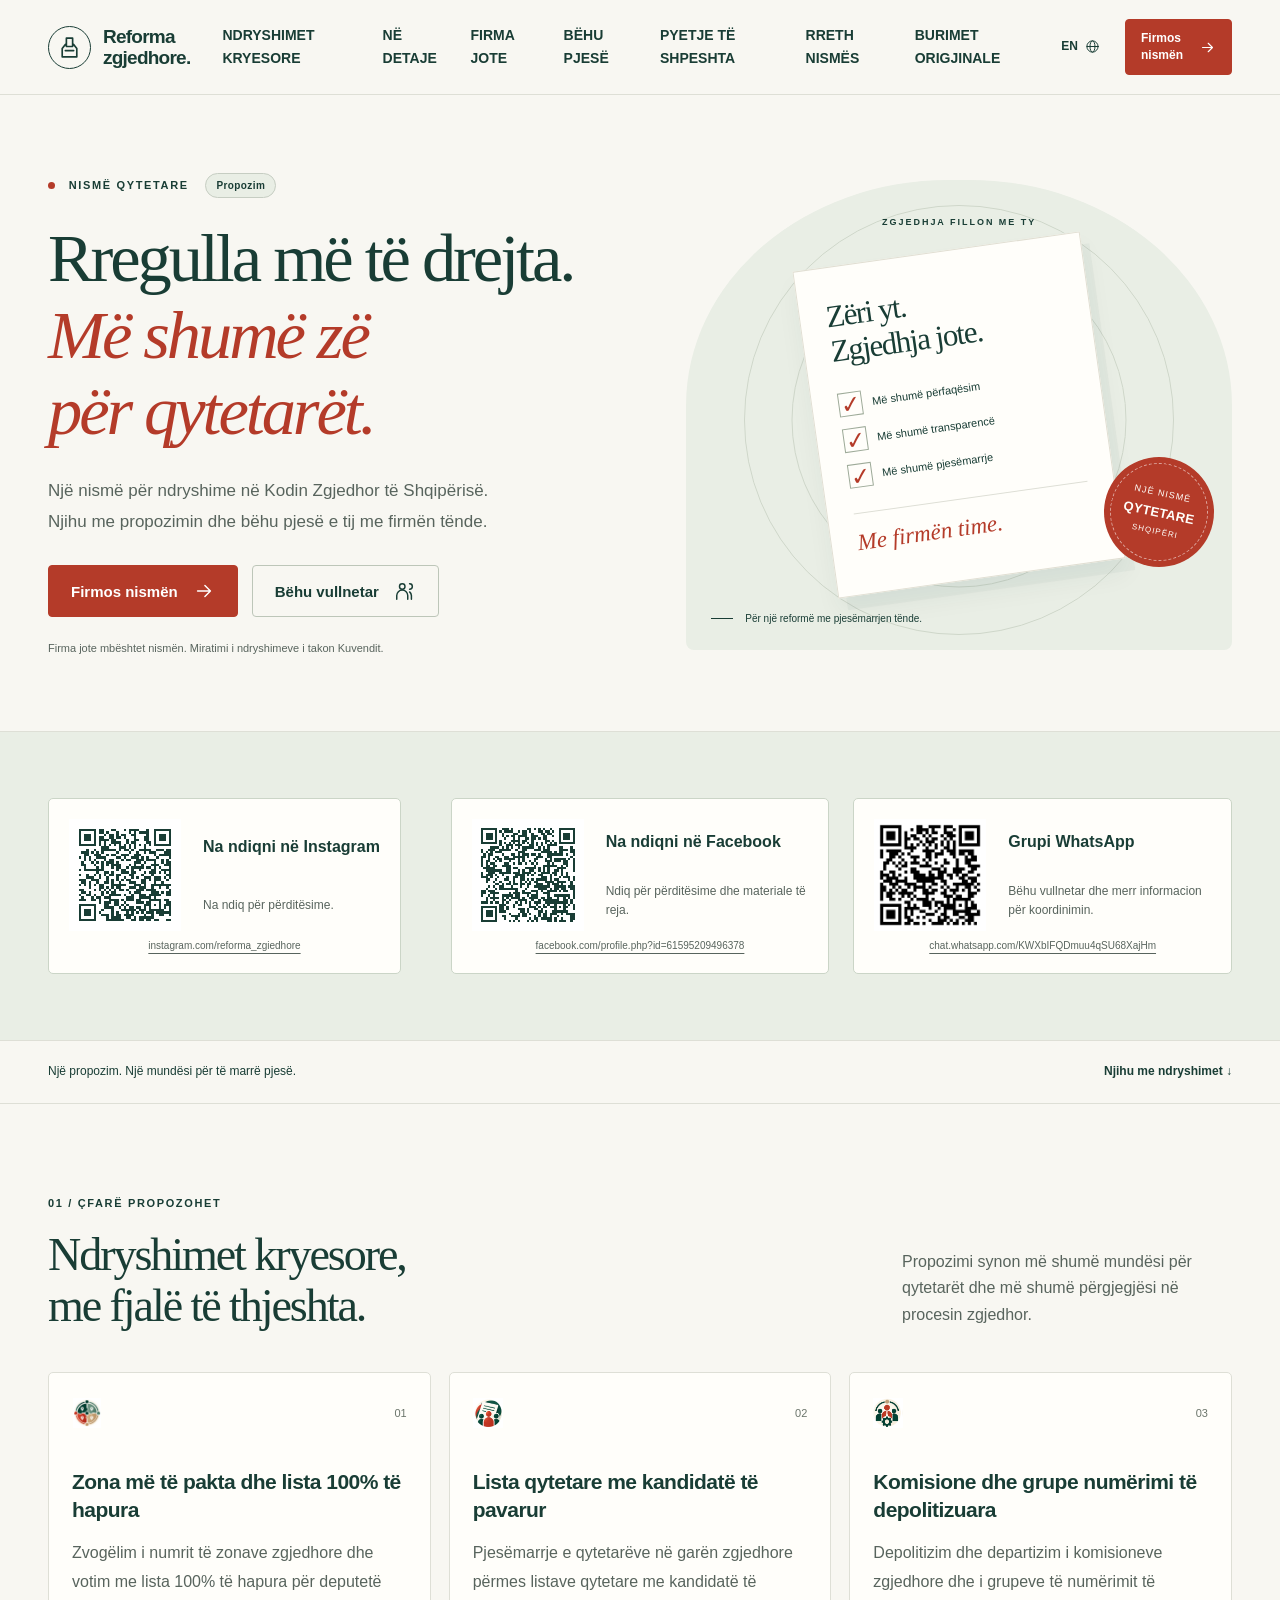
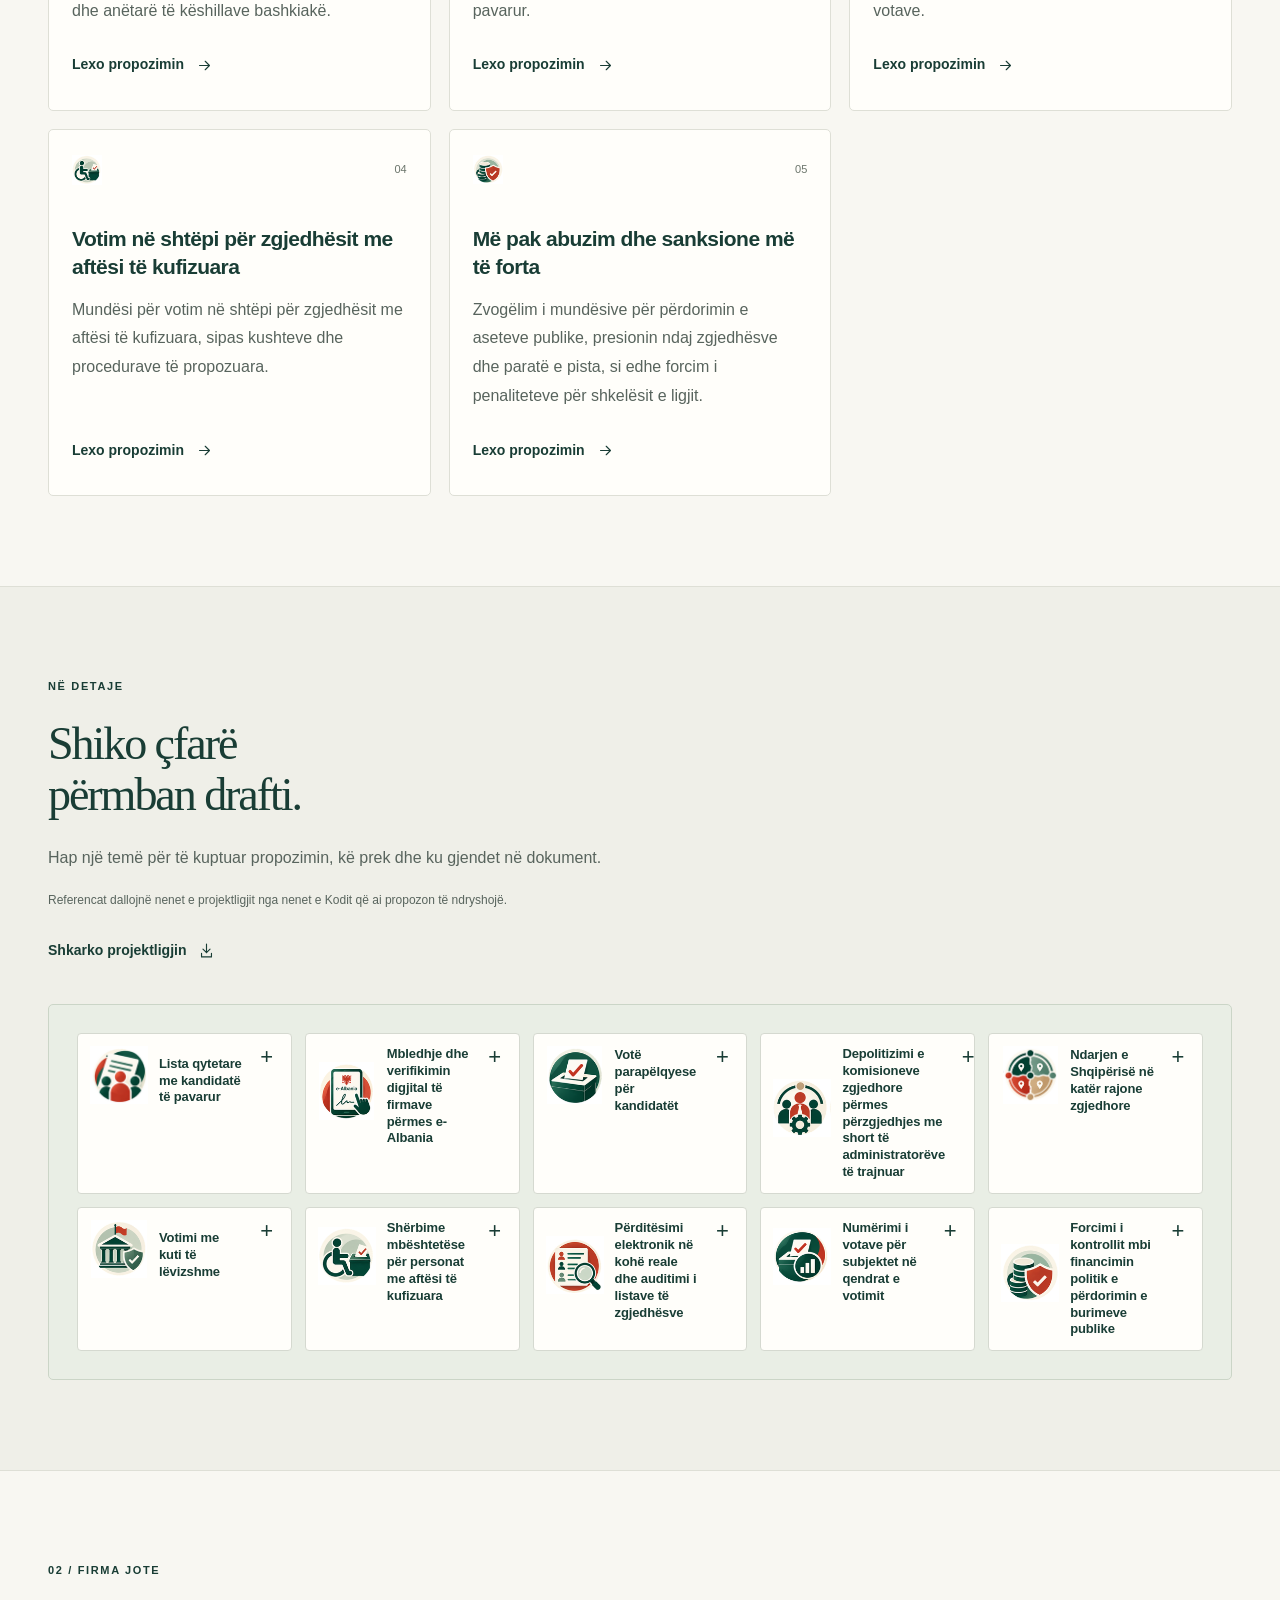
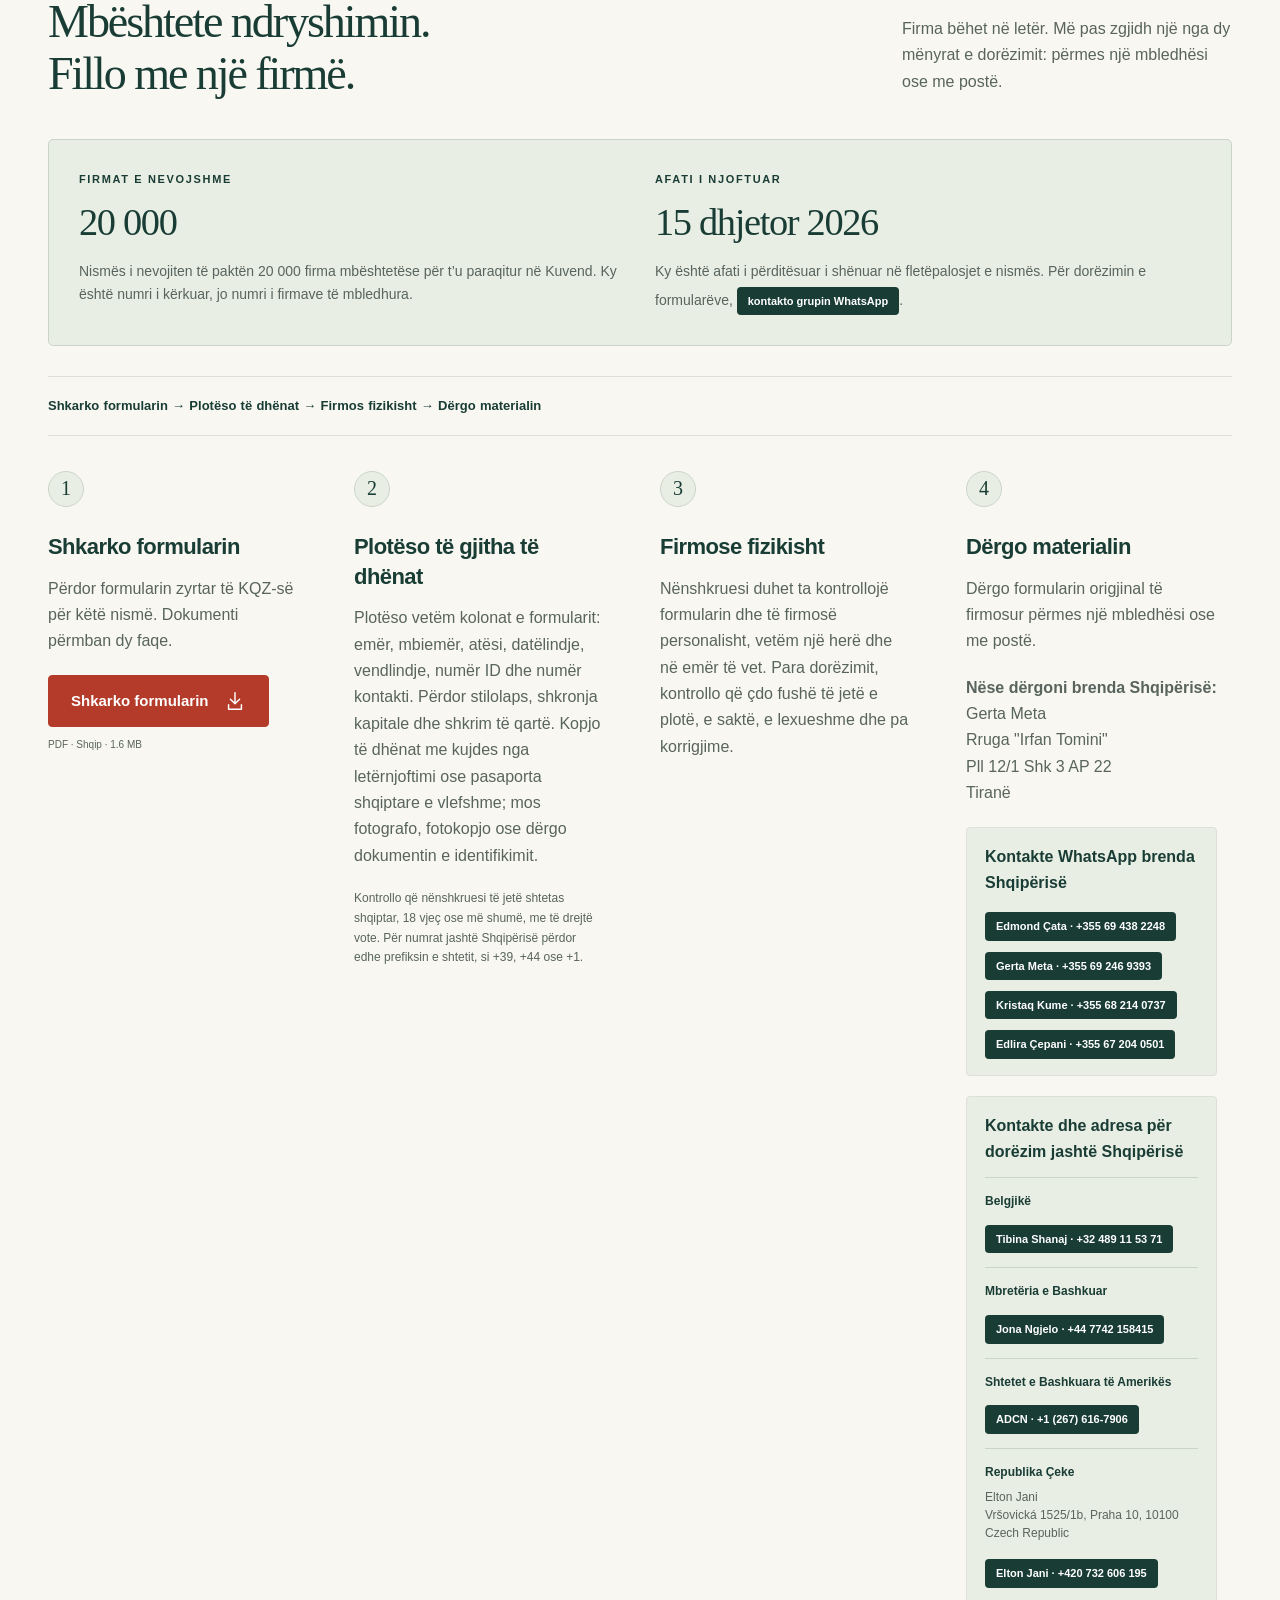
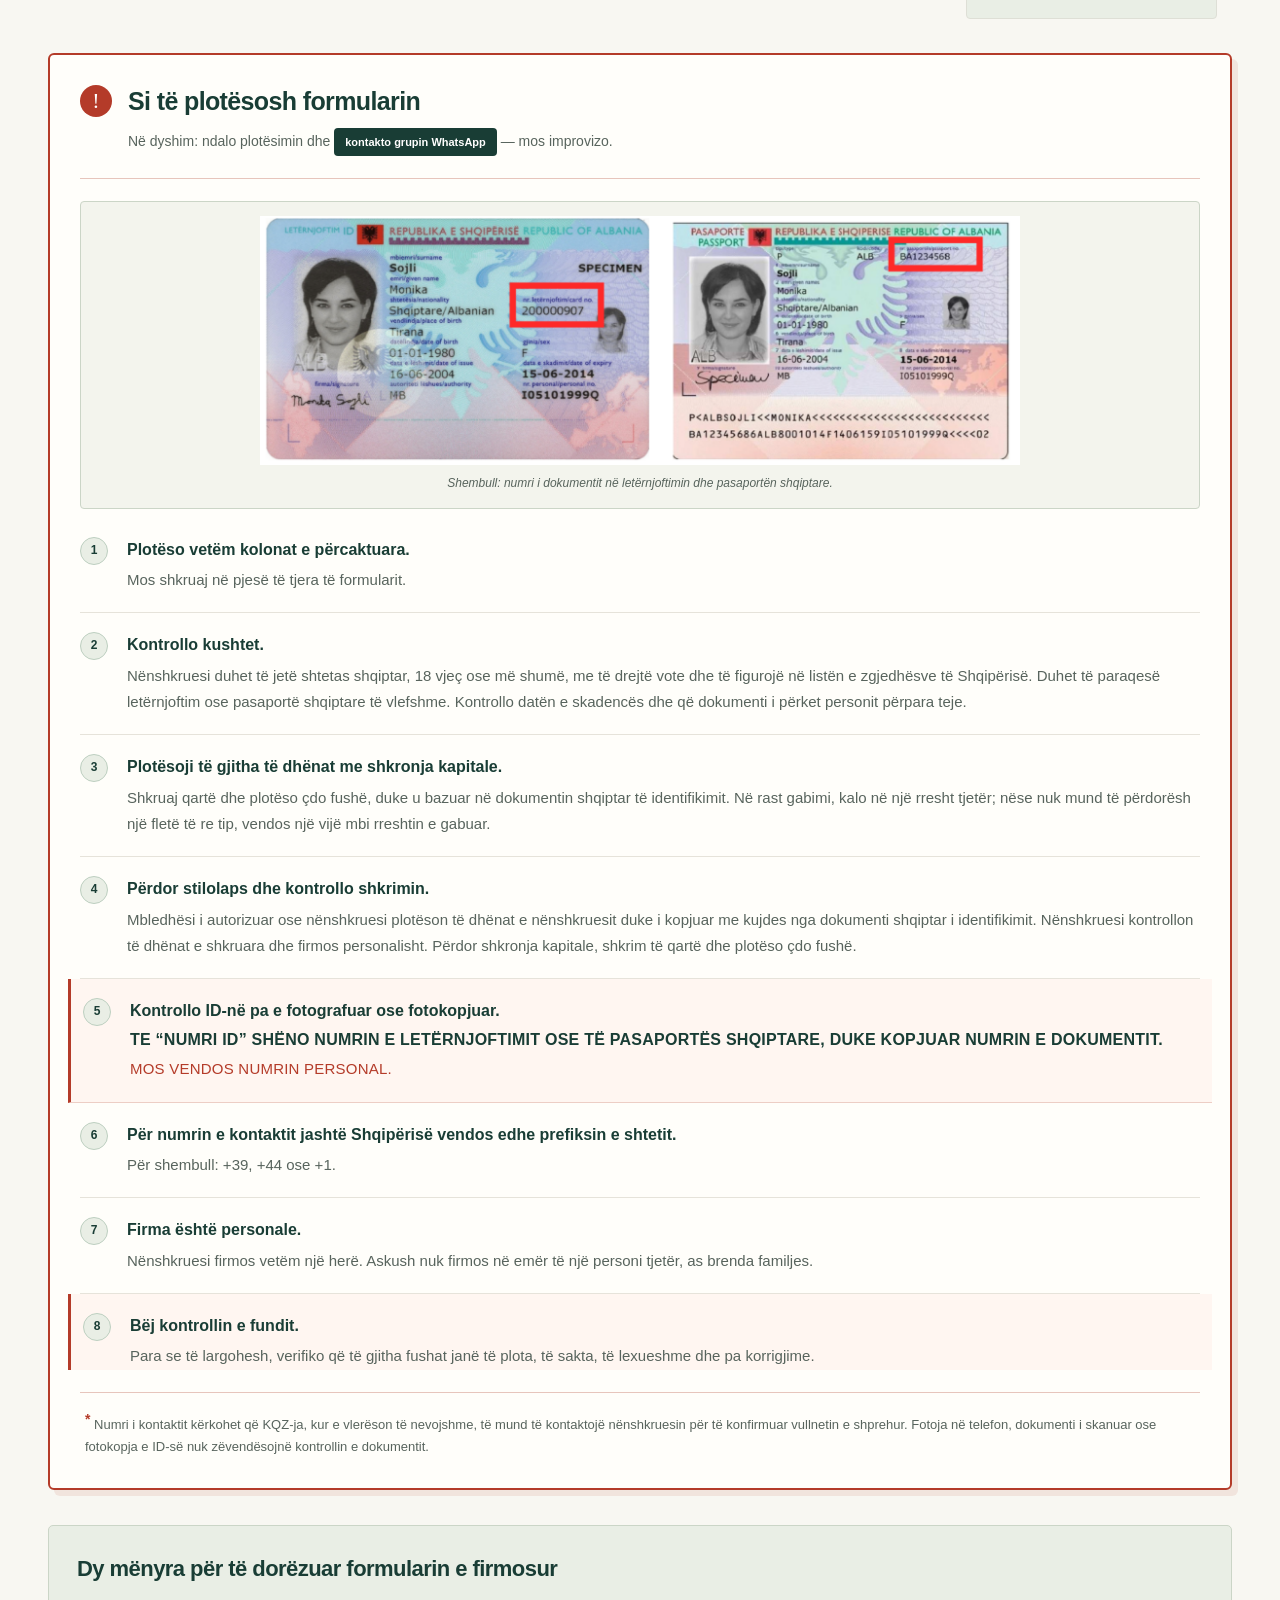
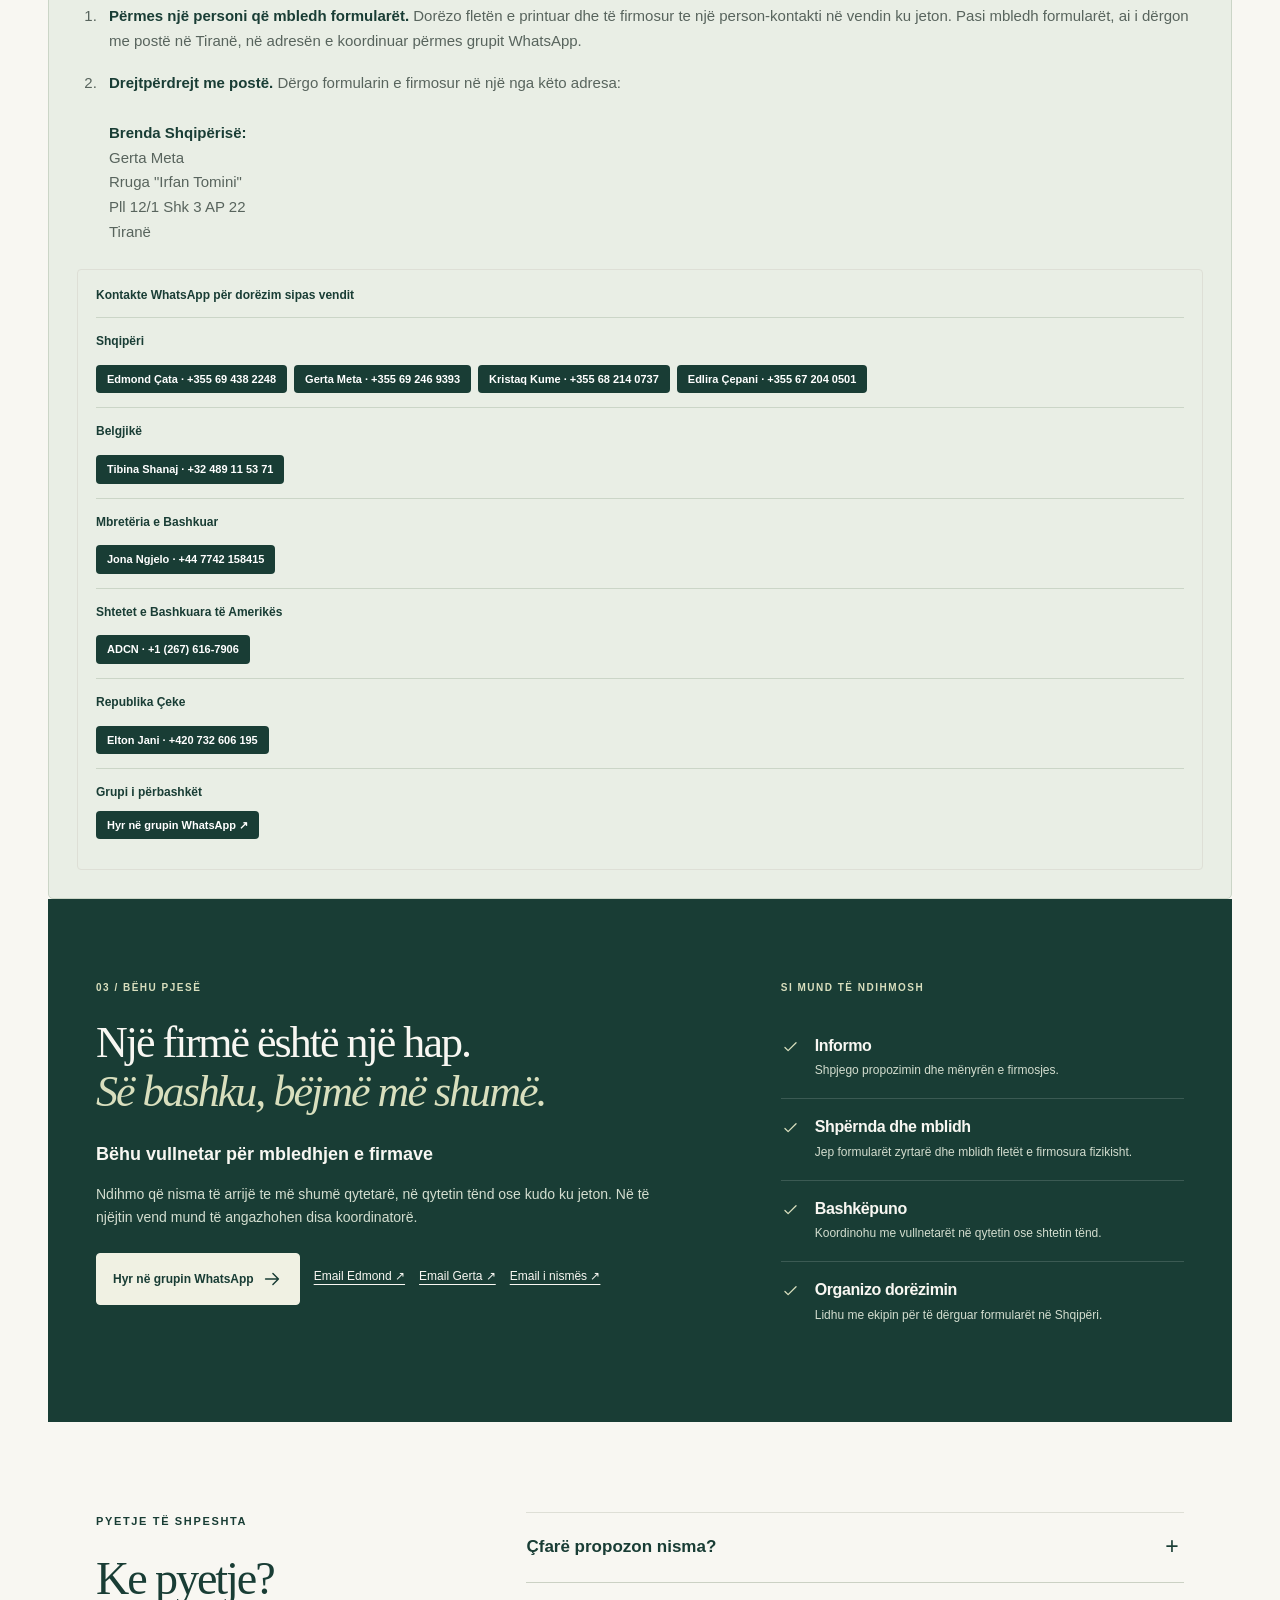
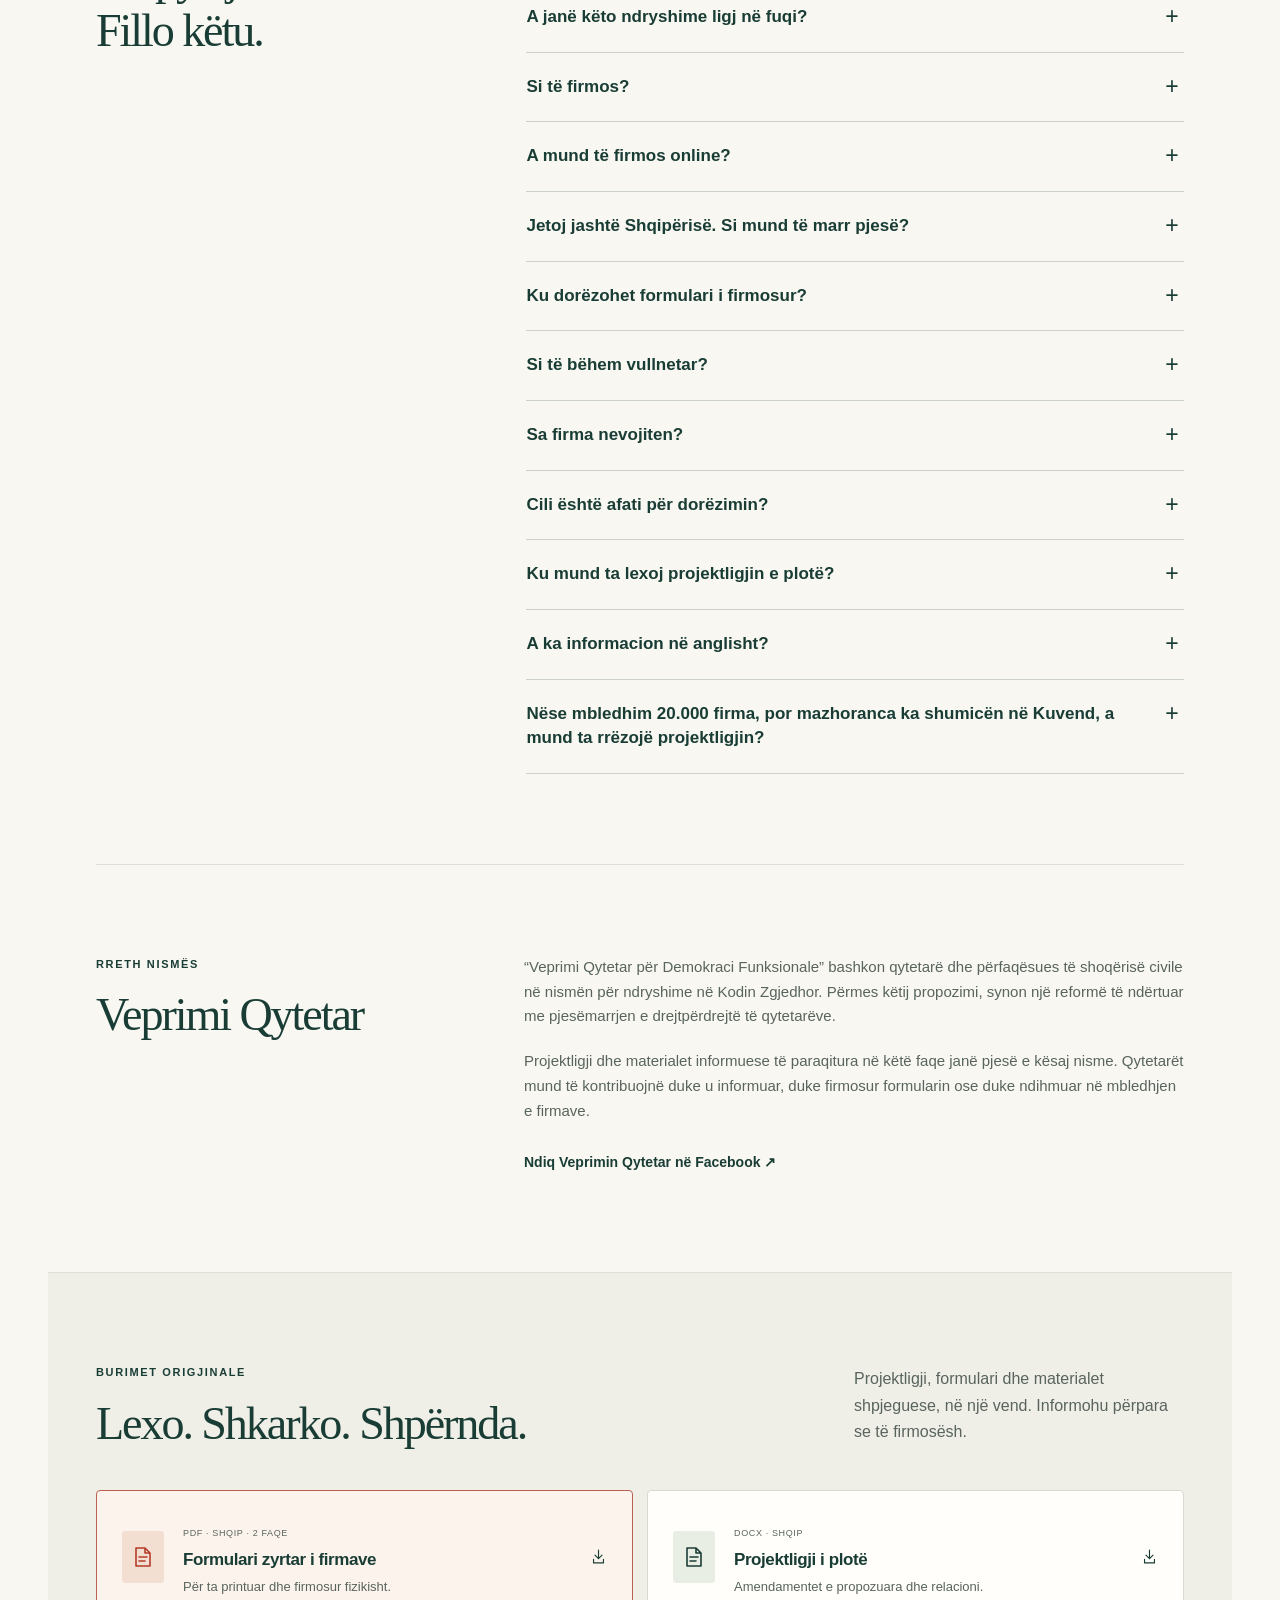
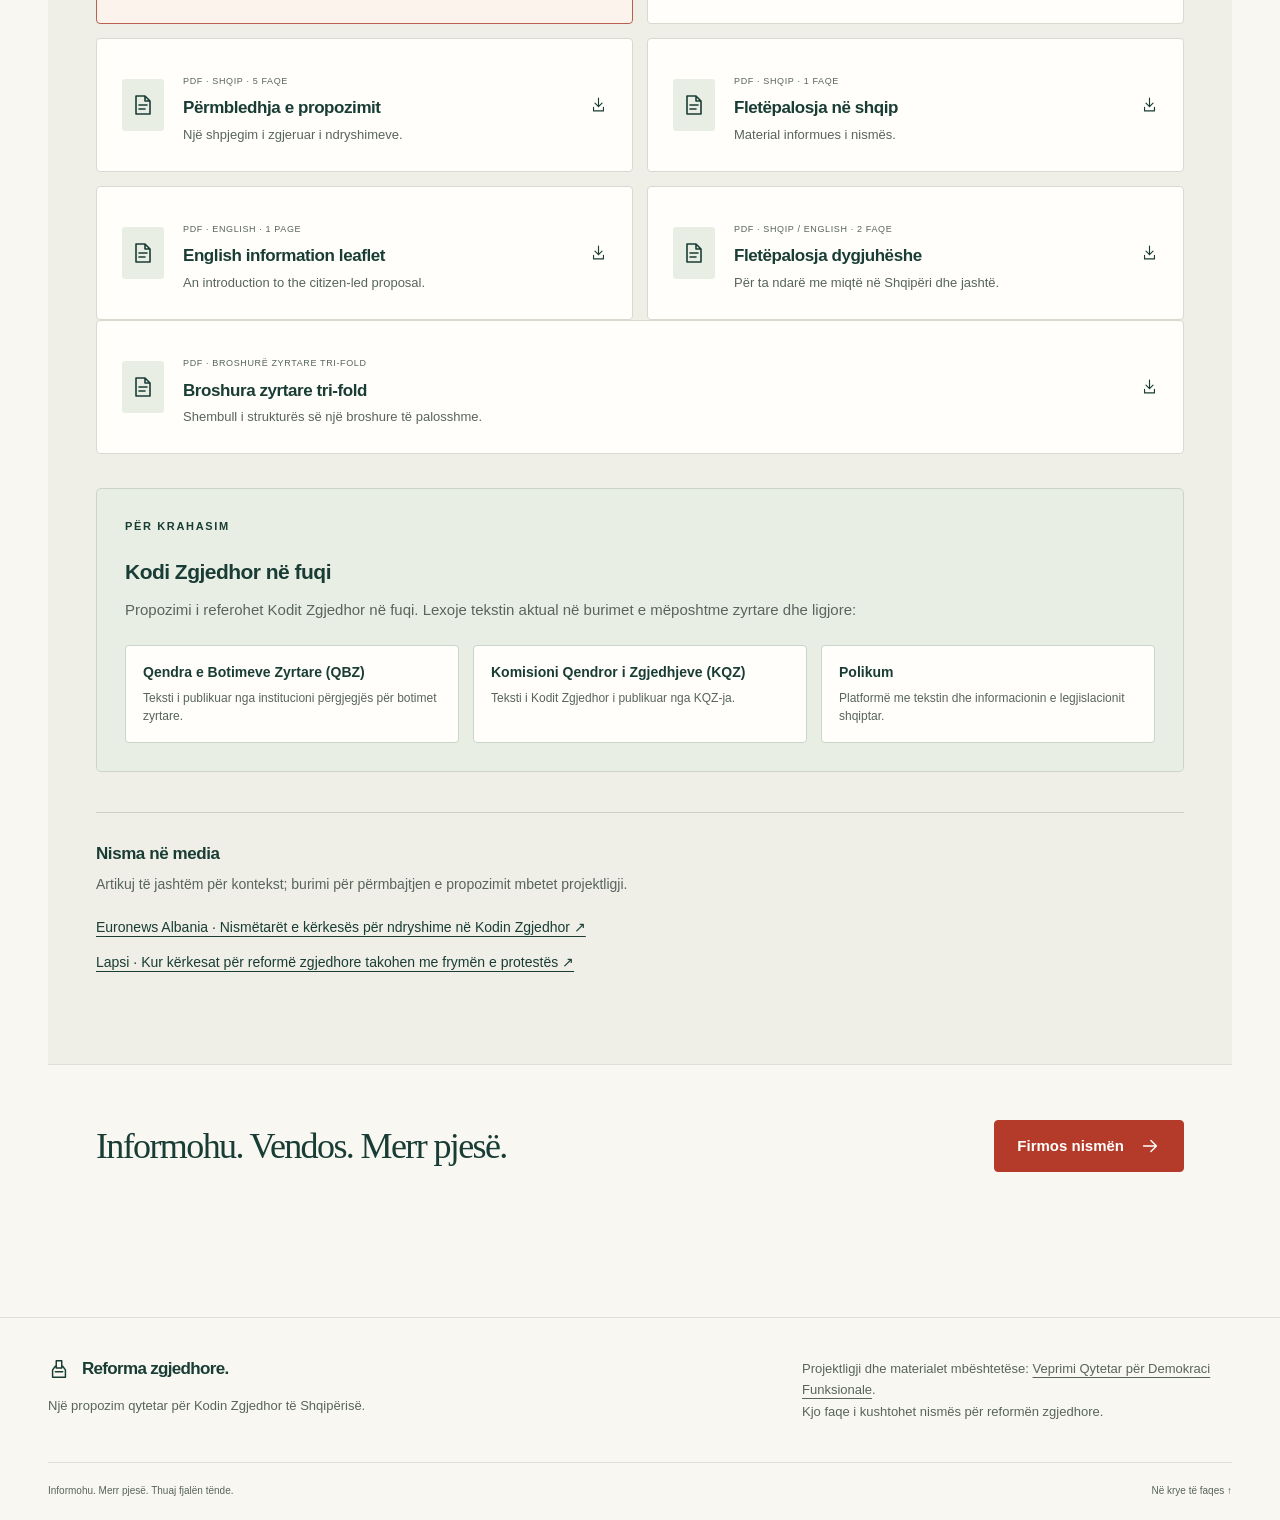
==== commit 47b0be12: "Update index.html" ====
--- a/index.html
+++ b/index.html
@@ -477,6 +477,15 @@
 </p>
 </div>
 </details>
+  <details>
+<summary>Nëse mbledhim 20.000 firma, por mazhoranca ka shumicën në Kuvend, a mund ta rrëzojë projektligjin?
+<span class="expand" aria-hidden="true">+</span>
+</summary>
+<div class="detail-content">
+<p>Po. Mbledhja e 20.000 firmave mundëson paraqitjen e projektligjit në Kuvend, por nuk garanton miratimin. Kuvendi mund ta shqyrtojë, ndryshojë, miratojë ose refuzojë. Në vitin 2022, një nismë e mbështetur nga mbi 26.000 firma për lista 100% të hapura në zgjedhjet vendore u diskutua shkurtimisht dhe nuk u miratua. Megjithatë, reforma zgjedhore është sot në diskutim dhe nisma mund të mbështetet nga presioni qytetar, dialogu me deputetët dhe organizatat ndërkombëtare. Angazhimi nuk përfundon me dorëzimin e firmave: kërkohet informim, pjesëmarrje dhe ndjekje e procesit parlamentar.
+</p>
+</div>
+</details>
 </div>
 </section>
 <section class="section container about-initiative" id="rreth-nismes" aria-labelledby="rreth-titulli">
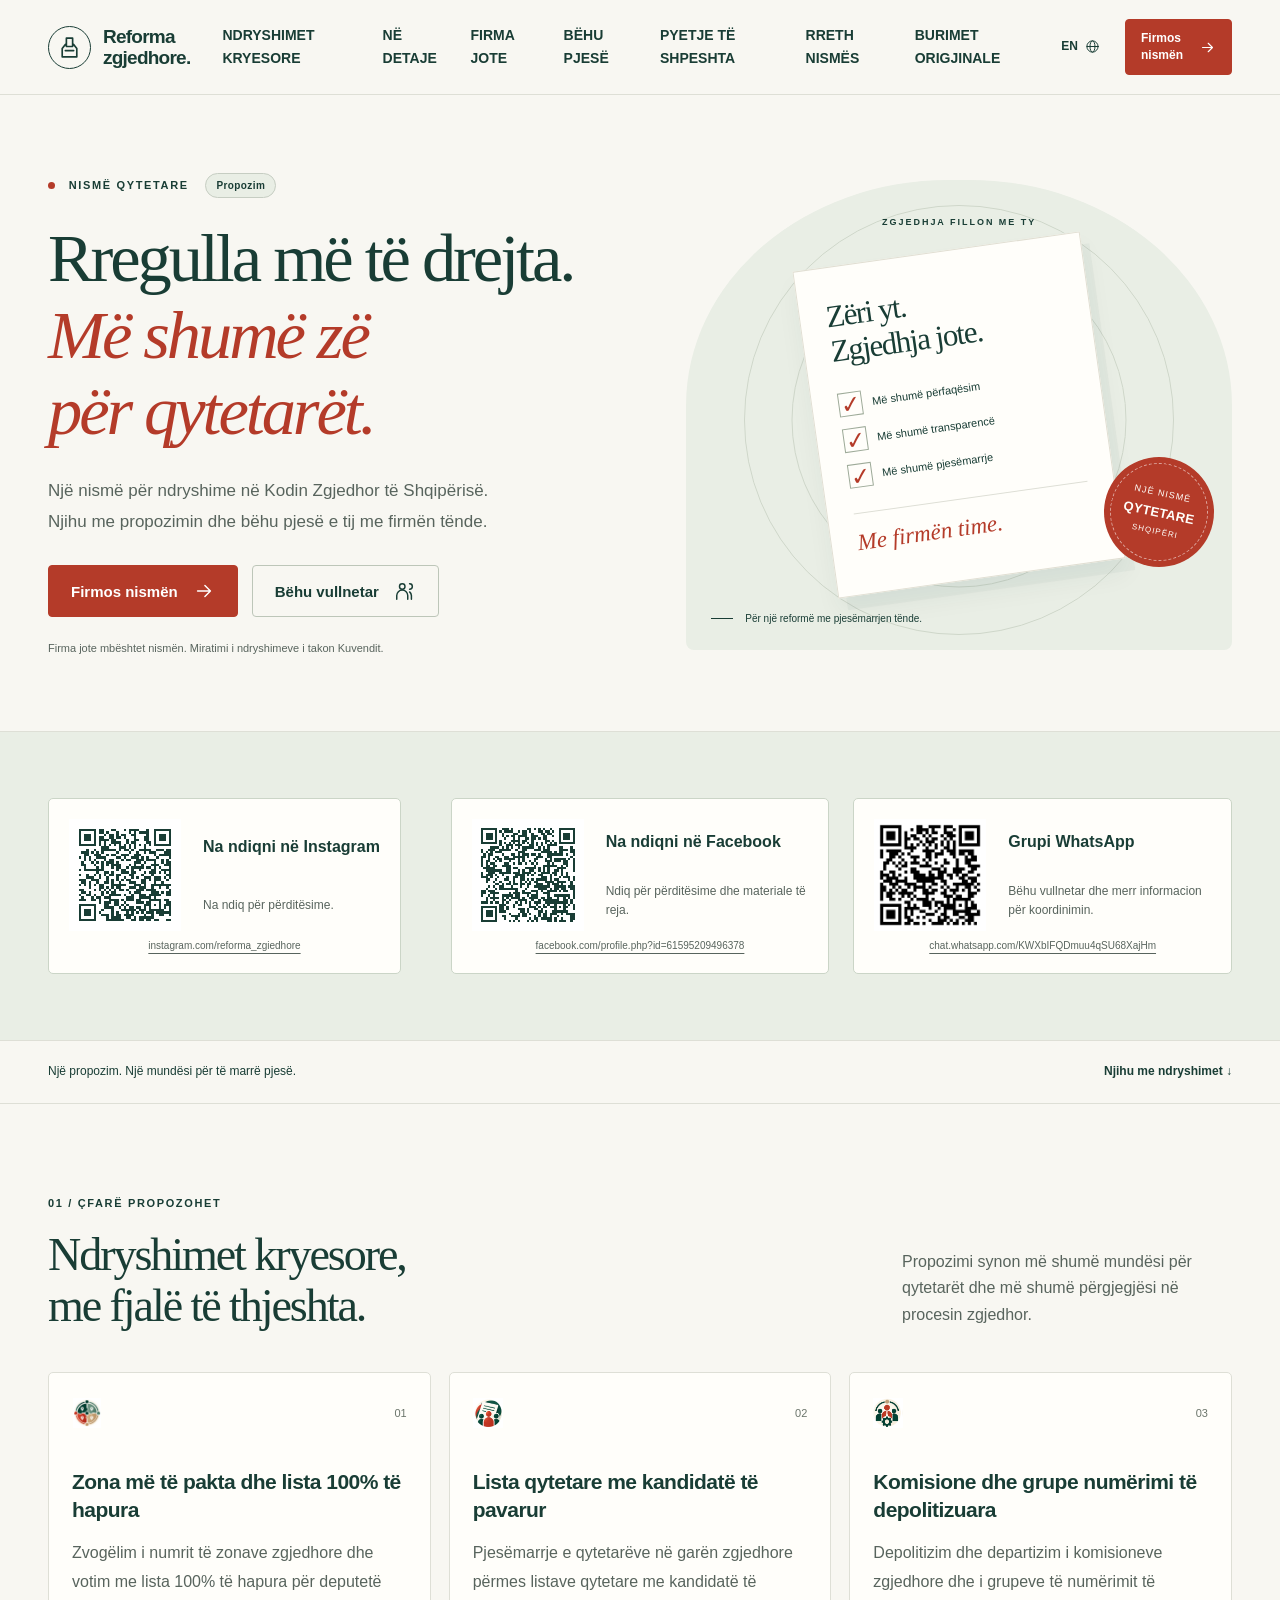
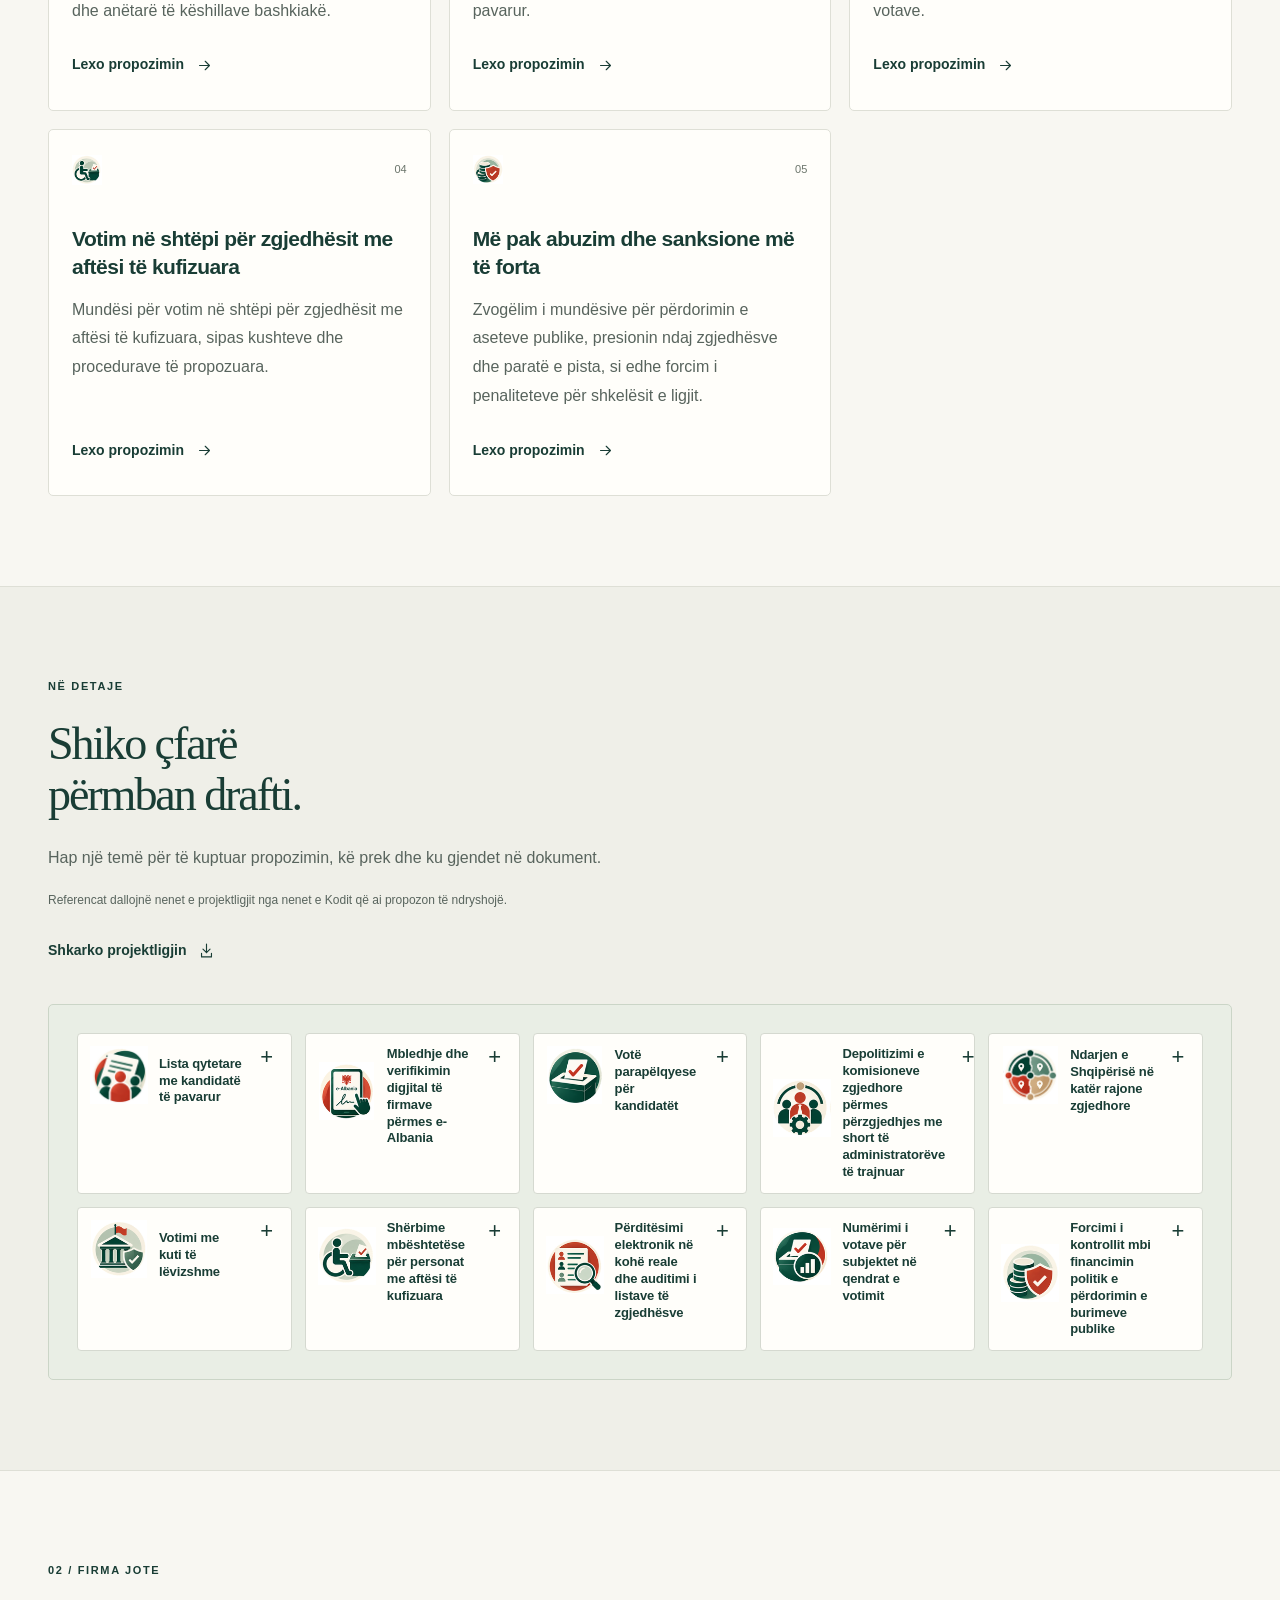
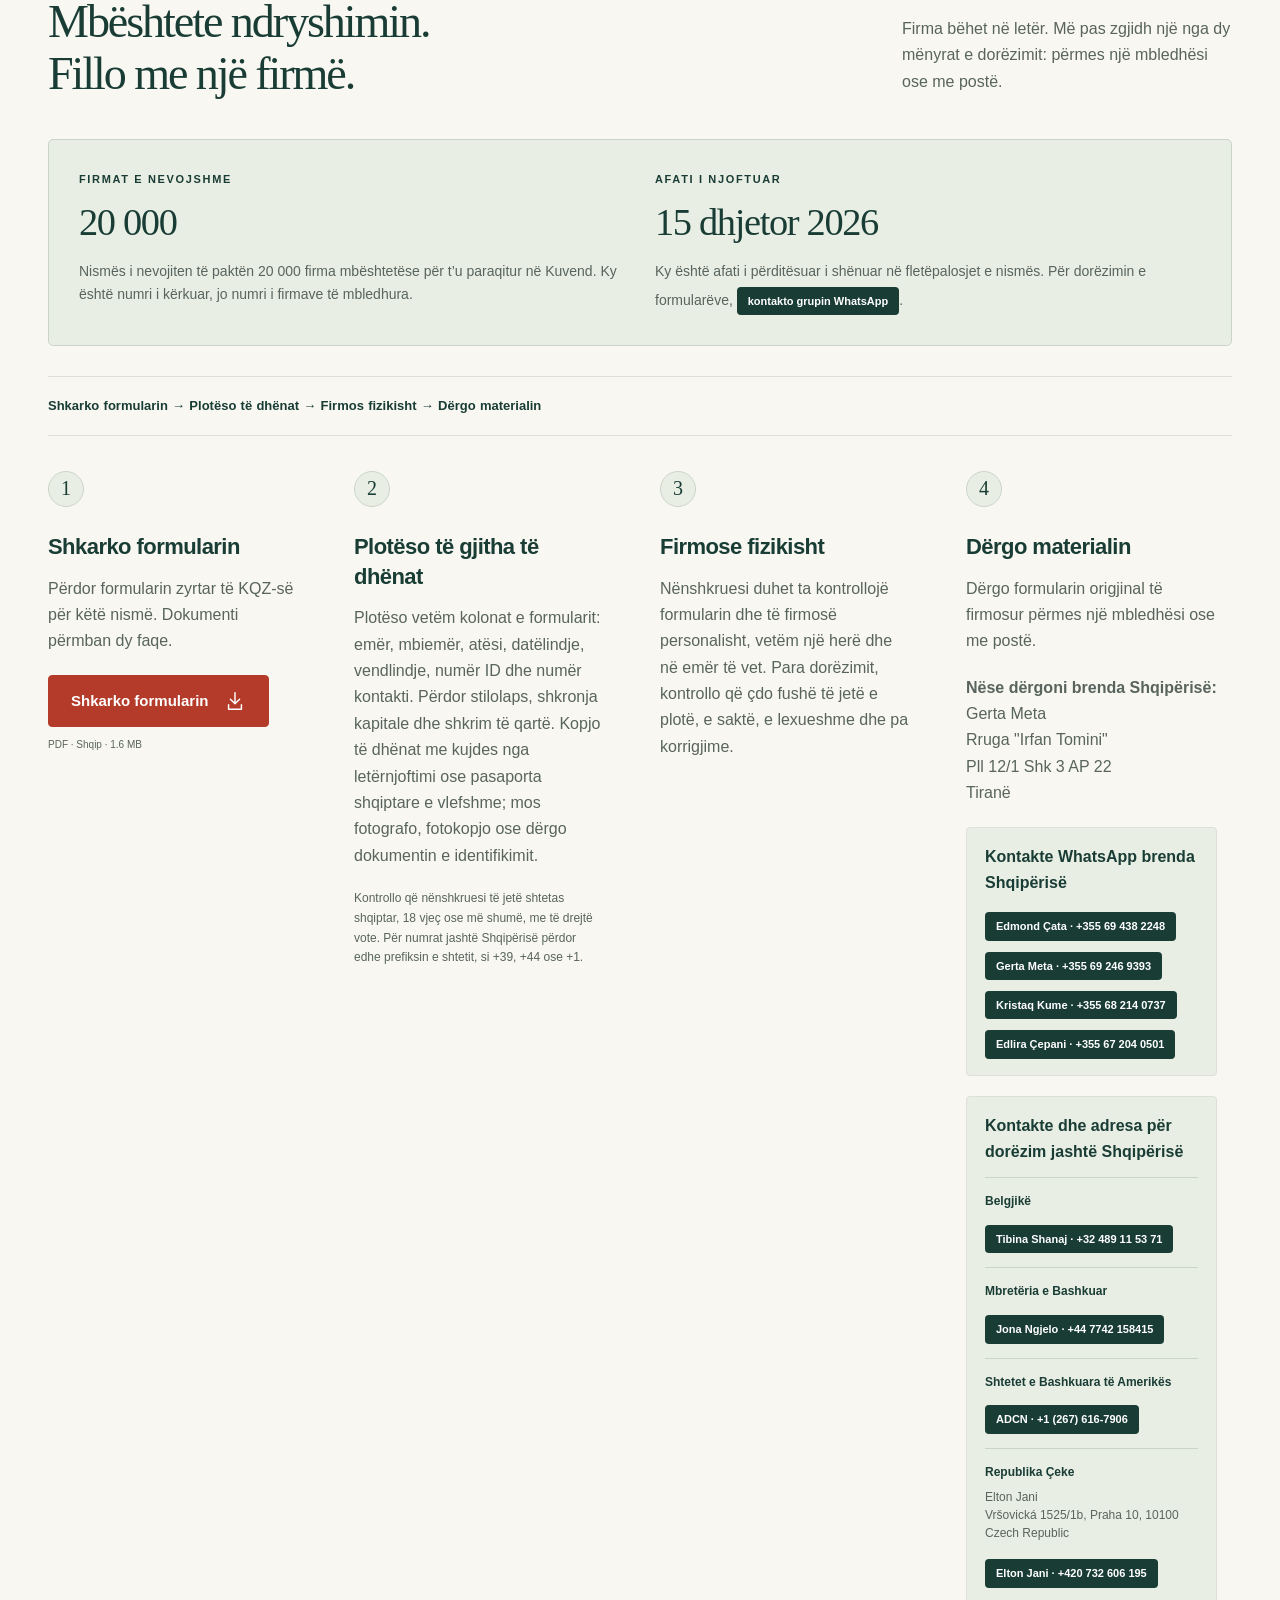
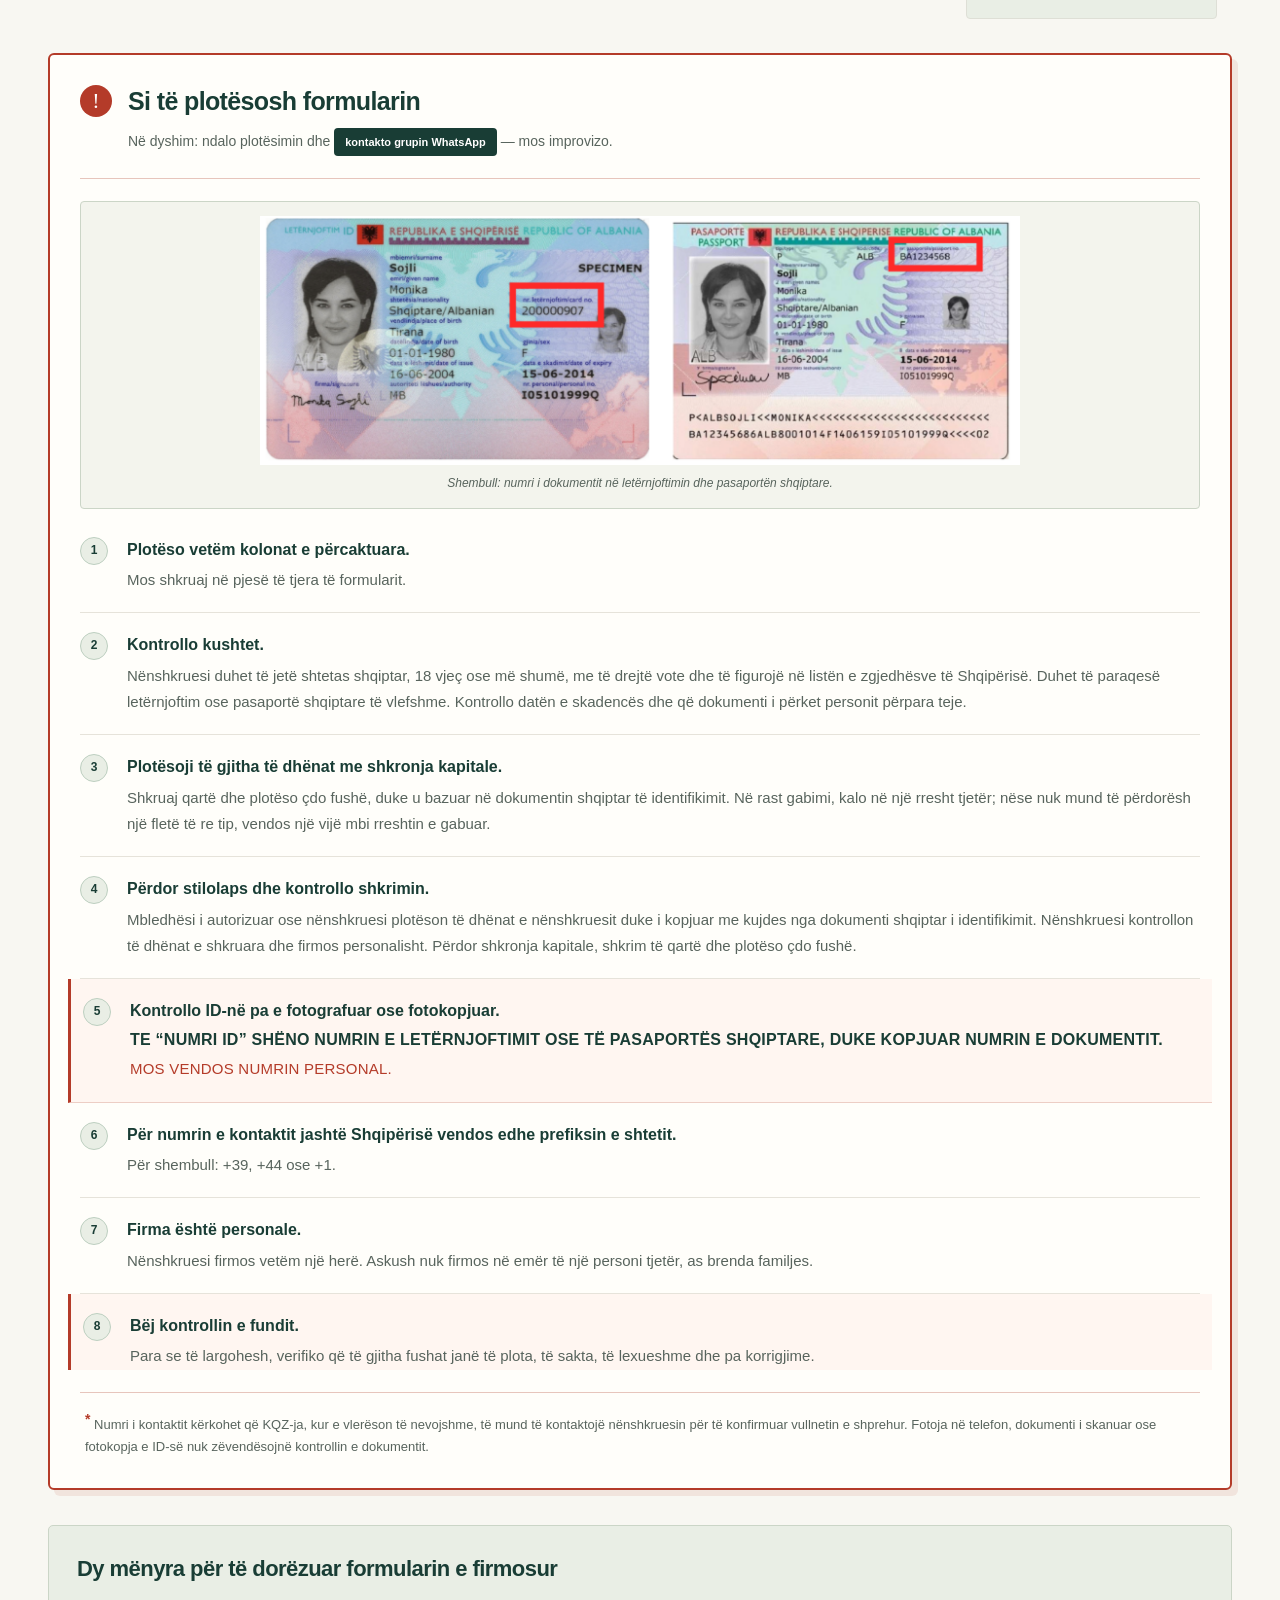
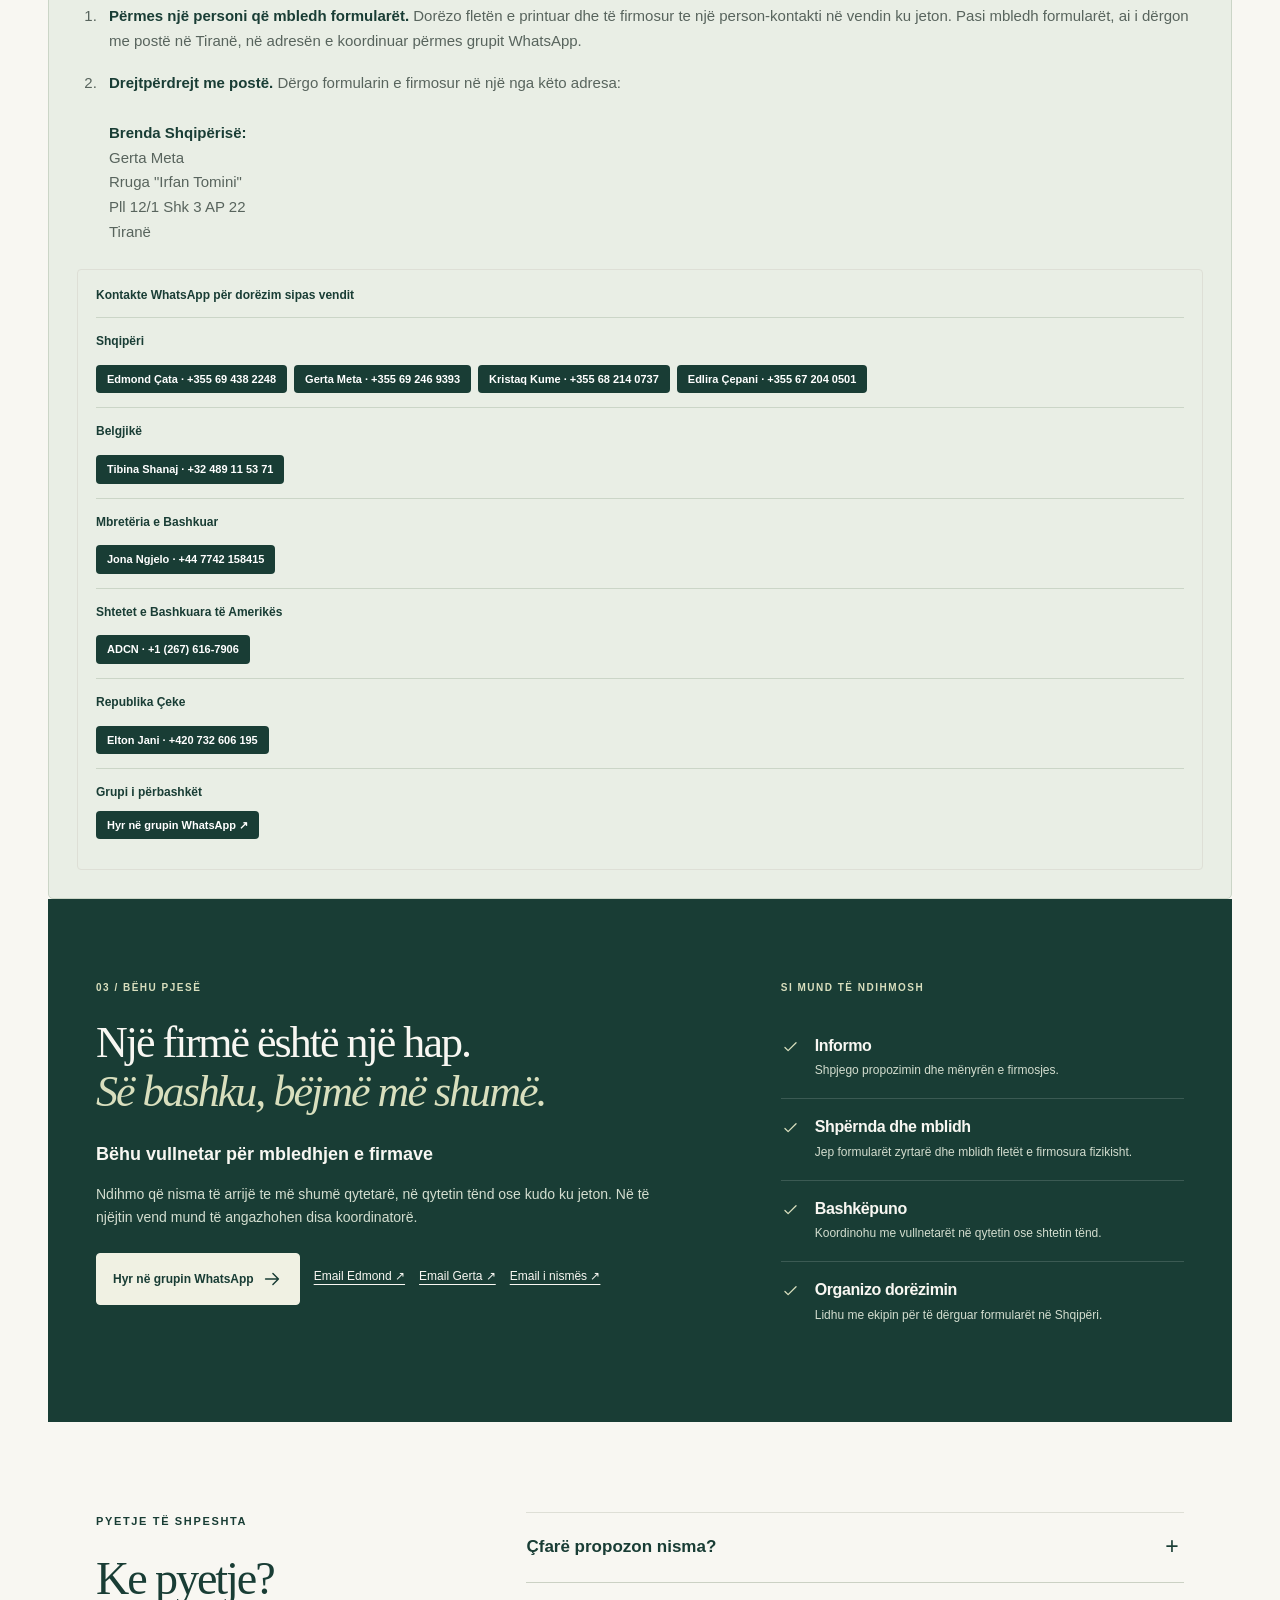
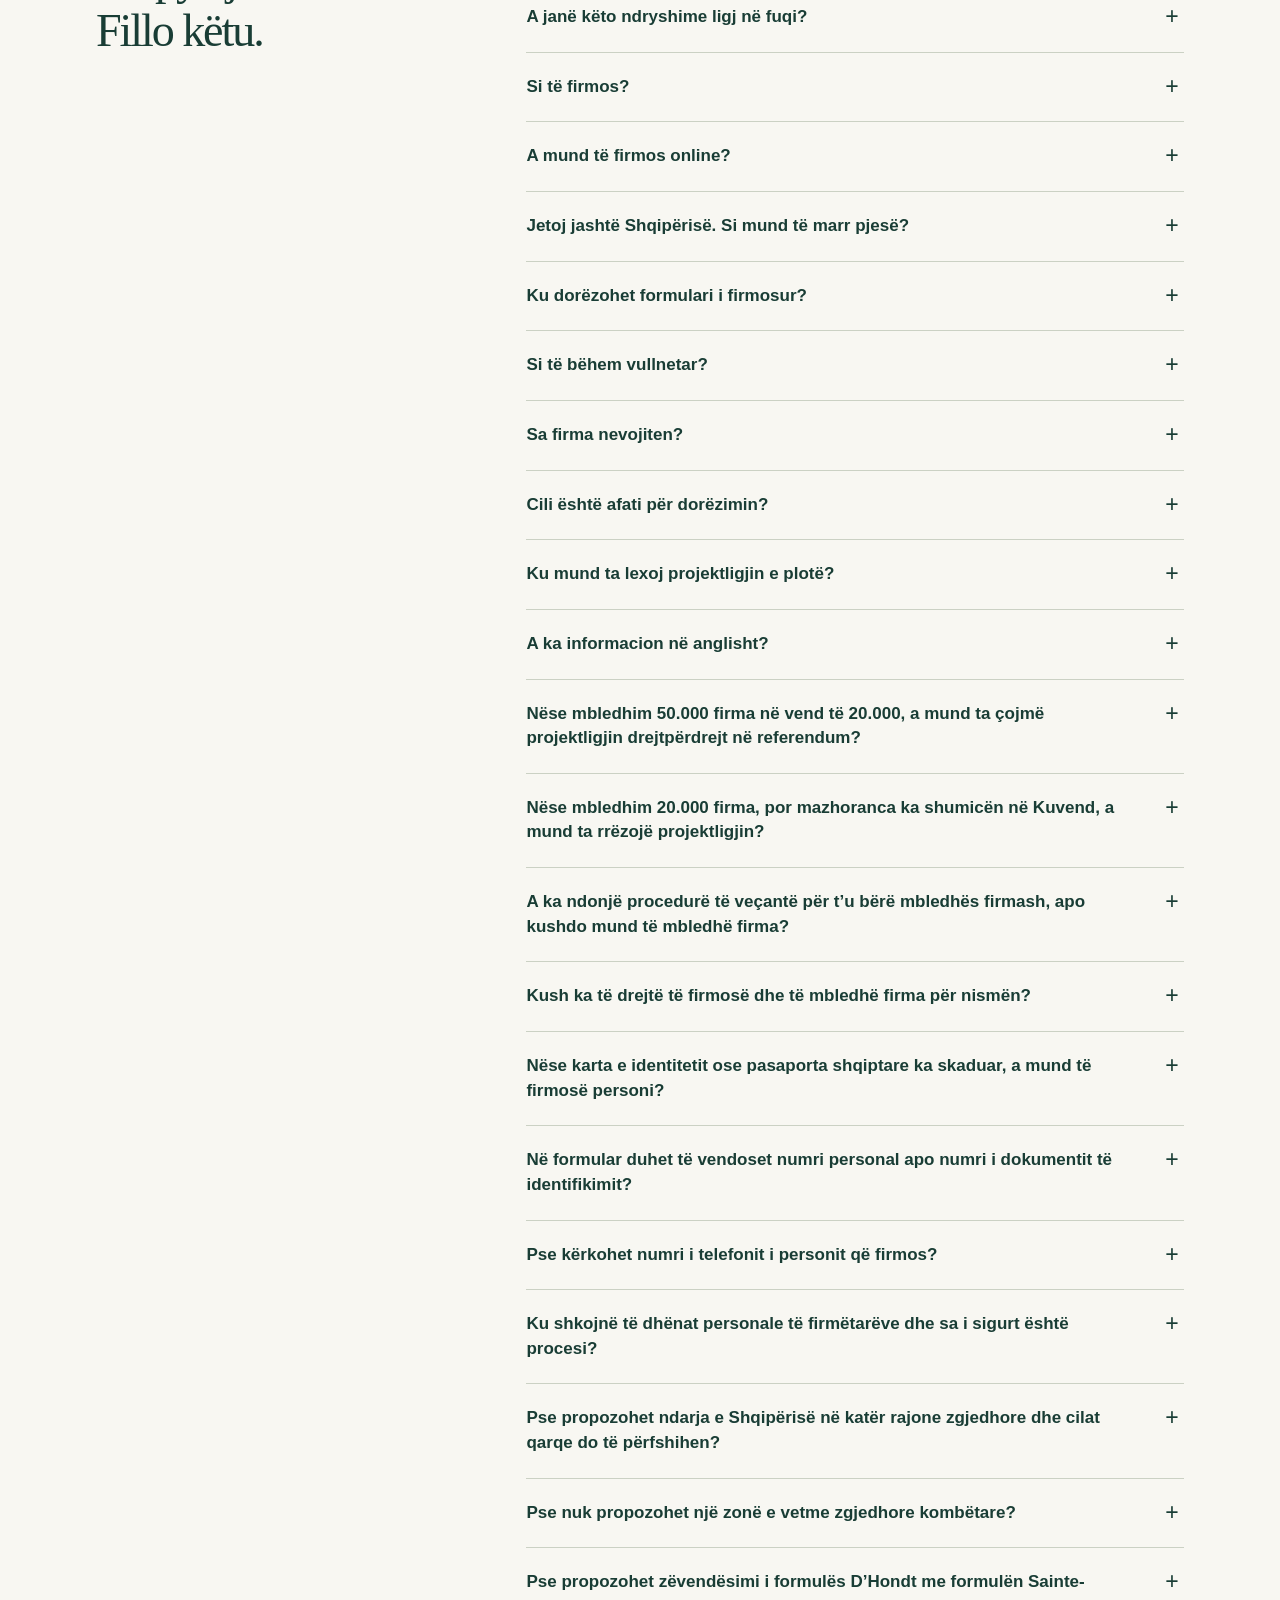
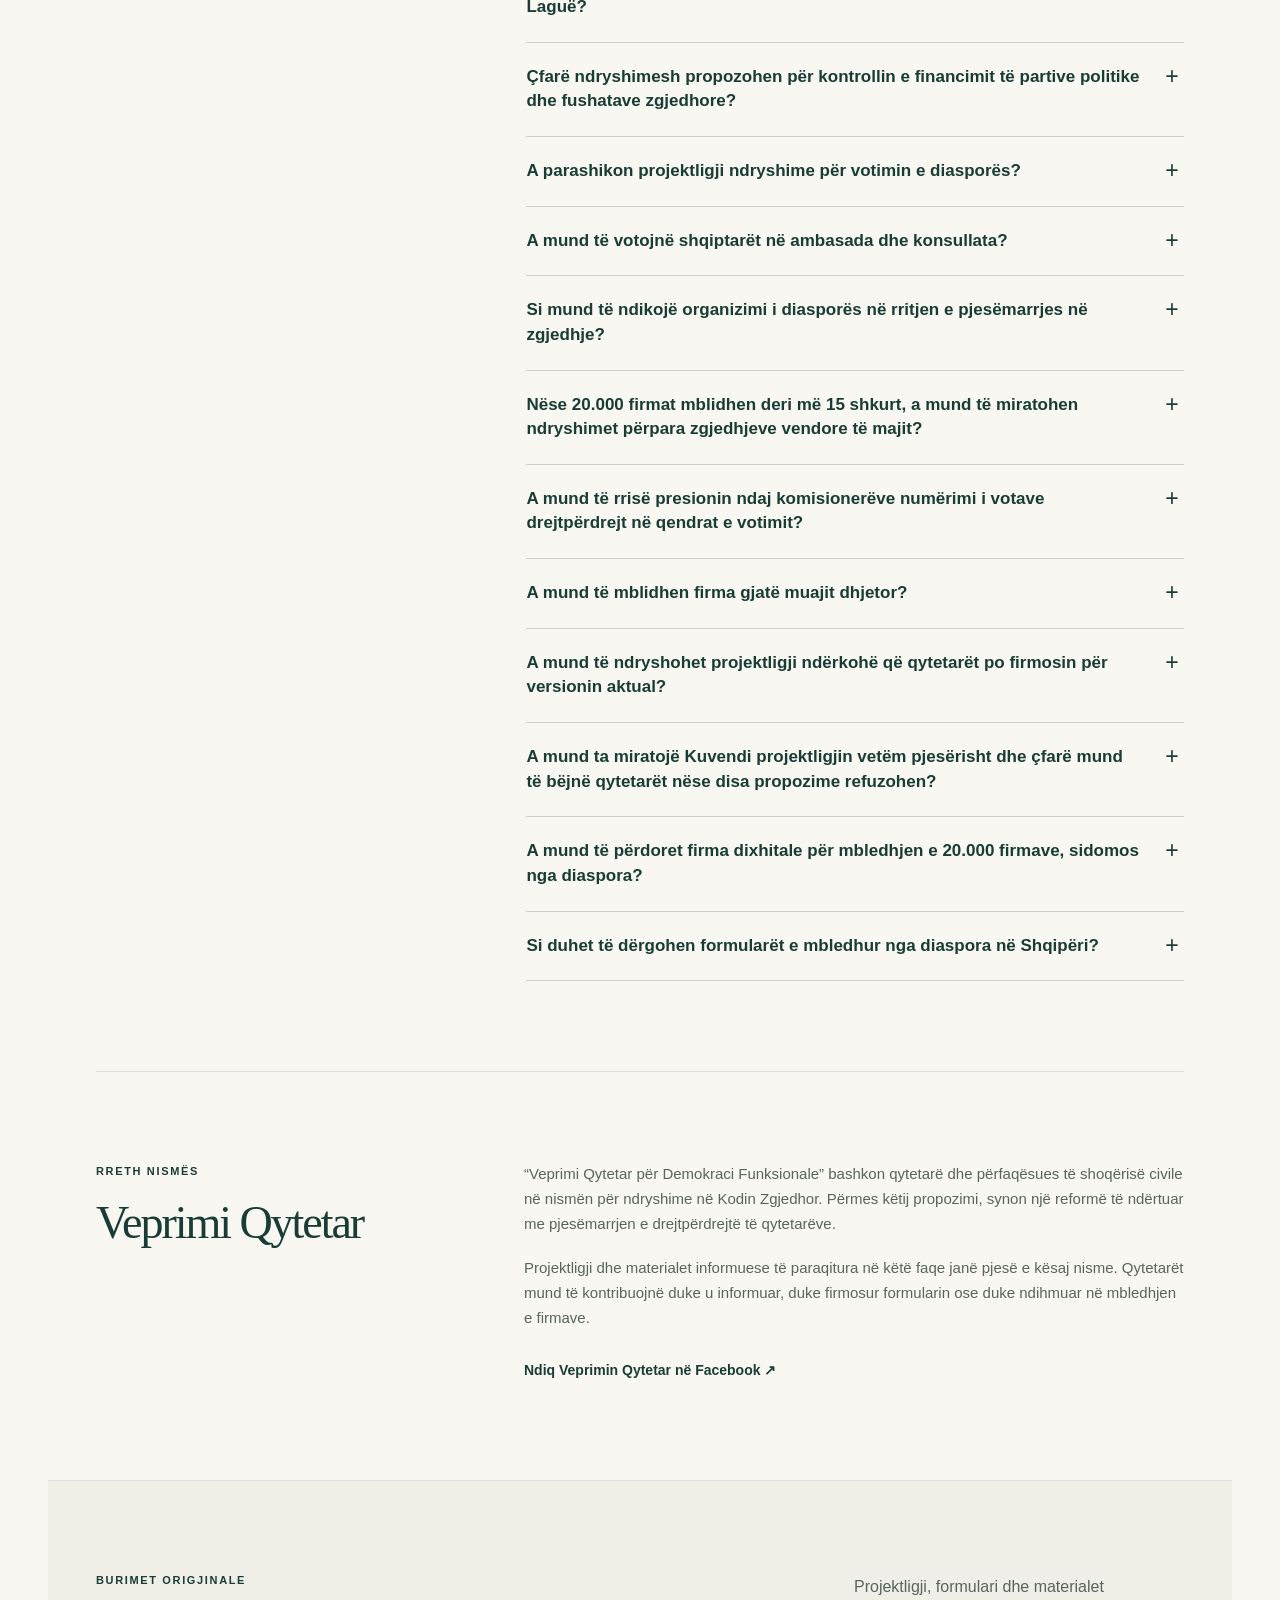
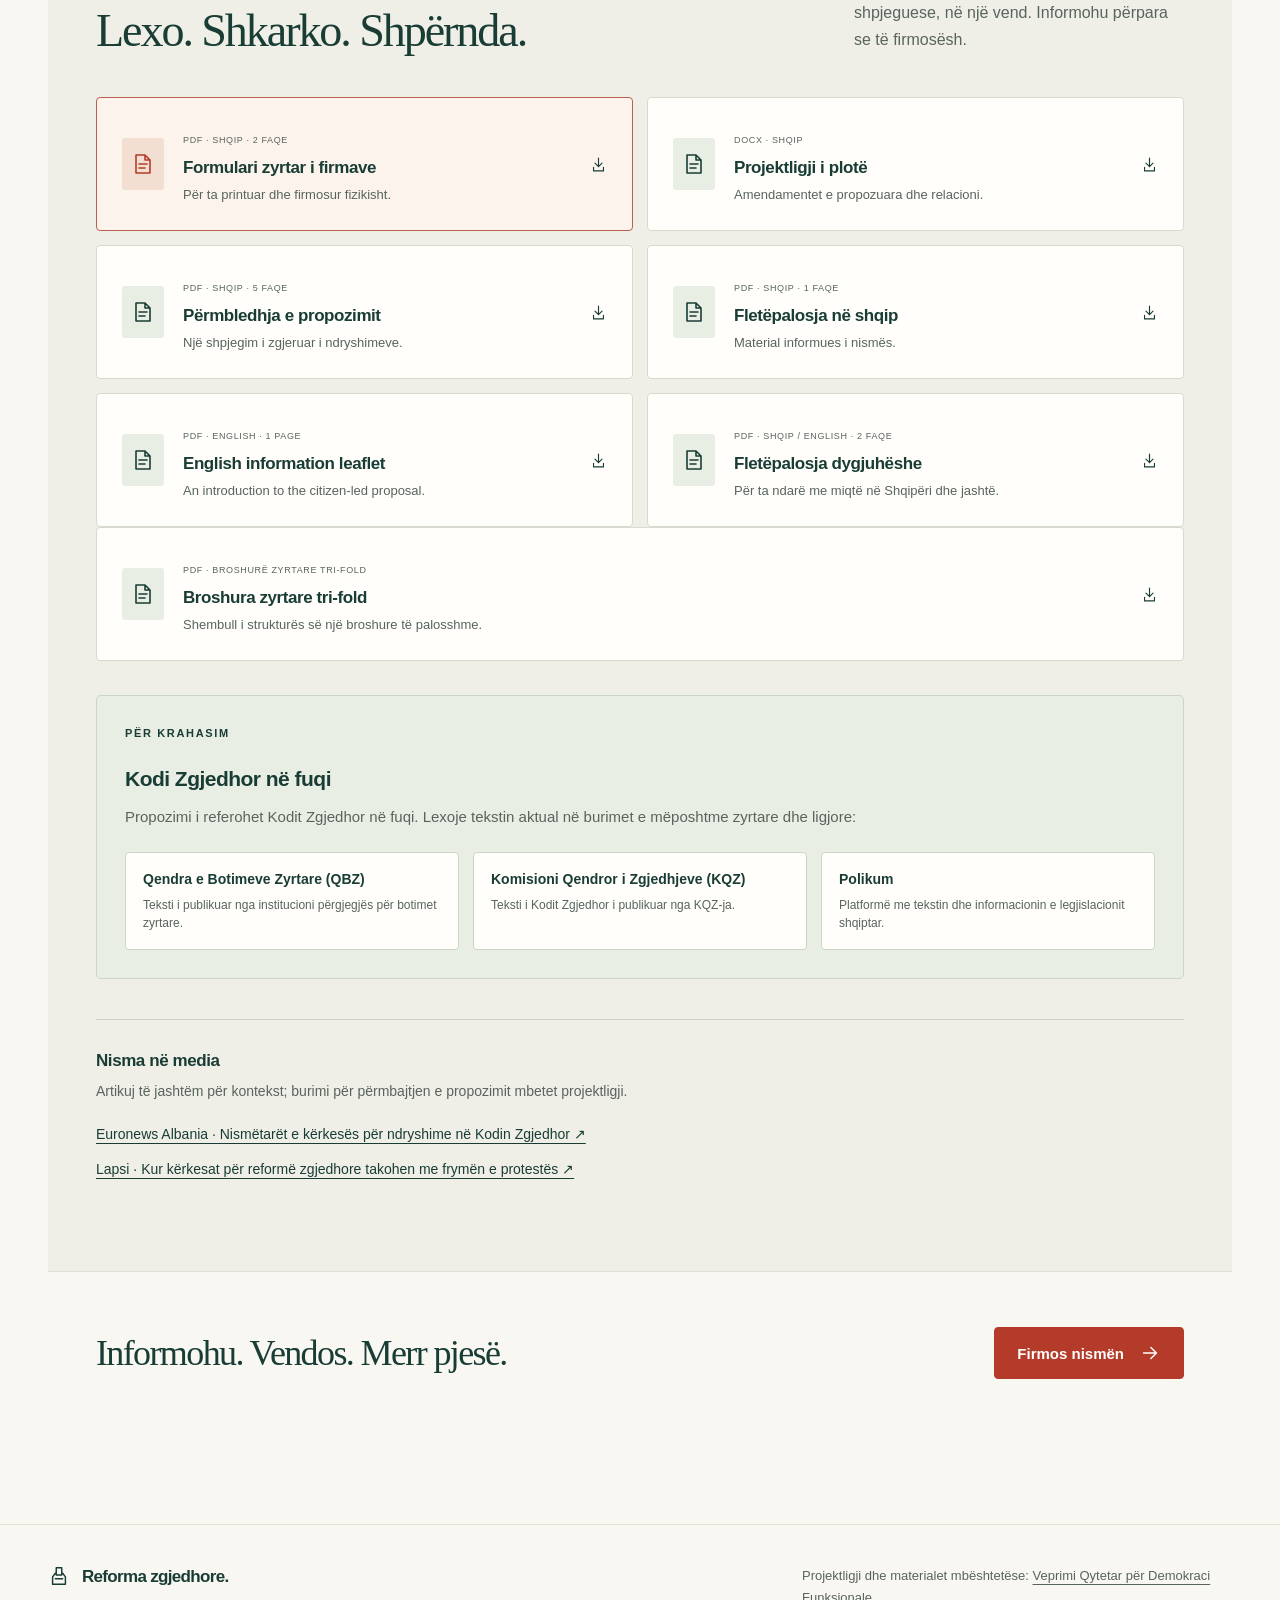
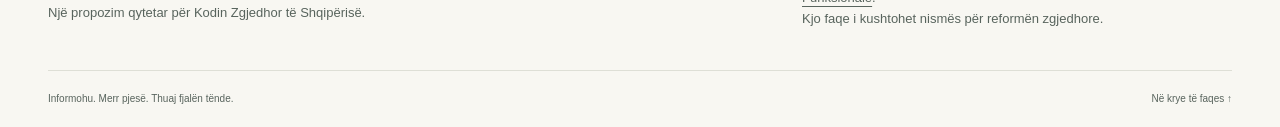
==== commit 3911850c: "Update index.html" ====
--- a/index.html
+++ b/index.html
@@ -477,12 +477,201 @@
 </p>
 </div>
 </details>
+<details>
+<summary>Nëse mbledhim 50.000 firma në vend të 20.000, a mund ta çojmë projektligjin drejtpërdrejt në referendum?
+<span class="expand" aria-hidden="true">+</span>
+</summary>
+<div class="detail-content">
+<p>Jo. Nisma qytetare ligjvënëse dhe referendumi janë mekanizma të ndryshëm. Të paktën 20.000 zgjedhës mund të propozojnë një projektligj në Kuvend. Referendumi përdoret, sipas kushteve ligjore, për shfuqizimin e një ligji ose çështje të rëndësisë së veçantë. Edhe nëse mblidhen 50.000 firma, projektligji nuk kalon automatikisht në referendum. Më shumë firma e forcojnë mbështetjen publike, por jo natyrën e procedurës. Procesi referendar do të kishte afate dhe hapa të tjerë.
+</p>
+</div>
+</details>
   <details>
 <summary>Nëse mbledhim 20.000 firma, por mazhoranca ka shumicën në Kuvend, a mund ta rrëzojë projektligjin?
 <span class="expand" aria-hidden="true">+</span>
 </summary>
 <div class="detail-content">
 <p>Po. Mbledhja e 20.000 firmave mundëson paraqitjen e projektligjit në Kuvend, por nuk garanton miratimin. Kuvendi mund ta shqyrtojë, ndryshojë, miratojë ose refuzojë. Në vitin 2022, një nismë e mbështetur nga mbi 26.000 firma për lista 100% të hapura në zgjedhjet vendore u diskutua shkurtimisht dhe nuk u miratua. Megjithatë, reforma zgjedhore është sot në diskutim dhe nisma mund të mbështetet nga presioni qytetar, dialogu me deputetët dhe organizatat ndërkombëtare. Angazhimi nuk përfundon me dorëzimin e firmave: kërkohet informim, pjesëmarrje dhe ndjekje e procesit parlamentar.
+</p>
+</div>
+</details>
+  <details>
+<summary>A ka ndonjë procedurë të veçantë për t’u bërë mbledhës firmash, apo kushdo mund të mbledhë firma?
+<span class="expand" aria-hidden="true">+</span>
+</summary>
+<div class="detail-content">
+<p>Mbledhja e firmave nuk kufizohet vetëm te grupi nismëtar. Qytetarët mund të angazhohen duke njoftuar dhe koordinuar punën me grupin nismëtar. Në formular duhet të vendosen emri, mbiemri dhe nënshkrimi i personit që i ka mbledhur firmat. Kjo ndihmon në administrimin dhe dorëzimin e dokumenteve. Edhe grupet e diasporës mund të organizojnë mbledhjen e firmave në komunitetet e tyre.
+</p>
+</div>
+</details> 
+    <details>
+<summary>Kush ka të drejtë të firmosë dhe të mbledhë firma për nismën?
+<span class="expand" aria-hidden="true">+</span>
+</summary>
+<div class="detail-content">
+<p>Firmëtari duhet të jetë shtetas i Republikës së Shqipërisë, të ketë mbushur 18 vjeç dhe të ketë të drejtën e votës. Këto kushte vlejnë si brenda Shqipërisë, ashtu edhe në diasporë. Origjina shqiptare pa shtetësi shqiptare nuk mjafton. Për identifikim përdoret dokument shqiptar.
+</p>
+</div>
+</details> 
+      <details>
+<summary>Nëse karta e identitetit ose pasaporta shqiptare ka skaduar, a mund të firmosë personi?
+<span class="expand" aria-hidden="true">+</span>
+</summary>
+<div class="detail-content">
+<p>Gjatë takimit u bë dallimi ndërmjet votimit në zgjedhje dhe mbështetjes me firmë të një nisme ligjvënëse. U sqarua se për këtë nismë mund të përdoret edhe një dokument shqiptar identifikimi i skaduar, për sa kohë është lëshuar nga autoritetet shqiptare dhe përmban të dhënat e identifikimit. Kjo është me interes për diasporën. Pranueshmëria përfundimtare e dokumenteve të skaduara duhet konfirmuar me KQZ-në.
+</p>
+</div>
+</details> 
+        <details>
+<summary>Në formular duhet të vendoset numri personal apo numri i dokumentit të identifikimit?
+<span class="expand" aria-hidden="true">+</span>
+</summary>
+<div class="detail-content">
+<p>Duhet të shënohet numri i kartës së identitetit ose i pasaportës shqiptare, jo numri personal. Nëse një person nuk ka kartë identiteti, por ka pasaportë shqiptare, mund të përdorë numrin e pasaportës. Qëllimi është identifikimi për verifikim pa grumbulluar të dhëna të panevojshme.
+</p>
+</div>
+</details> 
+          <details>
+<summary>Pse kërkohet numri i telefonit i personit që firmos?
+<span class="expand" aria-hidden="true">+</span>
+</summary>
+<div class="detail-content">
+<p>Numri i telefonit mundëson që KQZ-ja të kontaktojë një firmëtar për të verifikuar se e ka nënshkruar vetë formularin. Për diasporën duhet shënuar edhe prefiksi ndërkombëtar, për shembull +1 për SHBA-në ose +49 për Gjermaninë.
+</p>
+</div>
+</details> 
+            <details>
+<summary>Ku shkojnë të dhënat personale të firmëtarëve dhe sa i sigurt është procesi?
+<span class="expand" aria-hidden="true">+</span>
+</summary>
+<div class="detail-content">
+<p>Formularët dorëzohen në Komisionin Qendror të Zgjedhjeve për verifikim. Gjatë takimit u përmend mundësia e përzgjedhjes rastësore të deri në 5% të firmëtarëve për kontroll, përfshirë kontaktimin me telefon. Më pas dokumentacioni i nismës vijon drejt Kuvendit. Nuk kërkohet numri personal dhe as fotokopja e dokumentit të identifikimit. Firmosja për një projektligj është ushtrim i një të drejte kushtetuese, jo domosdoshmërisht qëndrim partiak. Megjithatë, të dhënat duhen ruajtur dhe përpunuar sipas rregullave të privatësisë; nuk mund të premtohet mungesë absolute rreziku.
+</p>
+</div>
+</details>
+              <details>
+<summary>Pse propozohet ndarja e Shqipërisë në katër rajone zgjedhore dhe cilat qarqe do të përfshihen?
+<span class="expand" aria-hidden="true">+</span>
+</summary>
+<div class="detail-content">
+<p>Ndarja në katër rajone synon proporcionalitet më të mirë të mandateve dhe ruajtjen e përfaqësimit territorial. Rajoni i Veriut: Dibër, Kukës, Shkodër, Lezhë. Rajoni i Tiranës: Tirana, me trajtim të veçantë të Kavajës. Rajoni Qendror: Durrës, Elbasan, Korçë. Rajoni i Jugut: Fier, Berat, Vlorë, Gjirokastër. Sipas simulimeve të paraqitura për rezultatet e zgjedhjeve 2021 dhe 2025, kalimi nga 12 në 4 rajone mund të zhvendoste rreth 6–7 mandate nga partitë e mëdha drejt subjekteve më të vogla.
+</p>
+</div>
+</details>
+                <details>
+<summary>Pse nuk propozohet një zonë e vetme zgjedhore kombëtare?
+<span class="expand" aria-hidden="true">+</span>
+</summary>
+<div class="detail-content">
+<p>Kalimi në një zonë të vetme kombëtare do të kërkonte ndryshim kushtetues, ndërsa nisma qytetare ligjvënëse nuk mund të propozojë ndryshimin e Kushtetutës. Katër rajonet synojnë të përmirësojnë proporcionalitetin brenda kuadrit ekzistues. Gjithashtu, një zonë e vetme me lista të hapura mund të vendosë në disavantazh kandidatët nga territoret me më pak zgjedhës. Simulimet e përmendura në takim treguan një diferencë të vogël, rreth një mandat, ndërmjet katër rajoneve dhe një zone kombëtare.
+</p>
+</div>
+</details>
+                  <details>
+<summary>Pse propozohet zëvendësimi i formulës D’Hondt me formulën Sainte-Laguë?
+<span class="expand" aria-hidden="true">+</span>
+</summary>
+<div class="detail-content">
+<p>D’Hondt përdor pjesëtuesit 1, 2, 3, 4 e kështu me radhë dhe priret të favorizojë partitë e mëdha. Sainte-Laguë përdor 1, 3, 5, 7 e kështu me radhë, duke rritur mundësitë që votat e partive më të vogla të përkthehen në mandate. Ky ndryshim mund të hasë kundërshtim nga partitë më të mëdha, por synon një përfaqësim më proporcional.
+</p>
+</div>
+</details>
+                    <details>
+<summary>Çfarë ndryshimesh propozohen për kontrollin e financimit të partive politike dhe fushatave zgjedhore?
+<span class="expand" aria-hidden="true">+</span>
+</summary>
+<div class="detail-content">
+<p>Propozohet krijimi i një njësie të posaçme pranë KQZ-së për monitorimin, kontrollin dhe auditimin e financave zgjedhore. Ajo do të kishte buxhet dhe pavarësi funksionale. Në funksionimin e saj mund të përfshihen institucione me kompetenca në administrimin financiar dhe kontrollin e pasurive. Qëllimi është që auditimi të jetë real, jo formal. Për shkeljet e rënda kërkohen masa më të forta sesa gjobat, përfshirë përgjegjësi penale për personat përgjegjës. Një ligj i veçantë për financimin e partive ishte gjithashtu në diskutim.
+</p>
+</div>
+</details>
+                      <details>
+<summary>A parashikon projektligji ndryshime për votimin e diasporës?
+<span class="expand" aria-hidden="true">+</span>
+</summary>
+<div class="detail-content">
+<p>Propozohet që kontrata ndërmjet KQZ-së dhe operatorit postar të ndalojë shprehimisht nënkontraktimin e shërbimit, për të rritur përgjegjësinë në dërgimin dhe kthimin e materialeve zgjedhore. Kjo lidhet me problematikat e raportuara në Greqi. Votimi me postë mbetet mekanizmi kryesor; votimi elektronik nuk është përfshirë, ndër të tjera për shkak të shqetësimeve mbi sigurinë kibernetike.
+</p>
+</div>
+</details>
+                        <details>
+<summary>A mund të votojnë shqiptarët në ambasada dhe konsullata?
+<span class="expand" aria-hidden="true">+</span>
+</summary>
+<div class="detail-content">
+<p>Votimi në ambasada dhe konsullata është teknikisht i mundur dhe përdoret në vende të tjera, përfshirë Kosovën. Për Shqipërinë kërkohet marrëveshje politike dhe besim për administrimin, numërimin dhe transportimin e votave. Mungesa e besimit ndërmjet partive e bën të vështirë zbatimin aktual. Në kuadrin e diskutuar, votimi i diasporës lidhet me zgjedhjet parlamentare dhe jo me zgjedhjet vendore.
+</p>
+</div>
+</details>
+                          <details>
+<summary>Si mund të ndikojë organizimi i diasporës në rritjen e pjesëmarrjes në zgjedhje?
+<span class="expand" aria-hidden="true">+</span>
+</summary>
+<div class="detail-content">
+<p>Rrjetet e diasporës mund të shpërndajnë udhëzime, të organizojnë takime informuese dhe të ndihmojnë qytetarët të kuptojnë procedurat e regjistrimit dhe identifikimit. Këto procedura synojnë të pengojnë votimin nga persona të tjerë në emër të zgjedhësit, por mund të jenë të ndërlikuara. Në zgjedhjet e vitit 2025 u përmendën mbi 200.000 kërkesa regjistrimi nga diaspora, përkundrejt pritshmërive fillestare prej 25.000–30.000. Listat qytetare me kandidatë të pavarur dhe 100% të hapura do t’u krijonin gjithashtu mundësi shqiptarëve jashtë vendit të kandidonin dhe të mbështesnin përfaqësues të diasporës.
+</p>
+</div>
+</details>
+                            <details>
+<summary>Nëse 20.000 firmat mblidhen deri më 15 shkurt, a mund të miratohen ndryshimet përpara zgjedhjeve vendore të majit?
+<span class="expand" aria-hidden="true">+</span>
+</summary>
+<div class="detail-content">
+<p>Mbledhja e firmave vetëm deri më 15 shkurt do ta vështirësonte shumë zbatimin e ndryshimeve në zgjedhjet vendore të majit. Pas dorëzimit, KQZ-ja ka maksimumi dy javë për shqyrtimin e formularëve. Nëse nisma pranohet, grupi nismëtar depoziton dosjen dhe vendimin në Kuvend. Në takim u përmend se procedurat parlamentare për shqyrtimin duhet të fillojnë brenda rreth 30 ditësh. Nëse komisioni i reformës zgjedhore e ka përfunduar punën, projektligji mund të ndjekë procedurën e zakonshme në Komisionin e Ligjeve. Prandaj firmat duhen mbledhur sa më shpejt, jo të pritet data e fundit.
+</p>
+</div>
+</details>
+                              <details>
+<summary>A mund të rrisë presionin ndaj komisionerëve numërimi i votave drejtpërdrejt në qendrat e votimit?
+<span class="expand" aria-hidden="true">+</span>
+</summary>
+<div class="detail-content">
+<p>Propozohet që votat për subjektet politike të numërohen në qendrat e votimit, ndërsa votat parapëlqyese për kandidatët të numërohen veçmas. Komisionerët nuk do të ishin përfaqësues partiakë, por qytetarë të trajnuar e certifikuar nga KQZ-ja dhe të përzgjedhur rastësisht. Monitorimi me kamera synon transparencë. Kjo mund të shpejtojë shpalljen e rezultatit politik dhe të kufizojë ndikimin partiak. Identifikimi biometrik i zgjedhësve do të vazhdonte.
+</p>
+</div>
+</details>
+   <details>
+<summary>A mund të mblidhen firma gjatë muajit dhjetor?
+<span class="expand" aria-hidden="true">+</span>
+</summary>
+<div class="detail-content">
+<p>Po. Kufizimi i përmendur për firmat e referendumit gjatë dhjetorit nuk zbatohet për këtë nismë qytetare ligjvënëse. Mbledhja mund të vazhdojë gjatë muajit dhjetor. Përfundimi sa më i shpejtë i mbledhjes lejon nisjen më herët të procedurave zyrtare.
+</p>
+</div>
+</details>
+     <details>
+<summary>A mund të ndryshohet projektligji ndërkohë që qytetarët po firmosin për versionin aktual?
+<span class="expand" aria-hidden="true">+</span>
+</summary>
+<div class="detail-content">
+<p>Mund të bëhen plotësime dhe përmirësime që nuk ndryshojnë parimet themelore për të cilat qytetarët kanë firmosur. Si shembuj u përmendën votimi me dy raunde për kryetarët e bashkive dhe lehtësimi i votimit për personat me aftësi të kufizuara, përmes detyrimeve më të qarta të pushtetit vendor ndaj KQZ-së. Nuk mund të hiqen elemente thelbësore si listat qytetare me kandidatë të pavarur ose komisionet jopartiake pa ndryshuar natyrën e nismës.
+</p>
+</div>
+</details>
+       <details>
+<summary>A mund ta miratojë Kuvendi projektligjin vetëm pjesërisht dhe çfarë mund të bëjnë qytetarët nëse disa propozime refuzohen?
+<span class="expand" aria-hidden="true">+</span>
+</summary>
+<div class="detail-content">
+<p>Po. Kuvendi mund të pranojë disa dispozita dhe të refuzojë të tjera. Nisma qytetare i nënshtrohet procedurës parlamentare si çdo projektligj tjetër dhe 20.000 firma nuk e detyrojnë Kuvendin ta miratojë të plotë. Qytetarët mund të vazhdojnë angazhimin dhe kundërshtimin publik. Në kushte të caktuara mund të shqyrtohet referendumi për dispozita ligjore, por jo për të ndryshuar Kushtetutën. Pjesëmarrja qytetare vazhdon edhe pas depozitimit të firmave.
+</p>
+</div>
+</details>
+         <details>
+<summary>A mund të përdoret firma dixhitale për mbledhjen e 20.000 firmave, sidomos nga diaspora?
+<span class="expand" aria-hidden="true">+</span>
+</summary>
+<div class="detail-content">
+<p>Po. Firma dixhitale parashikohet në legjislacionin për nismat qytetare ligjvënëse. Ajo mund të ketë kosto financiare dhe të krijojë vështirësi praktike për administrimin institucional. Personat që disponojnë një firmë dixhitale të vlefshme mund të përdorin këtë mundësi, duke koordinuar procedurën konkrete me grupin nismëtar dhe KQZ-në. Formularët fizikë mbeten alternativa më e aksesueshme për shumicën.
+</p>
+</div>
+</details>
+           <details>
+<summary>Si duhet të dërgohen formularët e mbledhur nga diaspora në Shqipëri?
+<span class="expand" aria-hidden="true">+</span>
+</summary>
+<div class="detail-content">
+<p>Formularët duhet të printohen nga të dyja anët, të plotësohen dhe të nënshkruhen. Pas mbledhjes, origjinalët duhet të bashkohen dhe të dërgohen në Shqipëri te një përfaqësues i grupit nismëtar, me postë ose përmes një personi të besuar që udhëton. Nuk mjaftojnë fotografitë ose kopjet e formularëve. Grupet e diasporës mund të organizohen sipas mundësive të tyre, por duhet të koordinojnë dorëzimin dhe të kontrollojnë plotësimin e saktë të të dhënave.
 </p>
 </div>
 </details>
